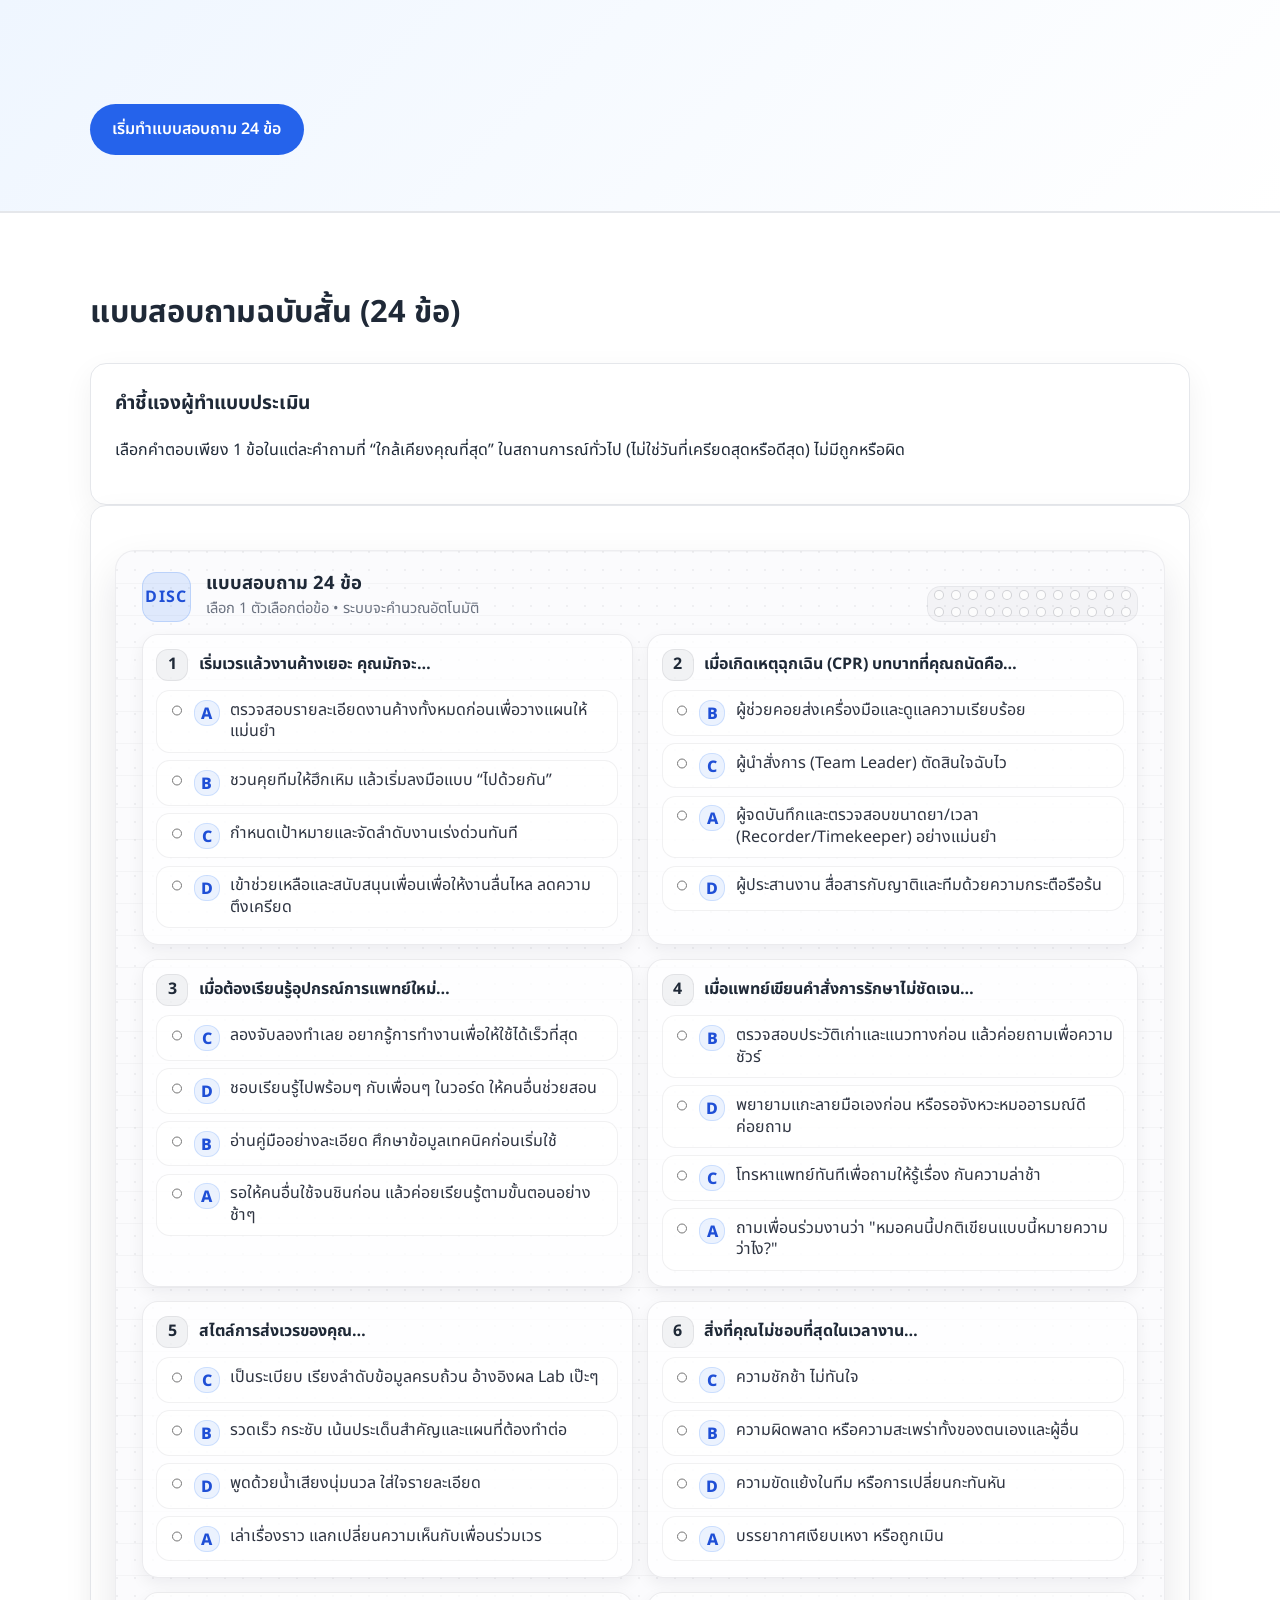
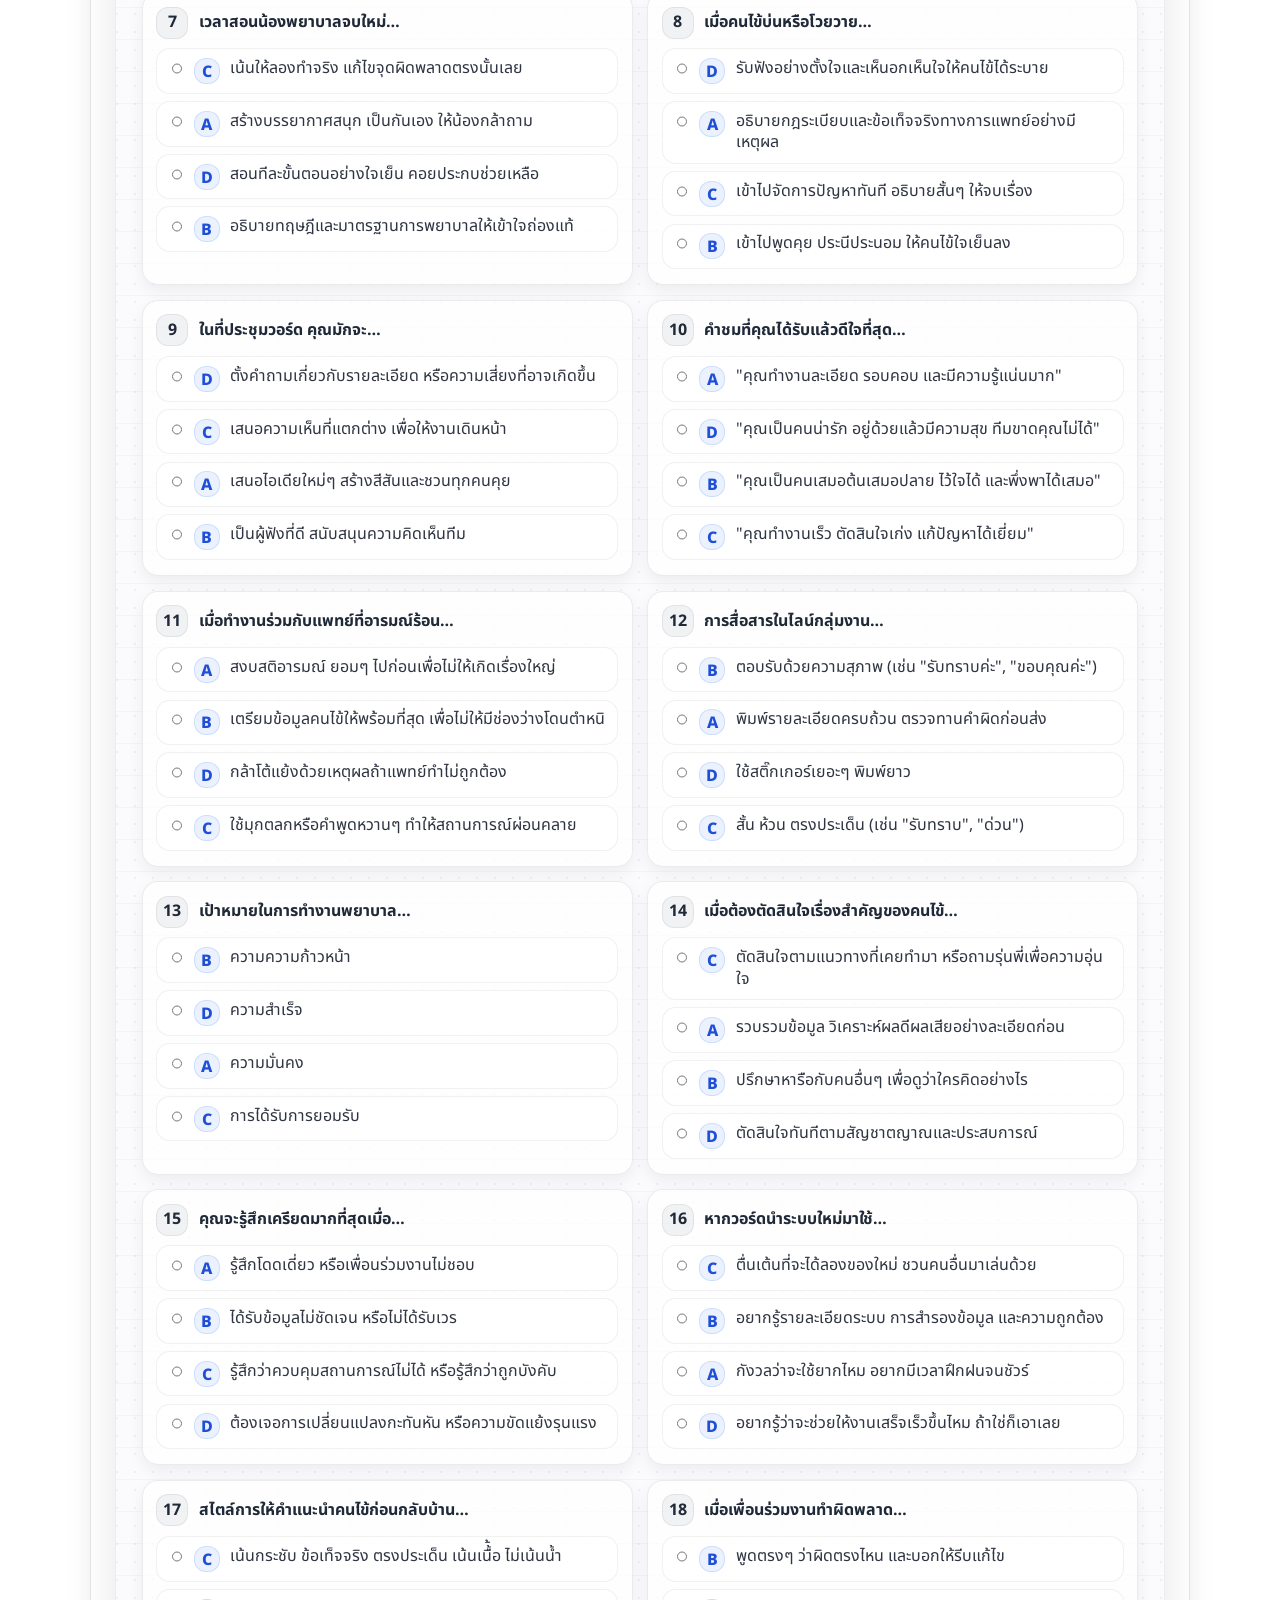
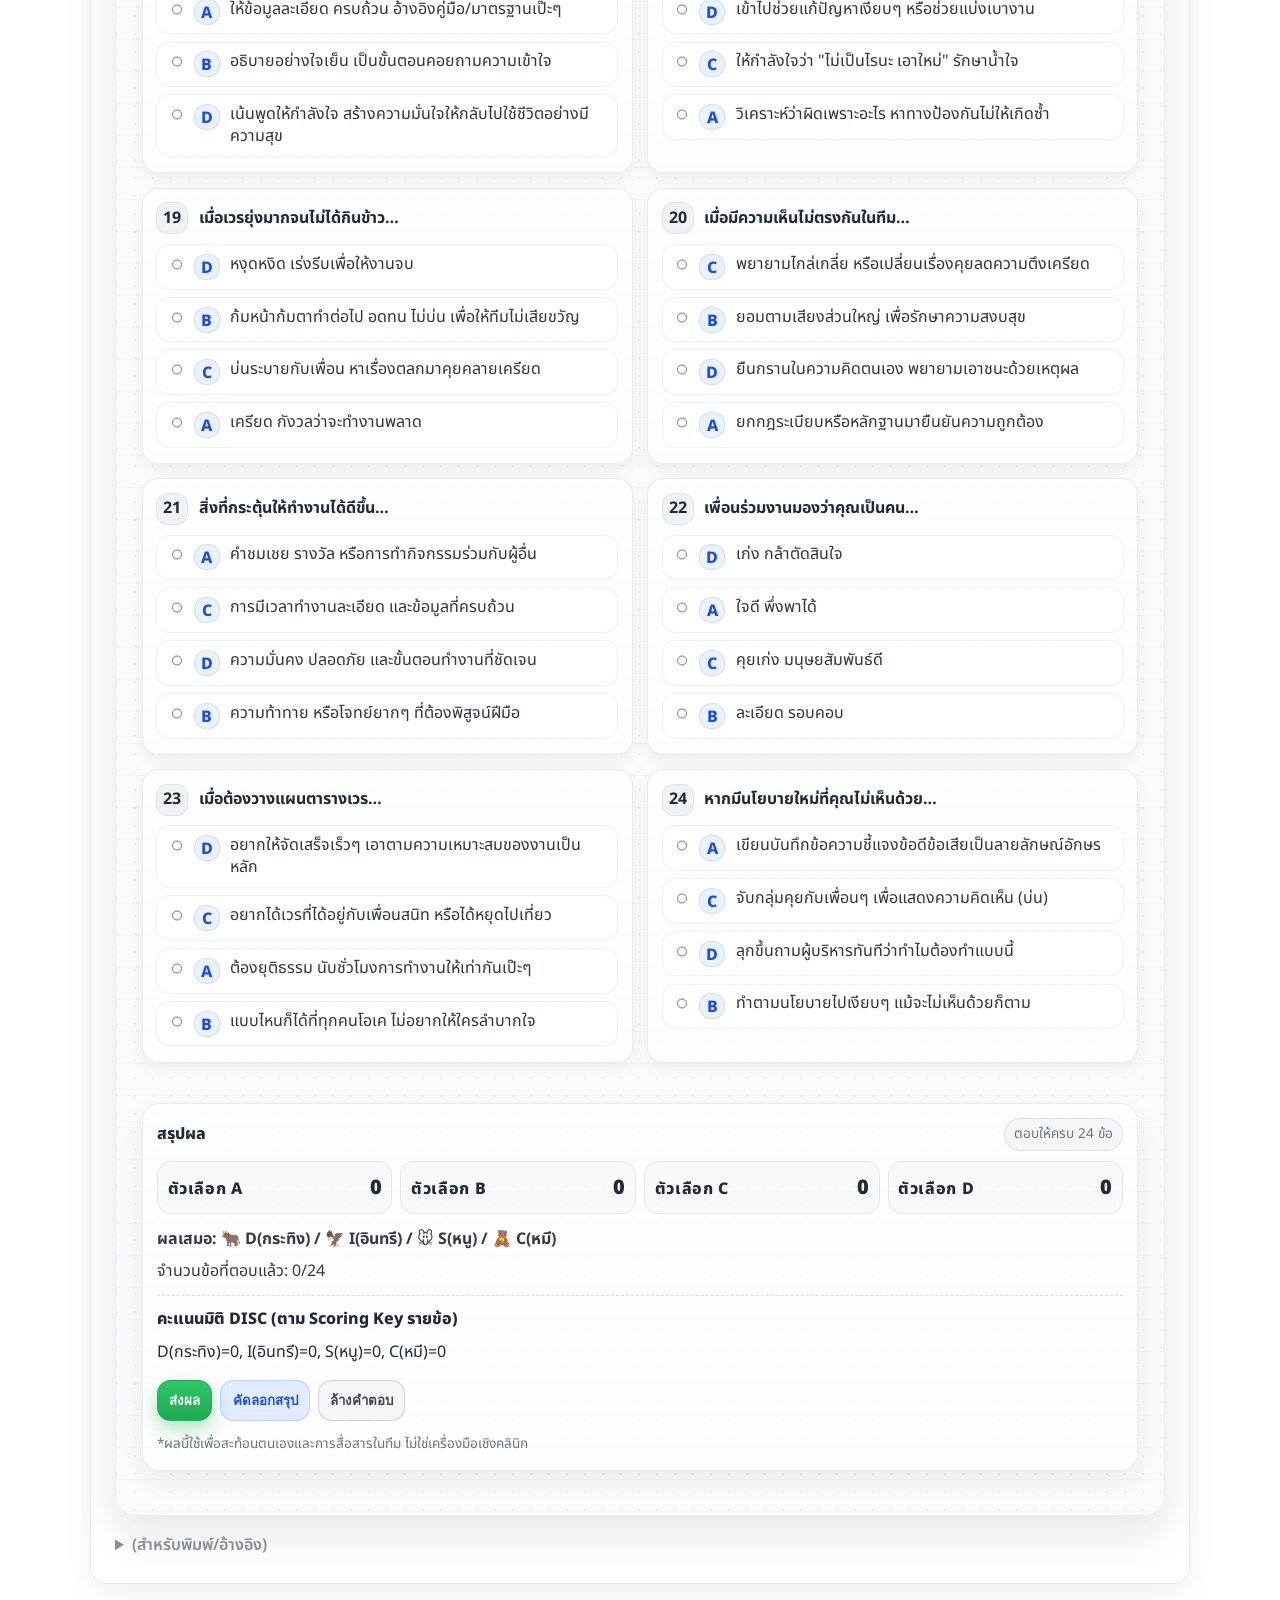
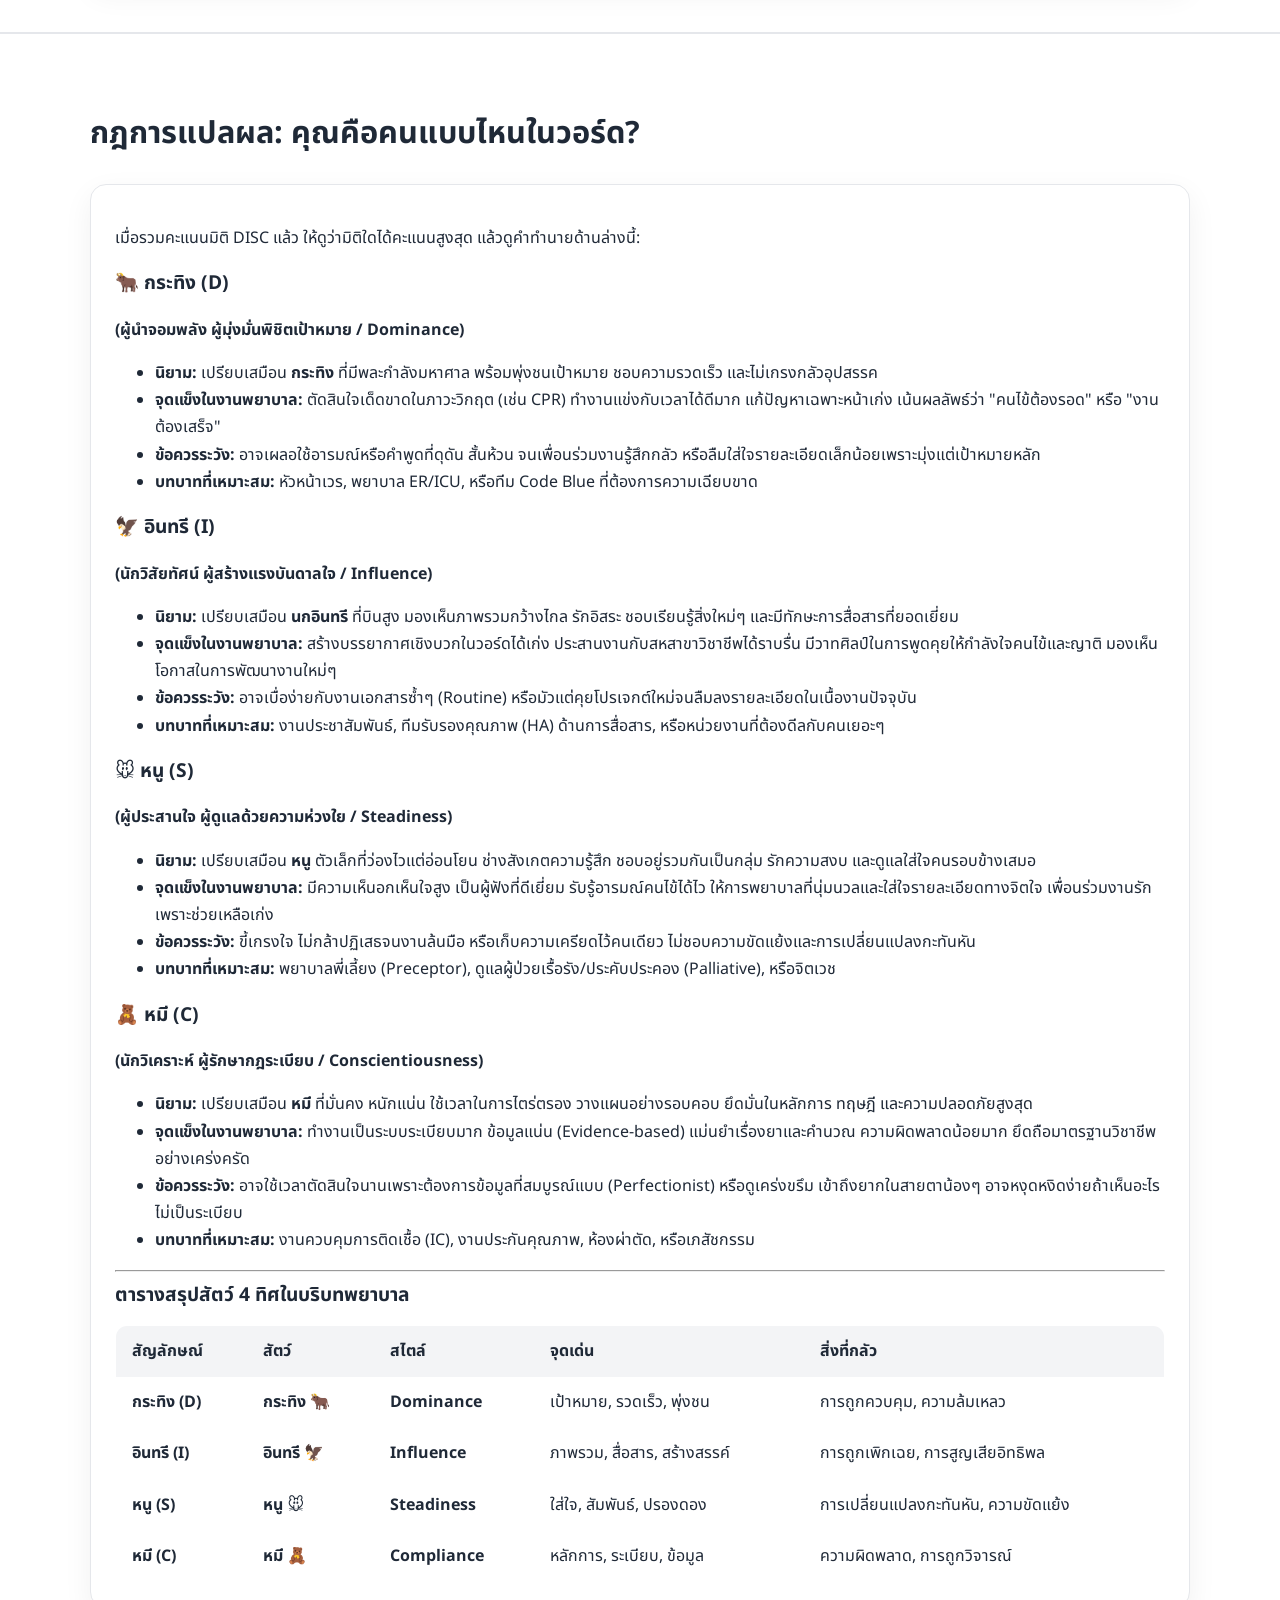
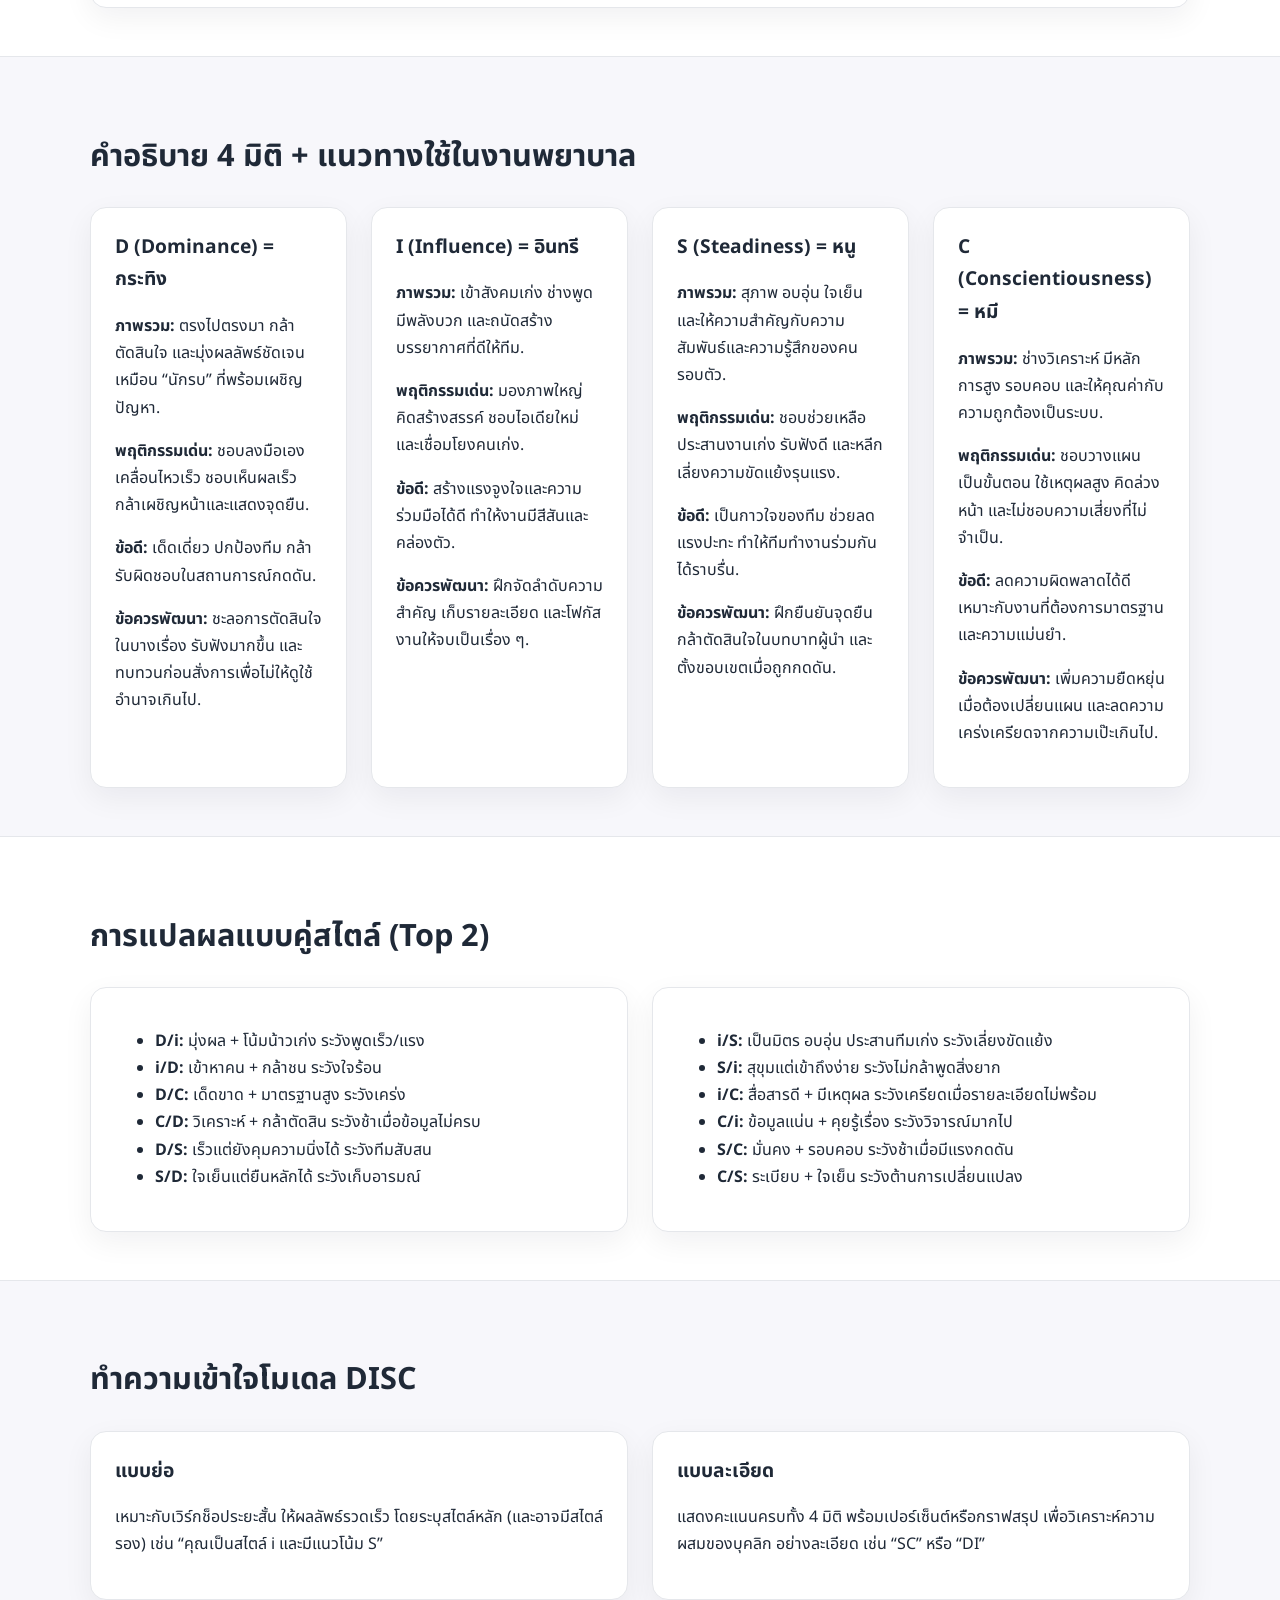
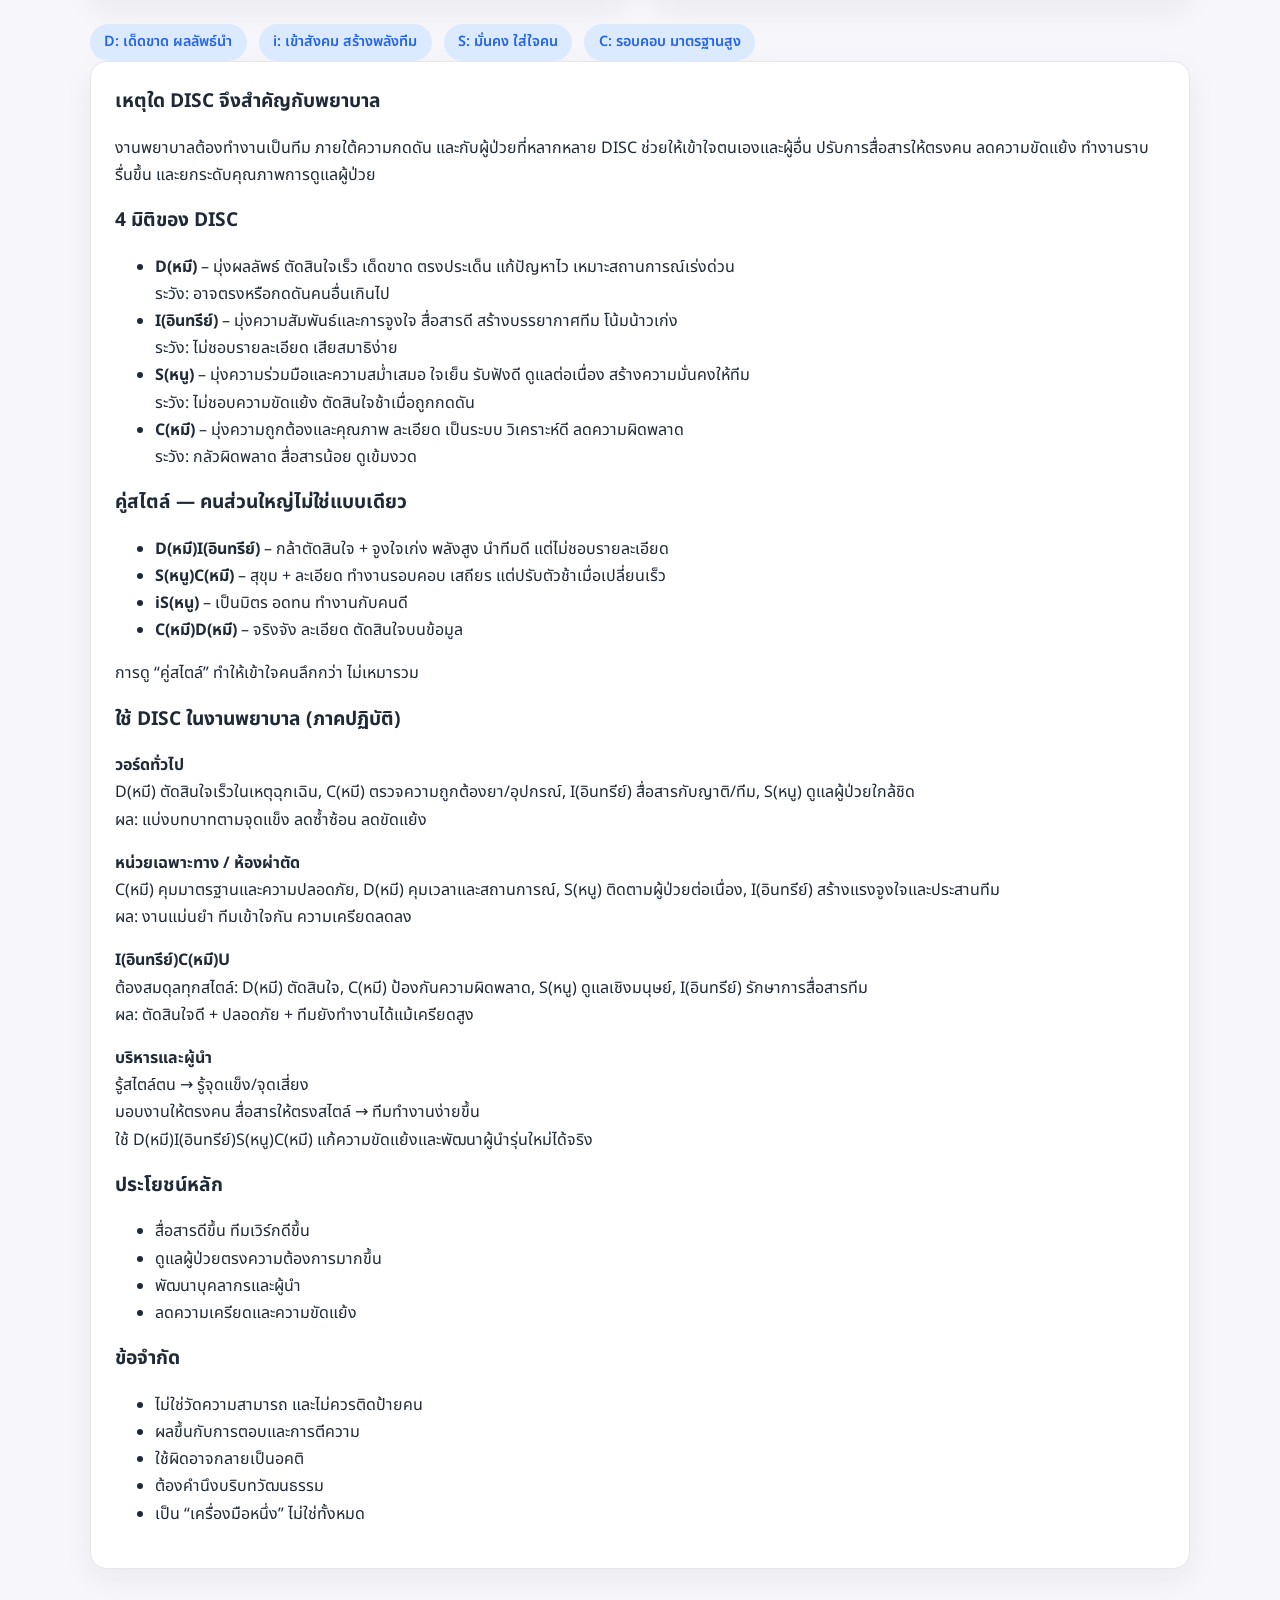
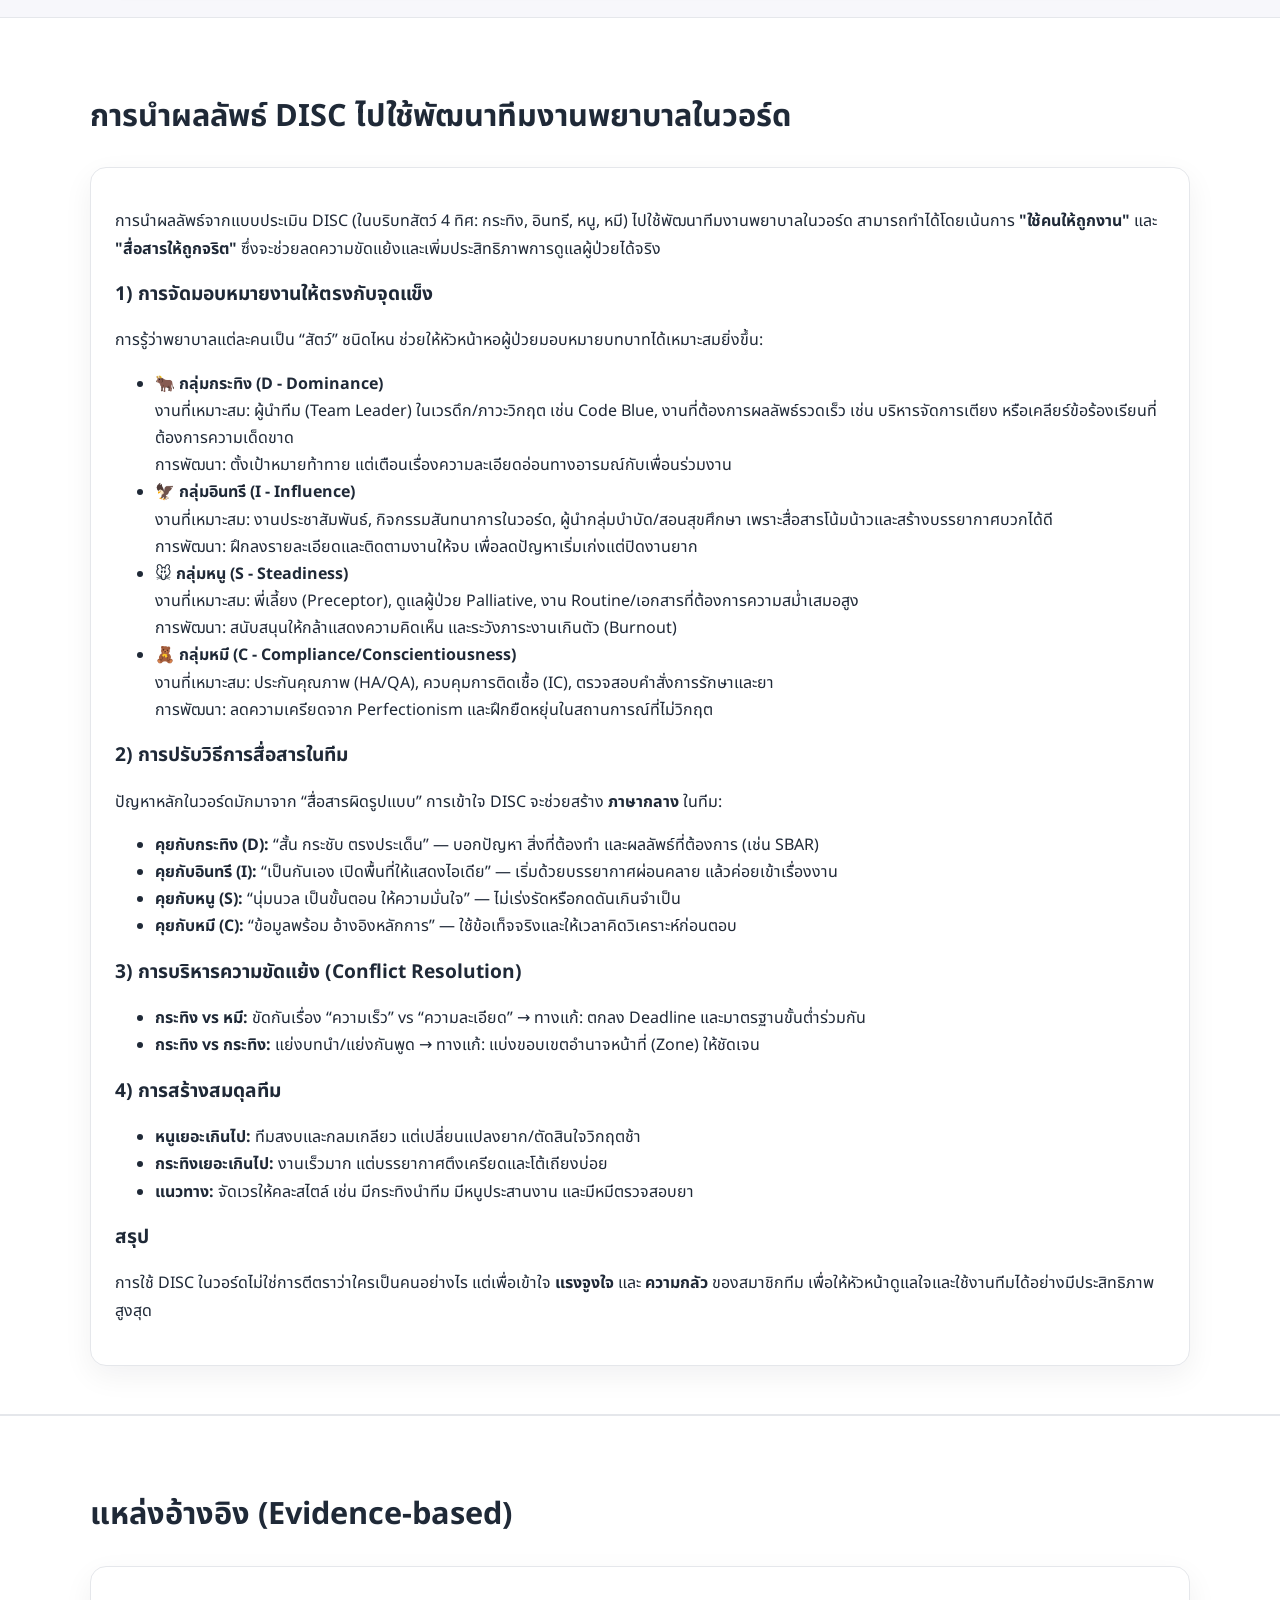
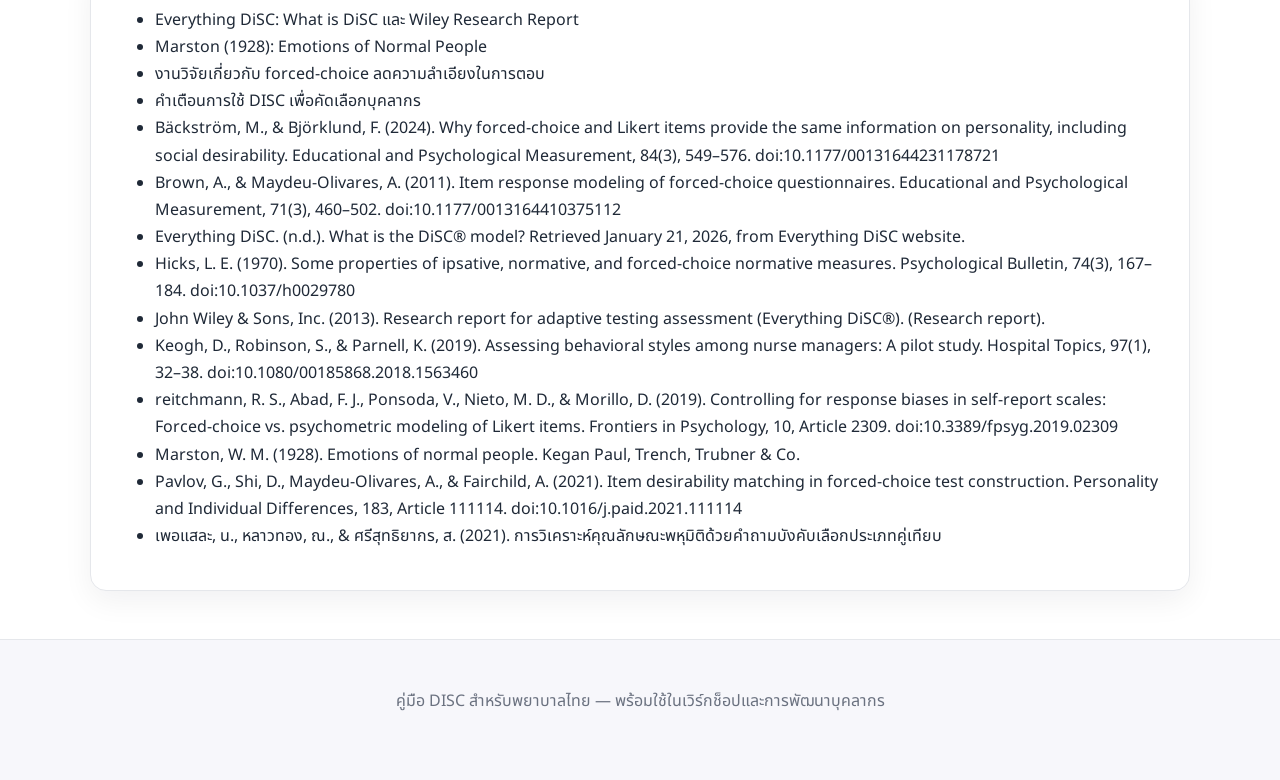
==== index.html @ ac911f00 "wip" ====
<!doctype html>
<html lang="th">
  <head>
    <meta charset="utf-8" />
    <meta name="viewport" content="width=device-width, initial-scale=1" />
    <title>DISC สำหรับพยาบาล</title>
    <link rel="preconnect" href="https://fonts.googleapis.com" />
    <link rel="preconnect" href="https://fonts.gstatic.com" crossorigin />
    <link
      href="https://fonts.googleapis.com/css2?family=Google+Sans:wght@400;600;700&family=Noto+Sans+Thai:wght@400;600;700&display=swap"
      rel="stylesheet"
    />
    <link rel="stylesheet" href="assets/style.css" />
  </head>
  <body>
    <header class="hero">
      <div class="container">
        <p class="eyebrow"></p>
        <h1></h1>
        <p class="lead">
        </p>
        <div class="hero-actions">
          <a class="button" href="#survey">เริ่มทำแบบสอบถาม 24 ข้อ</a>
        </div>
      </div>
    </header>

    <main>
      <section class="section alt" id="survey">
        <div class="container">
          <h2>แบบสอบถามฉบับสั้น (24 ข้อ)</h2>
          <div class="card">
            <h3>คำชี้แจงผู้ทำแบบประเมิน</h3>
            <p>
              เลือกคำตอบเพียง 1 ข้อในแต่ละคำถามที่ “ใกล้เคียงคุณที่สุด” ในสถานการณ์ทั่วไป
              (ไม่ใช่วันที่เครียดสุดหรือดีสุด) ไม่มีถูกหรือผิด
            </p>
          </div>

          <div class="card">
                      <div id="disc-quiz" class="disc-quiz" aria-label="แบบสอบถาม DISC แบบโต้ตอบ"></div>

          <details class="quiz-fallback">
            <summary>(สำหรับพิมพ์/อ้างอิง)</summary>
            <ol class="questionnaire">
              <li>
                เริ่มเวรแล้วงานค้างเยอะ คุณมักจะ…
                <ul>
                  <li>A ตรวจสอบรายละเอียดงานค้างทั้งหมดก่อนเพื่อวางแผนให้แม่นยำ</li>
                  <li>B ชวนคุยทีมให้ฮึกเหิม แล้วเริ่มลงมือแบบ “ไปด้วยกัน”</li>
                  <li>C กำหนดเป้าหมายและจัดลำดับงานเร่งด่วนทันที</li>
                  <li>D เข้าช่วยเหลือและสนับสนุนเพื่อนเพื่อให้งานลื่นไหล ลดความตึงเครียด</li>
                </ul>
              </li>
              <li>
                เมื่อเกิดเหตุฉุกเฉิน (CPR) บทบาทที่คุณถนัดคือ…
                <ul>
                  <li>A ผู้จดบันทึกและตรวจสอบขนาดยา/เวลา (Recorder/Timekeeper) อย่างแม่นยำ</li>
                  <li>B ผู้ช่วยคอยส่งเครื่องมือและดูแลความเรียบร้อย</li>
                  <li>C ผู้นำสั่งการ (Team Leader) ตัดสินใจฉับไว</li>
                  <li>D ผู้ประสานงาน สื่อสารกับญาติและทีมด้วยความกระตือรือร้น</li>
                </ul>
              </li>
              <li>
                เมื่อต้องเรียนรู้อุปกรณ์การแพทย์ใหม่…
                <ul>
                  <li>A รอให้คนอื่นใช้จนชินก่อน แล้วค่อยเรียนรู้ตามขั้นตอนอย่างช้าๆ</li>
                  <li>B อ่านคู่มืออย่างละเอียด ศึกษาข้อมูลเทคนิคก่อนเริ่มใช้</li>
                  <li>C ลองจับลองทำเลย อยากรู้การทำงานเพื่อให้ใช้ได้เร็วที่สุด</li>
                  <li>D ชอบเรียนรู้ไปพร้อมๆ กับเพื่อนๆ ในวอร์ด ให้คนอื่นช่วยสอน</li>
                </ul>
              </li>
              <li>
                เมื่อแพทย์เขียนคำสั่งการรักษาไม่ชัดเจน…
                <ul>
                  <li>A ถามเพื่อนร่วมงานว่า "หมอคนนี้ปกติเขียนแบบนี้หมายความว่าไง?"</li>
                  <li>B ตรวจสอบประวัติเก่าและแนวทางก่อน แล้วค่อยถามเพื่อความชัวร์</li>
                  <li>C โทรหาแพทย์ทันทีเพื่อถามให้รู้เรื่อง กันความล่าช้า</li>
                  <li>D พยายามแกะลายมือเองก่อน หรือรอจังหวะหมออารมณ์ดีค่อยถาม</li>
                </ul>
              </li>
              <li>
                สไตล์การส่งเวรของคุณ…
                <ul>
                  <li>A เล่าเรื่องราว แลกเปลี่ยนความเห็นกับเพื่อนร่วมเวร</li>
                  <li>B รวดเร็ว กระชับ เน้นประเด็นสำคัญและแผนที่ต้องทำต่อ</li>
                  <li>C เป็นระเบียบ เรียงลำดับข้อมูลครบถ้วน อ้างอิงผล Lab เป๊ะๆ</li>
                  <li>D พูดด้วยน้ำเสียงนุ่มนวล ใส่ใจรายละเอียด</li>
                </ul>
              </li>
              <li>
                สิ่งที่คุณไม่ชอบที่สุดในเวลางาน…
                <ul>
                  <li>A บรรยากาศเงียบเหงา หรือถูกเมิน</li>
                  <li>B ความผิดพลาด หรือความสะเพร่าทั้งของตนเองและผู้อื่น</li>
                  <li>C ความชักช้า ไม่ทันใจ </li>
                  <li>D ความขัดแย้งในทีม หรือการเปลี่ยนกะทันหัน</li>
                </ul>
              </li>
              <li>
                เวลาสอนน้องพยาบาลจบใหม่…
                <ul>
                  <li>A สร้างบรรยากาศสนุก เป็นกันเอง ให้น้องกล้าถาม</li>
                  <li>B อธิบายทฤษฎีและมาตรฐานการพยาบาลให้เข้าใจถ่องแท้</li>
                  <li>C เน้นให้ลองทำจริง แก้ไขจุดผิดพลาดตรงนั้นเลย</li>
                  <li>D สอนทีละขั้นตอนอย่างใจเย็น คอยประกบช่วยเหลือ</li>
                </ul>
              </li>
              <li>
                เมื่อคนไข้บ่นหรือโวยวาย…
                <ul>
                  <li>A อธิบายกฎระเบียบและข้อเท็จจริงทางการแพทย์อย่างมีเหตุผล</li>
                  <li>B เข้าไปพูดคุย ประนีประนอม ให้คนไข้ใจเย็นลง</li>
                  <li>C เข้าไปจัดการปัญหาทันที อธิบายสั้นๆ ให้จบเรื่อง</li>
                  <li>D รับฟังอย่างตั้งใจและเห็นอกเห็นใจให้คนไข้ได้ระบาย</li>
                </ul>
              </li>
              <li>
                ในที่ประชุมวอร์ด คุณมักจะ…
                <ul>
                  <li>A เสนอไอเดียใหม่ๆ สร้างสีสันและชวนทุกคนคุย</li>
                  <li>B เป็นผู้ฟังที่ดี สนับสนุนความคิดเห็นทีม</li>
                  <li>C เสนอความเห็นที่แตกต่าง เพื่อให้งานเดินหน้า</li>
                  <li>D ตั้งคำถามเกี่ยวกับรายละเอียด หรือความเสี่ยงที่อาจเกิดขึ้น</li>
                </ul>
              </li>
              <li>
                คำชมที่คุณได้รับแล้วดีใจที่สุด…
                <ul>
                  <li>A "คุณทำงานละเอียด รอบคอบ และมีความรู้แน่นมาก"</li>
                  <li>B "คุณเป็นคนเสมอต้นเสมอปลาย ไว้ใจได้ และพึ่งพาได้เสมอ"</li>
                  <li>C "คุณทำงานเร็ว ตัดสินใจเก่ง แก้ปัญหาได้เยี่ยม"</li>
                  <li>D "คุณเป็นคนน่ารัก อยู่ด้วยแล้วมีความสุข ทีมขาดคุณไม่ได้"</li>
                </ul>
              </li>
              <li>
                เมื่อทำงานร่วมกับแพทย์ที่อารมณ์ร้อน…
                <ul>
                  <li>A สงบสติอารมณ์ ยอมๆ ไปก่อนเพื่อไม่ให้เกิดเรื่องใหญ่</li>
                  <li>B เตรียมข้อมูลคนไข้ให้พร้อมที่สุด เพื่อไม่ให้มีช่องว่างโดนตำหนิ</li>
                  <li>C ใช้มุกตลกหรือคำพูดหวานๆ ทำให้สถานการณ์ผ่อนคลาย</li>
                  <li>D กล้าโต้แย้งด้วยเหตุผลถ้าแพทย์ทำไม่ถูกต้อง</li>
                </ul>
              </li>
              <li>
                การสื่อสารในไลน์กลุ่มงาน…
                <ul>
                  <li>A พิมพ์รายละเอียดครบถ้วน ตรวจทานคำผิดก่อนส่ง</li>
                  <li>B ตอบรับด้วยความสุภาพ (เช่น "รับทราบค่ะ", "ขอบคุณค่ะ")</li>
                  <li>C สั้น ห้วน ตรงประเด็น (เช่น "รับทราบ", "ด่วน")</li>
                  <li>D ใช้สติ๊กเกอร์เยอะๆ พิมพ์ยาว</li>
                </ul>
              </li>
              <li>
                เป้าหมายในการทำงานพยาบาล…
                <ul>
                  <li>A ความมั่นคง</li>
                  <li>B ความความก้าวหน้า</li>
                  <li>C การได้รับการยอมรับ</li>
                  <li>D ความสำเร็จ</li>
                </ul>
              </li>
              <li>
                เมื่อต้องตัดสินใจเรื่องสำคัญของคนไข้…
                <ul>
                  <li>A รวบรวมข้อมูล วิเคราะห์ผลดีผลเสียอย่างละเอียดก่อน</li>
                  <li>B ปรึกษาหารือกับคนอื่นๆ เพื่อดูว่าใครคิดอย่างไร</li>
                  <li>C ตัดสินใจตามแนวทางที่เคยทำมา หรือถามรุ่นพี่เพื่อความอุ่นใจ</li>
                  <li>D ตัดสินใจทันทีตามสัญชาตญาณและประสบการณ์</li>
                </ul>
              </li>
              <li>
                คุณจะรู้สึกเครียดมากที่สุดเมื่อ…
                <ul>
                  <li>A รู้สึกโดดเดี่ยว หรือเพื่อนร่วมงานไม่ชอบ</li>
                  <li>B ได้รับข้อมูลไม่ชัดเจน หรือไม่ได้รับเวร</li>
                  <li>C รู้สึกว่าควบคุมสถานการณ์ไม่ได้ หรือรู้สึกว่าถูกบังคับ</li>
                  <li>D ต้องเจอการเปลี่ยนแปลงกะทันหัน หรือความขัดแย้งรุนแรง</li>
                </ul>
              </li>
              <li>
                หากวอร์ดนำระบบใหม่มาใช้…
                <ul>
                  <li>A กังวลว่าจะใช้ยากไหม อยากมีเวลาฝึกฝนจนชัวร์</li>
                  <li>B อยากรู้รายละเอียดระบบ การสำรองข้อมูล และความถูกต้อง</li>
                  <li>C ตื่นเต้นที่จะได้ลองของใหม่ ชวนคนอื่นมาเล่นด้วย</li>
                  <li>D อยากรู้ว่าจะช่วยให้งานเสร็จเร็วขึ้นไหม ถ้าใช่ก็เอาเลย</li>
                </ul>
              </li>
              <li>
                สไตล์การให้คำแนะนำคนไข้ก่อนกลับบ้าน…
                <ul>
                  <li>A ให้ข้อมูลละเอียด ครบถ้วน อ้างอิงคู่มือ/มาตรฐานเป๊ะๆ</li>
                  <li>B อธิบายอย่างใจเย็น เป็นขั้นตอนคอยถามความเข้าใจ</li>
                  <li>C เน้นกระชับ ข้อเท็จจริง ตรงประเด็น เน้นเนื้้อ ไม่เน้นน้ำ</li>
                  <li>D เน้นพูดให้กำลังใจ สร้างความมั่นใจให้กลับไปใช้ชีวิตอย่างมีความสุข</li>
                </ul>
              </li>
              <li>
                เมื่อเพื่อนร่วมงานทำผิดพลาด…
                <ul>
                  <li>A วิเคราะห์ว่าผิดเพราะอะไร หาทางป้องกันไม่ให้เกิดซ้ำ</li>
                  <li>B พูดตรงๆ ว่าผิดตรงไหน และบอกให้รีบแก้ไข</li>
                  <li>C ให้กำลังใจว่า "ไม่เป็นไรนะ เอาใหม่" รักษาน้ำใจ</li>
                  <li>D เข้าไปช่วยแก้ปัญหาเงียบๆ หรือช่วยแบ่งเบางาน</li>
                </ul>
              </li>
              <li>
                เมื่อเวรยุ่งมากจนไม่ได้กินข้าว…
                <ul>
                  <li>A เครียด กังวลว่าจะทำงานพลาด</li>
                  <li>B ก้มหน้าก้มตาทำต่อไป อดทน ไม่บ่น เพื่อให้ทีมไม่เสียขวัญ</li>
                  <li>C บ่นระบายกับเพื่อน หาเรื่องตลกมาคุยคลายเครียด</li>
                  <li>D หงุดหงิด เร่งรีบเพื่อให้งานจบ</li>
                </ul>
              </li>
              <li>
                เมื่อมีความเห็นไม่ตรงกันในทีม…
                <ul>
                  <li>A ยกกฎระเบียบหรือหลักฐานมายืนยันความถูกต้อง</li>
                  <li>B ยอมตามเสียงส่วนใหญ่ เพื่อรักษาความสงบสุข</li>
                  <li>C พยายามไกล่เกลี่ย หรือเปลี่ยนเรื่องคุยลดความตึงเครียด</li>
                  <li>D ยืนกรานในความคิดตนเอง พยายามเอาชนะด้วยเหตุผล</li>
                </ul>
              </li>
              <li>
                สิ่งที่กระตุ้นให้ทำงานได้ดีขึ้น…
                <ul>
                  <li>A คำชมเชย รางวัล หรือการทำกิจกรรมร่วมกับผู้อื่น</li>
                  <li>B ความท้าทาย หรือโจทย์ยากๆ ที่ต้องพิสูจน์ฝีมือ</li>
                  <li>C การมีเวลาทำงานละเอียด และข้อมูลที่ครบถ้วน</li>
                  <li>D ความมั่นคง ปลอดภัย และขั้นตอนทำงานที่ชัดเจน</li>
                </ul>
              </li>
              <li>
                เพื่อนร่วมงานมองว่าคุณเป็นคน…
                <ul>
                  <li>A ใจดี พึ่งพาได้</li>
                  <li>B ละเอียด รอบคอบ</li>
                  <li>C คุยเก่ง มนุษยสัมพันธ์ดี</li>
                  <li>D เก่ง กล้าตัดสินใจ</li>
                </ul>
              </li>
              <li>
                เมื่อต้องวางแผนตารางเวร…
                <ul>
                  <li>A ต้องยุติธรรม นับชั่วโมงการทำงานให้เท่ากันเป๊ะๆ</li>
                  <li>B แบบไหนก็ได้ที่ทุกคนโอเค ไม่อยากให้ใครลำบากใจ</li>
                  <li>C อยากได้เวรที่ได้อยู่กับเพื่อนสนิท หรือได้หยุดไปเที่ยว</li>
                  <li>D อยากให้จัดเสร็จเร็วๆ เอาตามความเหมาะสมของงานเป็นหลัก</li>
                </ul>
              </li>
              <li>
                หากมีนโยบายใหม่ที่คุณไม่เห็นด้วย…
                <ul>
                  <li>A เขียนบันทึกข้อความชี้แจงข้อดีข้อเสียเป็นลายลักษณ์อักษร</li>
                  <li>B ทำตามนโยบายไปเงียบๆ แม้จะไม่เห็นด้วยก็ตาม</li>
                  <li>C จับกลุ่มคุยกับเพื่อนๆ เพื่อแสดงความคิดเห็น (บ่น)</li>
                  <li>D ลุกขึ้นถามผู้บริหารทันทีว่าทำไมต้องทำแบบนี้</li>
                </ul>
              </li>
            </ol>
            <h4>Scoring Key</h4>
            <table>
              <thead>
                <tr><th>ข้อ</th><th>ตอบ A</th><th>ตอบ B</th><th>ตอบ C</th><th>ตอบ D</th></tr>
              </thead>
              <tbody>
                <tr><td><strong>1</strong></td><td>C</td><td>I</td><td>D</td><td>S</td></tr>
                <tr><td><strong>2</strong></td><td>C</td><td>S</td><td>D</td><td>I</td></tr>
                <tr><td><strong>3</strong></td><td>S</td><td>C</td><td>D</td><td>I</td></tr>
                <tr><td><strong>4</strong></td><td>I</td><td>C</td><td>D</td><td>S</td></tr>
                <tr><td><strong>5</strong></td><td>I</td><td>D</td><td>C</td><td>S</td></tr>
                <tr><td><strong>6</strong></td><td>S</td><td>C</td><td>D</td><td>I</td></tr>
                <tr><td><strong>7</strong></td><td>I</td><td>C</td><td>D</td><td>S</td></tr>
                <tr><td><strong>8</strong></td><td>C</td><td>I</td><td>D</td><td>S</td></tr>
                <tr><td><strong>9</strong></td><td>I</td><td>S</td><td>D</td><td>C</td></tr>
                <tr><td><strong>10</strong></td><td>C</td><td>S</td><td>D</td><td>I</td></tr>
                <tr><td><strong>11</strong></td><td>S</td><td>C</td><td>I</td><td>D</td></tr>
                <tr><td><strong>12</strong></td><td>C</td><td>S</td><td>D</td><td>I</td></tr>
                <tr><td><strong>13</strong></td><td>S</td><td>C</td><td>I</td><td>D</td></tr>
                <tr><td><strong>14</strong></td><td>C</td><td>I</td><td>S</td><td>D</td></tr>
                <tr><td><strong>15</strong></td><td>S</td><td>C</td><td>D</td><td>I</td></tr>
                <tr><td><strong>16</strong></td><td>S</td><td>C</td><td>I</td><td>D</td></tr>
                <tr><td><strong>17</strong></td><td>C</td><td>S</td><td>D</td><td>I</td></tr>
                <tr><td><strong>18</strong></td><td>C</td><td>D</td><td>I</td><td>S</td></tr>
                <tr><td><strong>19</strong></td><td>C</td><td>S</td><td>I</td><td>D</td></tr>
                <tr><td><strong>20</strong></td><td>C</td><td>S</td><td>I</td><td>D</td></tr>
                <tr><td><strong>21</strong></td><td>I</td><td>D</td><td>C</td><td>S</td></tr>
                <tr><td><strong>22</strong></td><td>S</td><td>C</td><td>I</td><td>D</td></tr>
                <tr><td><strong>23</strong></td><td>C</td><td>S</td><td>I</td><td>D</td></tr>
                <tr><td><strong>24</strong></td><td>C</td><td>S</td><td>I</td><td>D</td></tr>
              </tbody>
            </table>
          </details>
          </div>
        </div>
      </section>

      <section class="section alt" id="interpretation">
        <div class="container">
          <h2>กฎการแปลผล: คุณคือคนแบบไหนในวอร์ด?</h2>
          <div class="card">
            <p>เมื่อรวมคะแนนมิติ DISC แล้ว ให้ดูว่ามิติใดได้คะแนนสูงสุด แล้วดูคำทำนายด้านล่างนี้:</p>

            <h3>🐂 กระทิง (D)</h3>
            <p><strong>(ผู้นำจอมพลัง ผู้มุ่งมั่นพิชิตเป้าหมาย / Dominance)</strong></p>
            <ul>
              <li><strong>นิยาม:</strong> เปรียบเสมือน <strong>กระทิง</strong> ที่มีพละกำลังมหาศาล พร้อมพุ่งชนเป้าหมาย ชอบความรวดเร็ว และไม่เกรงกลัวอุปสรรค</li>
              <li><strong>จุดแข็งในงานพยาบาล:</strong> ตัดสินใจเด็ดขาดในภาวะวิกฤต (เช่น CPR) ทำงานแข่งกับเวลาได้ดีมาก แก้ปัญหาเฉพาะหน้าเก่ง เน้นผลลัพธ์ว่า "คนไข้ต้องรอด" หรือ "งานต้องเสร็จ"</li>
              <li><strong>ข้อควรระวัง:</strong> อาจเผลอใช้อารมณ์หรือคำพูดที่ดุดัน สั้นห้วน จนเพื่อนร่วมงานรู้สึกกลัว หรือลืมใส่ใจรายละเอียดเล็กน้อยเพราะมุ่งแต่เป้าหมายหลัก</li>
              <li><strong>บทบาทที่เหมาะสม:</strong> หัวหน้าเวร, พยาบาล ER/ICU, หรือทีม Code Blue ที่ต้องการความเฉียบขาด</li>
            </ul>

            <h3>🦅 อินทรี (I)</h3>
            <p><strong>(นักวิสัยทัศน์ ผู้สร้างแรงบันดาลใจ / Influence)</strong></p>
            <ul>
              <li><strong>นิยาม:</strong> เปรียบเสมือน <strong>นกอินทรี</strong> ที่บินสูง มองเห็นภาพรวมกว้างไกล รักอิสระ ชอบเรียนรู้สิ่งใหม่ๆ และมีทักษะการสื่อสารที่ยอดเยี่ยม</li>
              <li><strong>จุดแข็งในงานพยาบาล:</strong> สร้างบรรยากาศเชิงบวกในวอร์ดได้เก่ง ประสานงานกับสหสาขาวิชาชีพได้ราบรื่น มีวาทศิลป์ในการพูดคุยให้กำลังใจคนไข้และญาติ มองเห็นโอกาสในการพัฒนางานใหม่ๆ</li>
              <li><strong>ข้อควรระวัง:</strong> อาจเบื่อง่ายกับงานเอกสารซ้ำๆ (Routine) หรือมัวแต่คุยโปรเจกต์ใหม่จนลืมลงรายละเอียดในเนื้องานปัจจุบัน</li>
              <li><strong>บทบาทที่เหมาะสม:</strong> งานประชาสัมพันธ์, ทีมรับรองคุณภาพ (HA) ด้านการสื่อสาร, หรือหน่วยงานที่ต้องดีลกับคนเยอะๆ</li>
            </ul>

            <h3>🐭 หนู (S)</h3>
            <p><strong>(ผู้ประสานใจ ผู้ดูแลด้วยความห่วงใย / Steadiness)</strong></p>
            <ul>
              <li><strong>นิยาม:</strong> เปรียบเสมือน <strong>หนู</strong> ตัวเล็กที่ว่องไวแต่อ่อนโยน ช่างสังเกตความรู้สึก ชอบอยู่รวมกันเป็นกลุ่ม รักความสงบ และดูแลใส่ใจคนรอบข้างเสมอ</li>
              <li><strong>จุดแข็งในงานพยาบาล:</strong> มีความเห็นอกเห็นใจสูง เป็นผู้ฟังที่ดีเยี่ยม รับรู้อารมณ์คนไข้ได้ไว ให้การพยาบาลที่นุ่มนวลและใส่ใจรายละเอียดทางจิตใจ เพื่อนร่วมงานรักเพราะช่วยเหลือเก่ง</li>
              <li><strong>ข้อควรระวัง:</strong> ขี้เกรงใจ ไม่กล้าปฏิเสธจนงานล้นมือ หรือเก็บความเครียดไว้คนเดียว ไม่ชอบความขัดแย้งและการเปลี่ยนแปลงกะทันหัน</li>
              <li><strong>บทบาทที่เหมาะสม:</strong> พยาบาลพี่เลี้ยง (Preceptor), ดูแลผู้ป่วยเรื้อรัง/ประคับประคอง (Palliative), หรือจิตเวช</li>
            </ul>

            <h3>🧸 หมี (C)</h3>
            <p><strong>(นักวิเคราะห์ ผู้รักษากฎระเบียบ / Conscientiousness)</strong></p>
            <ul>
              <li><strong>นิยาม:</strong> เปรียบเสมือน <strong>หมี</strong> ที่มั่นคง หนักแน่น ใช้เวลาในการไตร่ตรอง วางแผนอย่างรอบคอบ ยึดมั่นในหลักการ ทฤษฎี และความปลอดภัยสูงสุด</li>
              <li><strong>จุดแข็งในงานพยาบาล:</strong> ทำงานเป็นระบบระเบียบมาก ข้อมูลแน่น (Evidence-based) แม่นยำเรื่องยาและคำนวณ ความผิดพลาดน้อยมาก ยึดถือมาตรฐานวิชาชีพอย่างเคร่งครัด</li>
              <li><strong>ข้อควรระวัง:</strong> อาจใช้เวลาตัดสินใจนานเพราะต้องการข้อมูลที่สมบูรณ์แบบ (Perfectionist) หรือดูเคร่งขรึม เข้าถึงยากในสายตาน้องๆ อาจหงุดหงิดง่ายถ้าเห็นอะไรไม่เป็นระเบียบ</li>
              <li><strong>บทบาทที่เหมาะสม:</strong> งานควบคุมการติดเชื้อ (IC), งานประกันคุณภาพ, ห้องผ่าตัด, หรือเภสัชกรรม</li>
            </ul>

            <hr>
            <h3>ตารางสรุปสัตว์ 4 ทิศในบริบทพยาบาล</h3>
            <table>
              <thead>
                <tr>
                  <th>สัญลักษณ์</th>
                  <th>สัตว์</th>
                  <th>สไตล์</th>
                  <th>จุดเด่น</th>
                  <th>สิ่งที่กลัว</th>
                </tr>
              </thead>
              <tbody>
                <tr><td><strong>กระทิง (D)</strong></td><td><strong>กระทิง 🐂</strong></td><td><strong>Dominance</strong></td><td>เป้าหมาย, รวดเร็ว, พุ่งชน</td><td>การถูกควบคุม, ความล้มเหลว</td></tr>
                <tr><td><strong>อินทรี (I)</strong></td><td><strong>อินทรี 🦅</strong></td><td><strong>Influence</strong></td><td>ภาพรวม, สื่อสาร, สร้างสรรค์</td><td>การถูกเพิกเฉย, การสูญเสียอิทธิพล</td></tr>
                <tr><td><strong>หนู (S)</strong></td><td><strong>หนู 🐭</strong></td><td><strong>Steadiness</strong></td><td>ใส่ใจ, สัมพันธ์, ปรองดอง</td><td>การเปลี่ยนแปลงกะทันหัน, ความขัดแย้ง</td></tr>
                <tr><td><strong>หมี (C)</strong></td><td><strong>หมี 🧸</strong></td><td><strong>Compliance</strong></td><td>หลักการ, ระเบียบ, ข้อมูล</td><td>ความผิดพลาด, การถูกวิจารณ์</td></tr>
              </tbody>
            </table>
          </div>
        </div>
      </section>

      <section class="section" id="styles">
        <div class="container">
          <h2>คำอธิบาย 4 มิติ + แนวทางใช้ในงานพยาบาล</h2>
          <div class="grid two">
            <div class="card">
              <h3>D (Dominance) = กระทิง</h3>
              <p><strong>ภาพรวม:</strong> ตรงไปตรงมา กล้าตัดสินใจ และมุ่งผลลัพธ์ชัดเจน เหมือน “นักรบ” ที่พร้อมเผชิญปัญหา.</p>
              <p><strong>พฤติกรรมเด่น:</strong> ชอบลงมือเอง เคลื่อนไหวเร็ว ชอบเห็นผลเร็ว กล้าเผชิญหน้าและแสดงจุดยืน.</p>
              <p><strong>ข้อดี:</strong> เด็ดเดี่ยว ปกป้องทีม กล้ารับผิดชอบในสถานการณ์กดดัน.</p>
              <p><strong>ข้อควรพัฒนา:</strong> ชะลอการตัดสินใจในบางเรื่อง รับฟังมากขึ้น และทบทวนก่อนสั่งการเพื่อไม่ให้ดูใช้อำนาจเกินไป.</p>
            </div>
            <div class="card">
              <h3>I (Influence) = อินทรี</h3>
              <p><strong>ภาพรวม:</strong> เข้าสังคมเก่ง ช่างพูด มีพลังบวก และถนัดสร้างบรรยากาศที่ดีให้ทีม.</p>
              <p><strong>พฤติกรรมเด่น:</strong> มองภาพใหญ่ คิดสร้างสรรค์ ชอบไอเดียใหม่ และเชื่อมโยงคนเก่ง.</p>
              <p><strong>ข้อดี:</strong> สร้างแรงจูงใจและความร่วมมือได้ดี ทำให้งานมีสีสันและคล่องตัว.</p>
              <p><strong>ข้อควรพัฒนา:</strong> ฝึกจัดลำดับความสำคัญ เก็บรายละเอียด และโฟกัสงานให้จบเป็นเรื่อง ๆ.</p>
            </div>
            <div class="card">
              <h3>S (Steadiness) = หนู</h3>
              <p><strong>ภาพรวม:</strong> สุภาพ อบอุ่น ใจเย็น และให้ความสำคัญกับความสัมพันธ์และความรู้สึกของคนรอบตัว.</p>
              <p><strong>พฤติกรรมเด่น:</strong> ชอบช่วยเหลือ ประสานงานเก่ง รับฟังดี และหลีกเลี่ยงความขัดแย้งรุนแรง.</p>
              <p><strong>ข้อดี:</strong> เป็นกาวใจของทีม ช่วยลดแรงปะทะ ทำให้ทีมทำงานร่วมกันได้ราบรื่น.</p>
              <p><strong>ข้อควรพัฒนา:</strong> ฝึกยืนยันจุดยืน กล้าตัดสินใจในบทบาทผู้นำ และตั้งขอบเขตเมื่อถูกกดดัน.</p>
            </div>
            <div class="card">
              <h3>C (Conscientiousness) = หมี</h3>
              <p><strong>ภาพรวม:</strong> ช่างวิเคราะห์ มีหลักการสูง รอบคอบ และให้คุณค่ากับความถูกต้องเป็นระบบ.</p>
              <p><strong>พฤติกรรมเด่น:</strong> ชอบวางแผนเป็นขั้นตอน ใช้เหตุผลสูง คิดล่วงหน้า และไม่ชอบความเสี่ยงที่ไม่จำเป็น.</p>
              <p><strong>ข้อดี:</strong> ลดความผิดพลาดได้ดี เหมาะกับงานที่ต้องการมาตรฐานและความแม่นยำ.</p>
              <p><strong>ข้อควรพัฒนา:</strong> เพิ่มความยืดหยุ่นเมื่อต้องเปลี่ยนแผน และลดความเคร่งเครียดจากความเป๊ะเกินไป.</p>
            </div>
        </div>
      </section>

      <section class="section alt" id="pairs">
        <div class="container">
          <h2>การแปลผลแบบคู่สไตล์ (Top 2)</h2>
          <div class="grid two">
            <div class="card">
              <ul>
                <li><strong>D/i:</strong> มุ่งผล + โน้มน้าวเก่ง ระวังพูดเร็ว/แรง</li>
                <li><strong>i/D:</strong> เข้าหาคน + กล้าชน ระวังใจร้อน</li>
                <li><strong>D/C:</strong> เด็ดขาด + มาตรฐานสูง ระวังเคร่ง</li>
                <li><strong>C/D:</strong> วิเคราะห์ + กล้าตัดสิน ระวังช้าเมื่อข้อมูลไม่ครบ</li>
                <li><strong>D/S:</strong> เร็วแต่ยังคุมความนิ่งได้ ระวังทีมสับสน</li>
                <li><strong>S/D:</strong> ใจเย็นแต่ยืนหลักได้ ระวังเก็บอารมณ์</li>
              </ul>
            </div>
            <div class="card">
              <ul>
                <li><strong>i/S:</strong> เป็นมิตร อบอุ่น ประสานทีมเก่ง ระวังเลี่ยงขัดแย้ง</li>
                <li><strong>S/i:</strong> สุขุมแต่เข้าถึงง่าย ระวังไม่กล้าพูดสิ่งยาก</li>
                <li><strong>i/C:</strong> สื่อสารดี + มีเหตุผล ระวังเครียดเมื่อรายละเอียดไม่พร้อม</li>
                <li><strong>C/i:</strong> ข้อมูลแน่น + คุยรู้เรื่อง ระวังวิจารณ์มากไป</li>
                <li><strong>S/C:</strong> มั่นคง + รอบคอบ ระวังช้าเมื่อมีแรงกดดัน</li>
                <li><strong>C/S:</strong> ระเบียบ + ใจเย็น ระวังต้านการเปลี่ยนแปลง</li>
              </ul>
            </div>
          </div>
        </div>
      </section>

      <section class="section" id="models">
        <div class="container">
          <h2>ทำความเข้าใจโมเดล DISC</h2>
          <div class="grid two">
            <div class="card">
              <h3>แบบย่อ</h3>
              <p>
                เหมาะกับเวิร์กช็อประยะสั้น ให้ผลลัพธ์รวดเร็ว โดยระบุสไตล์หลัก (และอาจมีสไตล์รอง)
                เช่น “คุณเป็นสไตล์ i และมีแนวโน้ม S”
              </p>
            </div>
            <div class="card">
              <h3>แบบละเอียด</h3>
              <p>
                แสดงคะแนนครบทั้ง 4 มิติ พร้อมเปอร์เซ็นต์หรือกราฟสรุป เพื่อวิเคราะห์ความผสมของบุคลิก
                อย่างละเอียด เช่น “SC” หรือ “DI”
              </p>
            </div>
          </div>
          <div class="pill-grid">
            <span class="pill">D: เด็ดขาด ผลลัพธ์นำ</span>
            <span class="pill">i: เข้าสังคม สร้างพลังทีม</span>
            <span class="pill">S: มั่นคง ใส่ใจคน</span>
            <span class="pill">C: รอบคอบ มาตรฐานสูง</span>
          </div>
          <div class="card">
            <h3>เหตุใด DISC จึงสำคัญกับพยาบาล</h3>
            <p>
              งานพยาบาลต้องทำงานเป็นทีม ภายใต้ความกดดัน และกับผู้ป่วยที่หลากหลาย DISC
              ช่วยให้เข้าใจตนเองและผู้อื่น ปรับการสื่อสารให้ตรงคน ลดความขัดแย้ง ทำงานราบรื่นขึ้น
              และยกระดับคุณภาพการดูแลผู้ป่วย
            </p>
            <h3>4 มิติของ DISC</h3>
            <ul>
              <li><strong>D(หมี)</strong> – มุ่งผลลัพธ์ ตัดสินใจเร็ว เด็ดขาด ตรงประเด็น แก้ปัญหาไว เหมาะสถานการณ์เร่งด่วน<br>ระวัง: อาจตรงหรือกดดันคนอื่นเกินไป</li>
              <li><strong>I(อินทรีย์)</strong> – มุ่งความสัมพันธ์และการจูงใจ สื่อสารดี สร้างบรรยากาศทีม โน้มน้าวเก่ง<br>ระวัง: ไม่ชอบรายละเอียด เสียสมาธิง่าย</li>
              <li><strong>S(หนู)</strong> – มุ่งความร่วมมือและความสม่ำเสมอ ใจเย็น รับฟังดี ดูแลต่อเนื่อง สร้างความมั่นคงให้ทีม<br>ระวัง: ไม่ชอบความขัดแย้ง ตัดสินใจช้าเมื่อถูกกดดัน</li>
              <li><strong>C(หมี)</strong> – มุ่งความถูกต้องและคุณภาพ ละเอียด เป็นระบบ วิเคราะห์ดี ลดความผิดพลาด<br>ระวัง: กลัวผิดพลาด สื่อสารน้อย ดูเข้มงวด</li>
            </ul>
            <h3>คู่สไตล์ — คนส่วนใหญ่ไม่ใช่แบบเดียว</h3>
            <ul>
              <li><strong>D(หมี)I(อินทรีย์)</strong> – กล้าตัดสินใจ + จูงใจเก่ง พลังสูง นำทีมดี แต่ไม่ชอบรายละเอียด</li>
              <li><strong>S(หนู)C(หมี)</strong> – สุขุม + ละเอียด ทำงานรอบคอบ เสถียร แต่ปรับตัวช้าเมื่อเปลี่ยนเร็ว</li>
              <li><strong>iS(หนู)</strong> – เป็นมิตร อดทน ทำงานกับคนดี</li>
              <li><strong>C(หมี)D(หมี)</strong> – จริงจัง ละเอียด ตัดสินใจบนข้อมูล</li>
            </ul>
            <p>การดู “คู่สไตล์” ทำให้เข้าใจคนลึกกว่า ไม่เหมารวม</p>
            <h3>ใช้ DISC ในงานพยาบาล (ภาคปฏิบัติ)</h3>
            <p><strong>วอร์ดทั่วไป</strong><br>D(หมี) ตัดสินใจเร็วในเหตุฉุกเฉิน, C(หมี) ตรวจความถูกต้องยา/อุปกรณ์, I(อินทรีย์) สื่อสารกับญาติ/ทีม, S(หนู) ดูแลผู้ป่วยใกล้ชิด<br>ผล: แบ่งบทบาทตามจุดแข็ง ลดซ้ำซ้อน ลดขัดแย้ง</p>
            <p><strong>หน่วยเฉพาะทาง / ห้องผ่าตัด</strong><br>C(หมี) คุมมาตรฐานและความปลอดภัย, D(หมี) คุมเวลาและสถานการณ์, S(หนู) ติดตามผู้ป่วยต่อเนื่อง, I(อินทรีย์) สร้างแรงจูงใจและประสานทีม<br>ผล: งานแม่นยำ ทีมเข้าใจกัน ความเครียดลดลง</p>
            <p><strong>I(อินทรีย์)C(หมี)U</strong><br>ต้องสมดุลทุกสไตล์: D(หมี) ตัดสินใจ, C(หมี) ป้องกันความผิดพลาด, S(หนู) ดูแลเชิงมนุษย์, I(อินทรีย์) รักษาการสื่อสารทีม<br>ผล: ตัดสินใจดี + ปลอดภัย + ทีมยังทำงานได้แม้เครียดสูง</p>
            <p><strong>บริหารและผู้นำ</strong><br>รู้สไตล์ตน → รู้จุดแข็ง/จุดเสี่ยง<br>มอบงานให้ตรงคน สื่อสารให้ตรงสไตล์ → ทีมทำงานง่ายขึ้น<br>ใช้ D(หมี)I(อินทรีย์)S(หนู)C(หมี) แก้ความขัดแย้งและพัฒนาผู้นำรุ่นใหม่ได้จริง</p>
            <h3>ประโยชน์หลัก</h3>
            <ul>
              <li>สื่อสารดีขึ้น ทีมเวิร์กดีขึ้น</li>
              <li>ดูแลผู้ป่วยตรงความต้องการมากขึ้น</li>
              <li>พัฒนาบุคลากรและผู้นำ</li>
              <li>ลดความเครียดและความขัดแย้ง</li>
            </ul>
            <h3>ข้อจำกัด</h3>
            <ul>
              <li>ไม่ใช่วัดความสามารถ และไม่ควรติดป้ายคน</li>
              <li>ผลขึ้นกับการตอบและการตีความ</li>
              <li>ใช้ผิดอาจกลายเป็นอคติ</li>
              <li>ต้องคำนึงบริบทวัฒนธรรม</li>
              <li>เป็น “เครื่องมือหนึ่ง” ไม่ใช่ทั้งหมด</li>
            </ul>
          </div>
          </div>
        </div>
      </section>

      <section class="section alt" id="team-development">
        <div class="container">
          <h2>การนำผลลัพธ์ DISC ไปใช้พัฒนาทีมงานพยาบาลในวอร์ด</h2>
          <div class="card">
            <p>
              การนำผลลัพธ์จากแบบประเมิน DISC (ในบริบทสัตว์ 4 ทิศ: กระทิง, อินทรี, หนู, หมี) ไปใช้พัฒนาทีมงานพยาบาลในวอร์ด
              สามารถทำได้โดยเน้นการ <strong>"ใช้คนให้ถูกงาน"</strong> และ <strong>"สื่อสารให้ถูกจริต"</strong>
              ซึ่งจะช่วยลดความขัดแย้งและเพิ่มประสิทธิภาพการดูแลผู้ป่วยได้จริง
            </p>

            <h3>1) การจัดมอบหมายงานให้ตรงกับจุดแข็ง</h3>
            <p>การรู้ว่าพยาบาลแต่ละคนเป็น “สัตว์” ชนิดไหน ช่วยให้หัวหน้าหอผู้ป่วยมอบหมายบทบาทได้เหมาะสมยิ่งขึ้น:</p>
            <ul>
              <li><strong>🐂 กลุ่มกระทิง (D - Dominance)</strong><br>
                งานที่เหมาะสม: ผู้นำทีม (Team Leader) ในเวรดึก/ภาวะวิกฤต เช่น Code Blue, งานที่ต้องการผลลัพธ์รวดเร็ว เช่น บริหารจัดการเตียง หรือเคลียร์ข้อร้องเรียนที่ต้องการความเด็ดขาด<br>
                การพัฒนา: ตั้งเป้าหมายท้าทาย แต่เตือนเรื่องความละเอียดอ่อนทางอารมณ์กับเพื่อนร่วมงาน
              </li>
              <li><strong>🦅 กลุ่มอินทรี (I - Influence)</strong><br>
                งานที่เหมาะสม: งานประชาสัมพันธ์, กิจกรรมสันทนาการในวอร์ด, ผู้นำกลุ่มบำบัด/สอนสุขศึกษา เพราะสื่อสารโน้มน้าวและสร้างบรรยากาศบวกได้ดี<br>
                การพัฒนา: ฝึกลงรายละเอียดและติดตามงานให้จบ เพื่อลดปัญหาเริ่มเก่งแต่ปิดงานยาก
              </li>
              <li><strong>🐭 กลุ่มหนู (S - Steadiness)</strong><br>
                งานที่เหมาะสม: พี่เลี้ยง (Preceptor), ดูแลผู้ป่วย Palliative, งาน Routine/เอกสารที่ต้องการความสม่ำเสมอสูง<br>
                การพัฒนา: สนับสนุนให้กล้าแสดงความคิดเห็น และระวังภาระงานเกินตัว (Burnout)
              </li>
              <li><strong>🧸 กลุ่มหมี (C - Compliance/Conscientiousness)</strong><br>
                งานที่เหมาะสม: ประกันคุณภาพ (HA/QA), ควบคุมการติดเชื้อ (IC), ตรวจสอบคำสั่งการรักษาและยา<br>
                การพัฒนา: ลดความเครียดจาก Perfectionism และฝึกยืดหยุ่นในสถานการณ์ที่ไม่วิกฤต
              </li>
            </ul>

            <h3>2) การปรับวิธีการสื่อสารในทีม</h3>
            <p>ปัญหาหลักในวอร์ดมักมาจาก “สื่อสารผิดรูปแบบ” การเข้าใจ DISC จะช่วยสร้าง <strong>ภาษากลาง</strong> ในทีม:</p>
            <ul>
              <li><strong>คุยกับกระทิง (D):</strong> “สั้น กระชับ ตรงประเด็น” — บอกปัญหา สิ่งที่ต้องทำ และผลลัพธ์ที่ต้องการ (เช่น SBAR)</li>
              <li><strong>คุยกับอินทรี (I):</strong> “เป็นกันเอง เปิดพื้นที่ให้แสดงไอเดีย” — เริ่มด้วยบรรยากาศผ่อนคลาย แล้วค่อยเข้าเรื่องงาน</li>
              <li><strong>คุยกับหนู (S):</strong> “นุ่มนวล เป็นขั้นตอน ให้ความมั่นใจ” — ไม่เร่งรัดหรือกดดันเกินจำเป็น</li>
              <li><strong>คุยกับหมี (C):</strong> “ข้อมูลพร้อม อ้างอิงหลักการ” — ใช้ข้อเท็จจริงและให้เวลาคิดวิเคราะห์ก่อนตอบ</li>
            </ul>

            <h3>3) การบริหารความขัดแย้ง (Conflict Resolution)</h3>
            <ul>
              <li><strong>กระทิง vs หมี:</strong> ขัดกันเรื่อง “ความเร็ว” vs “ความละเอียด” → ทางแก้: ตกลง Deadline และมาตรฐานขั้นต่ำร่วมกัน</li>
              <li><strong>กระทิง vs กระทิง:</strong> แย่งบทนำ/แย่งกันพูด → ทางแก้: แบ่งขอบเขตอำนาจหน้าที่ (Zone) ให้ชัดเจน</li>
            </ul>

            <h3>4) การสร้างสมดุลทีม</h3>
            <ul>
              <li><strong>หนูเยอะเกินไป:</strong> ทีมสงบและกลมเกลียว แต่เปลี่ยนแปลงยาก/ตัดสินใจวิกฤตช้า</li>
              <li><strong>กระทิงเยอะเกินไป:</strong> งานเร็วมาก แต่บรรยากาศตึงเครียดและโต้เถียงบ่อย</li>
              <li><strong>แนวทาง:</strong> จัดเวรให้คละสไตล์ เช่น มีกระทิงนำทีม มีหนูประสานงาน และมีหมีตรวจสอบยา</li>
            </ul>

            <h3>สรุป</h3>
            <p>
              การใช้ DISC ในวอร์ดไม่ใช่การตีตราว่าใครเป็นคนอย่างไร แต่เพื่อเข้าใจ <strong>แรงจูงใจ</strong> และ <strong>ความกลัว</strong>
              ของสมาชิกทีม เพื่อให้หัวหน้าดูแลใจและใช้งานทีมได้อย่างมีประสิทธิภาพสูงสุด
            </p>
          </div>
        </div>
      </section>

      <section class="section alt" id="references">
        <div class="container">
          <h2>แหล่งอ้างอิง (Evidence-based)</h2>
          <div class="card">
            <ul>
              <li>Everything DiSC: What is DiSC และ Wiley Research Report</li>
              <li>Marston (1928): Emotions of Normal People</li>
              <li>งานวิจัยเกี่ยวกับ forced-choice ลดความลำเอียงในการตอบ</li>
              <li>คำเตือนการใช้ DISC เพื่อคัดเลือกบุคลากร</li>
              <li>Bäckström, M., & Björklund, F. (2024). Why forced-choice and Likert items provide the same information on personality, including social desirability. Educational and Psychological Measurement, 84(3), 549–576. doi:10.1177/00131644231178721</li>
              <li>Brown, A., & Maydeu-Olivares, A. (2011). Item response modeling of forced-choice questionnaires. Educational and Psychological Measurement, 71(3), 460–502. doi:10.1177/0013164410375112</li>
              <li>Everything DiSC. (n.d.). What is the DiSC® model? Retrieved January 21, 2026, from Everything DiSC website.</li>
              <li>Hicks, L. E. (1970). Some properties of ipsative, normative, and forced-choice normative measures. Psychological Bulletin, 74(3), 167–184. doi:10.1037/h0029780</li>
              <li>John Wiley & Sons, Inc. (2013). Research report for adaptive testing assessment (Everything DiSC®). (Research report).</li>
              <li>Keogh, D., Robinson, S., & Parnell, K. (2019). Assessing behavioral styles among nurse managers: A pilot study. Hospital Topics, 97(1), 32–38. doi:10.1080/00185868.2018.1563460</li>
              <li>reitchmann, R. S., Abad, F. J., Ponsoda, V., Nieto, M. D., & Morillo, D. (2019). Controlling for response biases in self-report scales: Forced-choice vs. psychometric modeling of Likert items. Frontiers in Psychology, 10, Article 2309. doi:10.3389/fpsyg.2019.02309</li>
              <li>Marston, W. M. (1928). Emotions of normal people. Kegan Paul, Trench, Trubner & Co.</li>
              <li>Pavlov, G., Shi, D., Maydeu-Olivares, A., & Fairchild, A. (2021). Item desirability matching in forced-choice test construction. Personality and Individual Differences, 183, Article 111114. doi:10.1016/j.paid.2021.111114</li>
              <li>เพอแสละ, น., หลาวทอง, ณ., & ศรีสุทธิยากร, ส. (2021). การวิเคราะห์คุณลักษณะพหุมิติด้วยคำถามบังคับเลือกประเภทคู่เทียบ</li>
            </ul>
          </div>
        </div>
      </section>
    </main>

    <footer class="footer">
      <div class="container">
        <p>คู่มือ DISC สำหรับพยาบาลไทย — พร้อมใช้ในเวิร์กช็อปและการพัฒนาบุคลากร</p>
      </div>
    </footer>
      <script src="assets/submission-config.js"></script>
      <script defer src="assets/submission.js"></script>
      <script defer src="assets/app.js"></script>
  </body>
</html>
---- assets/style.css ----
:root {
  color-scheme: light;
  --bg: #f7f7fb;
  --text: #1f2937;
  --muted: #6b7280;
  --accent: #2563eb;
  --accent-soft: #dbeafe;
  --card: #ffffff;
  --border: #e5e7eb;
}

* {
  box-sizing: border-box;
}

html {
  overflow-x: hidden;
}

body {
  margin: 0;
  font-family: "Google Sans", "Noto Sans Thai", system-ui, -apple-system, sans-serif;
  color: var(--text);
  background: var(--bg);
  line-height: 1.7;
  overflow-x: hidden;
}

img {
  max-width: 100%;
  display: block;
}

.container {
  width: min(1100px, 90%);
  margin: 0 auto;
}

.hero {
  padding: 4.5rem 0 3.5rem;
  background: linear-gradient(135deg, #eff6ff 0%, #ffffff 100%);
  border-bottom: 1px solid var(--border);
}

.eyebrow {
  font-weight: 600;
  letter-spacing: 0.08em;
  text-transform: uppercase;
  color: var(--muted);
  margin-bottom: 0.5rem;
}

h1 {
  font-size: clamp(2rem, 3vw, 3rem);
  margin: 0 0 1rem;
}

h2 {
  font-size: clamp(1.6rem, 2.4vw, 2.2rem);
  margin-bottom: 1.5rem;
}

h3 {
  margin-top: 0;
  margin-bottom: 0.75rem;
  font-size: 1.2rem;
}

.lead {
  font-size: 1.1rem;
  color: var(--muted);
  max-width: 720px;
}

.hero-actions {
  margin-top: 2rem;
  display: flex;
  gap: 1rem;
  flex-wrap: wrap;
}

.button {
  display: inline-flex;
  align-items: center;
  justify-content: center;
  padding: 0.75rem 1.4rem;
  border-radius: 999px;
  background: var(--accent);
  color: white;
  text-decoration: none;
  font-weight: 600;
}

.button-outline {
  background: transparent;
  border: 1px solid var(--accent);
  color: var(--accent);
}

.section {
  padding: 3rem 0;
}

.section.alt {
  background: #ffffff;
  border-top: 1px solid var(--border);
  border-bottom: 1px solid var(--border);
}

.grid {
  display: grid;
  gap: 1.5rem;
}

.grid.two {
  grid-template-columns: repeat(auto-fit, minmax(240px, 1fr));
}

.card {
  background: var(--card);
  border-radius: 1rem;
  padding: 1.5rem;
  border: 1px solid var(--border);
  box-shadow: 0 10px 30px rgba(15, 23, 42, 0.06);
}

/* Let flex/grid descendants shrink on narrow screens (quiz card). */
#survey .card {
  min-width: 0;
  max-width: 100%;
}

.card.example ol {
  margin: 0.5rem 0 0;
  padding-left: 1.2rem;
}

.pill-grid {
  margin-top: 1.5rem;
  display: flex;
  flex-wrap: wrap;
  gap: 0.75rem;
}

.pill {
  background: var(--accent-soft);
  color: var(--accent);
  padding: 0.4rem 0.9rem;
  border-radius: 999px;
  font-weight: 600;
  font-size: 0.9rem;
}

.table-wrap {
  margin-top: 1.5rem;
  overflow-x: auto;
}

th,
td {
  padding: 0.75rem 1rem;
  text-align: left;
}

table {
  width: 100%;
  border-collapse: collapse;
  background: var(--card);
  border: 1px solid var(--border);
  border-radius: 0.75rem;
  overflow: hidden;
}

thead {
  background: #f3f4f6;
}

.questionnaire {
  margin: 0;
  padding-left: 1.2rem;
  display: grid;
  gap: 1.5rem;
}

.questionnaire li {
  margin: 0;
}

.questionnaire ul {
  list-style: none;
  padding-left: 0;
  margin: 0.75rem 0 0;
  display: grid;
  gap: 0.35rem;
}

.questionnaire ul li {
  padding: 0.5rem 0.75rem;
  border-radius: 0.75rem;
  background: #f8fafc;
  border: 1px solid #e2e8f0;
}

.score-sheet {
  display: grid;
  gap: 0.5rem;
  font-weight: 600;
}

.muted {
  color: var(--muted);
  margin-top: 0.75rem;
}

.note {
  margin-top: 1.5rem;
  background: var(--accent-soft);
  color: var(--accent);
  padding: 1rem 1.25rem;
  border-radius: 0.75rem;
  font-weight: 600;
}

.checklist {
  margin: 0;
  padding-left: 1.4rem;
  display: grid;
  gap: 0.6rem;
}

.footer {
  padding: 2rem 0 3rem;
  text-align: center;
  color: var(--muted);
}

@media (max-width: 640px) {
  .hero-actions {
    flex-direction: column;
    align-items: stretch;
  }

  /* Avoid horizontal page scroll when inner content measures wide (e.g. form controls). */
  .container {
    width: min(1100px, calc(100% - 1.5rem));
    max-width: 100%;
    box-sizing: border-box;
  }
}


/* =========================
   Notebook-style DISC UI
   Purpose: Match the reference “notebook / planner sheet” look without changing quiz logic.
   ========================= */

.js .quiz-fallback {
  margin-top: 1rem;
  opacity: 0.8;
}

.quiz-fallback summary {
  cursor: pointer;
  font-weight: 600;
  color: var(--muted);
}

.disc-quiz {
  margin-top: 1.25rem;
  min-width: 0;
}

/* Sheet container (avoid clip — it hid overflow instead of letting text wrap) */
.disc-quiz .nbk-sheet {
  position: relative;
  border-radius: 1.25rem;
  overflow: hidden;
  max-width: 100%;
  box-shadow: 0 18px 40px rgba(17, 24, 39, 0.10);
  background: #fbfbfd;
  border: 1px solid rgba(17, 24, 39, 0.06);
}

/* Paper texture + ruled lines */
.disc-quiz .nbk-paper {
  position: relative;
  min-width: 0;
  padding: 1.1rem 1.1rem 1.25rem;
  background:
    radial-gradient(circle at 1px 1px, rgba(17, 24, 39, 0.05) 1px, transparent 1px) 0 0 / 18px 18px,
    repeating-linear-gradient(
      to bottom,
      rgba(17, 24, 39, 0.03) 0px,
      rgba(17, 24, 39, 0.03) 1px,
      transparent 1px,
      transparent 32px
    );
}

/* Removed notebook left margin decorations (punch holes + red rule line). */

/* Header */
.disc-quiz .nbk-header {
  display: flex;
  align-items: flex-end;
  justify-content: space-between;
  gap: 1rem;
  min-width: 0;
  width: 100%;
  padding-left: 0.5rem;
  padding-right: 0.5rem;
  padding-top: 0.25rem;
  padding-bottom: 0.75rem;
}

.disc-quiz .nbk-title {
  display: flex;
  align-items: center;
  gap: 0.9rem;
  min-width: 0;
}

/* Let the title/subtitle column shrink and wrap on narrow viewports */
.disc-quiz .nbk-title > div:not(.nbk-badge) {
  min-width: 0;
}

.disc-quiz .nbk-title-main,
.disc-quiz .nbk-title-sub {
  overflow-wrap: break-word;
  word-break: break-word;
}

.disc-quiz .nbk-badge {
  width: 3.1rem;
  height: 3.1rem;
  border-radius: 0.9rem;
  display: grid;
  place-items: center;
  font-family: "Google Sans", "Noto Sans Thai", system-ui, sans-serif;
  font-weight: 700;
  letter-spacing: 0.08em;
  background: rgba(59, 130, 246, 0.14);
  color: #1f4fd6;
  border: 1px solid rgba(59, 130, 246, 0.22);
}

.disc-quiz .nbk-title-main {
  font-family: "Google Sans", "Noto Sans Thai", system-ui, sans-serif;
  font-weight: 700;
  font-size: 1.15rem;
  line-height: 1.15;
  color: var(--text);
}

.disc-quiz .nbk-title-sub {
  margin-top: 0.15rem;
  font-size: 0.92rem;
  color: var(--muted);
}

/* Progress dots (calendar-like) */
.disc-quiz .nbk-progress {
  display: grid;
  grid-template-columns: repeat(12, 10px);
  gap: 7px;
  flex-shrink: 0;
  max-width: 100%;
  padding: 0.2rem 0.4rem 0.25rem;
  border-radius: 0.85rem;
  background: rgba(17, 24, 39, 0.03);
  border: 1px solid rgba(17, 24, 39, 0.05);
}

.disc-quiz .nbk-dot {
  width: 10px;
  height: 10px;
  border-radius: 999px;
  border: 1px solid rgba(17, 24, 39, 0.18);
  background: rgba(255, 255, 255, 0.7);
  padding: 0;
  cursor: pointer;
}

.disc-quiz .nbk-dot.is-filled {
  background: rgba(59, 130, 246, 0.75);
  border-color: rgba(59, 130, 246, 0.75);
}

/* Layout */
.disc-quiz .nbk-layout {
  display: grid;
  grid-template-columns: minmax(0, 1fr);
  gap: 1.25rem;
  min-width: 0;
  padding-left: 0.5rem;
  padding-right: 0.5rem;
}

@media (max-width: 920px) {
  .disc-quiz .nbk-layout {
    grid-template-columns: 1fr;
  }
  .disc-quiz .nbk-header {
    flex-direction: column;
    align-items: flex-start;
  }
  .disc-quiz .nbk-progress {
    grid-template-columns: repeat(12, 10px);
  }
}

.disc-quiz .nbk-form {
  min-width: 0;
  max-width: 100%;
}

/* Questions grid */
.disc-quiz .nbk-grid {
  display: grid;
  grid-template-columns: repeat(2, minmax(0, 1fr));
  gap: 0.9rem;
  min-width: 0;
  max-width: 100%;
  padding-bottom: 1.25rem;
}

@media (max-width: 720px) {
  .disc-quiz .nbk-grid {
    grid-template-columns: 1fr;
  }
}

@media (max-width: 640px) {
  .disc-quiz .nbk-paper {
    padding: 0.9rem 0.85rem 1.05rem;
    /* Keep phone view clean: remove notebook background ornaments. */
    background: #ffffff;
  }

  .disc-quiz .nbk-paper::before,
  .disc-quiz .nbk-paper::after,
  .disc-quiz .nbk-sheet::before,
  .disc-quiz .nbk-sheet::after {
    content: none !important;
    display: none !important;
  }

  .disc-quiz .nbk-header,
  .disc-quiz .nbk-layout {
    padding-left: 0.35rem;
  }

  .disc-quiz .nbk-title {
    flex-wrap: wrap;
    gap: 0.6rem;
  }

  .disc-quiz .nbk-badge {
    width: 2.6rem;
    height: 2.6rem;
    border-radius: 0.75rem;
    font-size: 0.95rem;
  }

  .disc-quiz .nbk-progress {
    grid-template-columns: repeat(8, 10px);
    gap: 5px;
  }
}

.disc-quiz .nbk-q {
  min-width: 0;
  max-width: 100%;
  border: 1px solid rgba(17, 24, 39, 0.08);
  border-radius: 1rem;
  background: rgba(255, 255, 255, 0.72);
  padding: 0.85rem 0.85rem 0.95rem;
  box-shadow: 0 6px 16px rgba(17, 24, 39, 0.06);
}

.disc-quiz .nbk-q-head {
  display: flex;
  gap: 0.65rem;
  align-items: baseline;
  margin-bottom: 0.6rem;
  padding: 0;
  min-width: 0;
  width: 100%;
  box-sizing: border-box;
}

.disc-quiz .nbk-qno {
  width: 2rem;
  height: 2rem;
  border-radius: 0.75rem;
  display: grid;
  place-items: center;
  font-weight: 700;
  background: rgba(17, 24, 39, 0.05);
  border: 1px solid rgba(17, 24, 39, 0.07);
}

.disc-quiz .nbk-qtext {
  flex: 1;
  min-width: 0;
  font-weight: 700;
  line-height: 1.35;
  overflow-wrap: break-word;
  word-break: break-word;
}

/* Options */
.disc-quiz .nbk-opts {
  display: grid;
  gap: 0.45rem;
  min-width: 0;
}

.disc-quiz .nbk-opt {
  display: grid;
  grid-template-columns: 18px 28px minmax(0, 1fr);
  align-items: start;
  gap: 0.55rem;
  padding: 0.55rem 0.6rem;
  border-radius: 0.85rem;
  border: 1px solid rgba(17, 24, 39, 0.06);
  background: rgba(255, 255, 255, 0.6);
  cursor: pointer;
  min-width: 0;
}

.disc-quiz .nbk-opt:hover {
  border-color: rgba(59, 130, 246, 0.30);
}

.disc-quiz .nbk-opt input {
  margin-top: 0.25rem;
}

.disc-quiz .nbk-opt-letter {
  width: 26px;
  height: 26px;
  border-radius: 0.75rem;
  display: grid;
  place-items: center;
  font-weight: 800;
  background: rgba(59, 130, 246, 0.10);
  border: 1px solid rgba(59, 130, 246, 0.18);
  color: #1f4fd6;
}

.disc-quiz .nbk-opt-text {
  min-width: 0;
  line-height: 1.35;
  color: rgba(17, 24, 39, 0.88);
  overflow-wrap: break-word;
  word-break: break-word;
}

/* Selected state */
.disc-quiz .nbk-opt input:checked ~ .nbk-opt-letter {
  background: rgba(59, 130, 246, 0.75);
  border-color: rgba(59, 130, 246, 0.75);
  color: white;
}

/* Results (placed after questions) */
.disc-quiz .nbk-results {
  margin-bottom: 1.5rem;
}

.disc-quiz .nbk-card {
  border-radius: 1.1rem;
  border: 1px solid rgba(17, 24, 39, 0.08);
  background: rgba(255, 255, 255, 0.75);
  box-shadow: 0 10px 26px rgba(17, 24, 39, 0.07);
  padding: 0.9rem;
  min-width: 0;
  max-width: 100%;
}

.disc-quiz .nbk-card-head {
  display: flex;
  align-items: center;
  justify-content: space-between;
  gap: 0.75rem;
  margin-bottom: 0.6rem;
  min-width: 0;
}

.disc-quiz .nbk-card h4 {
  margin: 0;
  font-weight: 800;
  min-width: 0;
  overflow-wrap: break-word;
}

.disc-quiz .nbk-status {
  font-size: 0.85rem;
  padding: 0.25rem 0.55rem;
  border-radius: 999px;
  border: 1px solid rgba(17, 24, 39, 0.10);
  background: rgba(17, 24, 39, 0.03);
  color: var(--muted);
}

.disc-quiz .nbk-status.is-complete {
  border-color: rgba(34, 197, 94, 0.25);
  background: rgba(34, 197, 94, 0.10);
  color: rgba(22, 101, 52, 0.92);
}

.disc-quiz .nbk-scores {
  display: grid;
  grid-template-columns: repeat(4, minmax(0, 1fr));
  gap: 0.5rem;
  margin: 0.6rem 0 0.75rem;
  min-width: 0;
}

@media (max-width: 520px) {
  .disc-quiz .nbk-scores {
    grid-template-columns: repeat(2, minmax(0, 1fr));
  }
}

.disc-quiz .nbk-score {
  border-radius: 0.9rem;
  border: 1px solid rgba(17, 24, 39, 0.08);
  background: rgba(17, 24, 39, 0.02);
  padding: 0.55rem 0.6rem;
  display: flex;
  align-items: baseline;
  justify-content: space-between;
  gap: 0.35rem;
  min-width: 0;
}

.disc-quiz .nbk-score .k {
  font-weight: 800;
  letter-spacing: 0.04em;
  overflow-wrap: break-word;
  word-break: break-word;
}

.disc-quiz .nbk-score .v {
  font-size: 1.25rem;
  font-weight: 900;
}

.disc-quiz .nbk-meta {
  display: grid;
  gap: 0.25rem;
  color: rgba(17, 24, 39, 0.86);
  margin-bottom: 0.65rem;
  min-width: 0;
}

.disc-quiz .nbk-meta strong {
  overflow-wrap: break-word;
  word-break: break-word;
}

.disc-quiz .nbk-explain {
  margin-top: 0.65rem;
  padding-top: 0.65rem;
  border-top: 1px dashed rgba(17, 24, 39, 0.15);
}

.disc-quiz .nbk-explain-title {
  font-weight: 800;
  margin-bottom: 0.35rem;
}

.disc-quiz .nbk-explain .card {
  /* In case innerHTML includes .card from original styles section */
  box-shadow: none;
  border: none;
  background: transparent;
  padding: 0;
}

.disc-quiz .nbk-actions {
  display: flex;
  gap: 0.5rem;
  margin-top: 0.85rem;
  flex-wrap: wrap;
}

.disc-quiz .nbk-btn {
  border-radius: 0.85rem;
  border: 1px solid rgba(59, 130, 246, 0.25);
  background: rgba(59, 130, 246, 0.14);
  color: #1f4fd6;
  font-weight: 800;
  padding: 0.55rem 0.7rem;
  cursor: pointer;
}

.disc-quiz .nbk-btn:hover {
  background: rgba(59, 130, 246, 0.18);
}

.disc-quiz .nbk-btn-send {
  border-color: rgba(22, 163, 74, 0.42);
  background: linear-gradient(180deg, rgba(34, 197, 94, 0.95), rgba(22, 163, 74, 0.95));
  color: #ffffff;
  box-shadow: 0 8px 20px rgba(22, 163, 74, 0.32);
}

.disc-quiz .nbk-btn-send:hover {
  background: linear-gradient(180deg, rgba(34, 197, 94, 1), rgba(21, 128, 61, 1));
  box-shadow: 0 10px 24px rgba(22, 163, 74, 0.38);
}

.disc-quiz .nbk-btn-ghost {
  border-color: rgba(17, 24, 39, 0.16);
  background: rgba(17, 24, 39, 0.03);
  color: rgba(17, 24, 39, 0.80);
}

.disc-quiz .nbk-note {
  margin-top: 0.75rem;
  font-size: 0.85rem;
  color: var(--muted);
}

/* Toast */
.disc-quiz .nbk-toast {
  margin-top: 0.65rem;
  padding: 0.45rem 0.6rem;
  border-radius: 0.85rem;
  background: rgba(34, 197, 94, 0.12);
  border: 1px solid rgba(34, 197, 94, 0.20);
  font-weight: 800;
  color: rgba(22, 101, 52, 0.92);
}
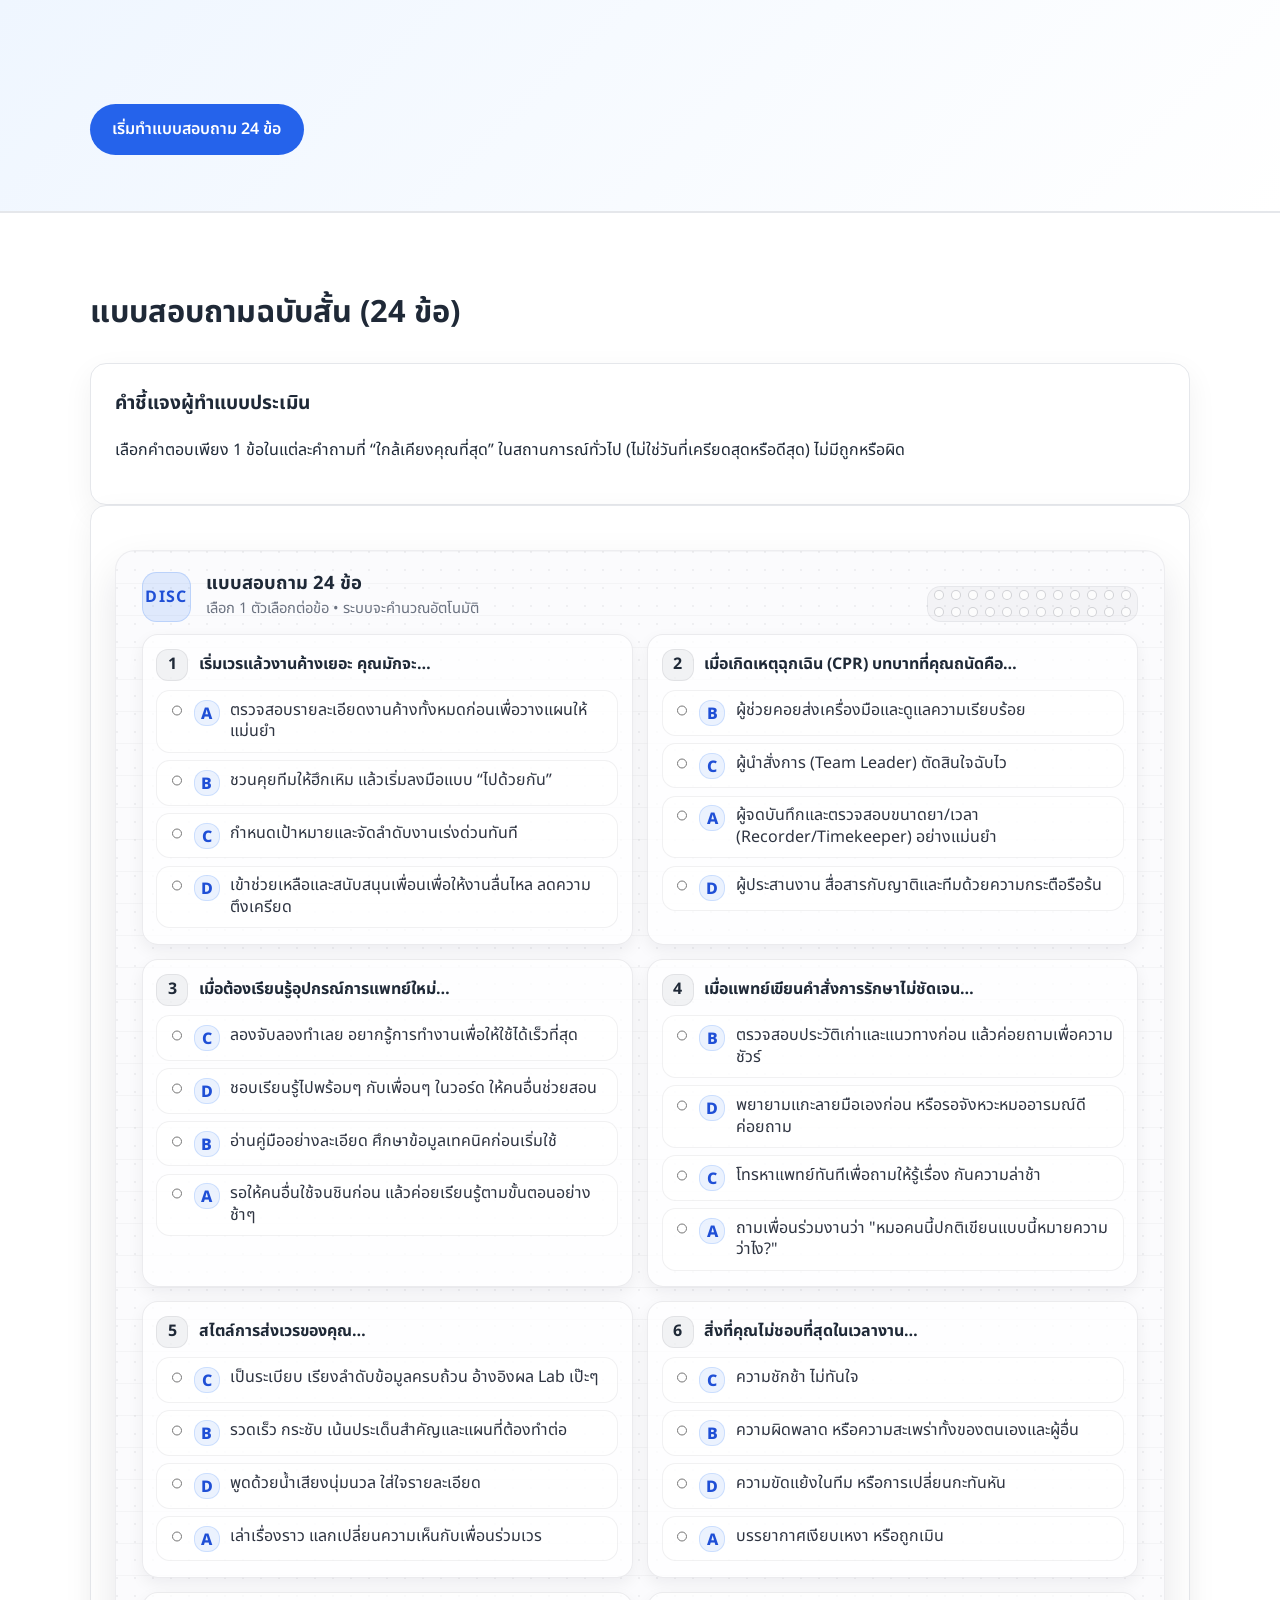
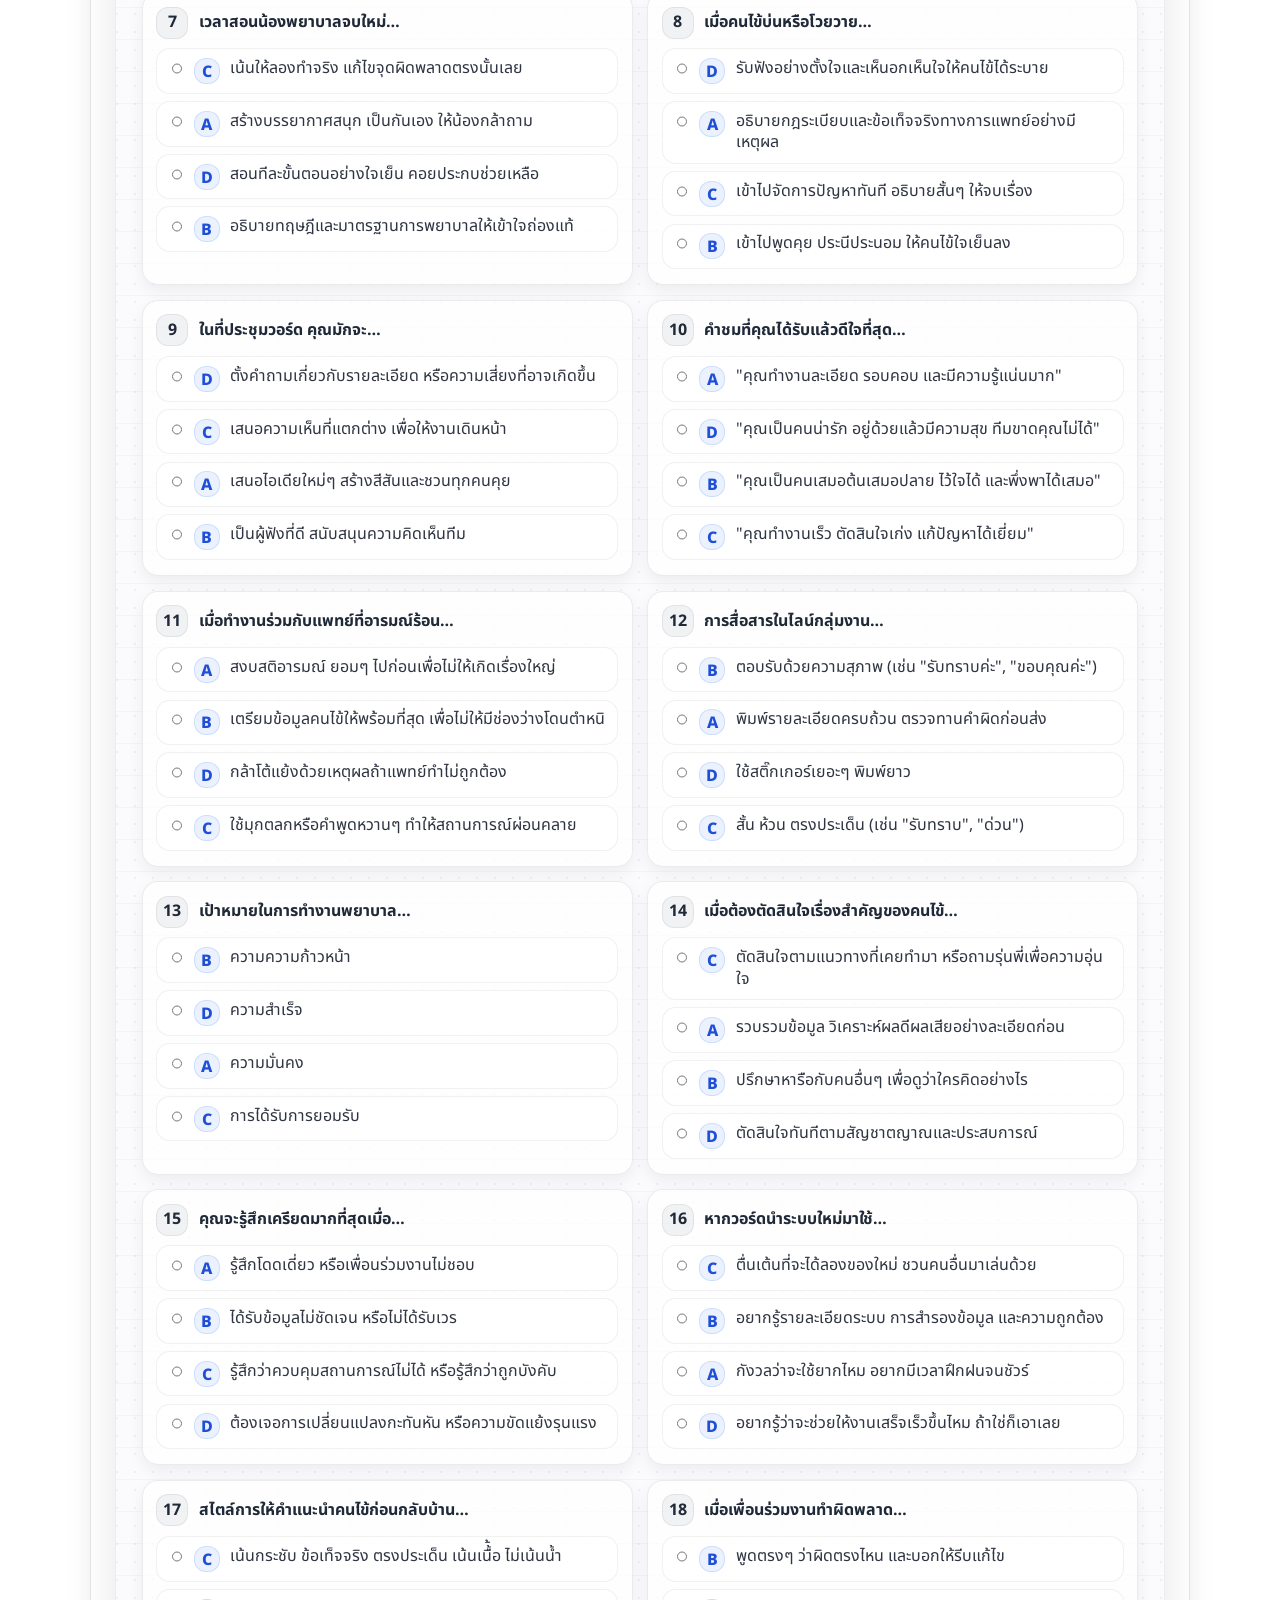
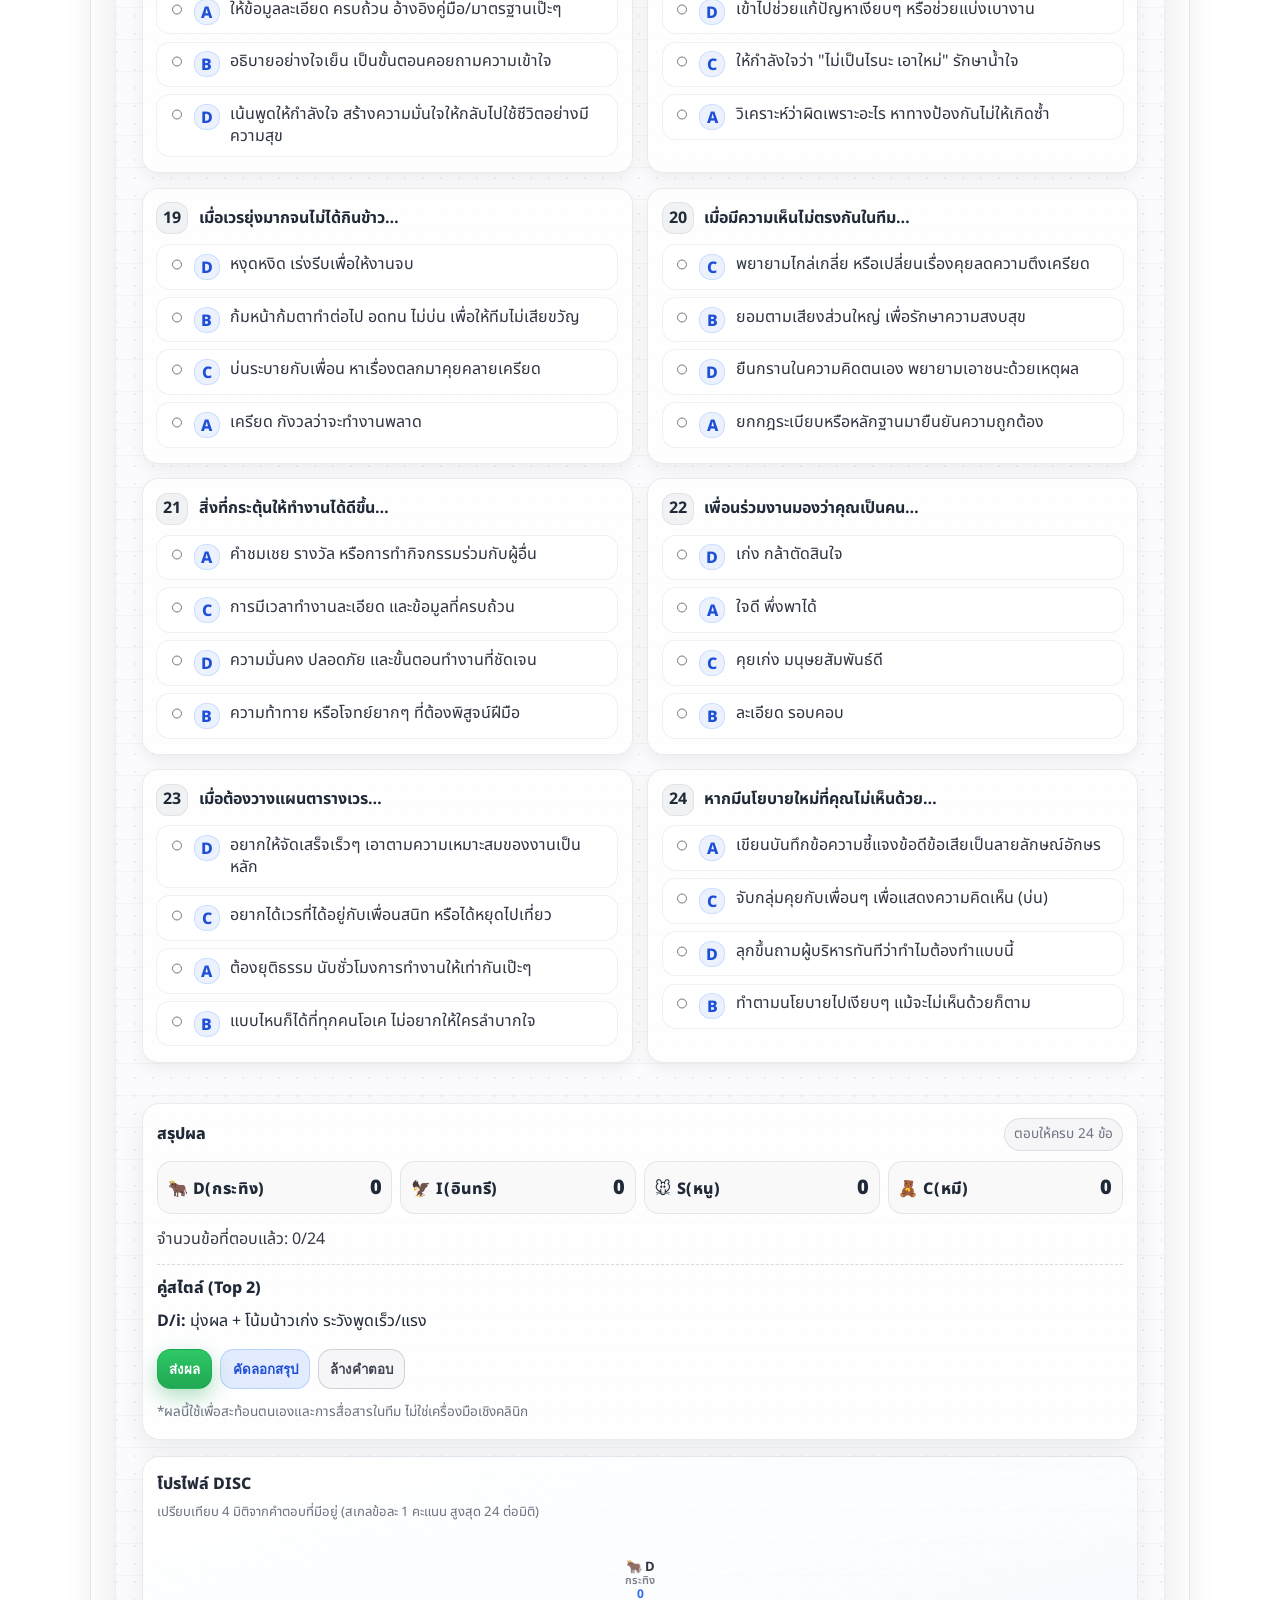
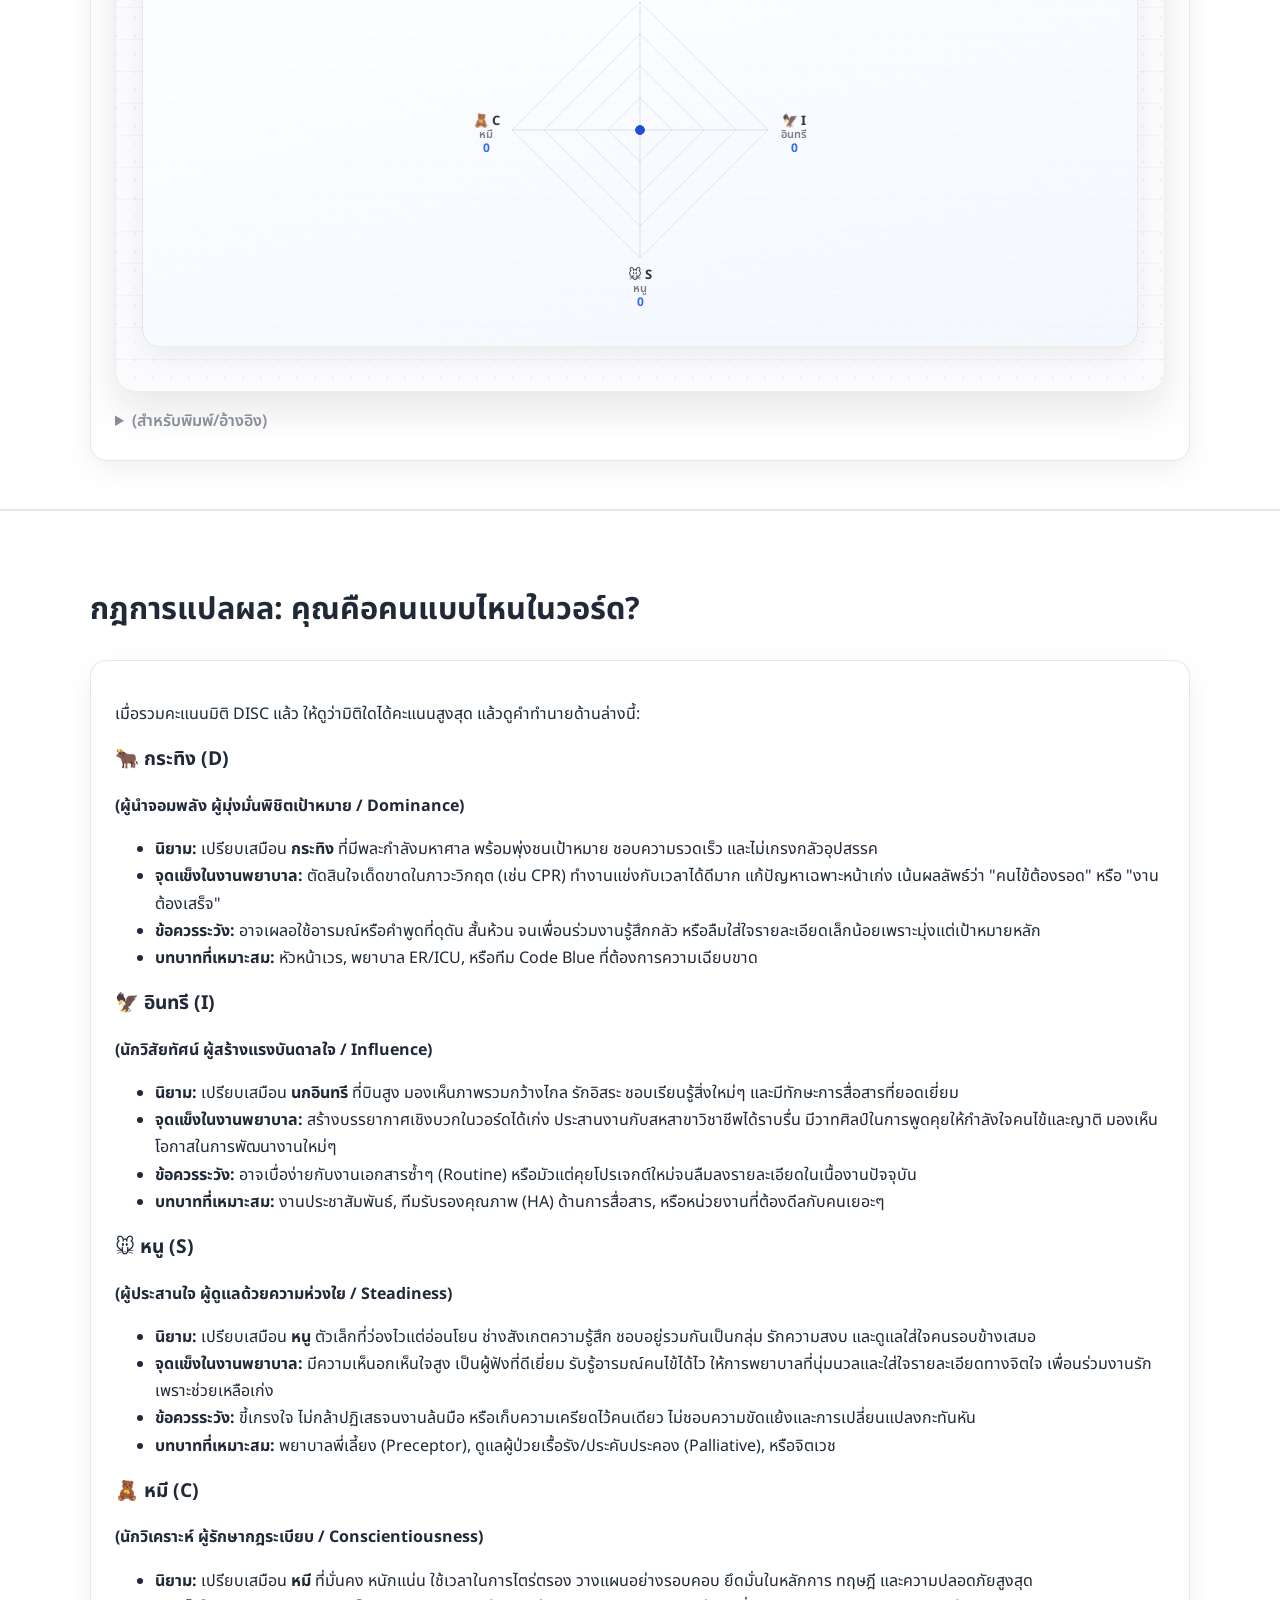
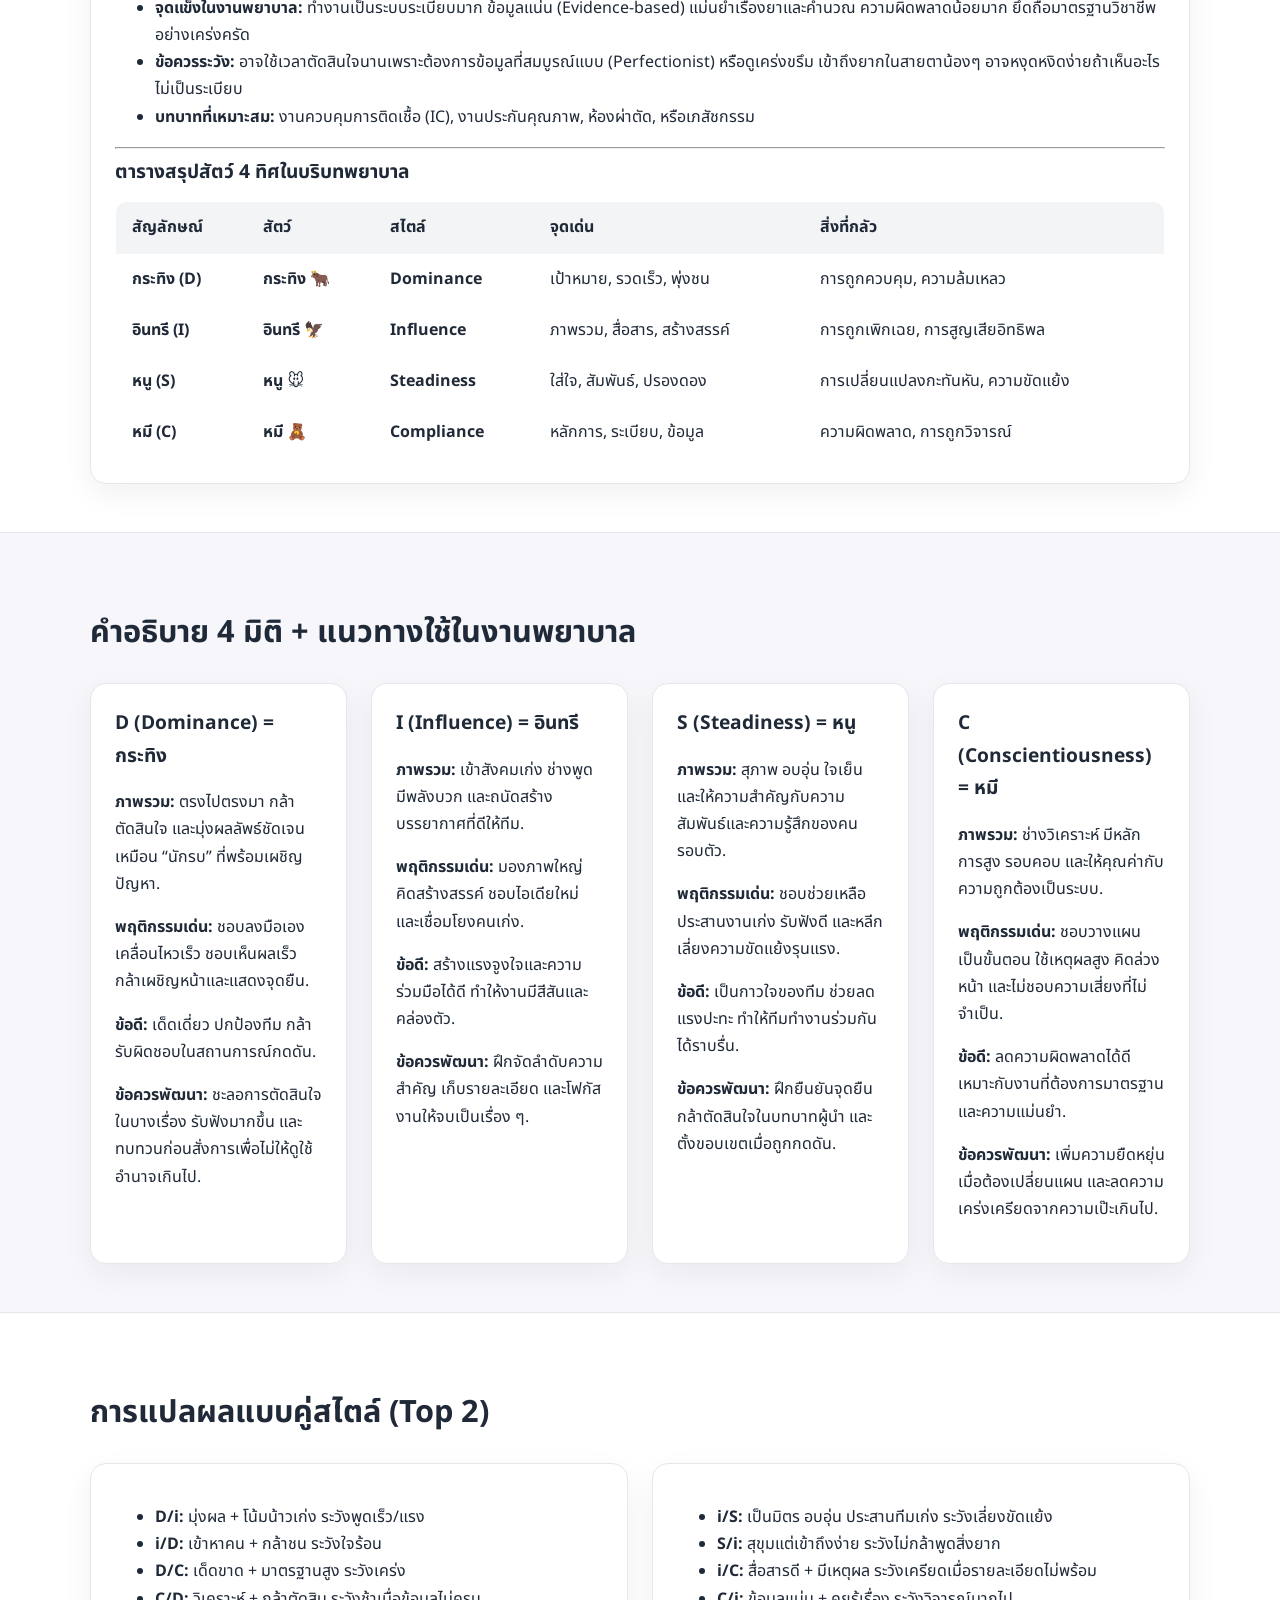
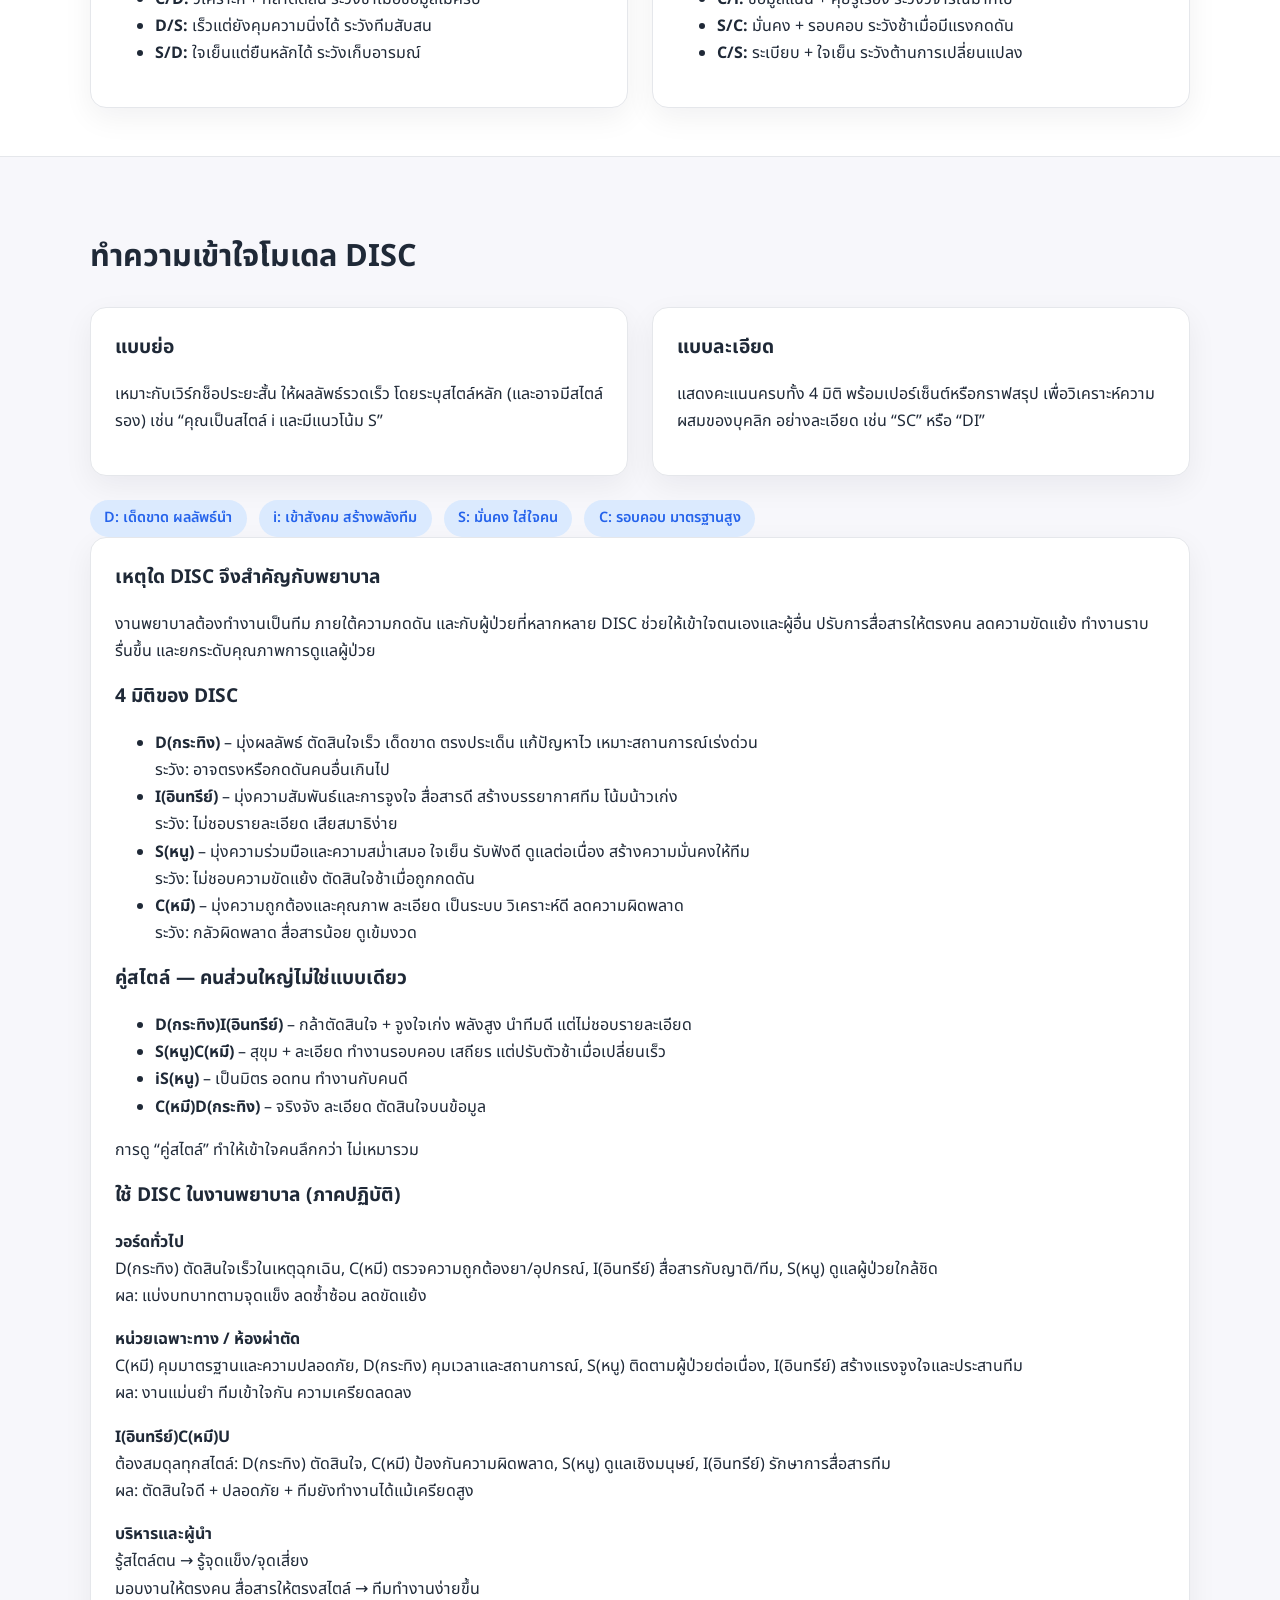
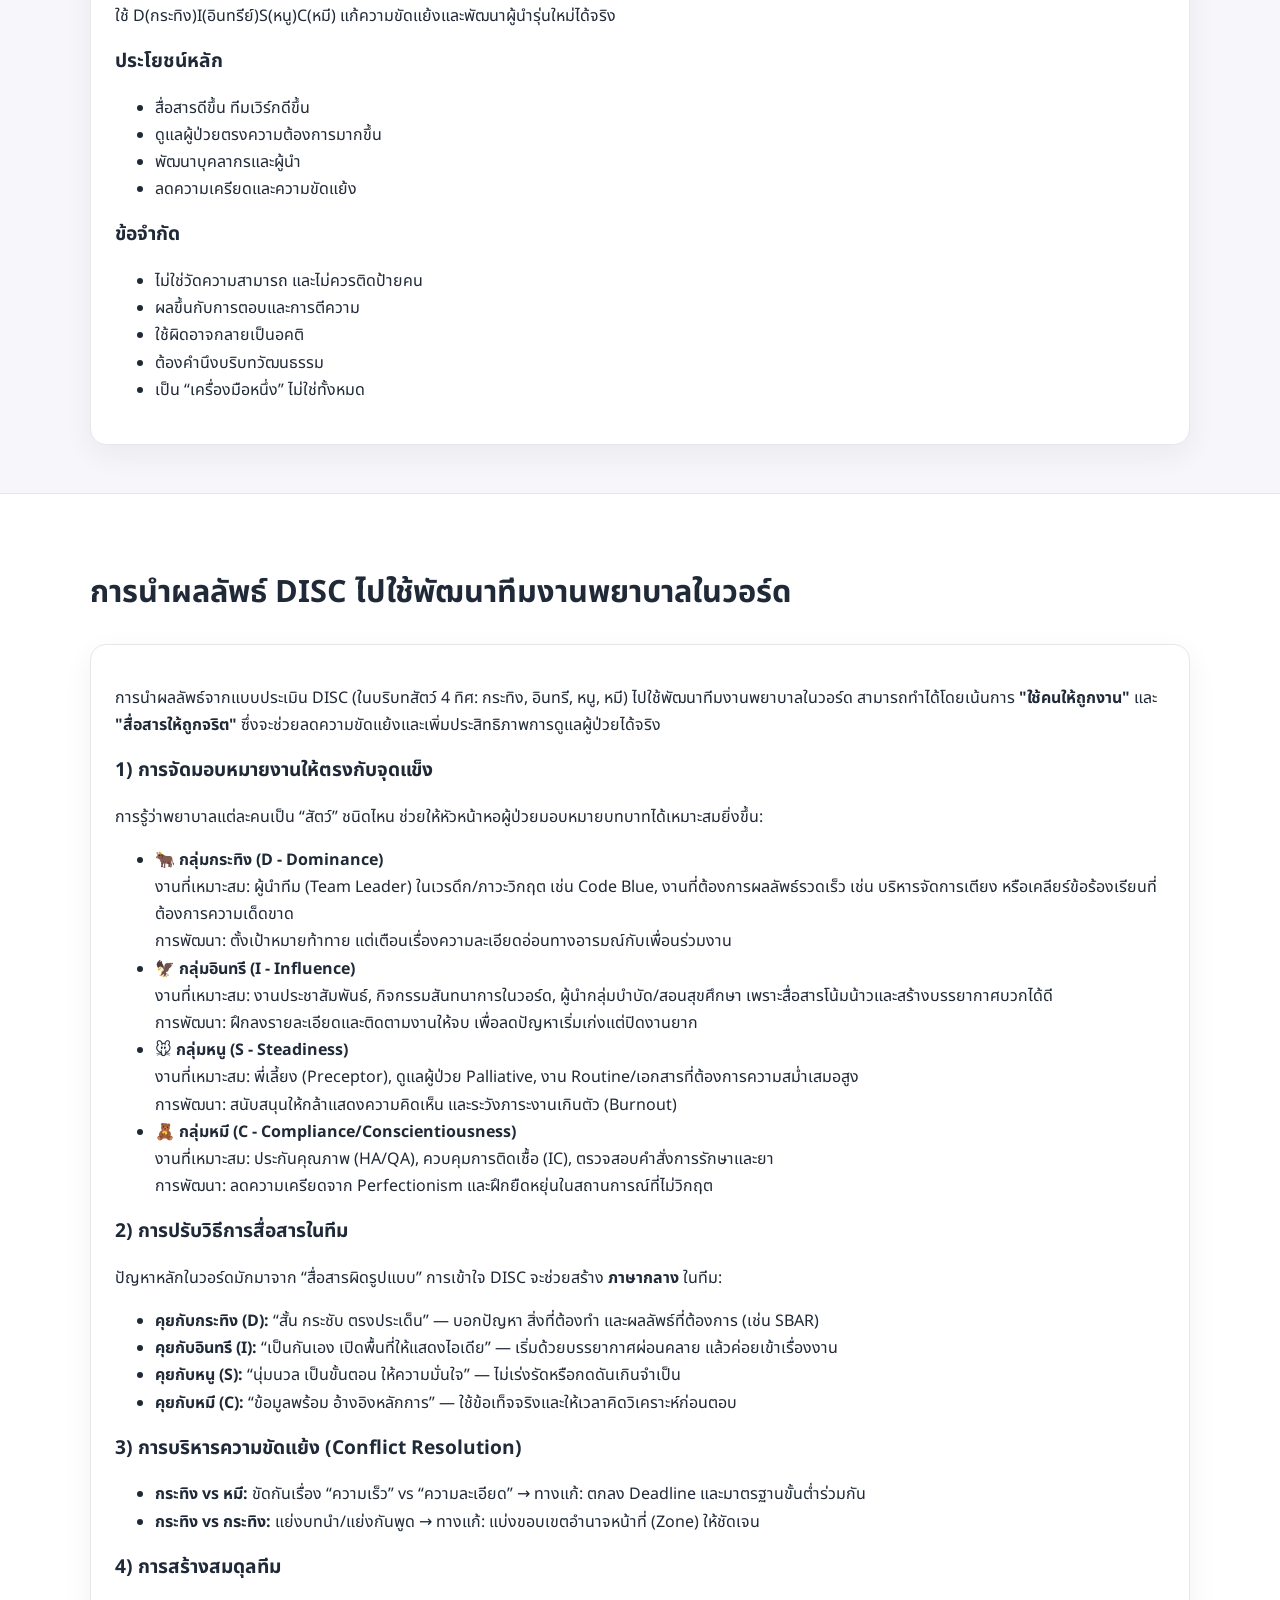
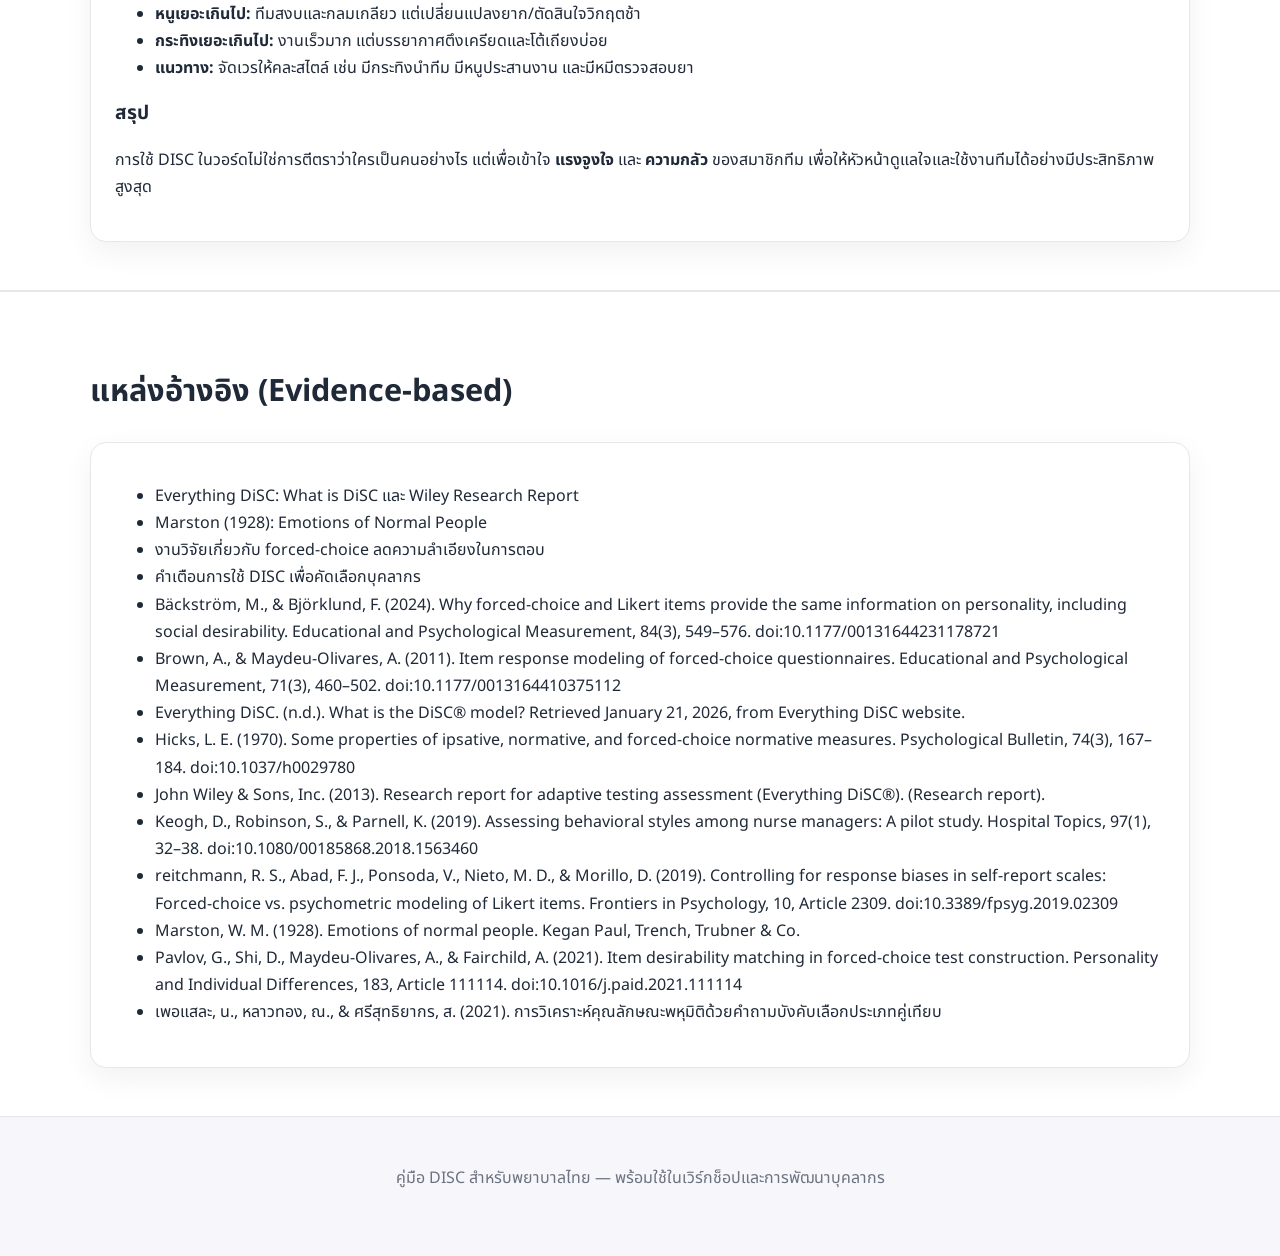
==== commit ee271493: "Update index.html" ====
--- a/index.html
+++ b/index.html
@@ -459,24 +459,24 @@
             </p>
             <h3>4 มิติของ DISC</h3>
             <ul>
-              <li><strong>D(หมี)</strong> – มุ่งผลลัพธ์ ตัดสินใจเร็ว เด็ดขาด ตรงประเด็น แก้ปัญหาไว เหมาะสถานการณ์เร่งด่วน<br>ระวัง: อาจตรงหรือกดดันคนอื่นเกินไป</li>
+              <li><strong>D(กระทิง)</strong> – มุ่งผลลัพธ์ ตัดสินใจเร็ว เด็ดขาด ตรงประเด็น แก้ปัญหาไว เหมาะสถานการณ์เร่งด่วน<br>ระวัง: อาจตรงหรือกดดันคนอื่นเกินไป</li>
               <li><strong>I(อินทรีย์)</strong> – มุ่งความสัมพันธ์และการจูงใจ สื่อสารดี สร้างบรรยากาศทีม โน้มน้าวเก่ง<br>ระวัง: ไม่ชอบรายละเอียด เสียสมาธิง่าย</li>
               <li><strong>S(หนู)</strong> – มุ่งความร่วมมือและความสม่ำเสมอ ใจเย็น รับฟังดี ดูแลต่อเนื่อง สร้างความมั่นคงให้ทีม<br>ระวัง: ไม่ชอบความขัดแย้ง ตัดสินใจช้าเมื่อถูกกดดัน</li>
               <li><strong>C(หมี)</strong> – มุ่งความถูกต้องและคุณภาพ ละเอียด เป็นระบบ วิเคราะห์ดี ลดความผิดพลาด<br>ระวัง: กลัวผิดพลาด สื่อสารน้อย ดูเข้มงวด</li>
             </ul>
             <h3>คู่สไตล์ — คนส่วนใหญ่ไม่ใช่แบบเดียว</h3>
             <ul>
-              <li><strong>D(หมี)I(อินทรีย์)</strong> – กล้าตัดสินใจ + จูงใจเก่ง พลังสูง นำทีมดี แต่ไม่ชอบรายละเอียด</li>
+              <li><strong>D(กระทิง)I(อินทรีย์)</strong> – กล้าตัดสินใจ + จูงใจเก่ง พลังสูง นำทีมดี แต่ไม่ชอบรายละเอียด</li>
               <li><strong>S(หนู)C(หมี)</strong> – สุขุม + ละเอียด ทำงานรอบคอบ เสถียร แต่ปรับตัวช้าเมื่อเปลี่ยนเร็ว</li>
               <li><strong>iS(หนู)</strong> – เป็นมิตร อดทน ทำงานกับคนดี</li>
-              <li><strong>C(หมี)D(หมี)</strong> – จริงจัง ละเอียด ตัดสินใจบนข้อมูล</li>
+              <li><strong>C(หมี)D(กระทิง)</strong> – จริงจัง ละเอียด ตัดสินใจบนข้อมูล</li>
             </ul>
             <p>การดู “คู่สไตล์” ทำให้เข้าใจคนลึกกว่า ไม่เหมารวม</p>
             <h3>ใช้ DISC ในงานพยาบาล (ภาคปฏิบัติ)</h3>
-            <p><strong>วอร์ดทั่วไป</strong><br>D(หมี) ตัดสินใจเร็วในเหตุฉุกเฉิน, C(หมี) ตรวจความถูกต้องยา/อุปกรณ์, I(อินทรีย์) สื่อสารกับญาติ/ทีม, S(หนู) ดูแลผู้ป่วยใกล้ชิด<br>ผล: แบ่งบทบาทตามจุดแข็ง ลดซ้ำซ้อน ลดขัดแย้ง</p>
-            <p><strong>หน่วยเฉพาะทาง / ห้องผ่าตัด</strong><br>C(หมี) คุมมาตรฐานและความปลอดภัย, D(หมี) คุมเวลาและสถานการณ์, S(หนู) ติดตามผู้ป่วยต่อเนื่อง, I(อินทรีย์) สร้างแรงจูงใจและประสานทีม<br>ผล: งานแม่นยำ ทีมเข้าใจกัน ความเครียดลดลง</p>
-            <p><strong>I(อินทรีย์)C(หมี)U</strong><br>ต้องสมดุลทุกสไตล์: D(หมี) ตัดสินใจ, C(หมี) ป้องกันความผิดพลาด, S(หนู) ดูแลเชิงมนุษย์, I(อินทรีย์) รักษาการสื่อสารทีม<br>ผล: ตัดสินใจดี + ปลอดภัย + ทีมยังทำงานได้แม้เครียดสูง</p>
-            <p><strong>บริหารและผู้นำ</strong><br>รู้สไตล์ตน → รู้จุดแข็ง/จุดเสี่ยง<br>มอบงานให้ตรงคน สื่อสารให้ตรงสไตล์ → ทีมทำงานง่ายขึ้น<br>ใช้ D(หมี)I(อินทรีย์)S(หนู)C(หมี) แก้ความขัดแย้งและพัฒนาผู้นำรุ่นใหม่ได้จริง</p>
+            <p><strong>วอร์ดทั่วไป</strong><br>D(กระทิง) ตัดสินใจเร็วในเหตุฉุกเฉิน, C(หมี) ตรวจความถูกต้องยา/อุปกรณ์, I(อินทรีย์) สื่อสารกับญาติ/ทีม, S(หนู) ดูแลผู้ป่วยใกล้ชิด<br>ผล: แบ่งบทบาทตามจุดแข็ง ลดซ้ำซ้อน ลดขัดแย้ง</p>
+            <p><strong>หน่วยเฉพาะทาง / ห้องผ่าตัด</strong><br>C(หมี) คุมมาตรฐานและความปลอดภัย, D(กระทิง) คุมเวลาและสถานการณ์, S(หนู) ติดตามผู้ป่วยต่อเนื่อง, I(อินทรีย์) สร้างแรงจูงใจและประสานทีม<br>ผล: งานแม่นยำ ทีมเข้าใจกัน ความเครียดลดลง</p>
+            <p><strong>I(อินทรีย์)C(หมี)U</strong><br>ต้องสมดุลทุกสไตล์: D(กระทิง) ตัดสินใจ, C(หมี) ป้องกันความผิดพลาด, S(หนู) ดูแลเชิงมนุษย์, I(อินทรีย์) รักษาการสื่อสารทีม<br>ผล: ตัดสินใจดี + ปลอดภัย + ทีมยังทำงานได้แม้เครียดสูง</p>
+            <p><strong>บริหารและผู้นำ</strong><br>รู้สไตล์ตน → รู้จุดแข็ง/จุดเสี่ยง<br>มอบงานให้ตรงคน สื่อสารให้ตรงสไตล์ → ทีมทำงานง่ายขึ้น<br>ใช้ D(กระทิง)I(อินทรีย์)S(หนู)C(หมี) แก้ความขัดแย้งและพัฒนาผู้นำรุ่นใหม่ได้จริง</p>
             <h3>ประโยชน์หลัก</h3>
             <ul>
               <li>สื่อสารดีขึ้น ทีมเวิร์กดีขึ้น</li>
--- a/assets/style.css
+++ b/assets/style.css
@@ -580,6 +580,50 @@
   max-width: 100%;
 }
 
+.disc-quiz .nbk-radar-card {
+  margin-top: 1rem;
+  border-radius: 1.1rem;
+  border: 1px solid rgba(17, 24, 39, 0.08);
+  background: linear-gradient(165deg, rgba(255, 255, 255, 0.92), rgba(239, 246, 255, 0.65));
+  box-shadow: 0 10px 26px rgba(17, 24, 39, 0.06);
+  padding: 0.85rem 0.75rem 1rem;
+  min-width: 0;
+  max-width: 100%;
+}
+
+.disc-quiz .nbk-radar-head {
+  margin-bottom: 0.5rem;
+  padding: 0 0.15rem;
+}
+
+.disc-quiz .nbk-radar-title {
+  margin: 0 0 0.35rem;
+  font-weight: 800;
+  font-size: 1rem;
+  color: rgba(17, 24, 39, 0.92);
+}
+
+.disc-quiz .nbk-radar-caption {
+  margin: 0;
+  font-size: 0.82rem;
+  line-height: 1.45;
+  color: var(--muted);
+}
+
+.disc-quiz .nbk-radar-canvas-wrap {
+  display: flex;
+  justify-content: center;
+  align-items: center;
+  width: 100%;
+  overflow: hidden;
+}
+
+.disc-quiz .nbk-radar-canvas-wrap canvas {
+  display: block;
+  max-width: 100%;
+  height: auto;
+}
+
 .disc-quiz .nbk-card-head {
   display: flex;
   align-items: center;
@@ -736,3 +780,195 @@
   font-weight: 800;
   color: rgba(22, 101, 52, 0.92);
 }
+
+/* -----------------------------
+   Admin page
+-------------------------------- */
+.hero.hero-compact {
+  padding: 2.6rem 0 2rem;
+}
+
+.admin-app {
+  display: grid;
+  gap: 1rem;
+}
+
+.admin-card h2 {
+  margin-top: 0;
+  margin-bottom: 0.5rem;
+}
+
+.muted {
+  color: var(--muted);
+}
+
+.mono {
+  font-family: ui-monospace, SFMono-Regular, Menlo, Monaco, Consolas, "Liberation Mono", "Courier New", monospace;
+  font-size: 0.92em;
+}
+
+.admin-head {
+  display: flex;
+  align-items: flex-start;
+  justify-content: space-between;
+  gap: 1rem;
+  flex-wrap: wrap;
+}
+
+.admin-actions {
+  display: flex;
+  gap: 0.5rem;
+  flex-wrap: wrap;
+  align-items: center;
+}
+
+.admin-login {
+  display: grid;
+  gap: 0.9rem;
+  margin-top: 1rem;
+}
+
+.admin-label span {
+  display: block;
+  font-weight: 700;
+  margin-bottom: 0.35rem;
+}
+
+.admin-input {
+  width: 100%;
+  padding: 0.75rem 0.85rem;
+  border-radius: 0.85rem;
+  border: 1px solid var(--border);
+  outline: none;
+  font: inherit;
+  background: #fff;
+}
+
+.admin-input:focus {
+  border-color: rgba(37, 99, 235, 0.55);
+  box-shadow: 0 0 0 4px rgba(37, 99, 235, 0.10);
+}
+
+.admin-error {
+  color: #b91c1c;
+  font-weight: 600;
+}
+
+.admin-list {
+  display: grid;
+  gap: 0.75rem;
+  margin-top: 1rem;
+}
+
+.admin-date {
+  width: 100%;
+  text-align: left;
+  background: rgba(255, 255, 255, 0.78);
+  border: 1px solid rgba(17, 24, 39, 0.10);
+  border-radius: 1rem;
+  padding: 0.9rem 1rem;
+  display: flex;
+  align-items: center;
+  justify-content: space-between;
+  gap: 1rem;
+  cursor: pointer;
+}
+
+.admin-date:hover {
+  border-color: rgba(37, 99, 235, 0.35);
+  box-shadow: 0 12px 26px rgba(17, 24, 39, 0.06);
+}
+
+.admin-date-title {
+  font-weight: 800;
+}
+
+.admin-date-metrics {
+  display: flex;
+  gap: 0.5rem;
+  flex-wrap: wrap;
+  justify-content: flex-end;
+}
+
+.admin-summary {
+  margin-top: 1rem;
+  display: grid;
+  gap: 1rem;
+}
+
+.admin-block {
+  border: 1px solid rgba(17, 24, 39, 0.08);
+  background: rgba(249, 250, 251, 0.6);
+  border-radius: 1rem;
+  padding: 0.9rem;
+}
+
+.admin-block-head {
+  display: flex;
+  align-items: center;
+  justify-content: space-between;
+  gap: 1rem;
+  flex-wrap: wrap;
+  margin-bottom: 0.5rem;
+}
+
+.admin-block-title {
+  font-weight: 800;
+}
+
+.admin-kpi-grid {
+  display: grid;
+  grid-template-columns: repeat(auto-fit, minmax(140px, 1fr));
+  gap: 0.75rem;
+}
+
+.admin-kpi {
+  background: rgba(255, 255,  255, 0.85);
+  border: 1px solid rgba(17, 24, 39, 0.08);
+  border-radius: 0.95rem;
+  padding: 0.75rem 0.85rem;
+}
+
+.admin-kpi .k {
+  color: var(--muted);
+  font-weight: 700;
+  font-size: 0.9rem;
+}
+
+.admin-kpi .v {
+  font-weight: 900;
+  font-size: 1.25rem;
+}
+
+.admin-table-wrap {
+  overflow-x: auto;
+}
+
+.admin-table {
+  width: 100%;
+  border-collapse: collapse;
+  background: #fff;
+  border: 1px solid var(--border);
+  border-radius: 0.85rem;
+  overflow: hidden;
+}
+
+.admin-table th,
+.admin-table td {
+  padding: 0.7rem 0.85rem;
+  border-bottom: 1px solid rgba(17, 24, 39, 0.06);
+  vertical-align: top;
+}
+
+.admin-table thead {
+  background: #f3f4f6;
+}
+
+.admin-code code {
+  display: block;
+  padding: 0.75rem;
+  border-radius: 0.85rem;
+  background: rgba(17, 24, 39, 0.06);
+  border: 1px solid rgba(17, 24, 39, 0.08);
+  overflow-x: auto;
+}
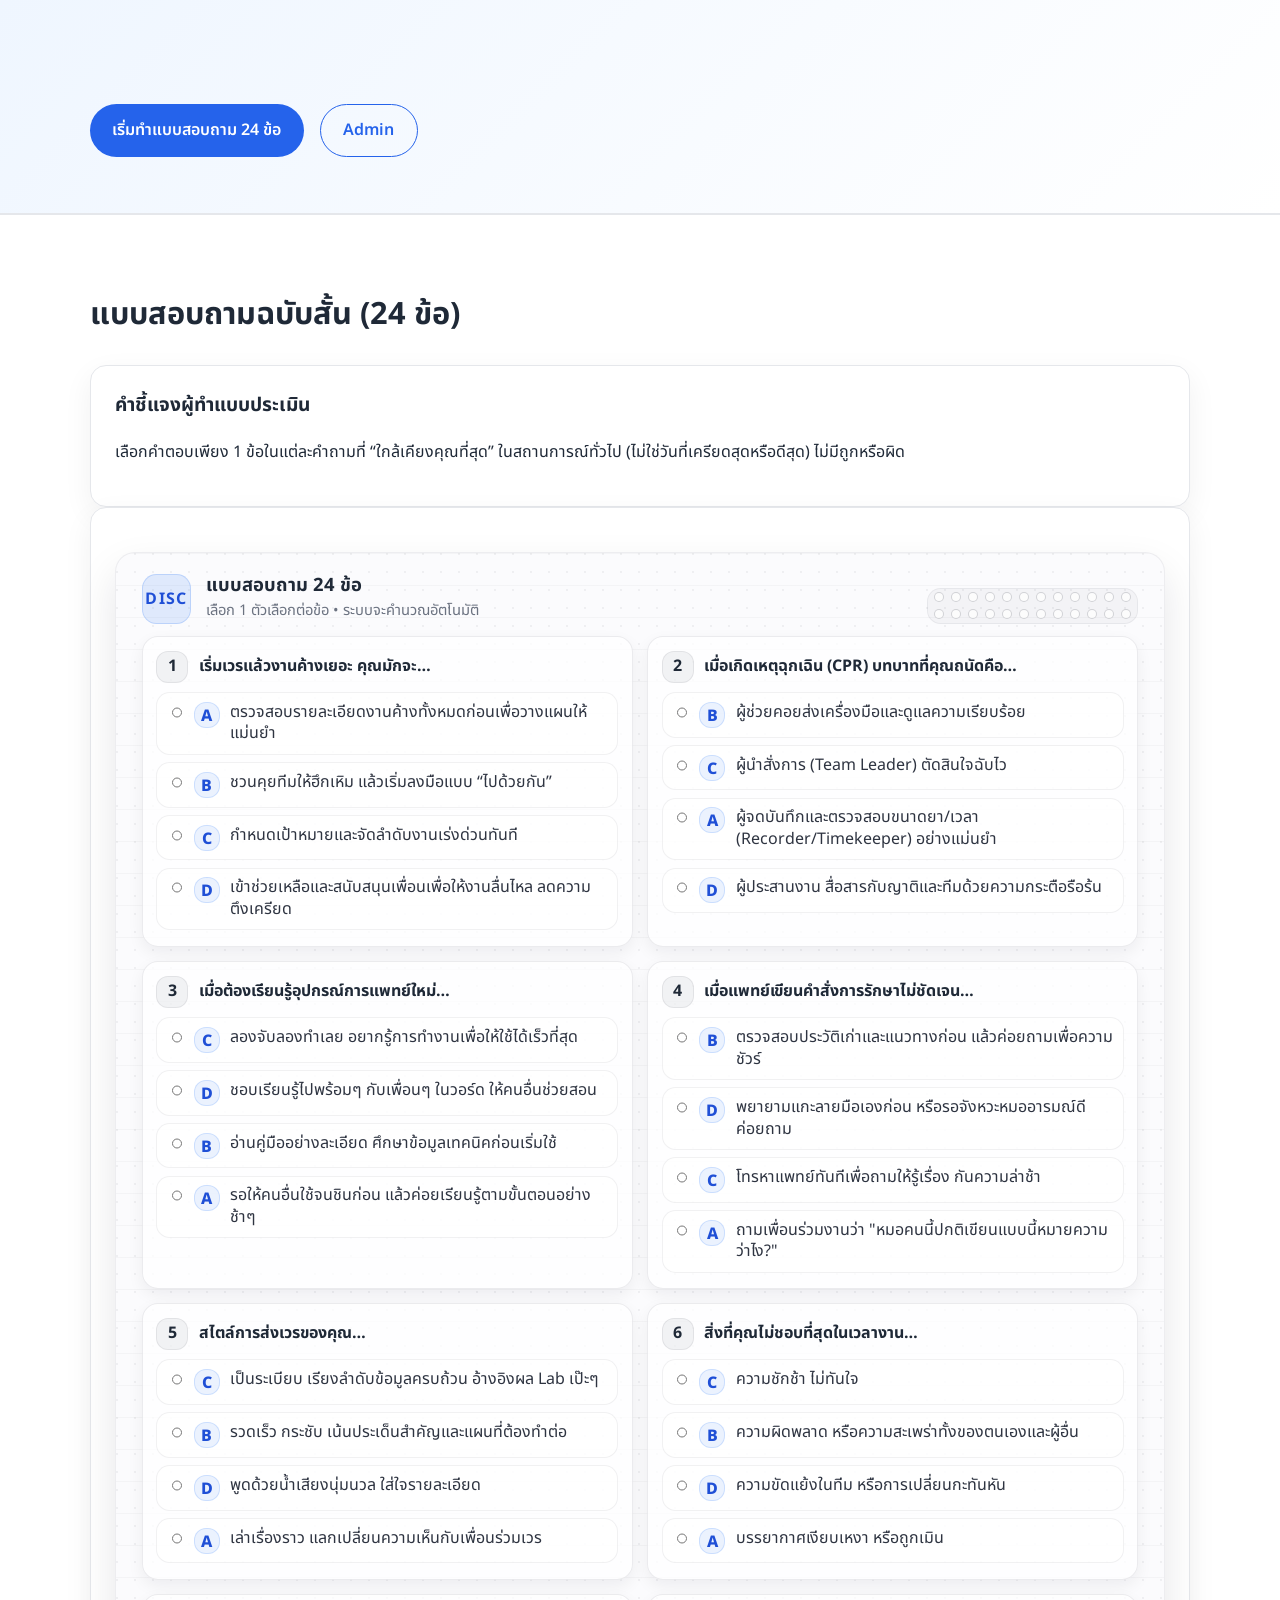
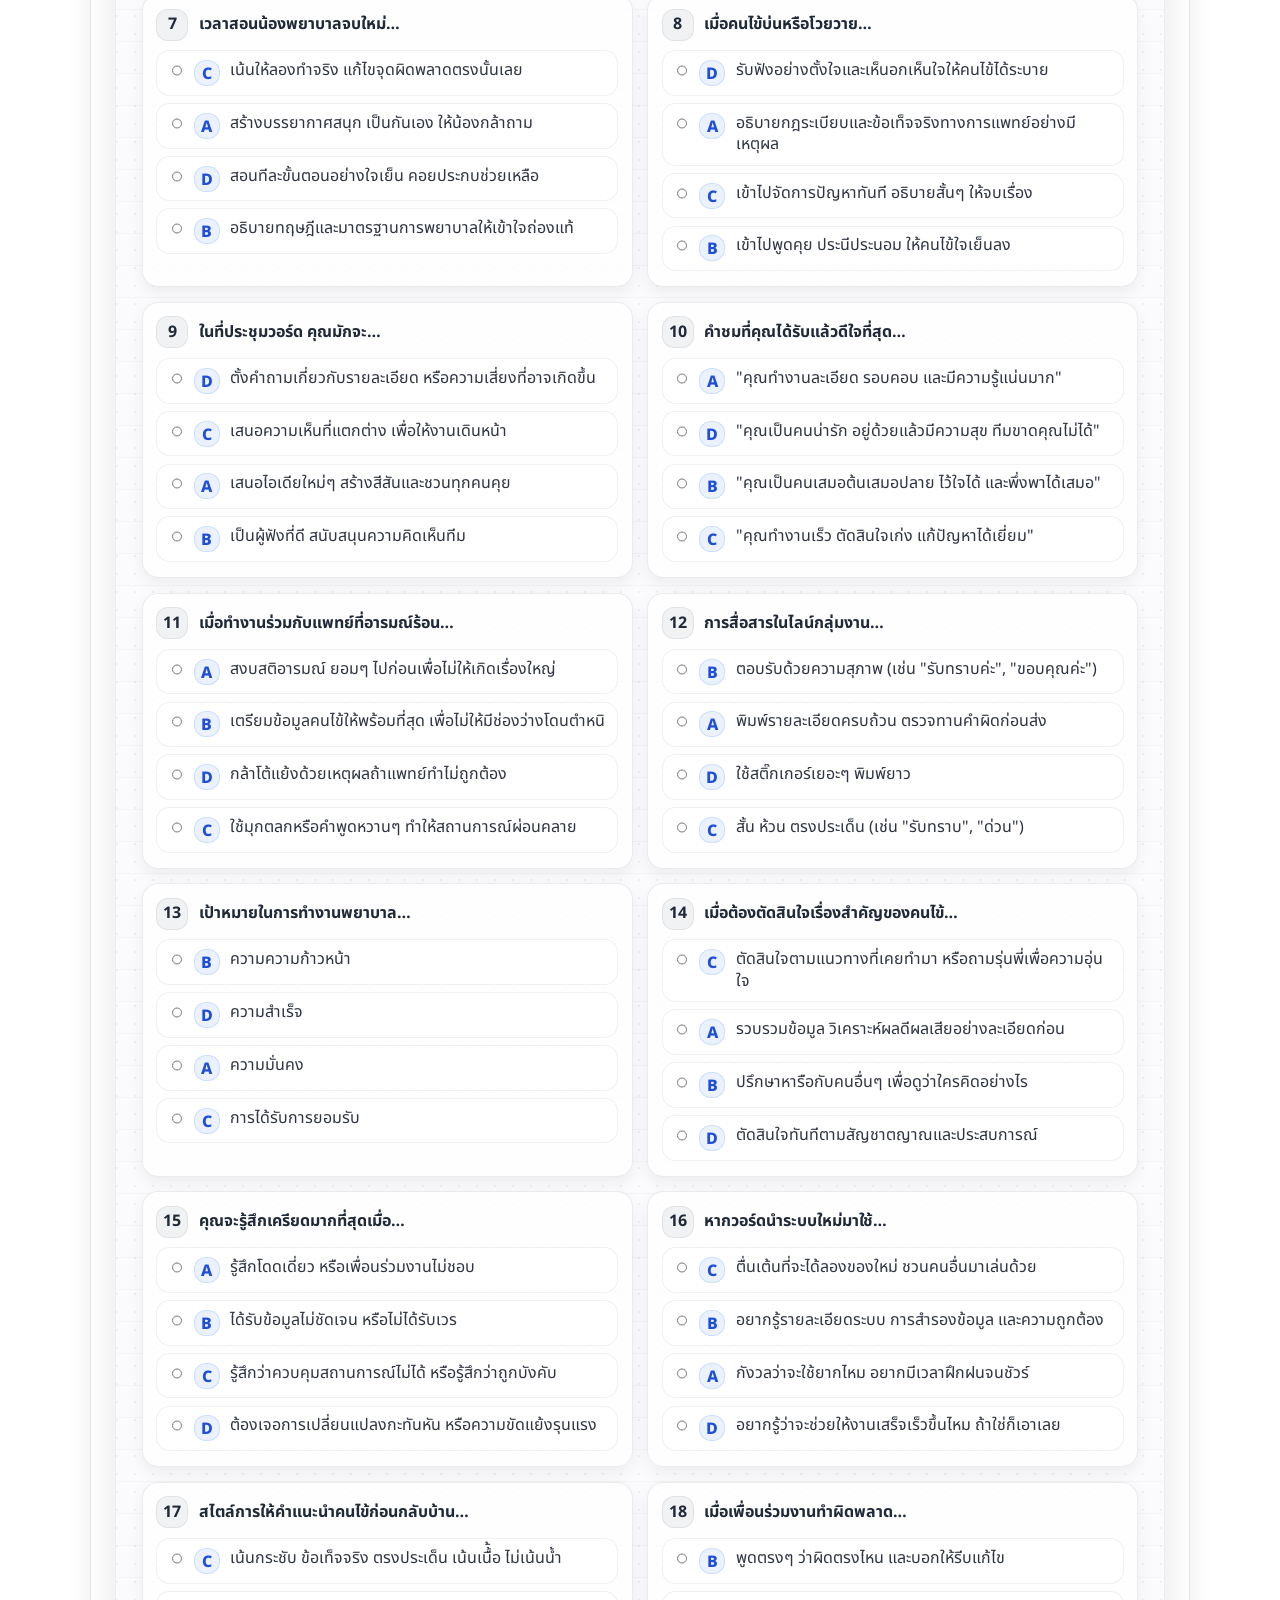
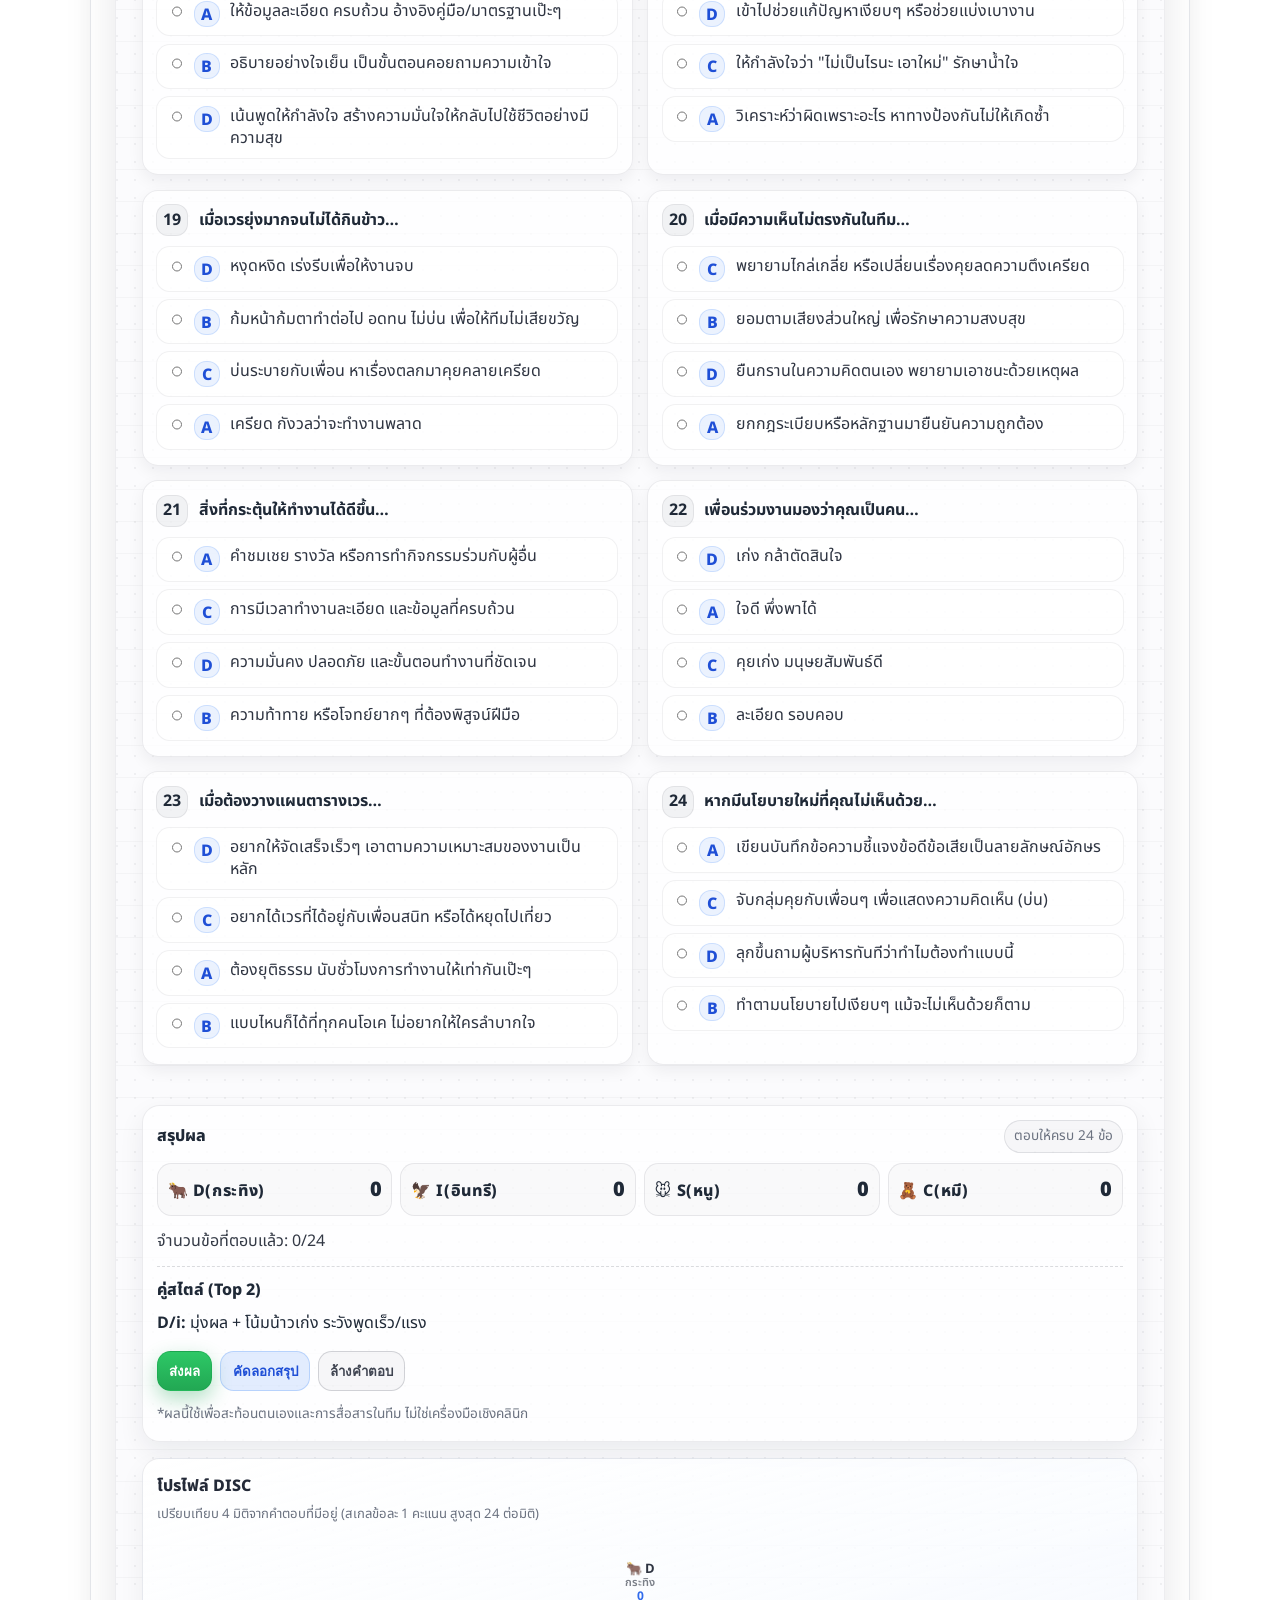
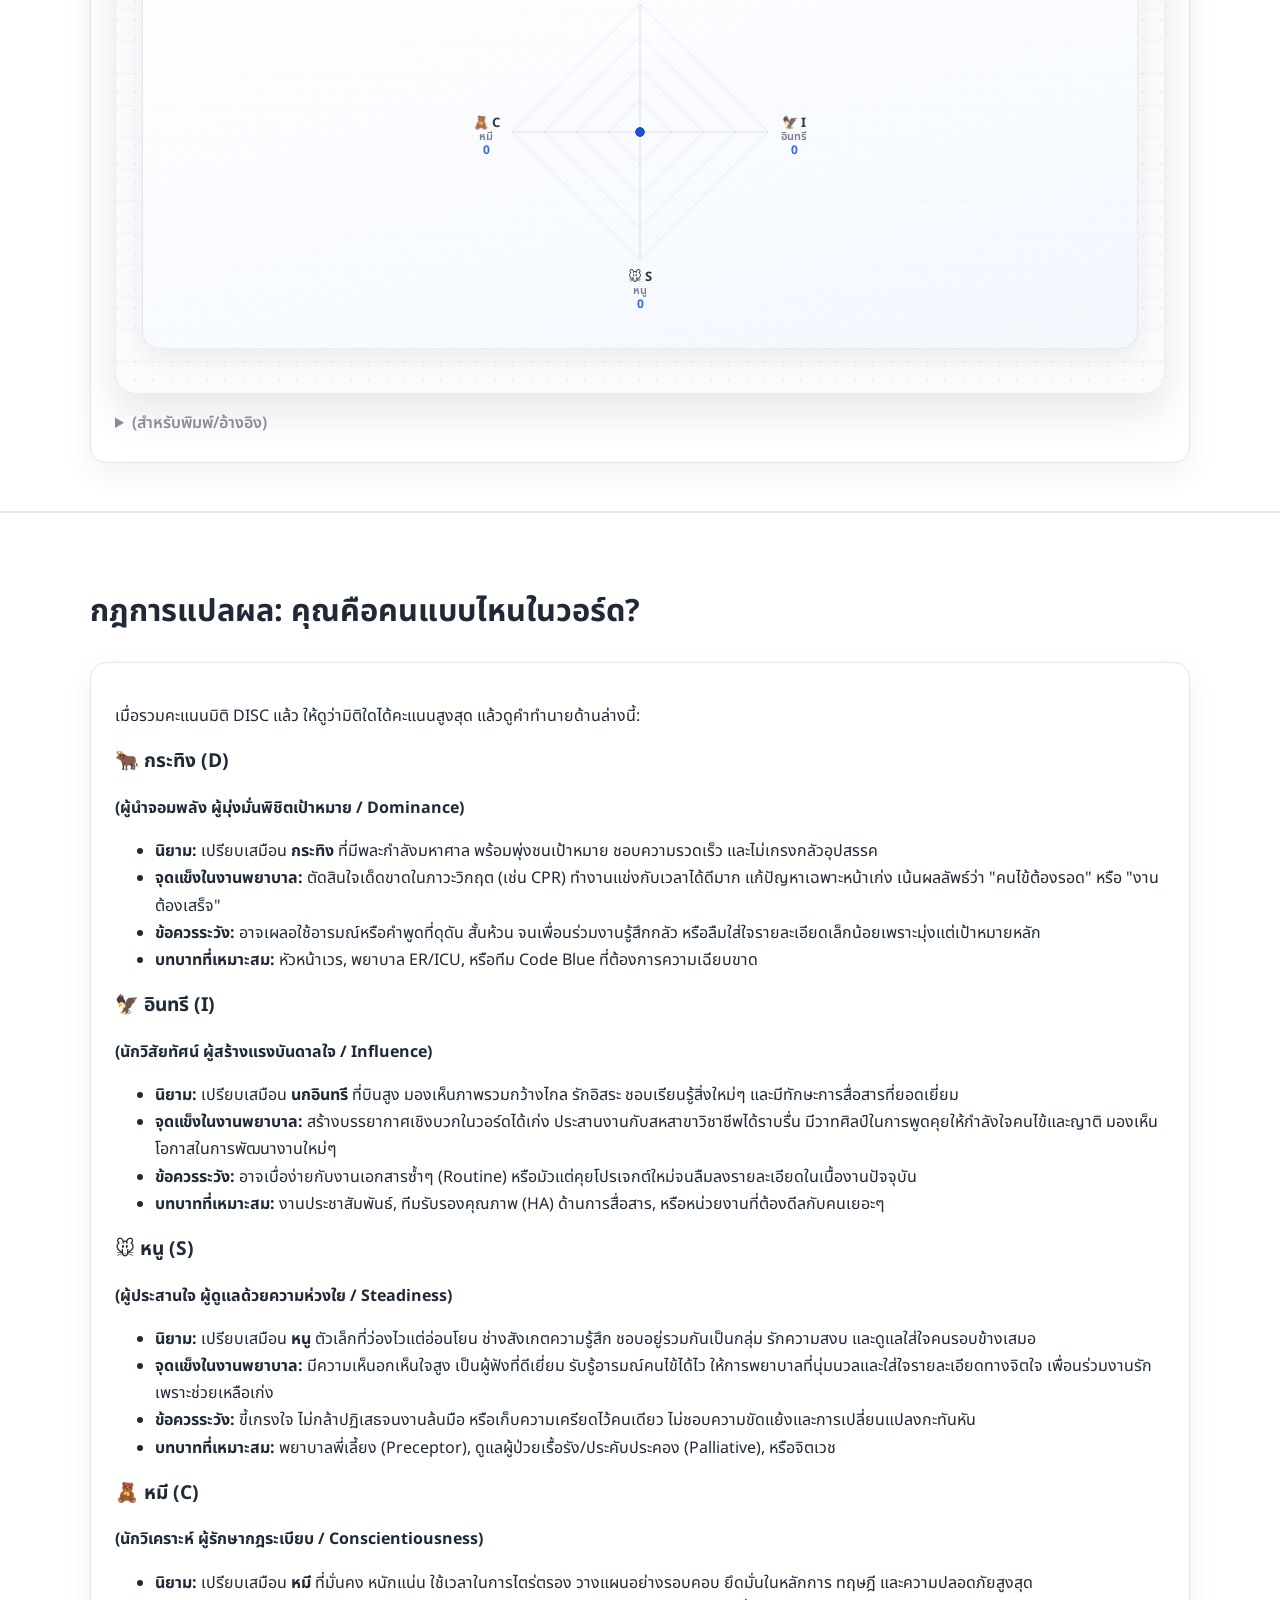
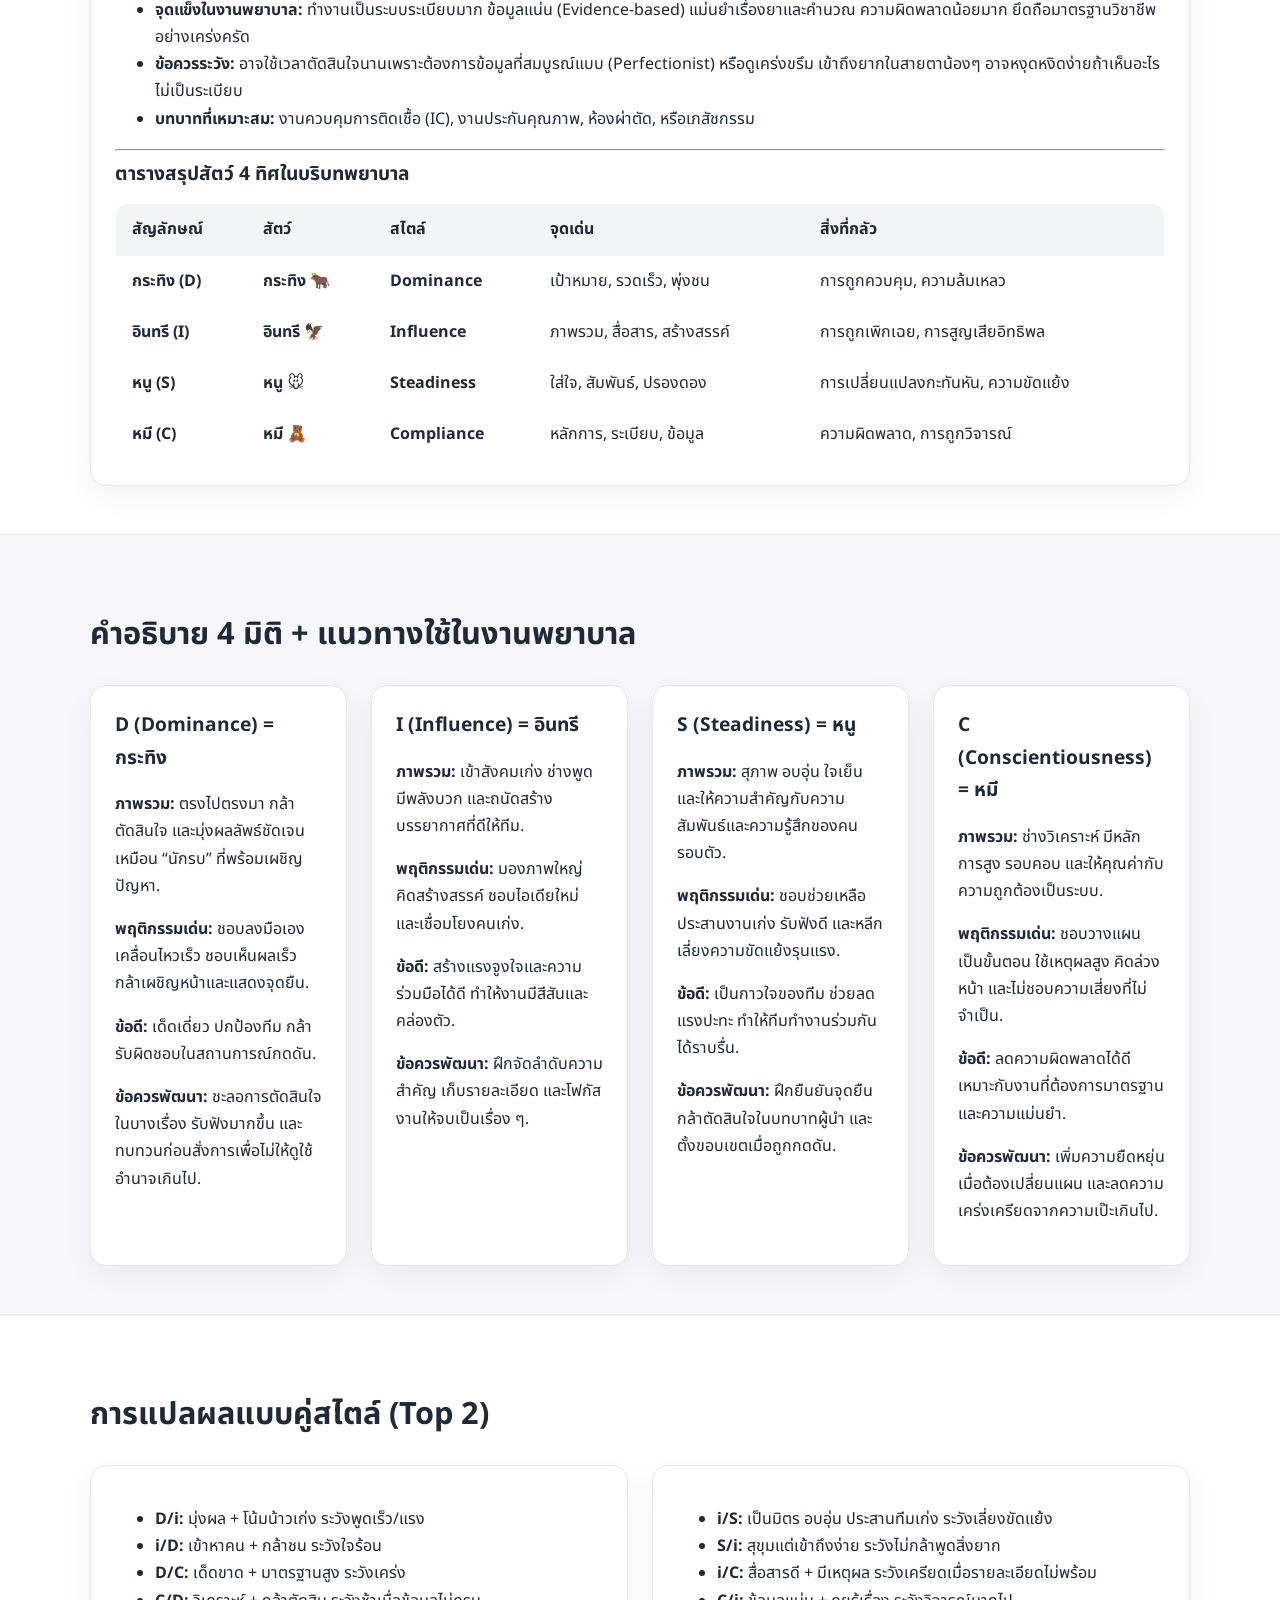
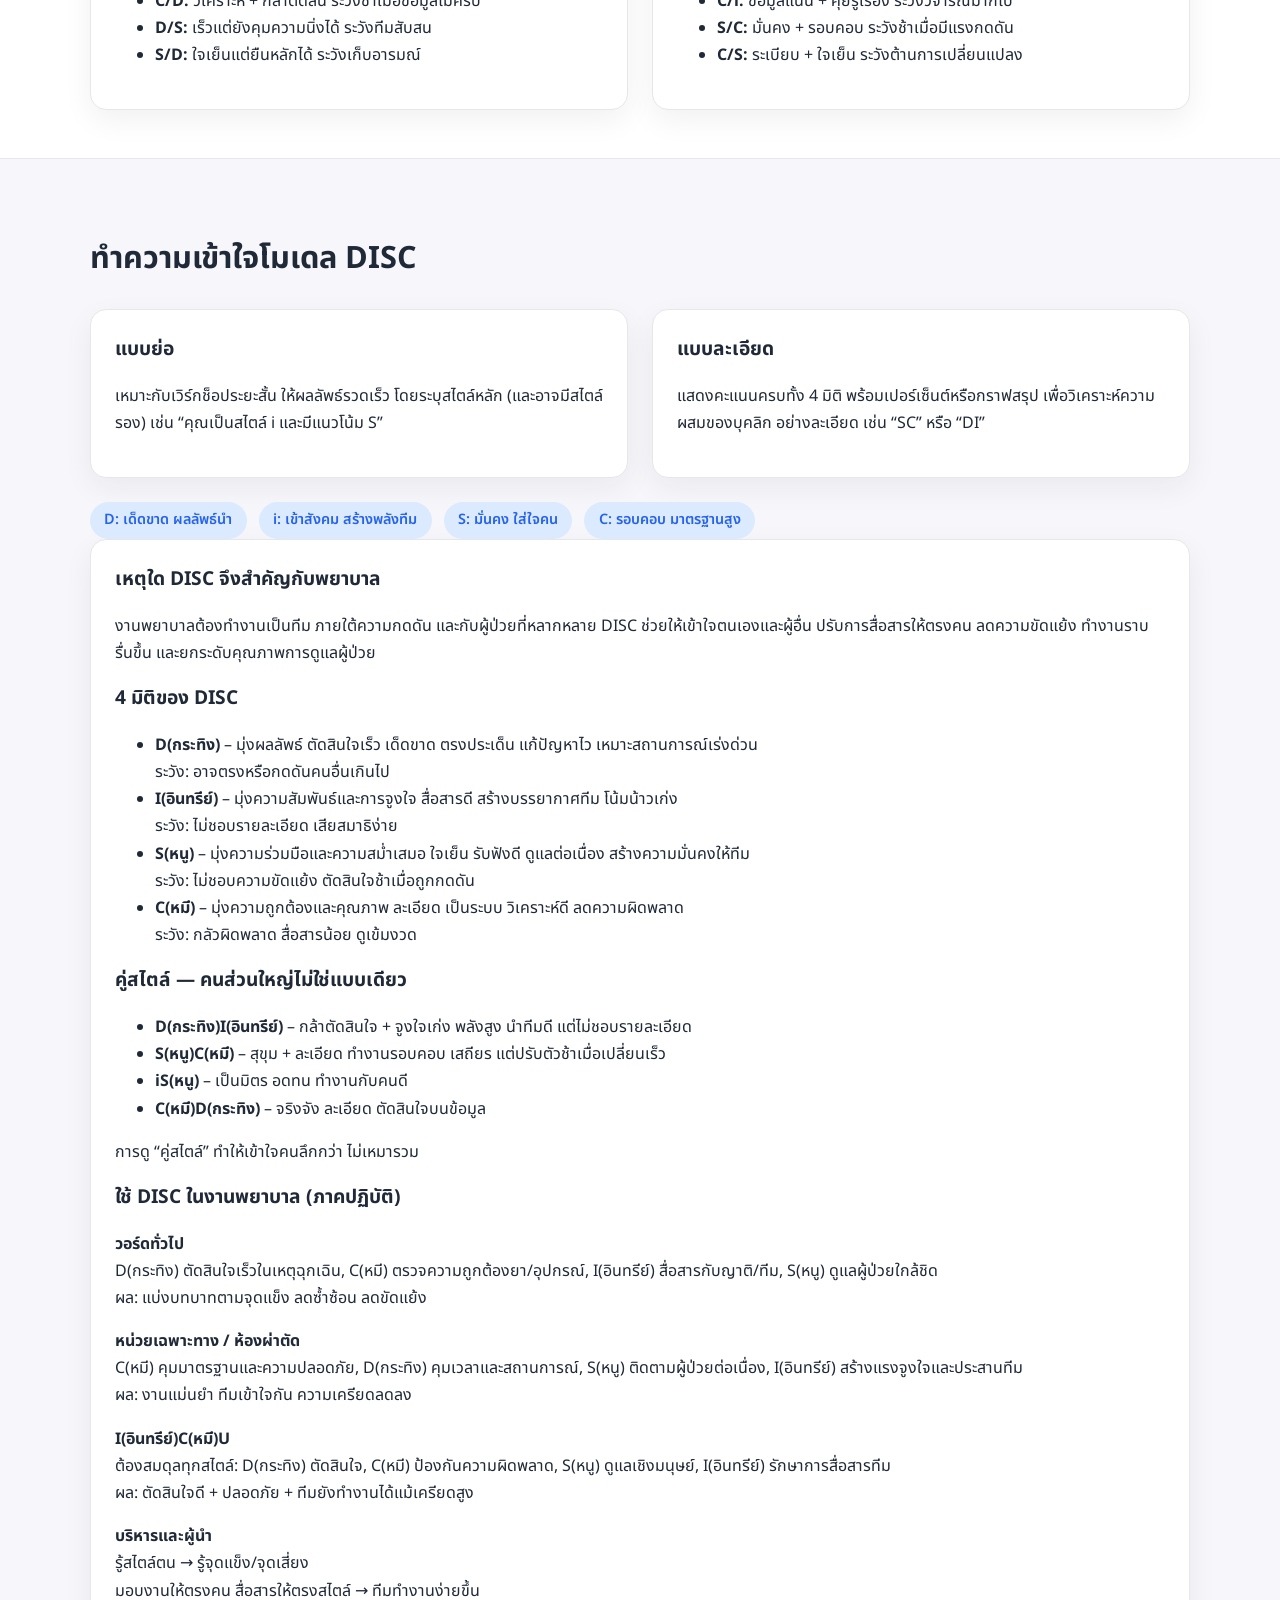
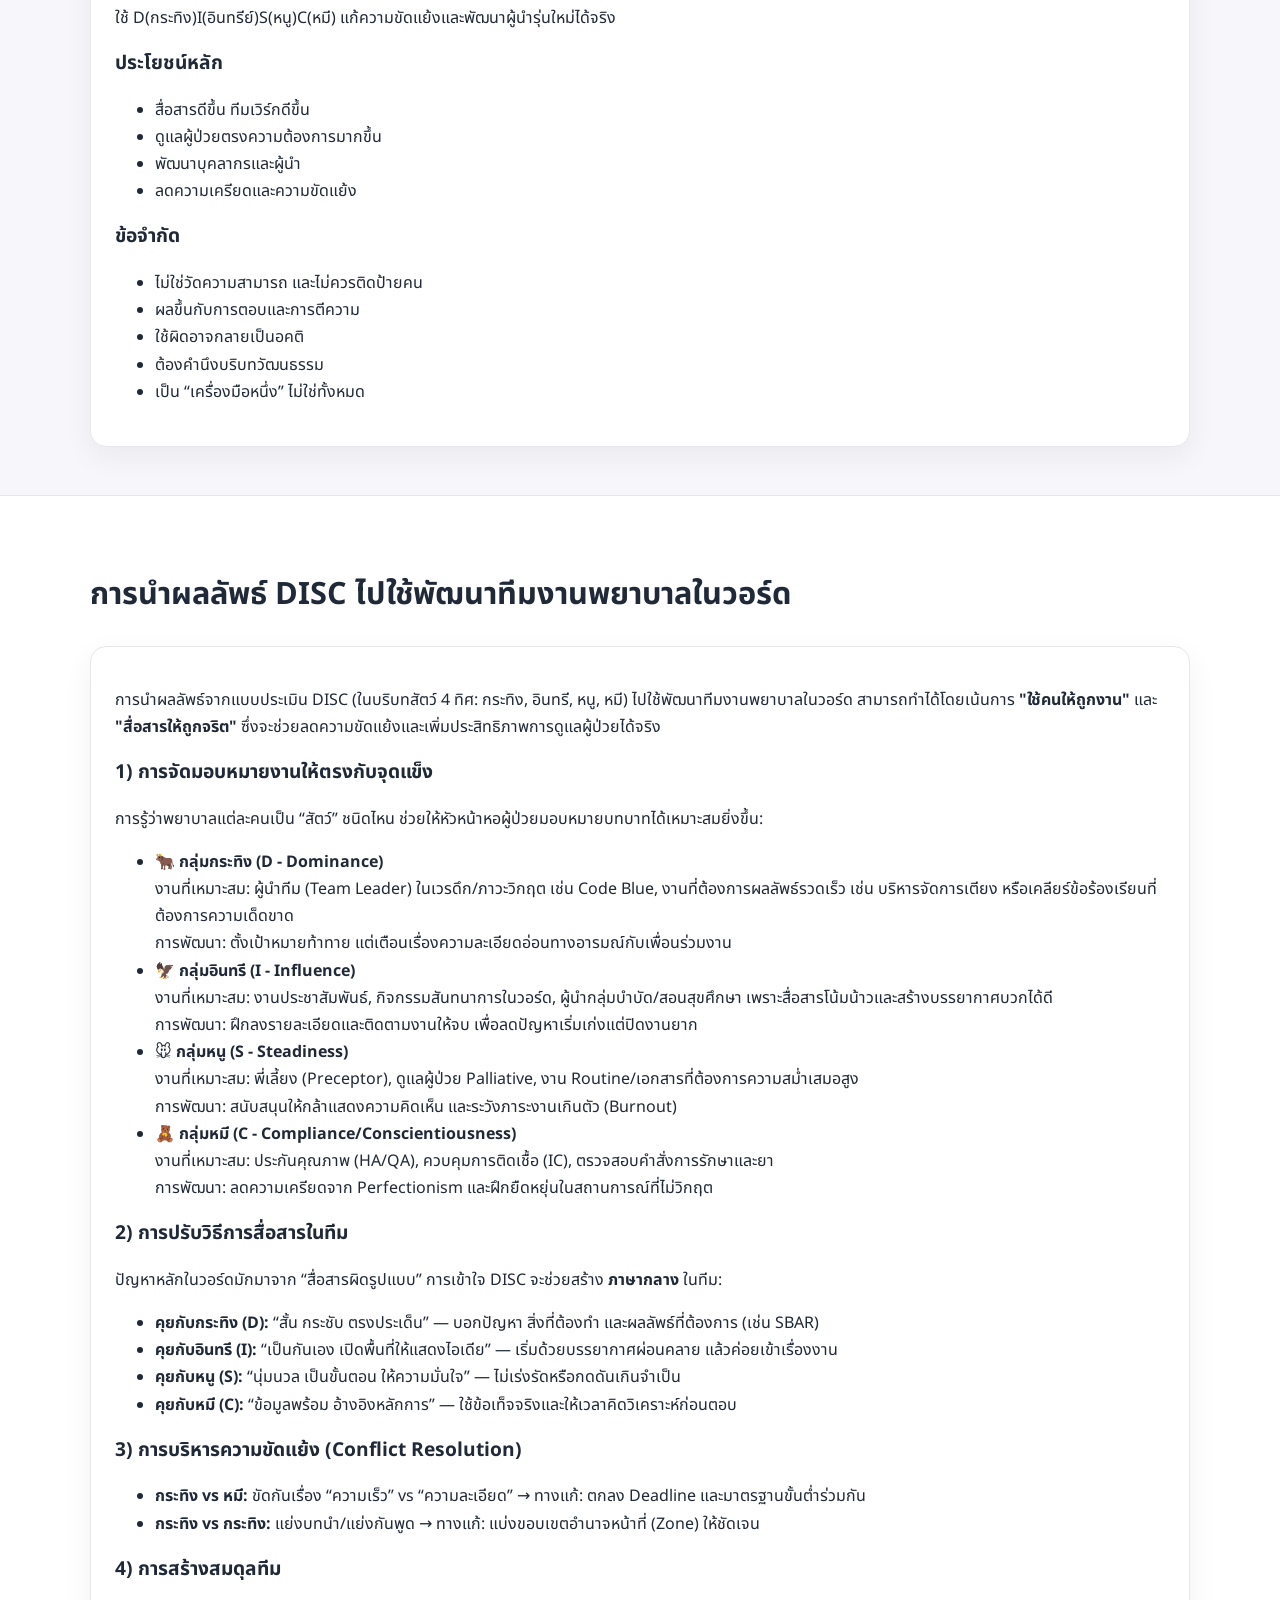
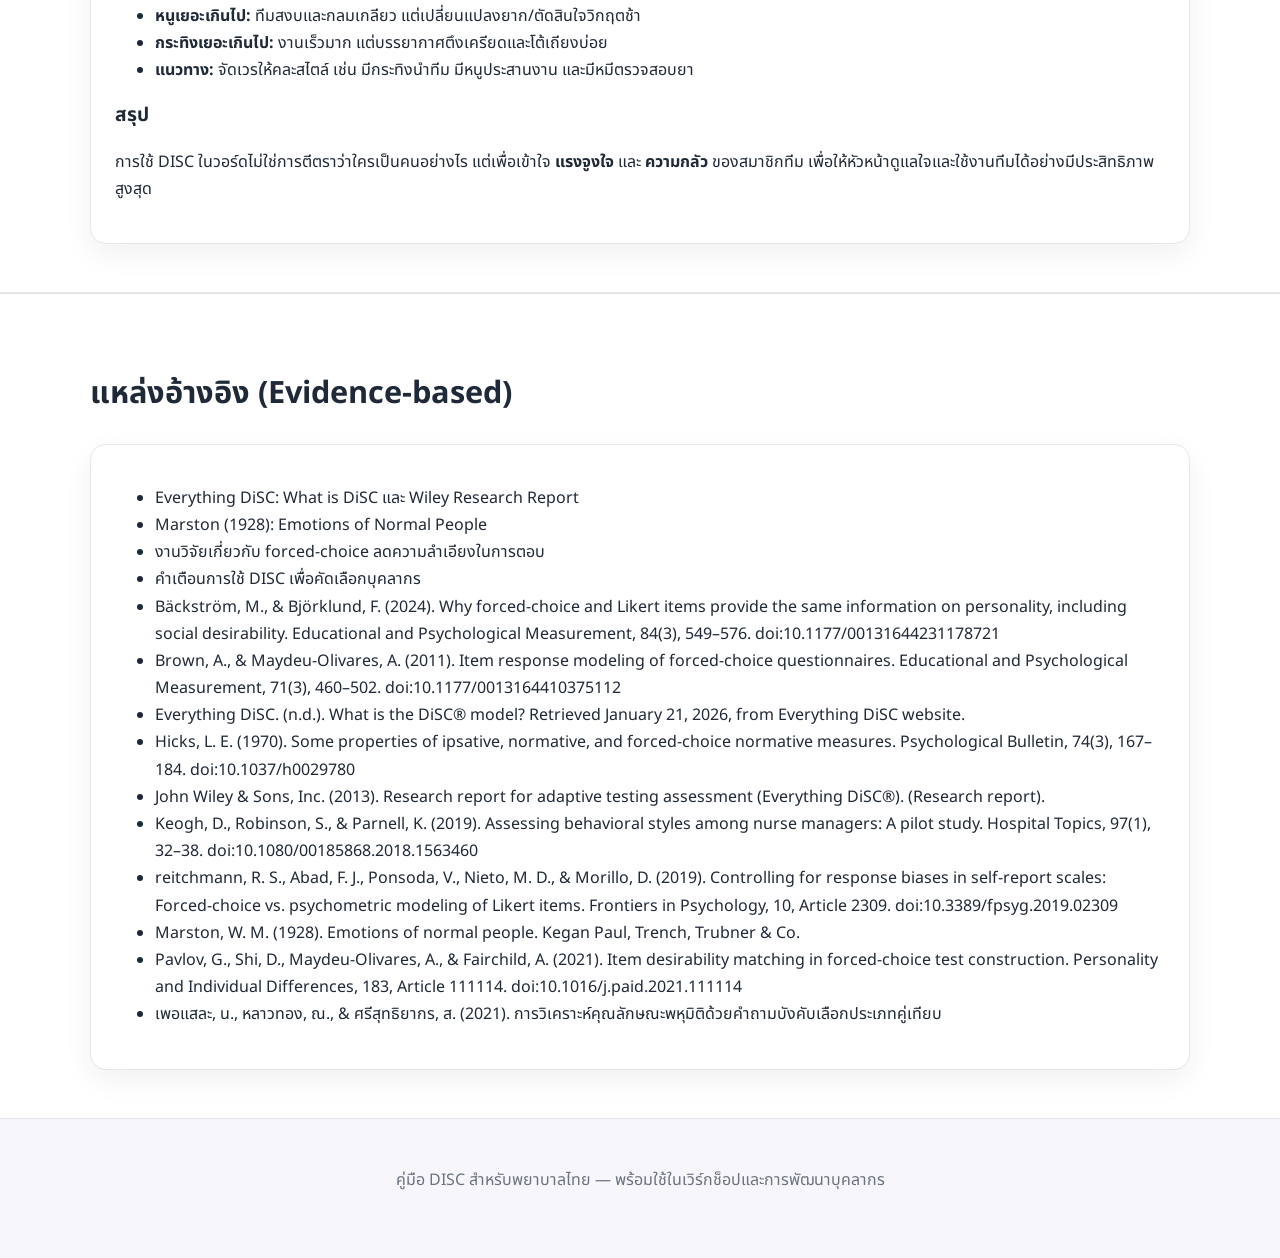
==== commit 7cc3a32c: "gre" ====
--- a/index.html
+++ b/index.html
@@ -21,6 +21,7 @@
         </p>
         <div class="hero-actions">
           <a class="button" href="#survey">เริ่มทำแบบสอบถาม 24 ข้อ</a>
+          <a class="button button-outline" href="admin.html">Admin</a>
         </div>
       </div>
     </header>
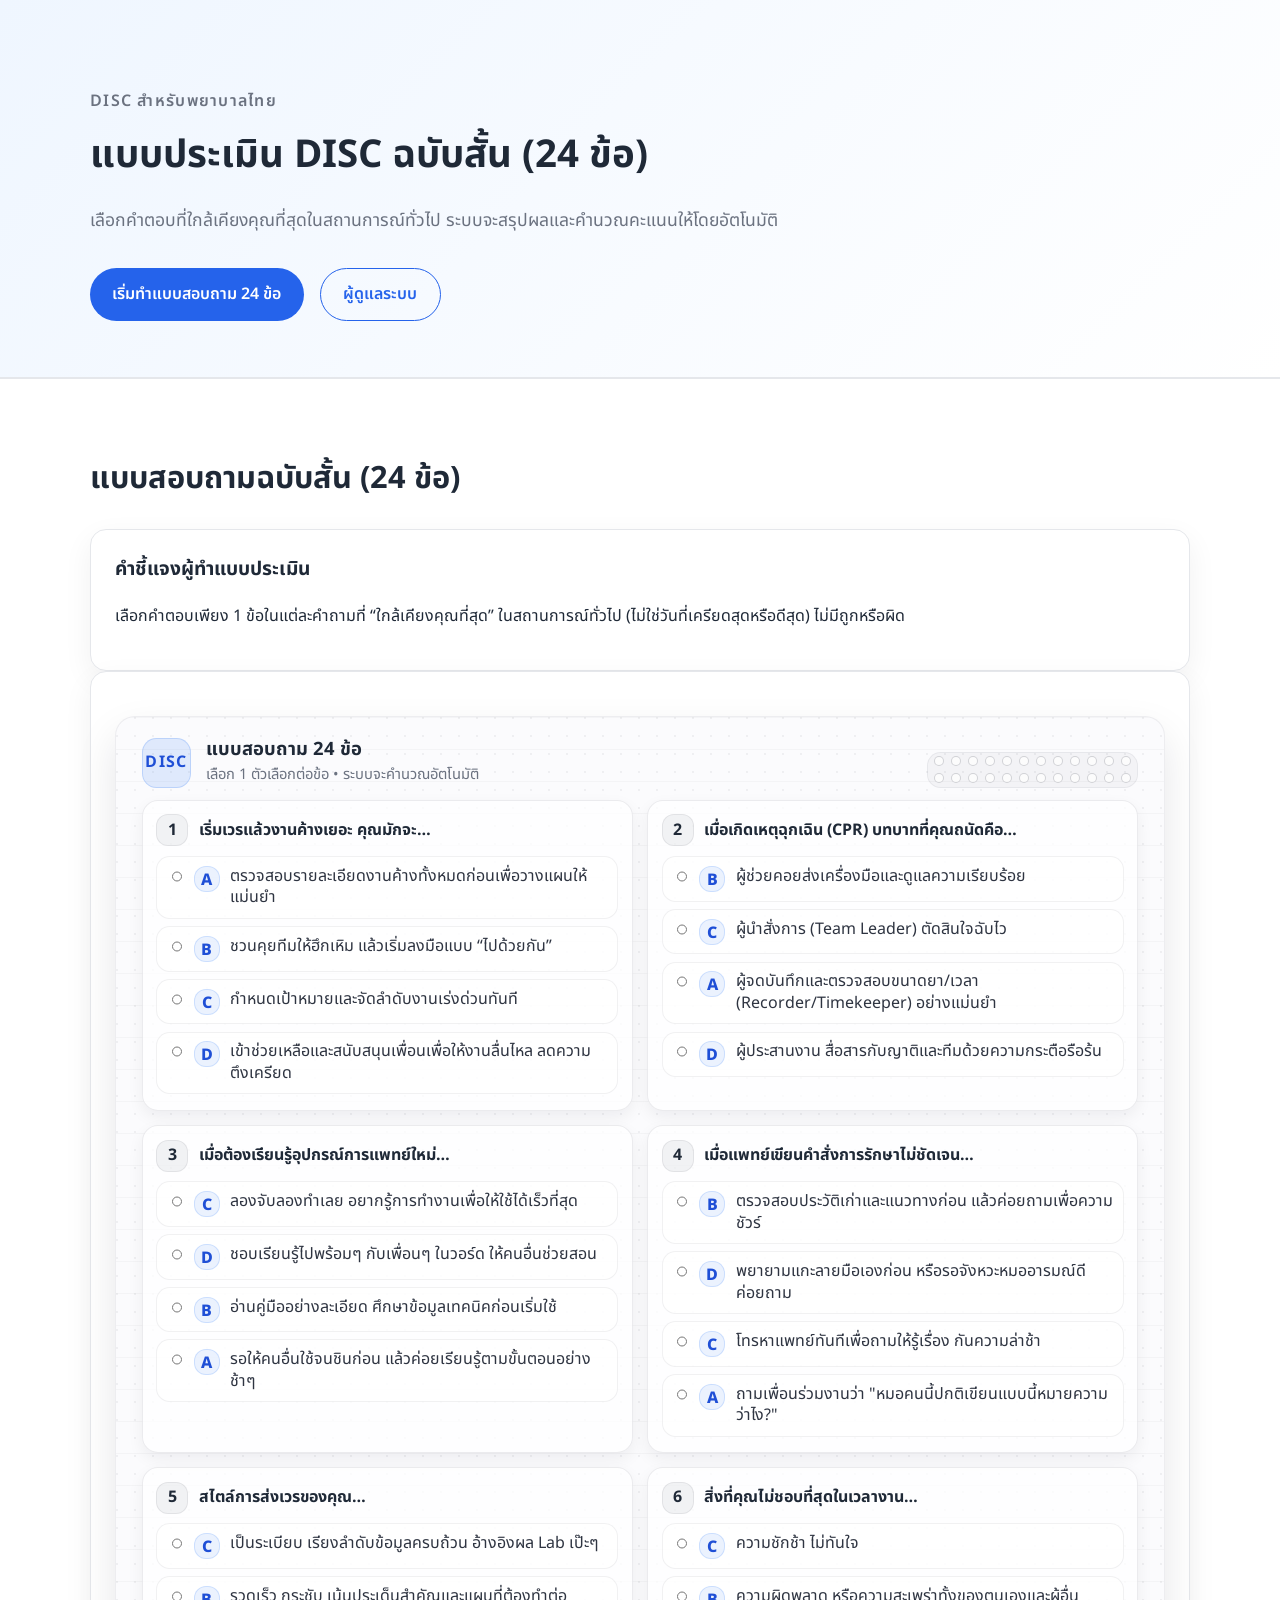
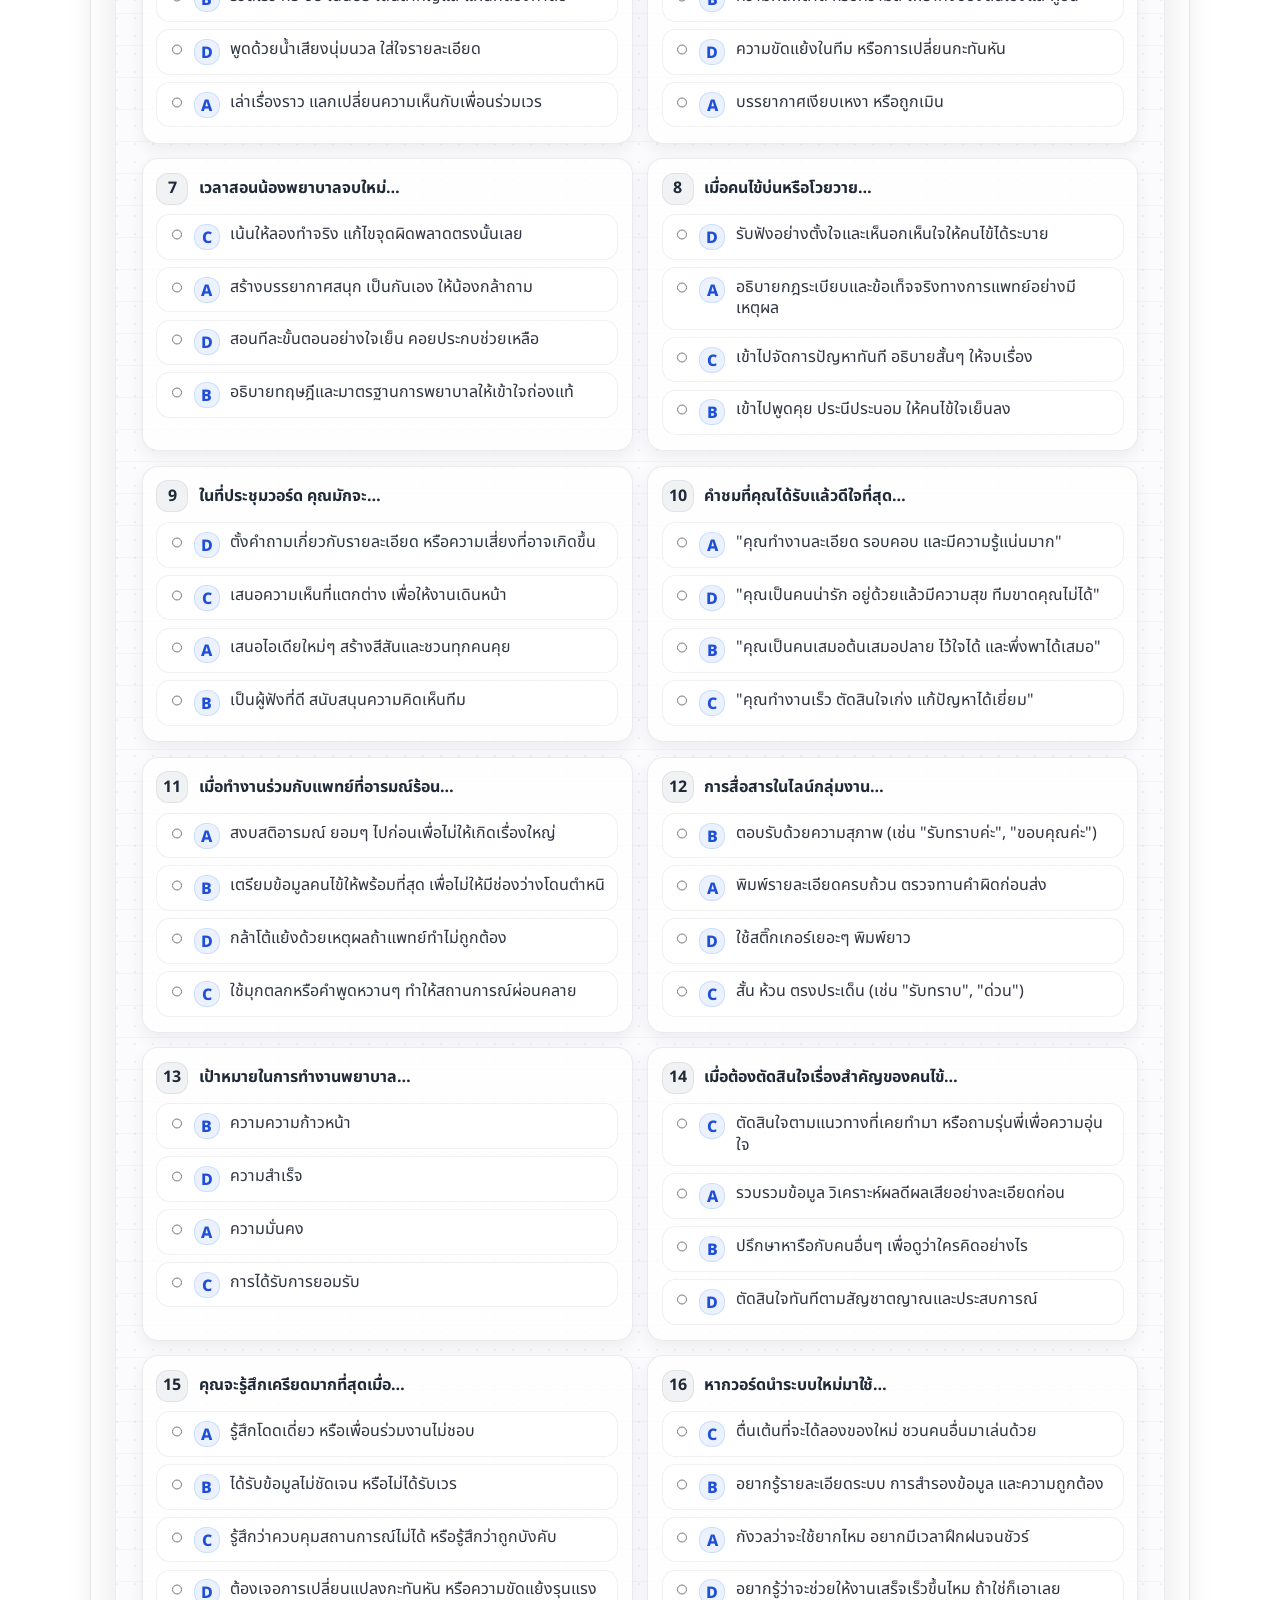
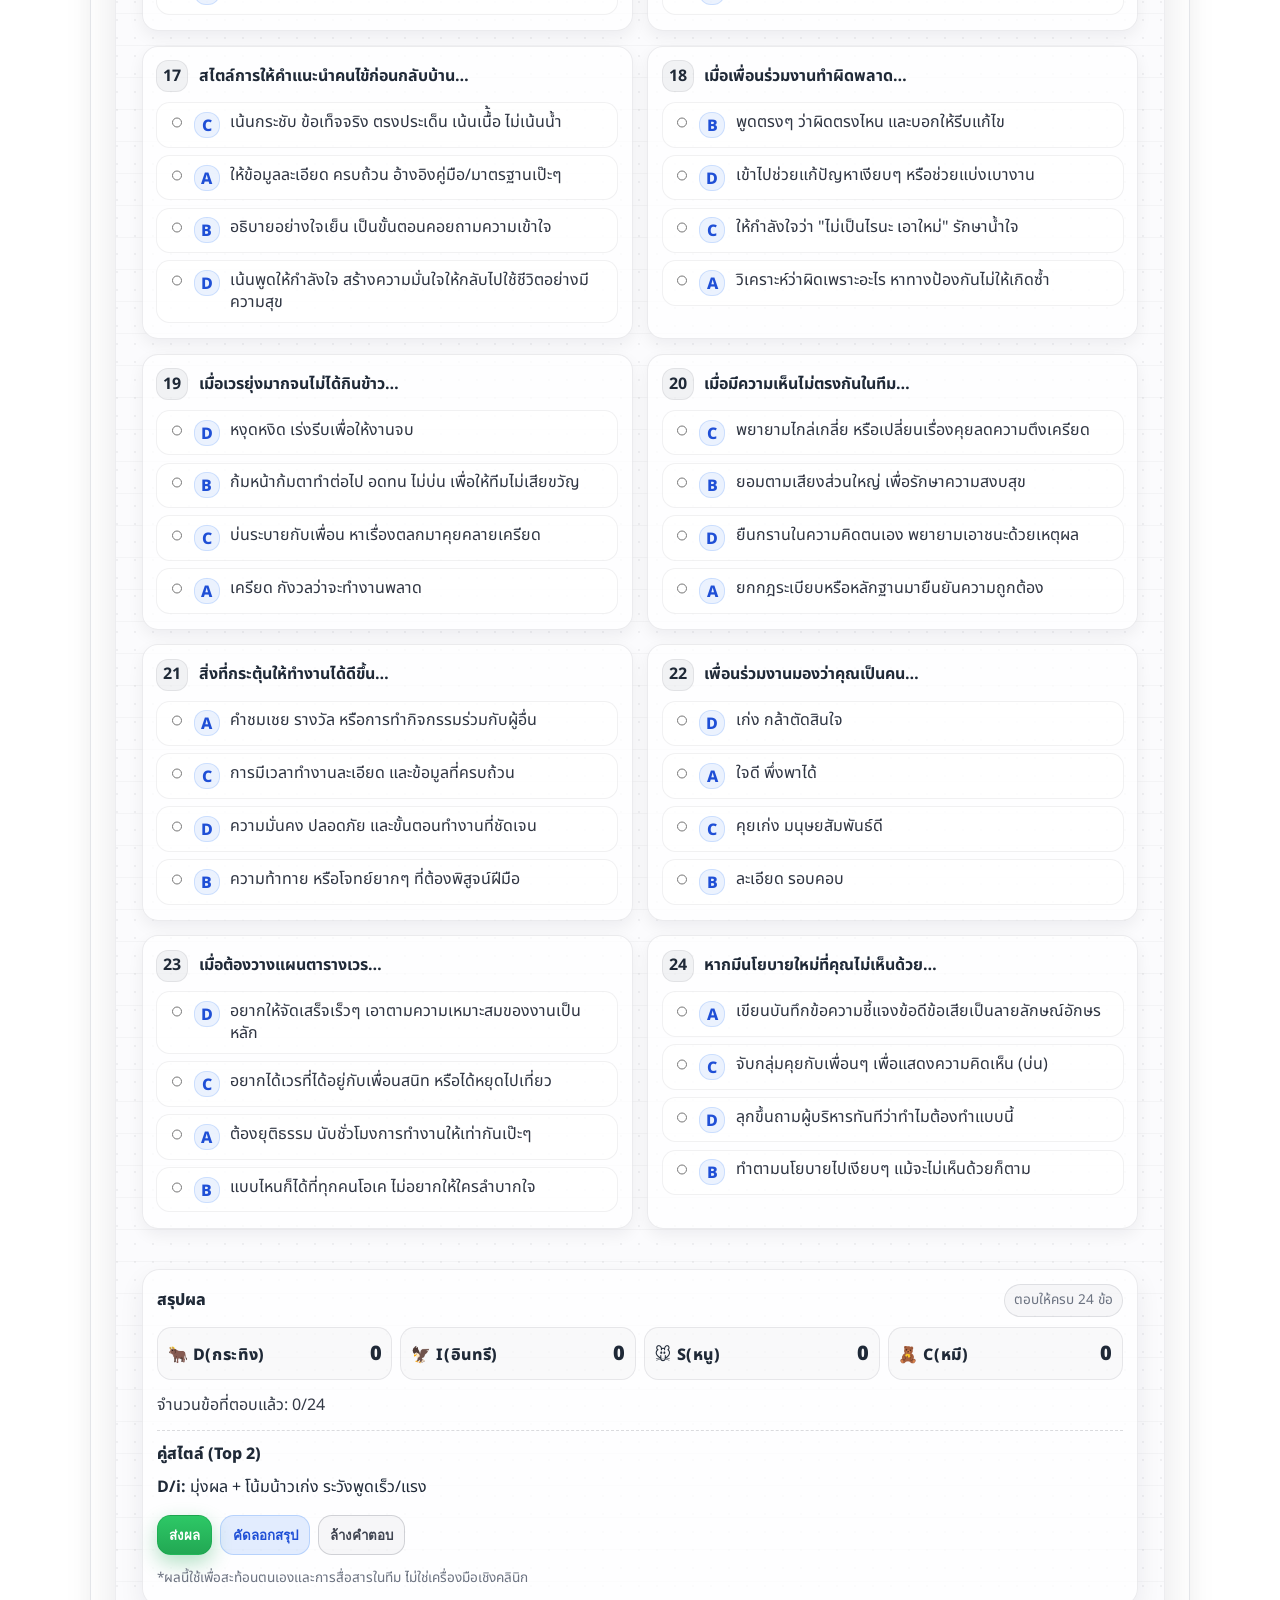
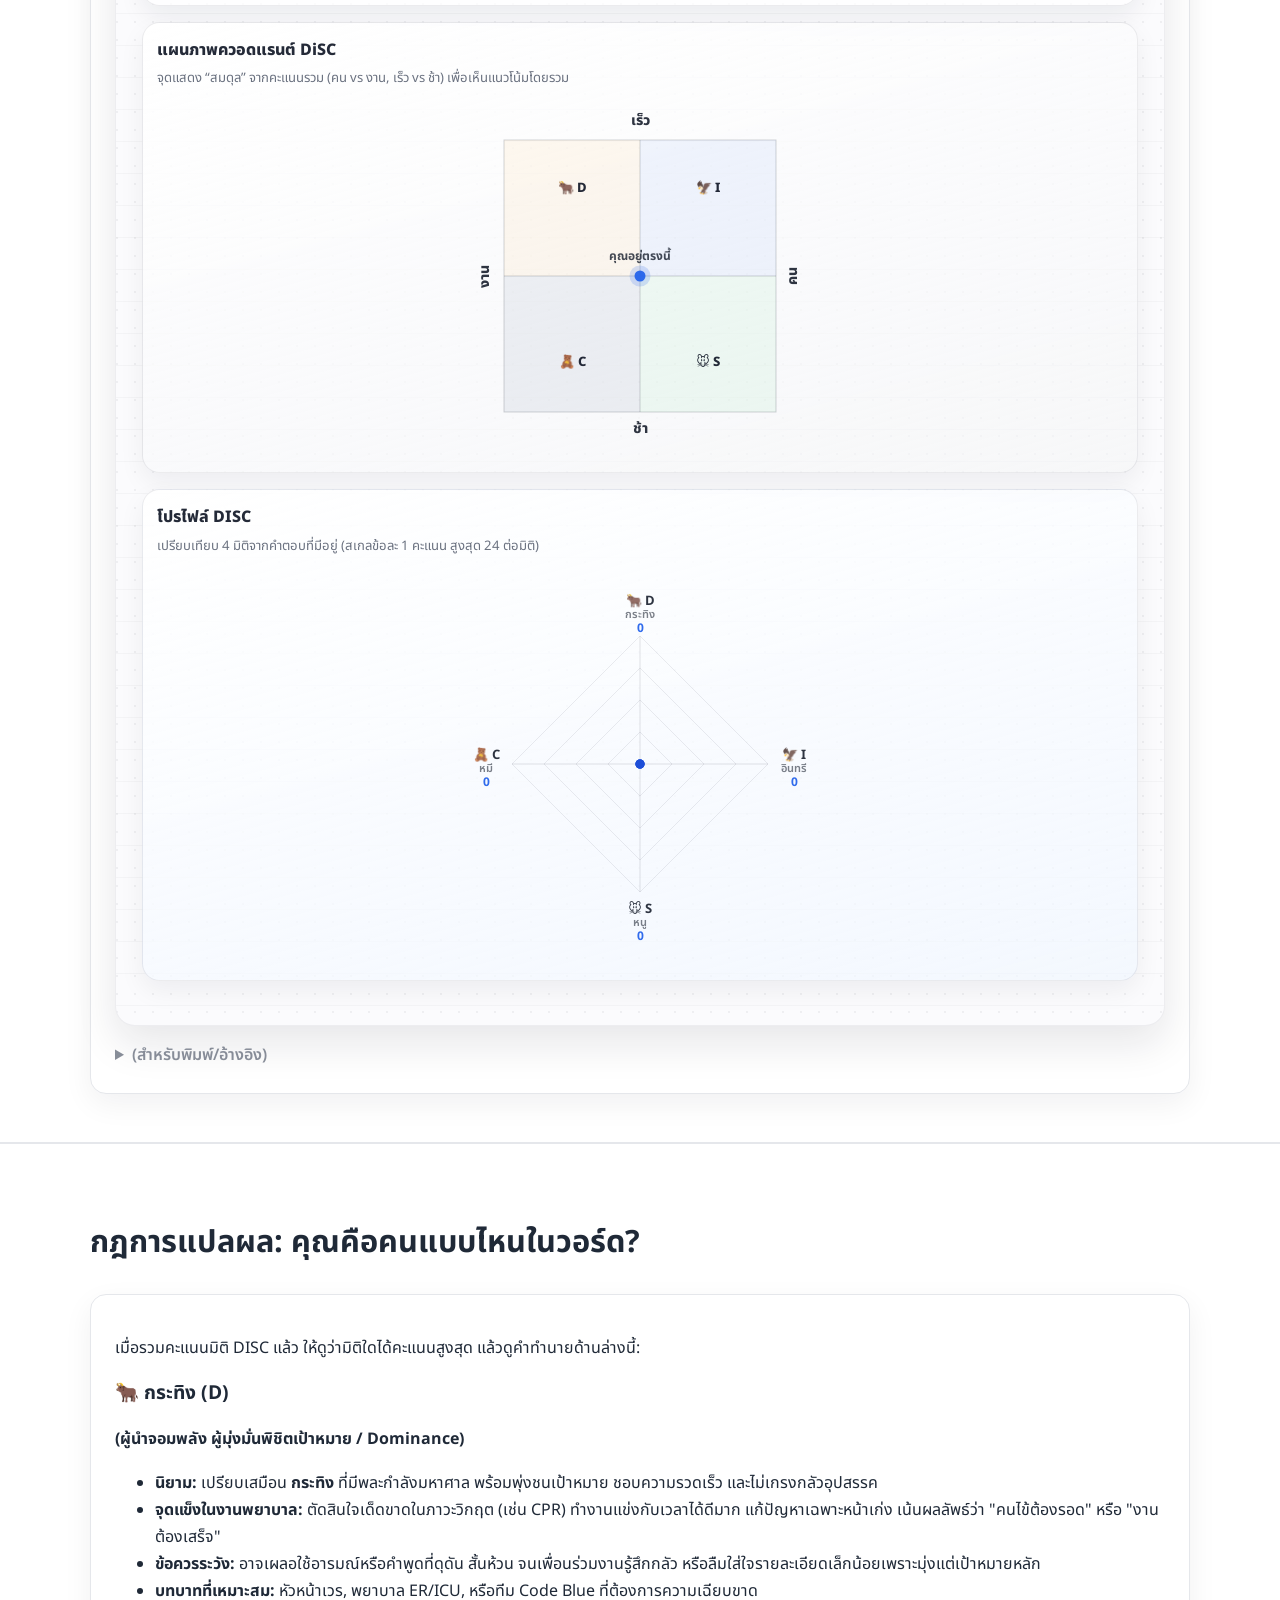
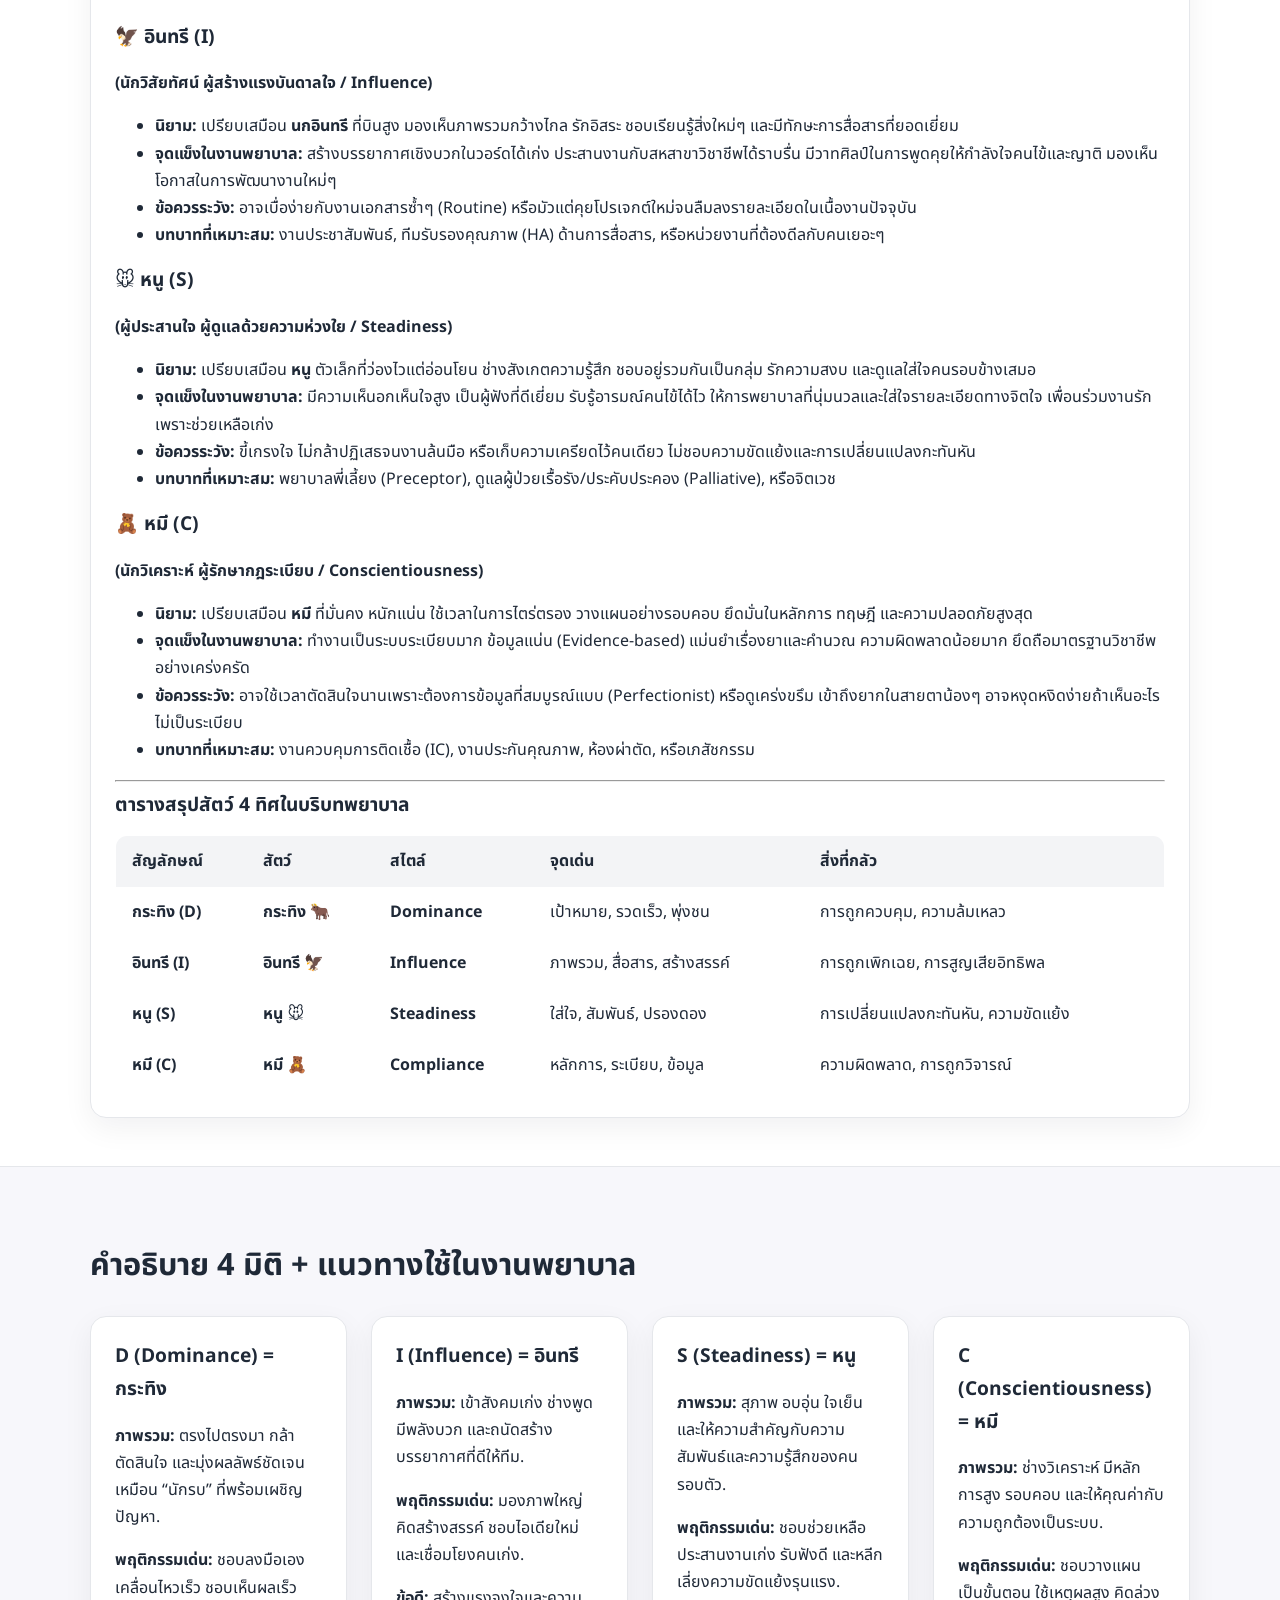
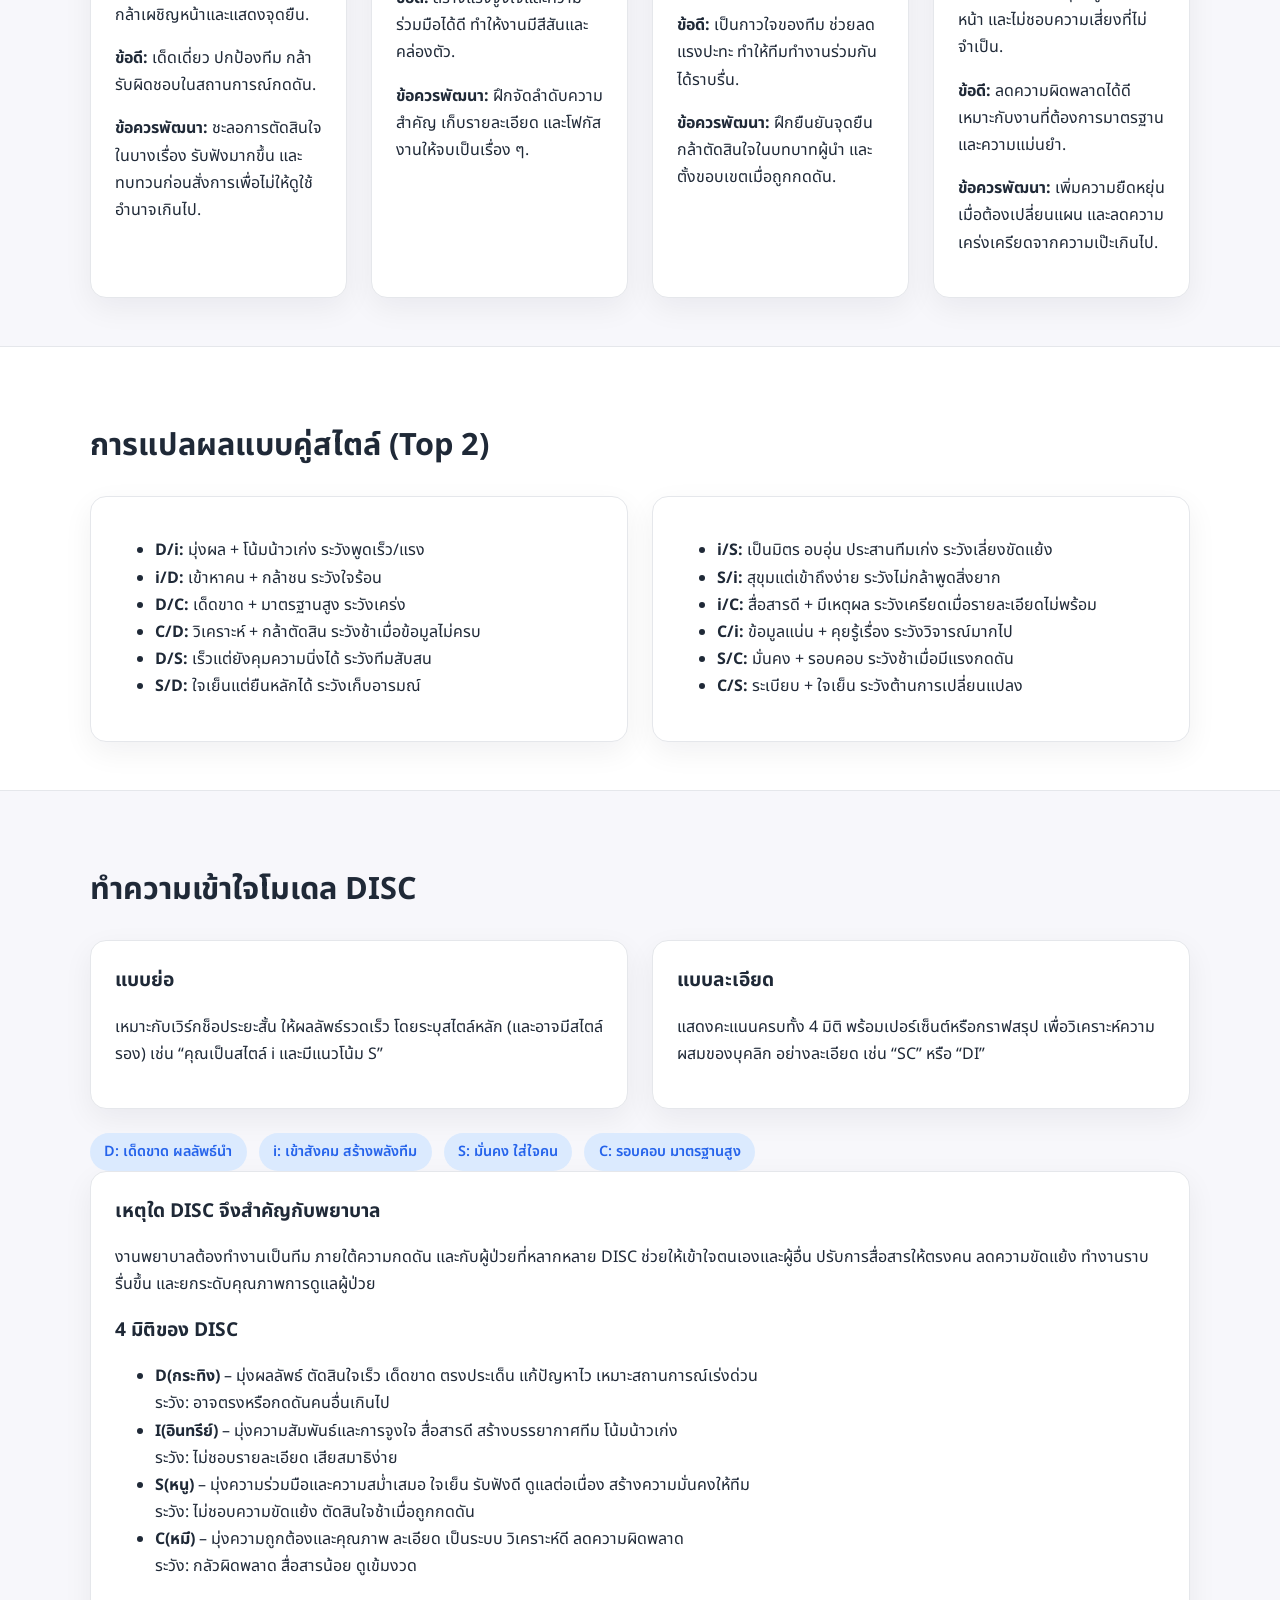
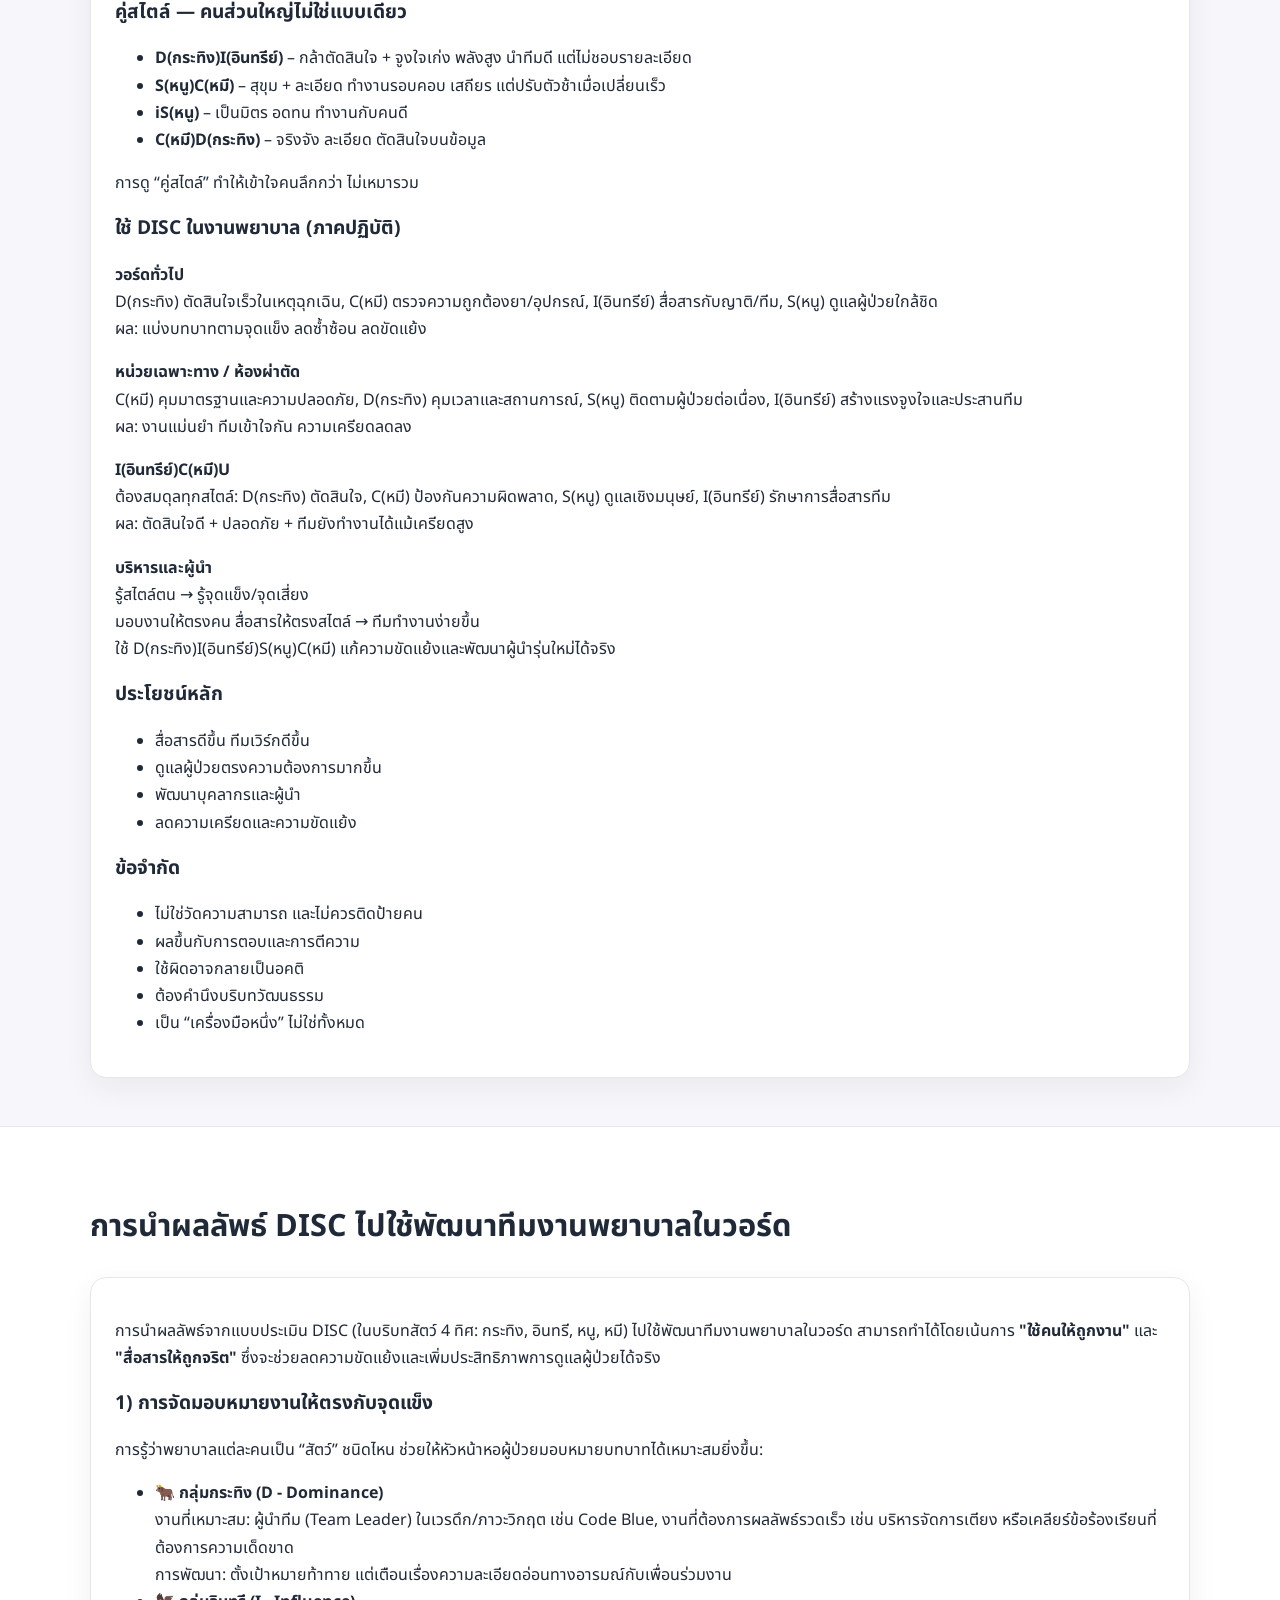
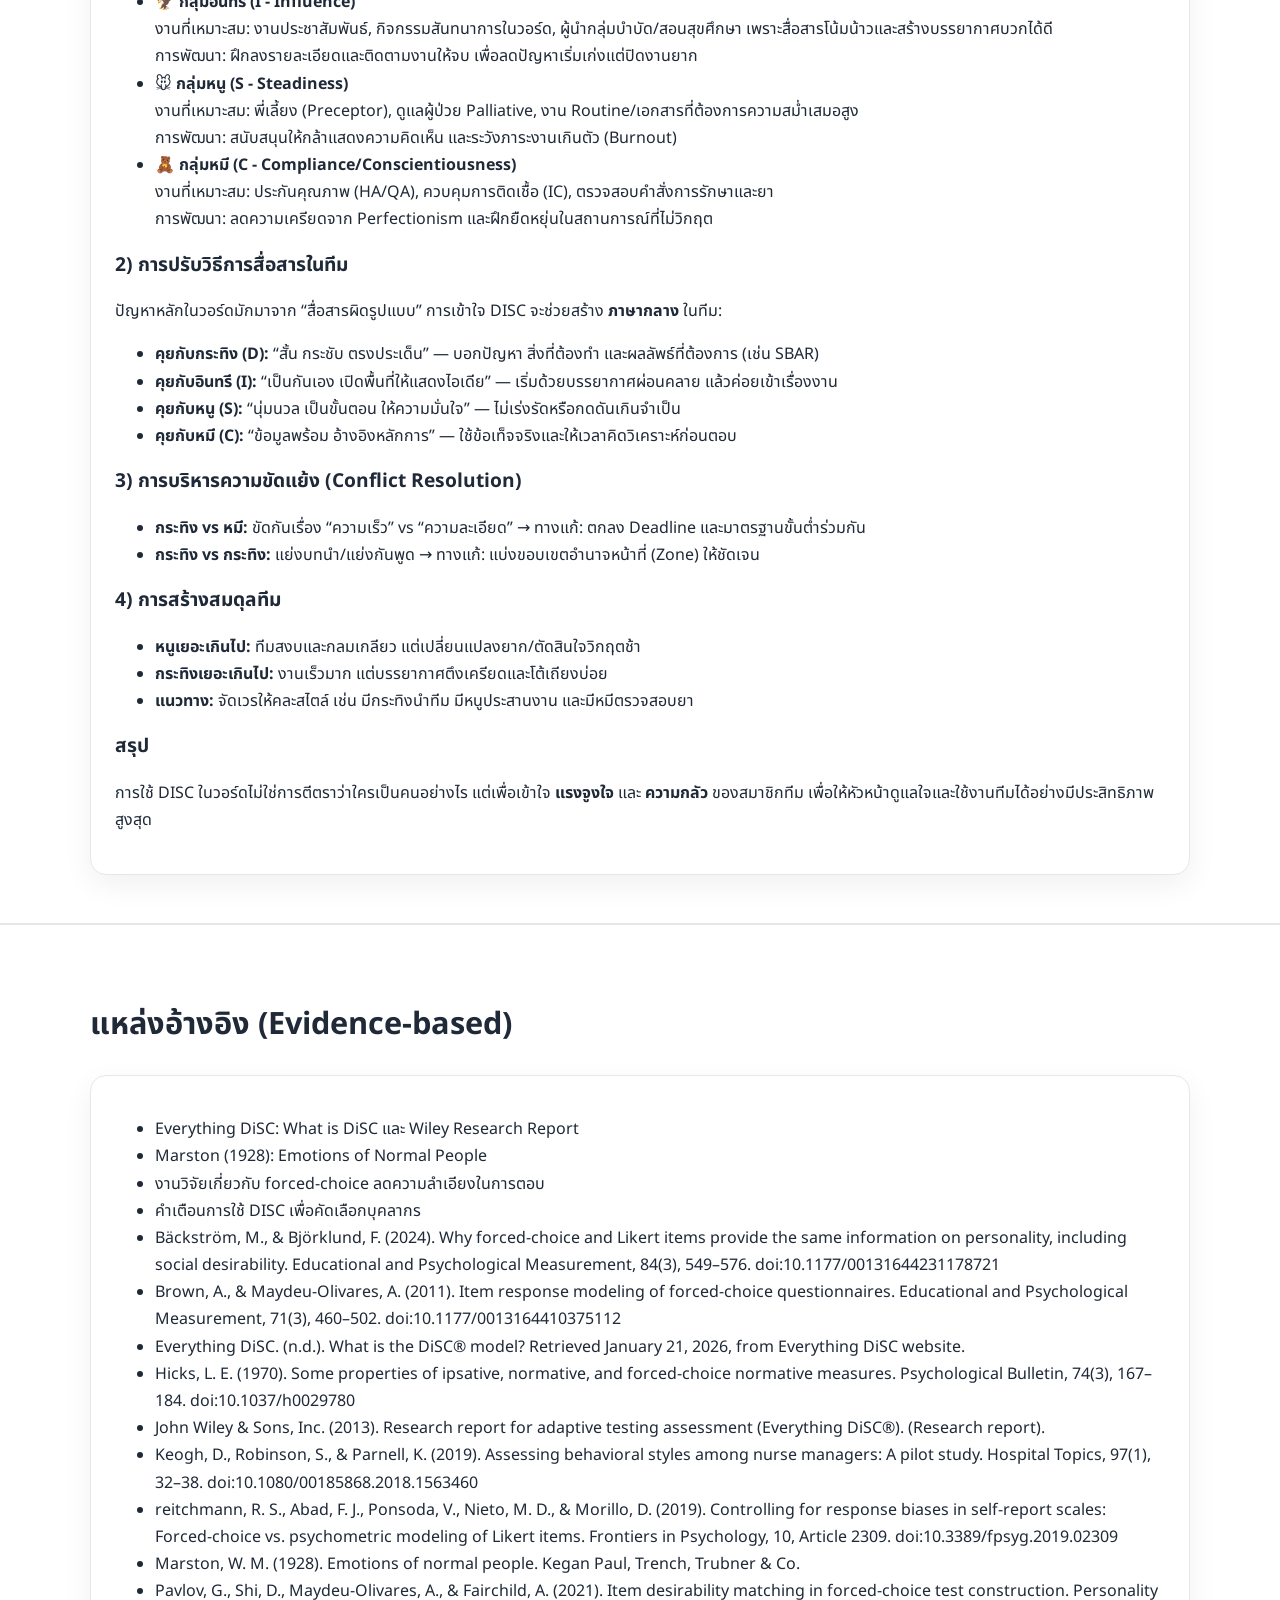
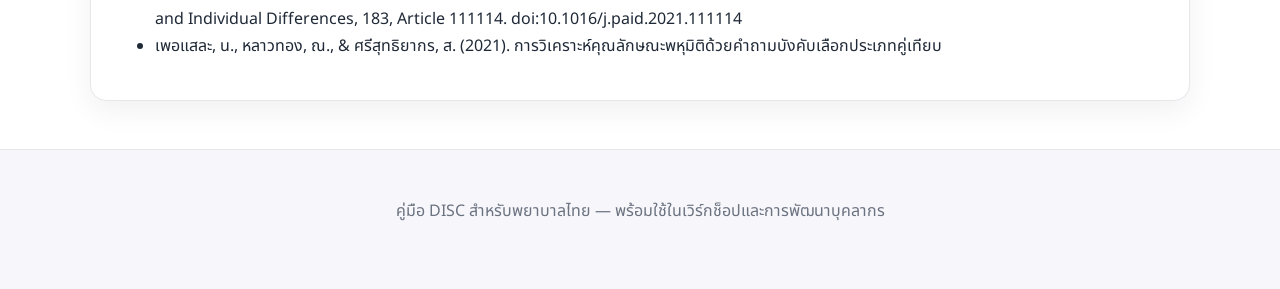
==== commit 85e7ec21: "fewf" ====
--- a/index.html
+++ b/index.html
@@ -15,13 +15,14 @@
   <body>
     <header class="hero">
       <div class="container">
-        <p class="eyebrow"></p>
-        <h1></h1>
+        <p class="eyebrow">DISC สำหรับพยาบาลไทย</p>
+        <h1>แบบประเมิน DISC ฉบับสั้น (24 ข้อ)</h1>
         <p class="lead">
+          เลือกคำตอบที่ใกล้เคียงคุณที่สุดในสถานการณ์ทั่วไป ระบบจะสรุปผลและคำนวณคะแนนให้โดยอัตโนมัติ
         </p>
         <div class="hero-actions">
           <a class="button" href="#survey">เริ่มทำแบบสอบถาม 24 ข้อ</a>
-          <a class="button button-outline" href="admin.html">Admin</a>
+          <a class="button button-outline" href="admin.html">ผู้ดูแลระบบ</a>
         </div>
       </div>
     </header>
@@ -261,7 +262,7 @@
                 </ul>
               </li>
             </ol>
-            <h4>Scoring Key</h4>
+            <h4>ตารางให้คะแนน</h4>
             <table>
               <thead>
                 <tr><th>ข้อ</th><th>ตอบ A</th><th>ตอบ B</th><th>ตอบ C</th><th>ตอบ D</th></tr>
--- a/assets/style.css
+++ b/assets/style.css
@@ -591,6 +591,17 @@
   max-width: 100%;
 }
 
+.disc-quiz .nbk-quadrant-card {
+  margin-top: 1rem;
+  border-radius: 1.1rem;
+  border: 1px solid rgba(17, 24, 39, 0.08);
+  background: linear-gradient(165deg, rgba(255, 255, 255, 0.92), rgba(243, 244, 246, 0.60));
+  box-shadow: 0 10px 26px rgba(17, 24, 39, 0.06);
+  padding: 0.85rem 0.75rem 1rem;
+  min-width: 0;
+  max-width: 100%;
+}
+
 .disc-quiz .nbk-radar-head {
   margin-bottom: 0.5rem;
   padding: 0 0.15rem;
@@ -964,6 +975,31 @@
   background: #f3f4f6;
 }
 
+.admin-table td {
+  max-width: 520px;
+  overflow-wrap: anywhere;
+  word-break: break-word;
+}
+
+.admin-json-details {
+  max-width: 520px;
+}
+
+.admin-json-summary {
+  cursor: pointer;
+  color: rgba(17, 24, 39, 0.88);
+}
+
+.admin-json-pre {
+  margin: 0.6rem 0 0;
+  padding: 0.65rem 0.75rem;
+  border-radius: 0.85rem;
+  background: rgba(17, 24, 39, 0.04);
+  border: 1px solid rgba(17, 24, 39, 0.08);
+  white-space: pre-wrap;
+  overflow-wrap: anywhere;
+}
+
 .admin-code code {
   display: block;
   padding: 0.75rem;
@@ -972,3 +1008,13 @@
   border: 1px solid rgba(17, 24, 39, 0.08);
   overflow-x: auto;
 }
+
+@media (max-width: 820px) {
+  .admin-date {
+    flex-direction: column;
+    align-items: flex-start;
+  }
+  .admin-date-metrics {
+    justify-content: flex-start;
+  }
+}
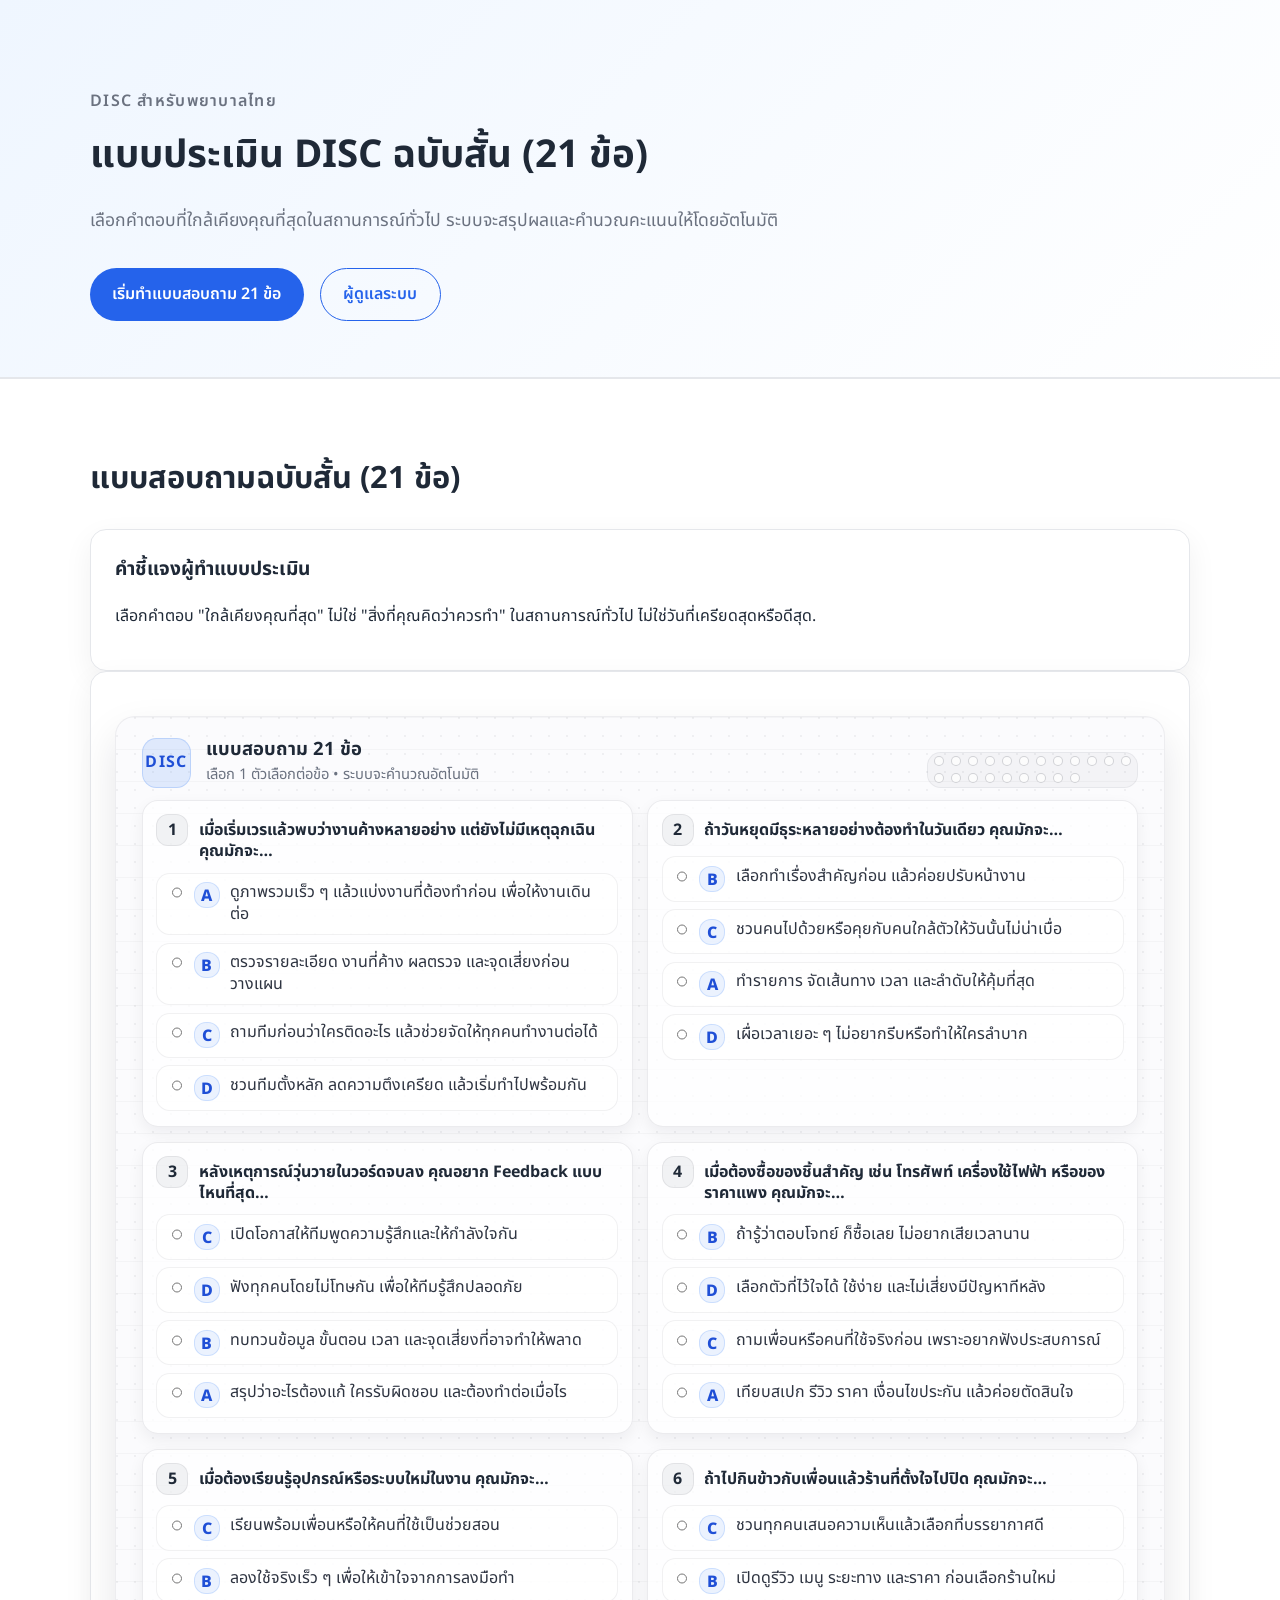
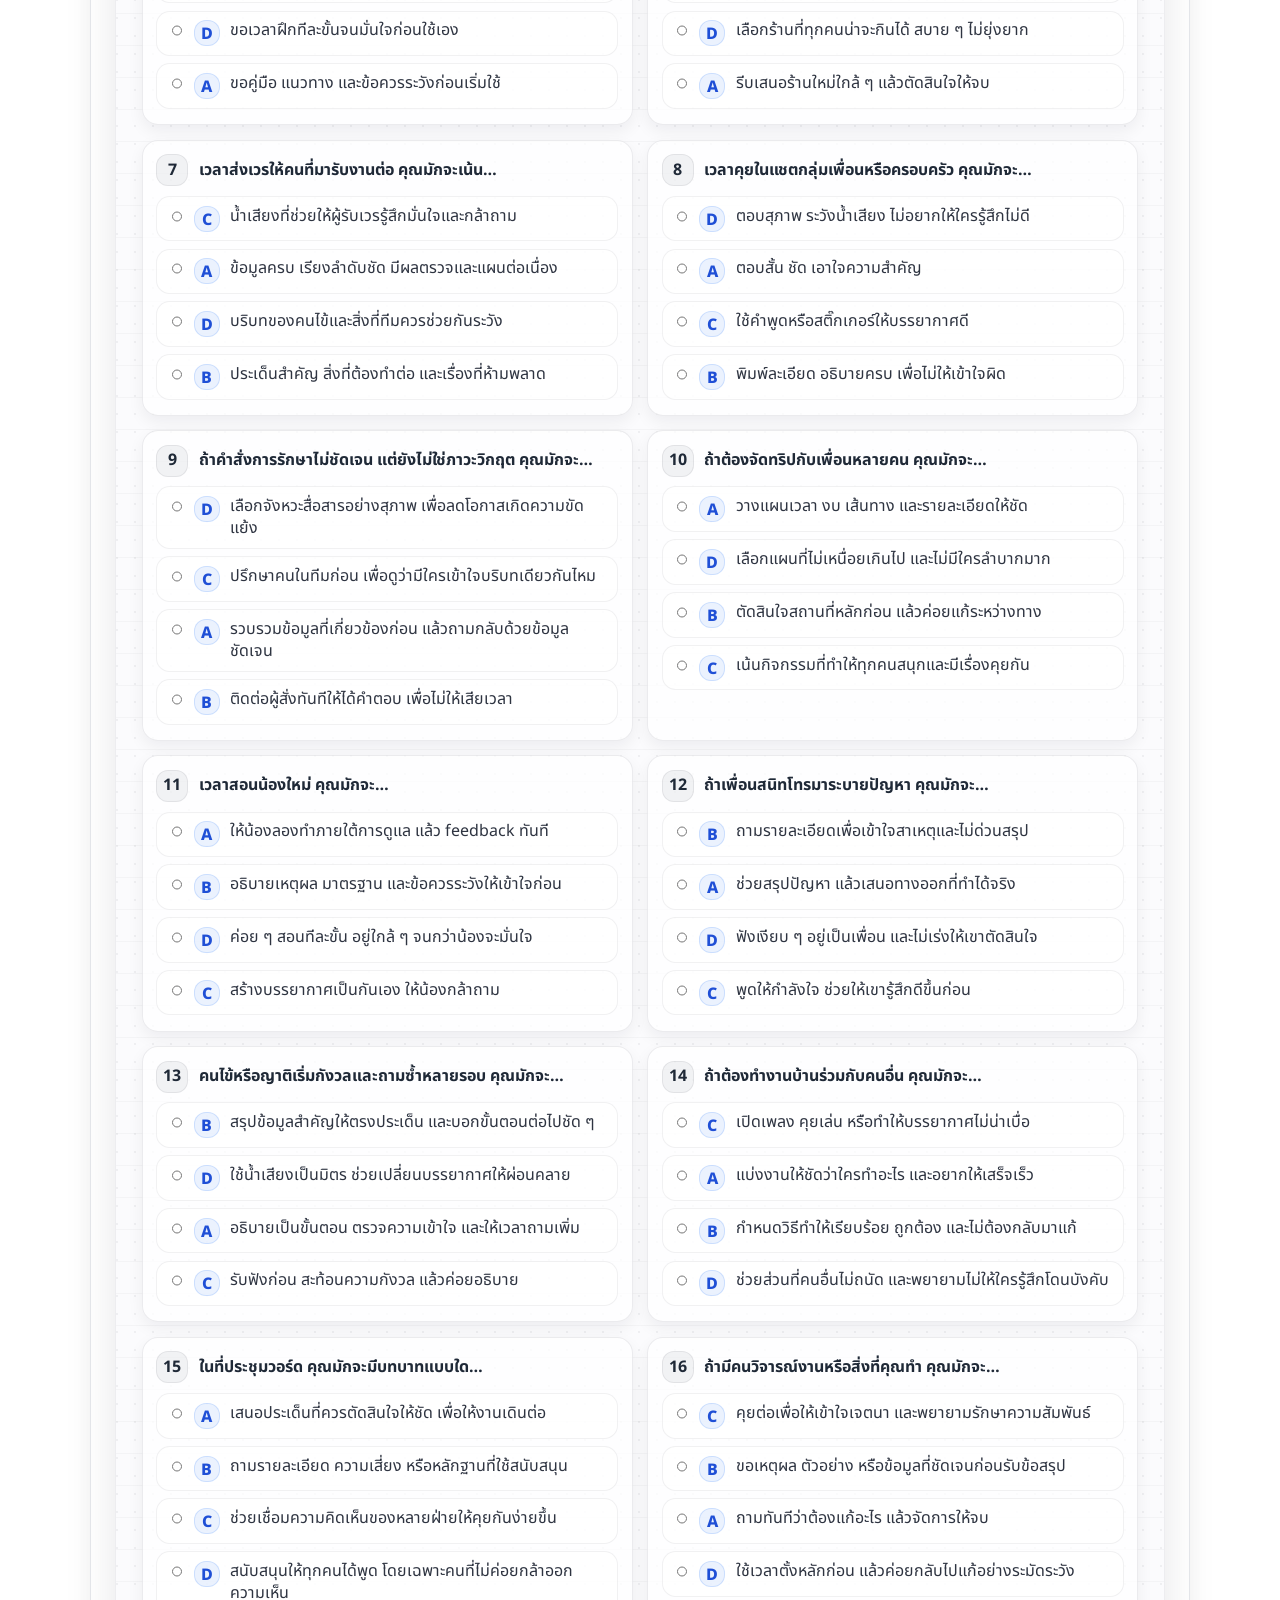
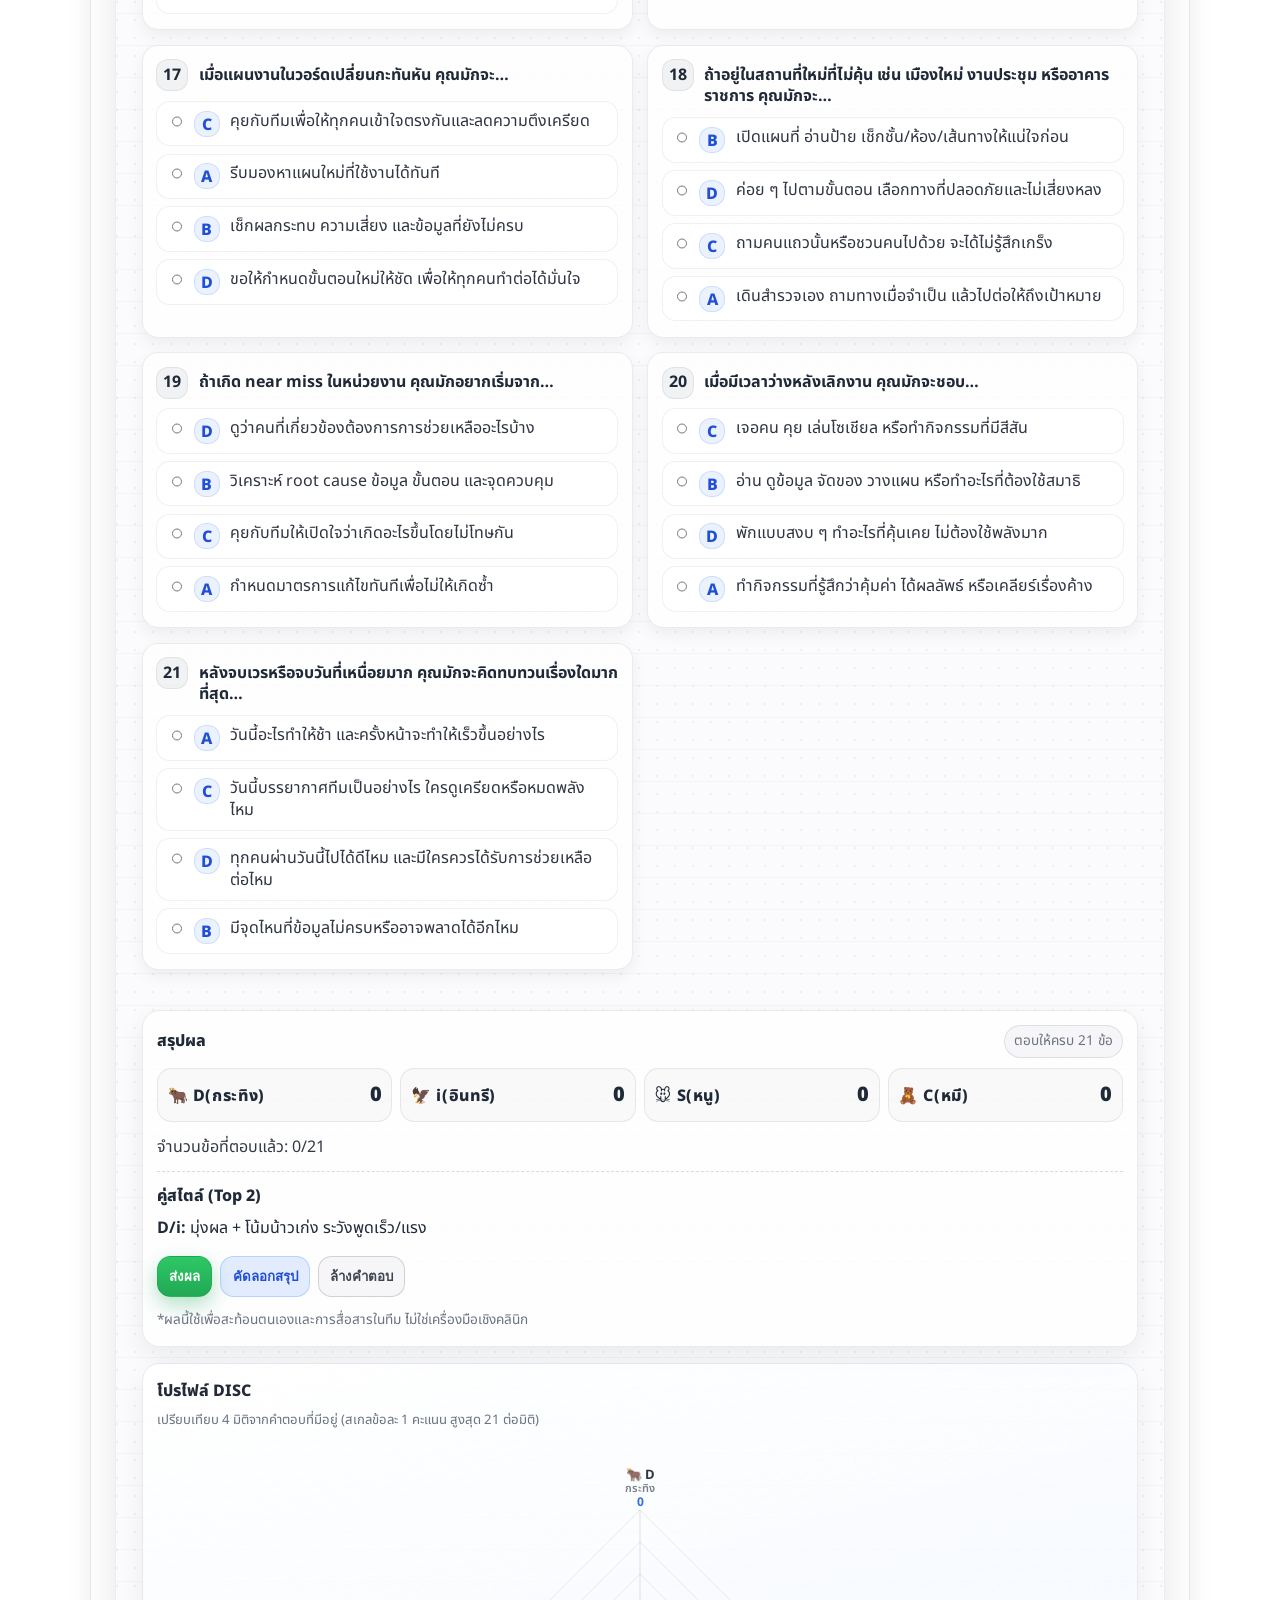
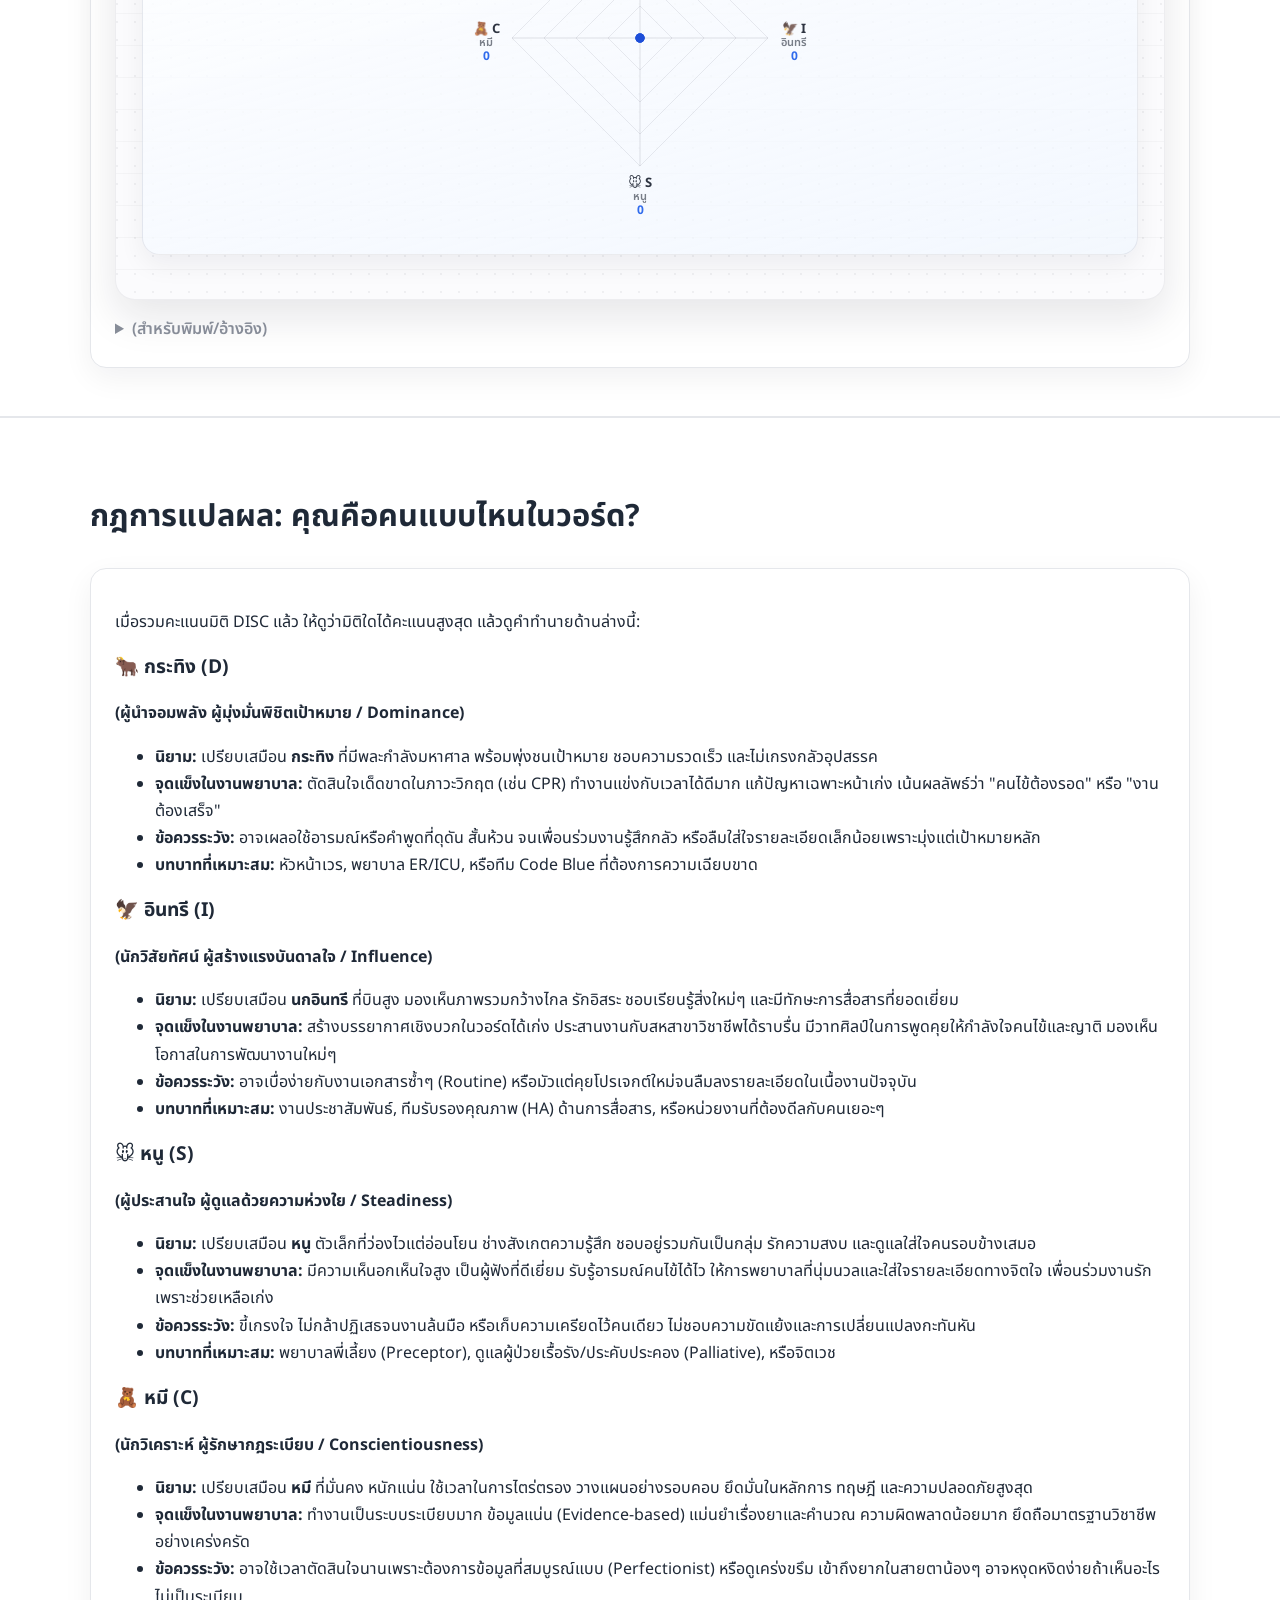
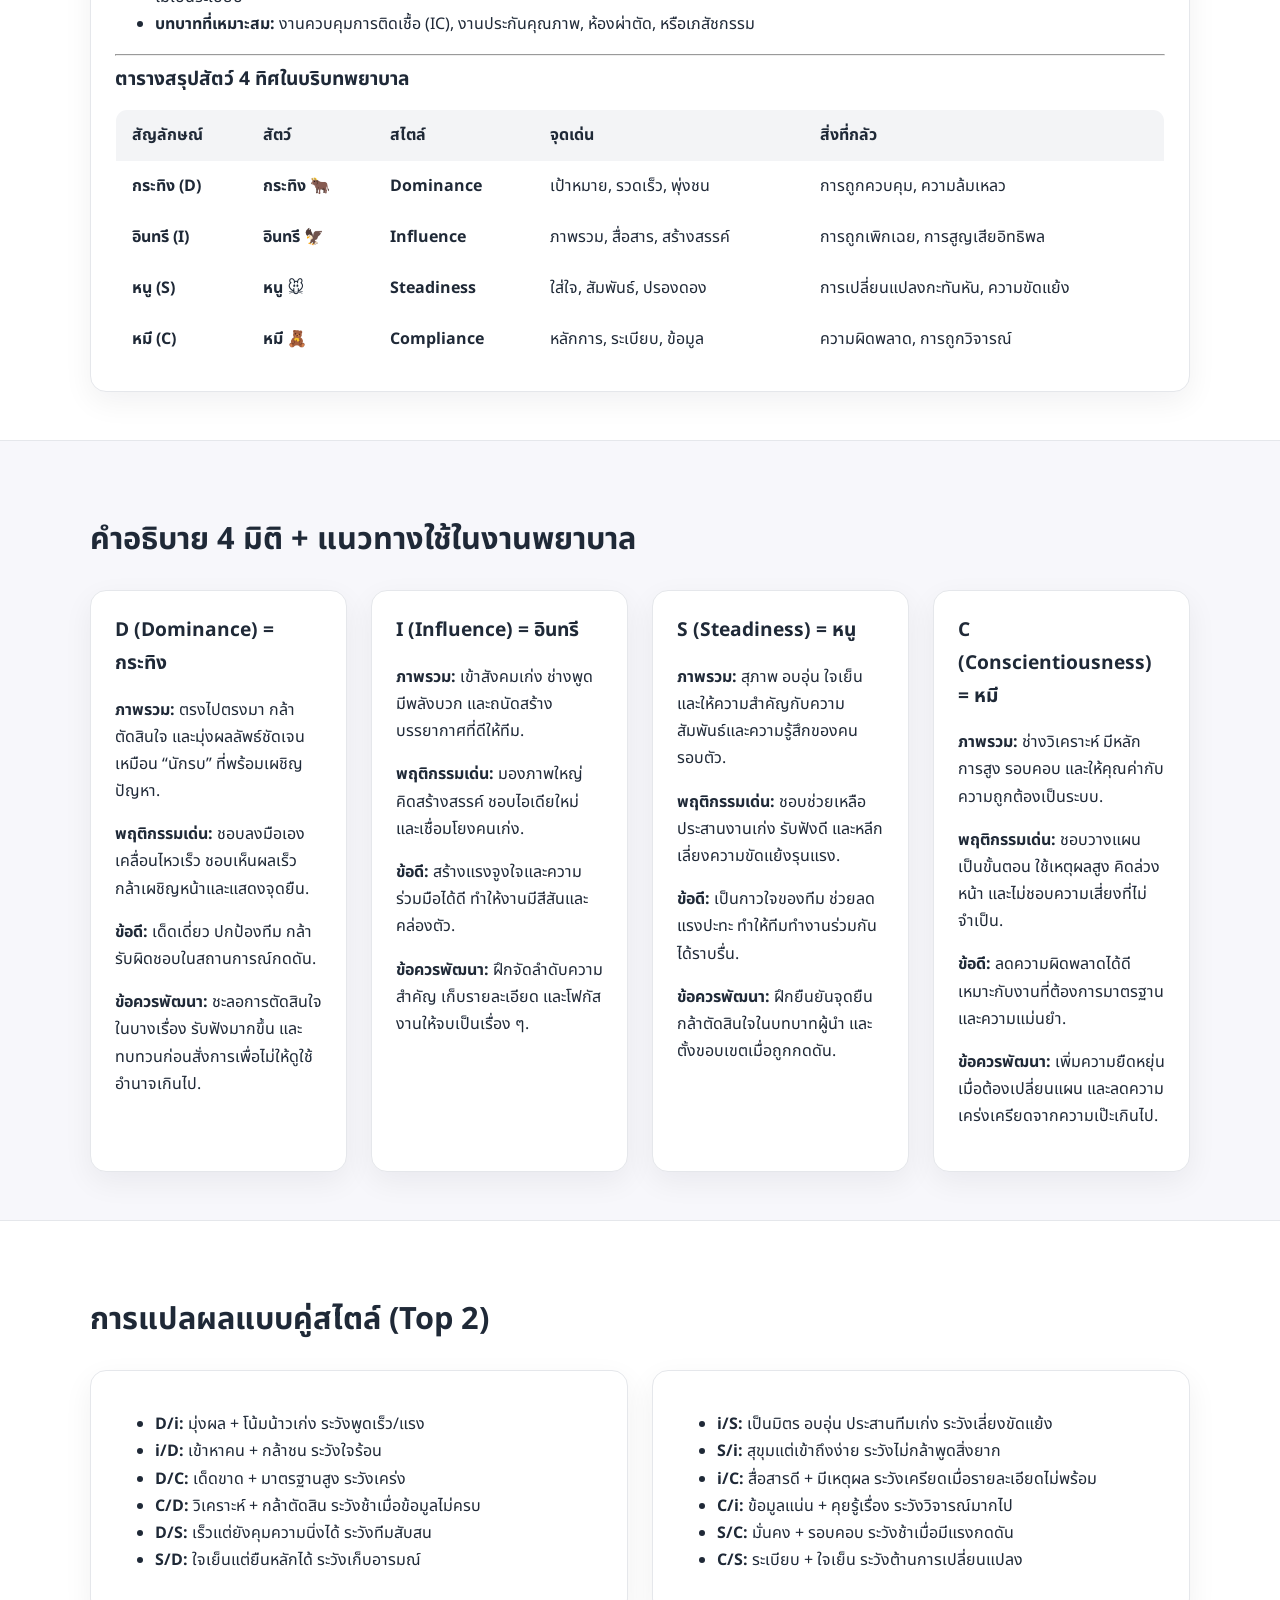
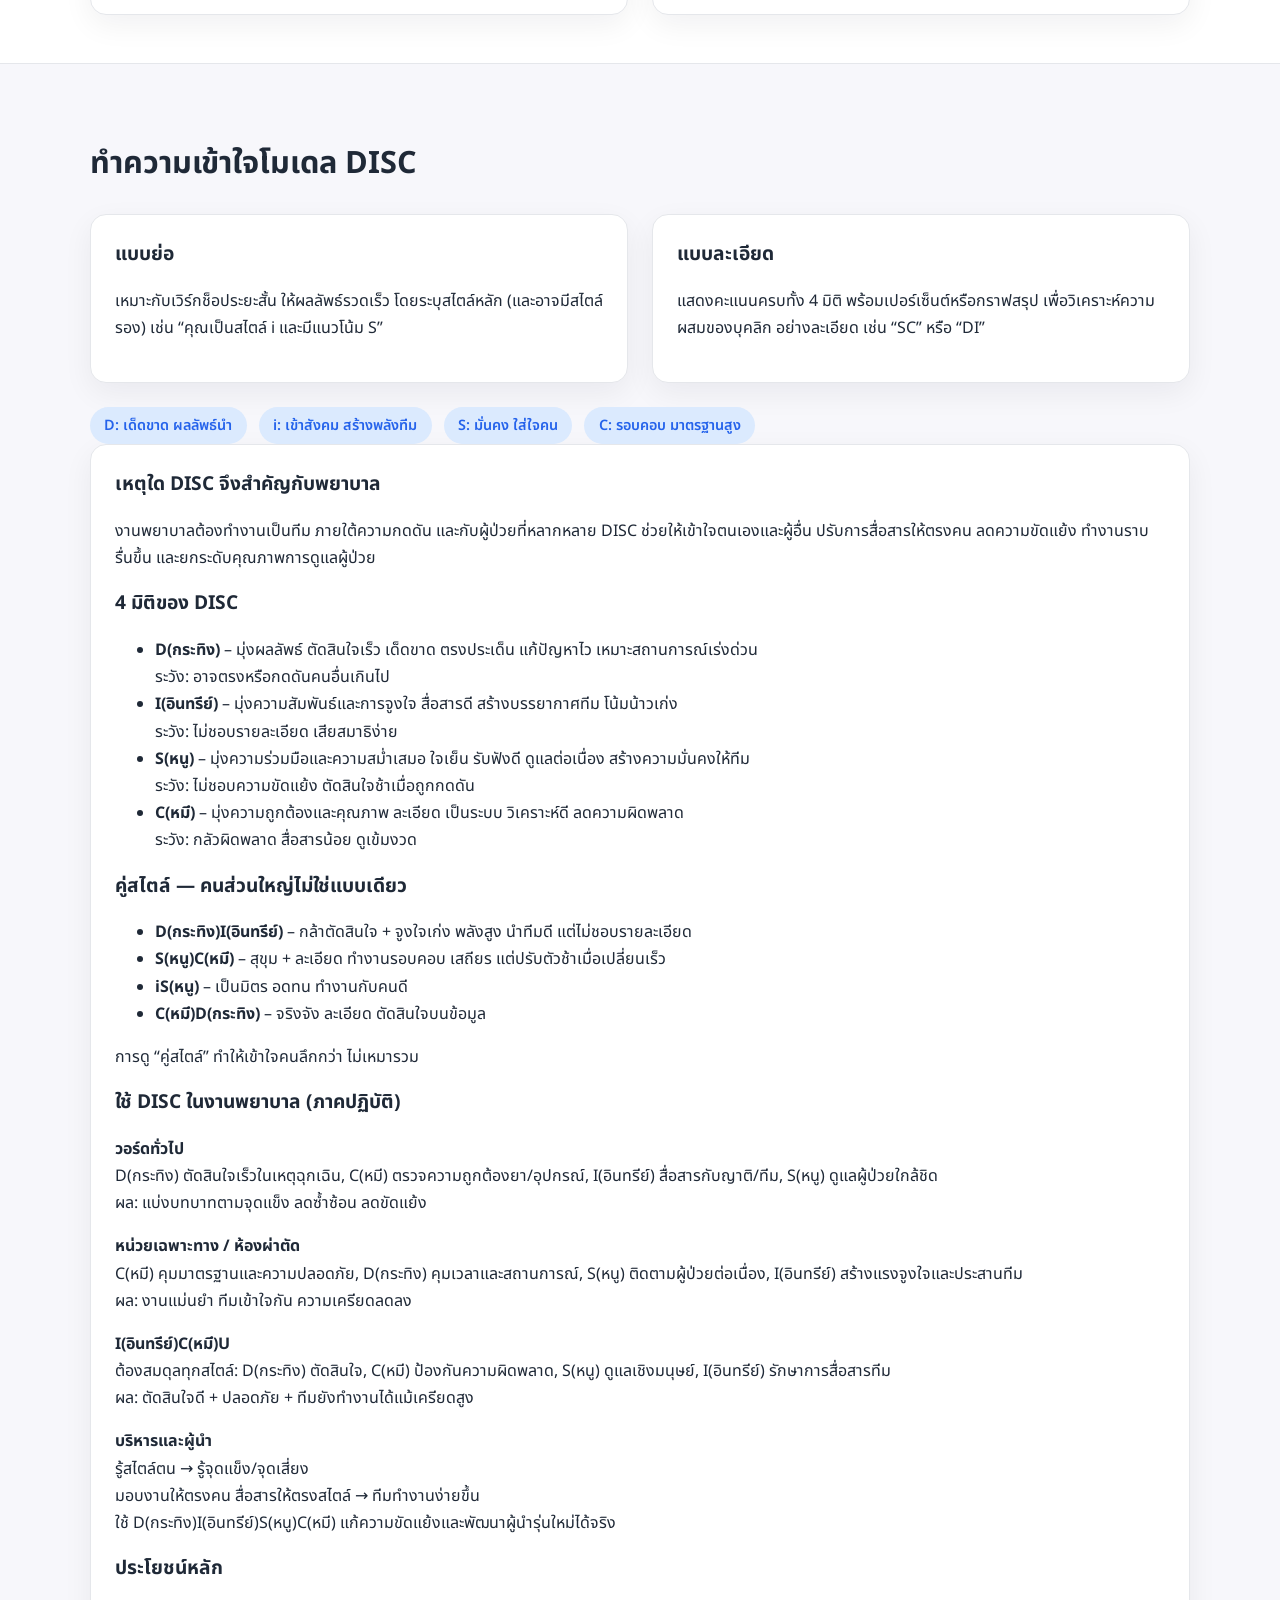
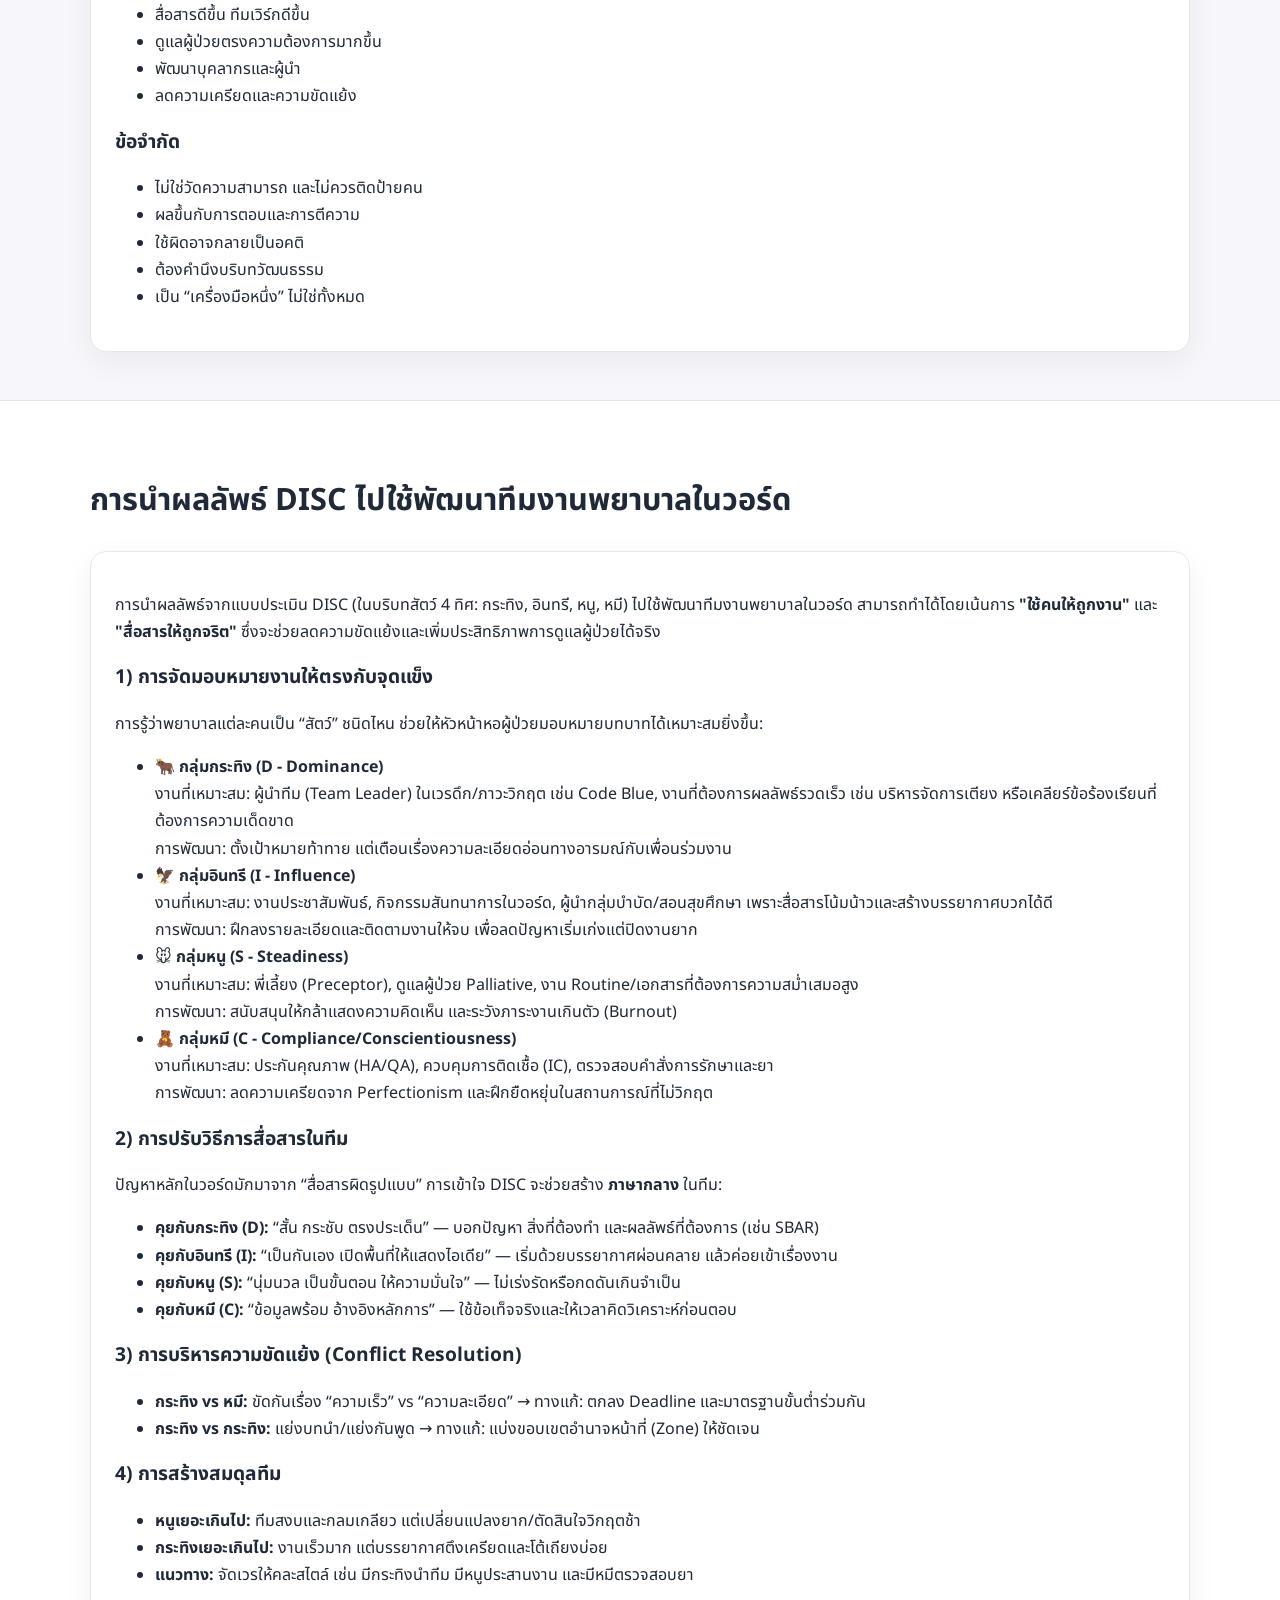
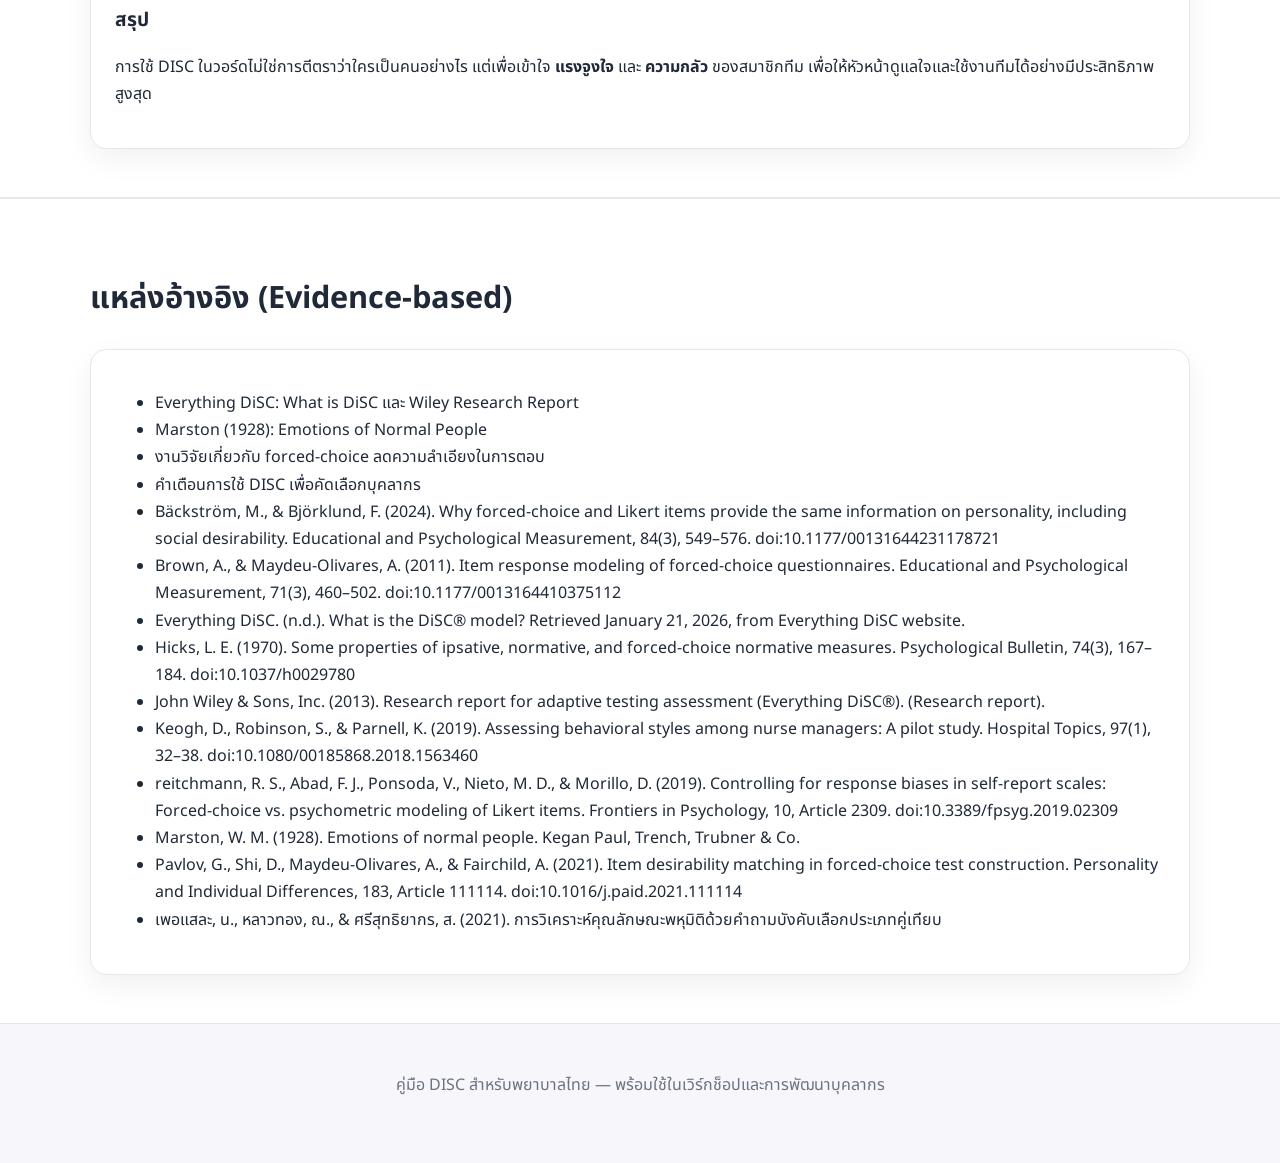
==== commit 7ea19e52: "21" ====
--- a/index.html
+++ b/index.html
@@ -16,12 +16,12 @@
     <header class="hero">
       <div class="container">
         <p class="eyebrow">DISC สำหรับพยาบาลไทย</p>
-        <h1>แบบประเมิน DISC ฉบับสั้น (24 ข้อ)</h1>
+        <h1>แบบประเมิน DISC ฉบับสั้น (21 ข้อ)</h1>
         <p class="lead">
           เลือกคำตอบที่ใกล้เคียงคุณที่สุดในสถานการณ์ทั่วไป ระบบจะสรุปผลและคำนวณคะแนนให้โดยอัตโนมัติ
         </p>
         <div class="hero-actions">
-          <a class="button" href="#survey">เริ่มทำแบบสอบถาม 24 ข้อ</a>
+          <a class="button" href="#survey">เริ่มทำแบบสอบถาม 21 ข้อ</a>
           <a class="button button-outline" href="admin.html">ผู้ดูแลระบบ</a>
         </div>
       </div>
@@ -30,12 +30,11 @@
     <main>
       <section class="section alt" id="survey">
         <div class="container">
-          <h2>แบบสอบถามฉบับสั้น (24 ข้อ)</h2>
+          <h2>แบบสอบถามฉบับสั้น (21 ข้อ)</h2>
           <div class="card">
             <h3>คำชี้แจงผู้ทำแบบประเมิน</h3>
             <p>
-              เลือกคำตอบเพียง 1 ข้อในแต่ละคำถามที่ “ใกล้เคียงคุณที่สุด” ในสถานการณ์ทั่วไป
-              (ไม่ใช่วันที่เครียดสุดหรือดีสุด) ไม่มีถูกหรือผิด
+              เลือกคำตอบ "ใกล้เคียงคุณที่สุด" ไม่ใช่ "สิ่งที่คุณคิดว่าควรทำ" ในสถานการณ์ทั่วไป ไม่ใช่วันที่เครียดสุดหรือดีสุด.
             </p>
           </div>
 
@@ -46,219 +45,192 @@
             <summary>(สำหรับพิมพ์/อ้างอิง)</summary>
             <ol class="questionnaire">
               <li>
-                เริ่มเวรแล้วงานค้างเยอะ คุณมักจะ…
-                <ul>
-                  <li>A ตรวจสอบรายละเอียดงานค้างทั้งหมดก่อนเพื่อวางแผนให้แม่นยำ</li>
-                  <li>B ชวนคุยทีมให้ฮึกเหิม แล้วเริ่มลงมือแบบ “ไปด้วยกัน”</li>
-                  <li>C กำหนดเป้าหมายและจัดลำดับงานเร่งด่วนทันที</li>
-                  <li>D เข้าช่วยเหลือและสนับสนุนเพื่อนเพื่อให้งานลื่นไหล ลดความตึงเครียด</li>
-                </ul>
-              </li>
-              <li>
-                เมื่อเกิดเหตุฉุกเฉิน (CPR) บทบาทที่คุณถนัดคือ…
-                <ul>
-                  <li>A ผู้จดบันทึกและตรวจสอบขนาดยา/เวลา (Recorder/Timekeeper) อย่างแม่นยำ</li>
-                  <li>B ผู้ช่วยคอยส่งเครื่องมือและดูแลความเรียบร้อย</li>
-                  <li>C ผู้นำสั่งการ (Team Leader) ตัดสินใจฉับไว</li>
-                  <li>D ผู้ประสานงาน สื่อสารกับญาติและทีมด้วยความกระตือรือร้น</li>
-                </ul>
-              </li>
-              <li>
-                เมื่อต้องเรียนรู้อุปกรณ์การแพทย์ใหม่…
-                <ul>
-                  <li>A รอให้คนอื่นใช้จนชินก่อน แล้วค่อยเรียนรู้ตามขั้นตอนอย่างช้าๆ</li>
-                  <li>B อ่านคู่มืออย่างละเอียด ศึกษาข้อมูลเทคนิคก่อนเริ่มใช้</li>
-                  <li>C ลองจับลองทำเลย อยากรู้การทำงานเพื่อให้ใช้ได้เร็วที่สุด</li>
-                  <li>D ชอบเรียนรู้ไปพร้อมๆ กับเพื่อนๆ ในวอร์ด ให้คนอื่นช่วยสอน</li>
-                </ul>
-              </li>
-              <li>
-                เมื่อแพทย์เขียนคำสั่งการรักษาไม่ชัดเจน…
-                <ul>
-                  <li>A ถามเพื่อนร่วมงานว่า "หมอคนนี้ปกติเขียนแบบนี้หมายความว่าไง?"</li>
-                  <li>B ตรวจสอบประวัติเก่าและแนวทางก่อน แล้วค่อยถามเพื่อความชัวร์</li>
-                  <li>C โทรหาแพทย์ทันทีเพื่อถามให้รู้เรื่อง กันความล่าช้า</li>
-                  <li>D พยายามแกะลายมือเองก่อน หรือรอจังหวะหมออารมณ์ดีค่อยถาม</li>
-                </ul>
-              </li>
-              <li>
-                สไตล์การส่งเวรของคุณ…
-                <ul>
-                  <li>A เล่าเรื่องราว แลกเปลี่ยนความเห็นกับเพื่อนร่วมเวร</li>
-                  <li>B รวดเร็ว กระชับ เน้นประเด็นสำคัญและแผนที่ต้องทำต่อ</li>
-                  <li>C เป็นระเบียบ เรียงลำดับข้อมูลครบถ้วน อ้างอิงผล Lab เป๊ะๆ</li>
-                  <li>D พูดด้วยน้ำเสียงนุ่มนวล ใส่ใจรายละเอียด</li>
-                </ul>
-              </li>
-              <li>
-                สิ่งที่คุณไม่ชอบที่สุดในเวลางาน…
-                <ul>
-                  <li>A บรรยากาศเงียบเหงา หรือถูกเมิน</li>
-                  <li>B ความผิดพลาด หรือความสะเพร่าทั้งของตนเองและผู้อื่น</li>
-                  <li>C ความชักช้า ไม่ทันใจ </li>
-                  <li>D ความขัดแย้งในทีม หรือการเปลี่ยนกะทันหัน</li>
-                </ul>
-              </li>
-              <li>
-                เวลาสอนน้องพยาบาลจบใหม่…
-                <ul>
-                  <li>A สร้างบรรยากาศสนุก เป็นกันเอง ให้น้องกล้าถาม</li>
-                  <li>B อธิบายทฤษฎีและมาตรฐานการพยาบาลให้เข้าใจถ่องแท้</li>
-                  <li>C เน้นให้ลองทำจริง แก้ไขจุดผิดพลาดตรงนั้นเลย</li>
-                  <li>D สอนทีละขั้นตอนอย่างใจเย็น คอยประกบช่วยเหลือ</li>
-                </ul>
-              </li>
-              <li>
-                เมื่อคนไข้บ่นหรือโวยวาย…
-                <ul>
-                  <li>A อธิบายกฎระเบียบและข้อเท็จจริงทางการแพทย์อย่างมีเหตุผล</li>
-                  <li>B เข้าไปพูดคุย ประนีประนอม ให้คนไข้ใจเย็นลง</li>
-                  <li>C เข้าไปจัดการปัญหาทันที อธิบายสั้นๆ ให้จบเรื่อง</li>
-                  <li>D รับฟังอย่างตั้งใจและเห็นอกเห็นใจให้คนไข้ได้ระบาย</li>
-                </ul>
-              </li>
-              <li>
-                ในที่ประชุมวอร์ด คุณมักจะ…
-                <ul>
-                  <li>A เสนอไอเดียใหม่ๆ สร้างสีสันและชวนทุกคนคุย</li>
-                  <li>B เป็นผู้ฟังที่ดี สนับสนุนความคิดเห็นทีม</li>
-                  <li>C เสนอความเห็นที่แตกต่าง เพื่อให้งานเดินหน้า</li>
-                  <li>D ตั้งคำถามเกี่ยวกับรายละเอียด หรือความเสี่ยงที่อาจเกิดขึ้น</li>
-                </ul>
-              </li>
-              <li>
-                คำชมที่คุณได้รับแล้วดีใจที่สุด…
-                <ul>
-                  <li>A "คุณทำงานละเอียด รอบคอบ และมีความรู้แน่นมาก"</li>
-                  <li>B "คุณเป็นคนเสมอต้นเสมอปลาย ไว้ใจได้ และพึ่งพาได้เสมอ"</li>
-                  <li>C "คุณทำงานเร็ว ตัดสินใจเก่ง แก้ปัญหาได้เยี่ยม"</li>
-                  <li>D "คุณเป็นคนน่ารัก อยู่ด้วยแล้วมีความสุข ทีมขาดคุณไม่ได้"</li>
-                </ul>
-              </li>
-              <li>
-                เมื่อทำงานร่วมกับแพทย์ที่อารมณ์ร้อน…
-                <ul>
-                  <li>A สงบสติอารมณ์ ยอมๆ ไปก่อนเพื่อไม่ให้เกิดเรื่องใหญ่</li>
-                  <li>B เตรียมข้อมูลคนไข้ให้พร้อมที่สุด เพื่อไม่ให้มีช่องว่างโดนตำหนิ</li>
-                  <li>C ใช้มุกตลกหรือคำพูดหวานๆ ทำให้สถานการณ์ผ่อนคลาย</li>
-                  <li>D กล้าโต้แย้งด้วยเหตุผลถ้าแพทย์ทำไม่ถูกต้อง</li>
-                </ul>
-              </li>
-              <li>
-                การสื่อสารในไลน์กลุ่มงาน…
-                <ul>
-                  <li>A พิมพ์รายละเอียดครบถ้วน ตรวจทานคำผิดก่อนส่ง</li>
-                  <li>B ตอบรับด้วยความสุภาพ (เช่น "รับทราบค่ะ", "ขอบคุณค่ะ")</li>
-                  <li>C สั้น ห้วน ตรงประเด็น (เช่น "รับทราบ", "ด่วน")</li>
-                  <li>D ใช้สติ๊กเกอร์เยอะๆ พิมพ์ยาว</li>
-                </ul>
-              </li>
-              <li>
-                เป้าหมายในการทำงานพยาบาล…
-                <ul>
-                  <li>A ความมั่นคง</li>
-                  <li>B ความความก้าวหน้า</li>
-                  <li>C การได้รับการยอมรับ</li>
-                  <li>D ความสำเร็จ</li>
-                </ul>
-              </li>
-              <li>
-                เมื่อต้องตัดสินใจเรื่องสำคัญของคนไข้…
-                <ul>
-                  <li>A รวบรวมข้อมูล วิเคราะห์ผลดีผลเสียอย่างละเอียดก่อน</li>
-                  <li>B ปรึกษาหารือกับคนอื่นๆ เพื่อดูว่าใครคิดอย่างไร</li>
-                  <li>C ตัดสินใจตามแนวทางที่เคยทำมา หรือถามรุ่นพี่เพื่อความอุ่นใจ</li>
-                  <li>D ตัดสินใจทันทีตามสัญชาตญาณและประสบการณ์</li>
-                </ul>
-              </li>
-              <li>
-                คุณจะรู้สึกเครียดมากที่สุดเมื่อ…
-                <ul>
-                  <li>A รู้สึกโดดเดี่ยว หรือเพื่อนร่วมงานไม่ชอบ</li>
-                  <li>B ได้รับข้อมูลไม่ชัดเจน หรือไม่ได้รับเวร</li>
-                  <li>C รู้สึกว่าควบคุมสถานการณ์ไม่ได้ หรือรู้สึกว่าถูกบังคับ</li>
-                  <li>D ต้องเจอการเปลี่ยนแปลงกะทันหัน หรือความขัดแย้งรุนแรง</li>
-                </ul>
-              </li>
-              <li>
-                หากวอร์ดนำระบบใหม่มาใช้…
-                <ul>
-                  <li>A กังวลว่าจะใช้ยากไหม อยากมีเวลาฝึกฝนจนชัวร์</li>
-                  <li>B อยากรู้รายละเอียดระบบ การสำรองข้อมูล และความถูกต้อง</li>
-                  <li>C ตื่นเต้นที่จะได้ลองของใหม่ ชวนคนอื่นมาเล่นด้วย</li>
-                  <li>D อยากรู้ว่าจะช่วยให้งานเสร็จเร็วขึ้นไหม ถ้าใช่ก็เอาเลย</li>
-                </ul>
-              </li>
-              <li>
-                สไตล์การให้คำแนะนำคนไข้ก่อนกลับบ้าน…
-                <ul>
-                  <li>A ให้ข้อมูลละเอียด ครบถ้วน อ้างอิงคู่มือ/มาตรฐานเป๊ะๆ</li>
-                  <li>B อธิบายอย่างใจเย็น เป็นขั้นตอนคอยถามความเข้าใจ</li>
-                  <li>C เน้นกระชับ ข้อเท็จจริง ตรงประเด็น เน้นเนื้้อ ไม่เน้นน้ำ</li>
-                  <li>D เน้นพูดให้กำลังใจ สร้างความมั่นใจให้กลับไปใช้ชีวิตอย่างมีความสุข</li>
-                </ul>
-              </li>
-              <li>
-                เมื่อเพื่อนร่วมงานทำผิดพลาด…
-                <ul>
-                  <li>A วิเคราะห์ว่าผิดเพราะอะไร หาทางป้องกันไม่ให้เกิดซ้ำ</li>
-                  <li>B พูดตรงๆ ว่าผิดตรงไหน และบอกให้รีบแก้ไข</li>
-                  <li>C ให้กำลังใจว่า "ไม่เป็นไรนะ เอาใหม่" รักษาน้ำใจ</li>
-                  <li>D เข้าไปช่วยแก้ปัญหาเงียบๆ หรือช่วยแบ่งเบางาน</li>
-                </ul>
-              </li>
-              <li>
-                เมื่อเวรยุ่งมากจนไม่ได้กินข้าว…
-                <ul>
-                  <li>A เครียด กังวลว่าจะทำงานพลาด</li>
-                  <li>B ก้มหน้าก้มตาทำต่อไป อดทน ไม่บ่น เพื่อให้ทีมไม่เสียขวัญ</li>
-                  <li>C บ่นระบายกับเพื่อน หาเรื่องตลกมาคุยคลายเครียด</li>
-                  <li>D หงุดหงิด เร่งรีบเพื่อให้งานจบ</li>
-                </ul>
-              </li>
-              <li>
-                เมื่อมีความเห็นไม่ตรงกันในทีม…
-                <ul>
-                  <li>A ยกกฎระเบียบหรือหลักฐานมายืนยันความถูกต้อง</li>
-                  <li>B ยอมตามเสียงส่วนใหญ่ เพื่อรักษาความสงบสุข</li>
-                  <li>C พยายามไกล่เกลี่ย หรือเปลี่ยนเรื่องคุยลดความตึงเครียด</li>
-                  <li>D ยืนกรานในความคิดตนเอง พยายามเอาชนะด้วยเหตุผล</li>
-                </ul>
-              </li>
-              <li>
-                สิ่งที่กระตุ้นให้ทำงานได้ดีขึ้น…
-                <ul>
-                  <li>A คำชมเชย รางวัล หรือการทำกิจกรรมร่วมกับผู้อื่น</li>
-                  <li>B ความท้าทาย หรือโจทย์ยากๆ ที่ต้องพิสูจน์ฝีมือ</li>
-                  <li>C การมีเวลาทำงานละเอียด และข้อมูลที่ครบถ้วน</li>
-                  <li>D ความมั่นคง ปลอดภัย และขั้นตอนทำงานที่ชัดเจน</li>
-                </ul>
-              </li>
-              <li>
-                เพื่อนร่วมงานมองว่าคุณเป็นคน…
-                <ul>
-                  <li>A ใจดี พึ่งพาได้</li>
-                  <li>B ละเอียด รอบคอบ</li>
-                  <li>C คุยเก่ง มนุษยสัมพันธ์ดี</li>
-                  <li>D เก่ง กล้าตัดสินใจ</li>
-                </ul>
-              </li>
-              <li>
-                เมื่อต้องวางแผนตารางเวร…
-                <ul>
-                  <li>A ต้องยุติธรรม นับชั่วโมงการทำงานให้เท่ากันเป๊ะๆ</li>
-                  <li>B แบบไหนก็ได้ที่ทุกคนโอเค ไม่อยากให้ใครลำบากใจ</li>
-                  <li>C อยากได้เวรที่ได้อยู่กับเพื่อนสนิท หรือได้หยุดไปเที่ยว</li>
-                  <li>D อยากให้จัดเสร็จเร็วๆ เอาตามความเหมาะสมของงานเป็นหลัก</li>
-                </ul>
-              </li>
-              <li>
-                หากมีนโยบายใหม่ที่คุณไม่เห็นด้วย…
-                <ul>
-                  <li>A เขียนบันทึกข้อความชี้แจงข้อดีข้อเสียเป็นลายลักษณ์อักษร</li>
-                  <li>B ทำตามนโยบายไปเงียบๆ แม้จะไม่เห็นด้วยก็ตาม</li>
-                  <li>C จับกลุ่มคุยกับเพื่อนๆ เพื่อแสดงความคิดเห็น (บ่น)</li>
-                  <li>D ลุกขึ้นถามผู้บริหารทันทีว่าทำไมต้องทำแบบนี้</li>
+                เมื่อเริ่มเวรแล้วพบว่างานค้างหลายอย่าง แต่ยังไม่มีเหตุฉุกเฉิน คุณมักจะ…
+                <ul>
+                  <li>A ดูภาพรวมเร็ว ๆ แล้วแบ่งงานที่ต้องทำก่อน เพื่อให้งานเดินต่อ</li>
+                  <li>B ตรวจรายละเอียด งานที่ค้าง ผลตรวจ และจุดเสี่ยงก่อนวางแผน</li>
+                  <li>C ถามทีมก่อนว่าใครติดอะไร แล้วช่วยจัดให้ทุกคนทำงานต่อได้</li>
+                  <li>D ชวนทีมตั้งหลัก ลดความตึงเครียด แล้วเริ่มทำไปพร้อมกัน</li>
+                </ul>
+              </li>
+              <li>
+                ถ้าวันหยุดมีธุระหลายอย่างต้องทำในวันเดียว คุณมักจะ…
+                <ul>
+                  <li>A ทำรายการ จัดเส้นทาง เวลา และลำดับให้คุ้มที่สุด</li>
+                  <li>B เลือกทำเรื่องสำคัญก่อน แล้วค่อยปรับหน้างาน</li>
+                  <li>C ชวนคนไปด้วยหรือคุยกับคนใกล้ตัวให้วันนั้นไม่น่าเบื่อ</li>
+                  <li>D เผื่อเวลาเยอะ ๆ ไม่อยากรีบหรือทำให้ใครลำบาก</li>
+                </ul>
+              </li>
+              <li>
+                หลังเหตุการณ์วุ่นวายในวอร์ดจบลง คุณอยาก Feedback แบบไหนที่สุด…
+                <ul>
+                  <li>A สรุปว่าอะไรต้องแก้ ใครรับผิดชอบ และต้องทำต่อเมื่อไร</li>
+                  <li>B ทบทวนข้อมูล ขั้นตอน เวลา และจุดเสี่ยงที่อาจทำให้พลาด</li>
+                  <li>C เปิดโอกาสให้ทีมพูดความรู้สึกและให้กำลังใจกัน</li>
+                  <li>D ฟังทุกคนโดยไม่โทษกัน เพื่อให้ทีมรู้สึกปลอดภัย</li>
+                </ul>
+              </li>
+              <li>
+                เมื่อต้องซื้อของชิ้นสำคัญ เช่น โทรศัพท์ เครื่องใช้ไฟฟ้า หรือของราคาแพง คุณมักจะ…
+                <ul>
+                  <li>A เทียบสเปก รีวิว ราคา เงื่อนไขประกัน แล้วค่อยตัดสินใจ</li>
+                  <li>B ถ้ารู้ว่าตอบโจทย์ ก็ซื้อเลย ไม่อยากเสียเวลานาน</li>
+                  <li>C ถามเพื่อนหรือคนที่ใช้จริงก่อน เพราะอยากฟังประสบการณ์</li>
+                  <li>D เลือกตัวที่ไว้ใจได้ ใช้ง่าย และไม่เสี่ยงมีปัญหาทีหลัง</li>
+                </ul>
+              </li>
+              <li>
+                เมื่อต้องเรียนรู้อุปกรณ์หรือระบบใหม่ในงาน คุณมักจะ…
+                <ul>
+                  <li>A ขอคู่มือ แนวทาง และข้อควรระวังก่อนเริ่มใช้</li>
+                  <li>B ลองใช้จริงเร็ว ๆ เพื่อให้เข้าใจจากการลงมือทำ</li>
+                  <li>C เรียนพร้อมเพื่อนหรือให้คนที่ใช้เป็นช่วยสอน</li>
+                  <li>D ขอเวลาฝึกทีละขั้นจนมั่นใจก่อนใช้เอง</li>
+                </ul>
+              </li>
+              <li>
+                ถ้าไปกินข้าวกับเพื่อนแล้วร้านที่ตั้งใจไปปิด คุณมักจะ…
+                <ul>
+                  <li>A รีบเสนอร้านใหม่ใกล้ ๆ แล้วตัดสินใจให้จบ</li>
+                  <li>B เปิดดูรีวิว เมนู ระยะทาง และราคา ก่อนเลือกร้านใหม่</li>
+                  <li>C ชวนทุกคนเสนอความเห็นแล้วเลือกที่บรรยากาศดี</li>
+                  <li>D เลือกร้านที่ทุกคนน่าจะกินได้ สบาย ๆ ไม่ยุ่งยาก</li>
+                </ul>
+              </li>
+              <li>
+                เวลาส่งเวรให้คนที่มารับงานต่อ คุณมักจะเน้น…
+                <ul>
+                  <li>A ข้อมูลครบ เรียงลำดับชัด มีผลตรวจและแผนต่อเนื่อง</li>
+                  <li>B ประเด็นสำคัญ สิ่งที่ต้องทำต่อ และเรื่องที่ห้ามพลาด</li>
+                  <li>C น้ำเสียงที่ช่วยให้ผู้รับเวรรู้สึกมั่นใจและกล้าถาม</li>
+                  <li>D บริบทของคนไข้และสิ่งที่ทีมควรช่วยกันระวัง</li>
+                </ul>
+              </li>
+              <li>
+                เวลาคุยในแชตกลุ่มเพื่อนหรือครอบครัว คุณมักจะ…
+                <ul>
+                  <li>A ตอบสั้น ชัด เอาใจความสำคัญ</li>
+                  <li>B พิมพ์ละเอียด อธิบายครบ เพื่อไม่ให้เข้าใจผิด</li>
+                  <li>C ใช้คำพูดหรือสติ๊กเกอร์ให้บรรยากาศดี</li>
+                  <li>D ตอบสุภาพ ระวังน้ำเสียง ไม่อยากให้ใครรู้สึกไม่ดี</li>
+                </ul>
+              </li>
+              <li>
+                ถ้าคำสั่งการรักษาไม่ชัดเจน แต่ยังไม่ใช่ภาวะวิกฤต คุณมักจะ…
+                <ul>
+                  <li>A รวบรวมข้อมูลที่เกี่ยวข้องก่อน แล้วถามกลับด้วยข้อมูลชัดเจน</li>
+                  <li>B ติดต่อผู้สั่งทันทีให้ได้คำตอบ เพื่อไม่ให้เสียเวลา</li>
+                  <li>C ปรึกษาคนในทีมก่อน เพื่อดูว่ามีใครเข้าใจบริบทเดียวกันไหม</li>
+                  <li>D เลือกจังหวะสื่อสารอย่างสุภาพ เพื่อลดโอกาสเกิดความขัดแย้ง</li>
+                </ul>
+              </li>
+              <li>
+                ถ้าต้องจัดทริปกับเพื่อนหลายคน คุณมักจะ…
+                <ul>
+                  <li>A วางแผนเวลา งบ เส้นทาง และรายละเอียดให้ชัด</li>
+                  <li>B ตัดสินใจสถานที่หลักก่อน แล้วค่อยแก้ระหว่างทาง</li>
+                  <li>C เน้นกิจกรรมที่ทำให้ทุกคนสนุกและมีเรื่องคุยกัน</li>
+                  <li>D เลือกแผนที่ไม่เหนื่อยเกินไป และไม่มีใครลำบากมาก</li>
+                </ul>
+              </li>
+              <li>
+                เวลาสอนน้องใหม่ คุณมักจะ…
+                <ul>
+                  <li>A ให้น้องลองทำภายใต้การดูแล แล้ว feedback ทันที</li>
+                  <li>B อธิบายเหตุผล มาตรฐาน และข้อควรระวังให้เข้าใจก่อน</li>
+                  <li>C สร้างบรรยากาศเป็นกันเอง ให้น้องกล้าถาม</li>
+                  <li>D ค่อย ๆ สอนทีละขั้น อยู่ใกล้ ๆ จนกว่าน้องจะมั่นใจ</li>
+                </ul>
+              </li>
+              <li>
+                ถ้าเพื่อนสนิทโทรมาระบายปัญหา คุณมักจะ…
+                <ul>
+                  <li>A ช่วยสรุปปัญหา แล้วเสนอทางออกที่ทำได้จริง</li>
+                  <li>B ถามรายละเอียดเพื่อเข้าใจสาเหตุและไม่ด่วนสรุป</li>
+                  <li>C พูดให้กำลังใจ ช่วยให้เขารู้สึกดีขึ้นก่อน</li>
+                  <li>D ฟังเงียบ ๆ อยู่เป็นเพื่อน และไม่เร่งให้เขาตัดสินใจ</li>
+                </ul>
+              </li>
+              <li>
+                คนไข้หรือญาติเริ่มกังวลและถามซ้ำหลายรอบ คุณมักจะ…
+                <ul>
+                  <li>A อธิบายเป็นขั้นตอน ตรวจความเข้าใจ และให้เวลาถามเพิ่ม</li>
+                  <li>B สรุปข้อมูลสำคัญให้ตรงประเด็น และบอกขั้นตอนต่อไปชัด ๆ</li>
+                  <li>C รับฟังก่อน สะท้อนความกังวล แล้วค่อยอธิบาย</li>
+                  <li>D ใช้น้ำเสียงเป็นมิตร ช่วยเปลี่ยนบรรยากาศให้ผ่อนคลาย</li>
+                </ul>
+              </li>
+              <li>
+                ถ้าต้องทำงานบ้านร่วมกับคนอื่น คุณมักจะ…
+                <ul>
+                  <li>A แบ่งงานให้ชัดว่าใครทำอะไร และอยากให้เสร็จเร็ว</li>
+                  <li>B กำหนดวิธีทำให้เรียบร้อย ถูกต้อง และไม่ต้องกลับมาแก้</li>
+                  <li>C เปิดเพลง คุยเล่น หรือทำให้บรรยากาศไม่น่าเบื่อ</li>
+                  <li>D ช่วยส่วนที่คนอื่นไม่ถนัด และพยายามไม่ให้ใครรู้สึกโดนบังคับ</li>
+                </ul>
+              </li>
+              <li>
+                ในที่ประชุมวอร์ด คุณมักจะมีบทบาทแบบใด…
+                <ul>
+                  <li>A เสนอประเด็นที่ควรตัดสินใจให้ชัด เพื่อให้งานเดินต่อ</li>
+                  <li>B ถามรายละเอียด ความเสี่ยง หรือหลักฐานที่ใช้สนับสนุน</li>
+                  <li>C ช่วยเชื่อมความคิดเห็นของหลายฝ่ายให้คุยกันง่ายขึ้น</li>
+                  <li>D สนับสนุนให้ทุกคนได้พูด โดยเฉพาะคนที่ไม่ค่อยกล้าออกความเห็น</li>
+                </ul>
+              </li>
+              <li>
+                ถ้ามีคนวิจารณ์งานหรือสิ่งที่คุณทำ คุณมักจะ…
+                <ul>
+                  <li>A ถามทันทีว่าต้องแก้อะไร แล้วจัดการให้จบ</li>
+                  <li>B ขอเหตุผล ตัวอย่าง หรือข้อมูลที่ชัดเจนก่อนรับข้อสรุป</li>
+                  <li>C คุยต่อเพื่อให้เข้าใจเจตนา และพยายามรักษาความสัมพันธ์</li>
+                  <li>D ใช้เวลาตั้งหลักก่อน แล้วค่อยกลับไปแก้อย่างระมัดระวัง</li>
+                </ul>
+              </li>
+              <li>
+                เมื่อแผนงานในวอร์ดเปลี่ยนกะทันหัน คุณมักจะ…
+                <ul>
+                  <li>A รีบมองหาแผนใหม่ที่ใช้งานได้ทันที</li>
+                  <li>B เช็กผลกระทบ ความเสี่ยง และข้อมูลที่ยังไม่ครบ</li>
+                  <li>C คุยกับทีมเพื่อให้ทุกคนเข้าใจตรงกันและลดความตึงเครียด</li>
+                  <li>D ขอให้กำหนดขั้นตอนใหม่ให้ชัด เพื่อให้ทุกคนทำต่อได้มั่นใจ</li>
+                </ul>
+              </li>
+              <li>
+                ถ้าอยู่ในสถานที่ใหม่ที่ไม่คุ้น เช่น เมืองใหม่ งานประชุม หรืออาคารราชการ คุณมักจะ…
+                <ul>
+                  <li>A เดินสำรวจเอง ถามทางเมื่อจำเป็น แล้วไปต่อให้ถึงเป้าหมาย</li>
+                  <li>B เปิดแผนที่ อ่านป้าย เช็กชั้น/ห้อง/เส้นทางให้แน่ใจก่อน</li>
+                  <li>C ถามคนแถวนั้นหรือชวนคนไปด้วย จะได้ไม่รู้สึกเกร็ง</li>
+                  <li>D ค่อย ๆ ไปตามขั้นตอน เลือกทางที่ปลอดภัยและไม่เสี่ยงหลง</li>
+                </ul>
+              </li>
+              <li>
+                ถ้าเกิด near miss ในหน่วยงาน คุณมักอยากเริ่มจาก…
+                <ul>
+                  <li>A กำหนดมาตรการแก้ไขทันทีเพื่อไม่ให้เกิดซ้ำ</li>
+                  <li>B วิเคราะห์ root cause ข้อมูล ขั้นตอน และจุดควบคุม</li>
+                  <li>C คุยกับทีมให้เปิดใจว่าเกิดอะไรขึ้นโดยไม่โทษกัน</li>
+                  <li>D ดูว่าคนที่เกี่ยวข้องต้องการการช่วยเหลืออะไรบ้าง</li>
+                </ul>
+              </li>
+              <li>
+                เมื่อมีเวลาว่างหลังเลิกงาน คุณมักจะชอบ…
+                <ul>
+                  <li>A ทำกิจกรรมที่รู้สึกว่าคุ้มค่า ได้ผลลัพธ์ หรือเคลียร์เรื่องค้าง</li>
+                  <li>B อ่าน ดูข้อมูล จัดของ วางแผน หรือทำอะไรที่ต้องใช้สมาธิ</li>
+                  <li>C เจอคน คุย เล่นโซเชียล หรือทำกิจกรรมที่มีสีสัน</li>
+                  <li>D พักแบบสงบ ๆ ทำอะไรที่คุ้นเคย ไม่ต้องใช้พลังมาก</li>
+                </ul>
+              </li>
+              <li>
+                หลังจบเวรหรือจบวันที่เหนื่อยมาก คุณมักจะคิดทบทวนเรื่องใดมากที่สุด…
+                <ul>
+                  <li>A วันนี้อะไรทำให้ช้า และครั้งหน้าจะทำให้เร็วขึ้นอย่างไร</li>
+                  <li>B มีจุดไหนที่ข้อมูลไม่ครบหรืออาจพลาดได้อีกไหม</li>
+                  <li>C วันนี้บรรยากาศทีมเป็นอย่างไร ใครดูเครียดหรือหมดพลังไหม</li>
+                  <li>D ทุกคนผ่านวันนี้ไปได้ดีไหม และมีใครควรได้รับการช่วยเหลือต่อไหม</li>
                 </ul>
               </li>
             </ol>
@@ -268,30 +240,27 @@
                 <tr><th>ข้อ</th><th>ตอบ A</th><th>ตอบ B</th><th>ตอบ C</th><th>ตอบ D</th></tr>
               </thead>
               <tbody>
-                <tr><td><strong>1</strong></td><td>C</td><td>I</td><td>D</td><td>S</td></tr>
-                <tr><td><strong>2</strong></td><td>C</td><td>S</td><td>D</td><td>I</td></tr>
-                <tr><td><strong>3</strong></td><td>S</td><td>C</td><td>D</td><td>I</td></tr>
-                <tr><td><strong>4</strong></td><td>I</td><td>C</td><td>D</td><td>S</td></tr>
-                <tr><td><strong>5</strong></td><td>I</td><td>D</td><td>C</td><td>S</td></tr>
-                <tr><td><strong>6</strong></td><td>S</td><td>C</td><td>D</td><td>I</td></tr>
-                <tr><td><strong>7</strong></td><td>I</td><td>C</td><td>D</td><td>S</td></tr>
-                <tr><td><strong>8</strong></td><td>C</td><td>I</td><td>D</td><td>S</td></tr>
-                <tr><td><strong>9</strong></td><td>I</td><td>S</td><td>D</td><td>C</td></tr>
-                <tr><td><strong>10</strong></td><td>C</td><td>S</td><td>D</td><td>I</td></tr>
-                <tr><td><strong>11</strong></td><td>S</td><td>C</td><td>I</td><td>D</td></tr>
-                <tr><td><strong>12</strong></td><td>C</td><td>S</td><td>D</td><td>I</td></tr>
-                <tr><td><strong>13</strong></td><td>S</td><td>C</td><td>I</td><td>D</td></tr>
-                <tr><td><strong>14</strong></td><td>C</td><td>I</td><td>S</td><td>D</td></tr>
-                <tr><td><strong>15</strong></td><td>S</td><td>C</td><td>D</td><td>I</td></tr>
-                <tr><td><strong>16</strong></td><td>S</td><td>C</td><td>I</td><td>D</td></tr>
-                <tr><td><strong>17</strong></td><td>C</td><td>S</td><td>D</td><td>I</td></tr>
-                <tr><td><strong>18</strong></td><td>C</td><td>D</td><td>I</td><td>S</td></tr>
-                <tr><td><strong>19</strong></td><td>C</td><td>S</td><td>I</td><td>D</td></tr>
-                <tr><td><strong>20</strong></td><td>C</td><td>S</td><td>I</td><td>D</td></tr>
-                <tr><td><strong>21</strong></td><td>I</td><td>D</td><td>C</td><td>S</td></tr>
-                <tr><td><strong>22</strong></td><td>S</td><td>C</td><td>I</td><td>D</td></tr>
-                <tr><td><strong>23</strong></td><td>C</td><td>S</td><td>I</td><td>D</td></tr>
-                <tr><td><strong>24</strong></td><td>C</td><td>S</td><td>I</td><td>D</td></tr>
+                <tr><td><strong>1</strong></td><td>D</td><td>C</td><td>S</td><td>I</td></tr>
+                <tr><td><strong>2</strong></td><td>C</td><td>D</td><td>I</td><td>S</td></tr>
+                <tr><td><strong>3</strong></td><td>D</td><td>C</td><td>I</td><td>S</td></tr>
+                <tr><td><strong>4</strong></td><td>C</td><td>D</td><td>I</td><td>S</td></tr>
+                <tr><td><strong>5</strong></td><td>C</td><td>D</td><td>I</td><td>S</td></tr>
+                <tr><td><strong>6</strong></td><td>D</td><td>C</td><td>I</td><td>S</td></tr>
+                <tr><td><strong>7</strong></td><td>C</td><td>D</td><td>I</td><td>S</td></tr>
+                <tr><td><strong>8</strong></td><td>D</td><td>C</td><td>I</td><td>S</td></tr>
+                <tr><td><strong>9</strong></td><td>C</td><td>D</td><td>I</td><td>S</td></tr>
+                <tr><td><strong>10</strong></td><td>C</td><td>D</td><td>I</td><td>S</td></tr>
+                <tr><td><strong>11</strong></td><td>D</td><td>C</td><td>I</td><td>S</td></tr>
+                <tr><td><strong>12</strong></td><td>D</td><td>C</td><td>I</td><td>S</td></tr>
+                <tr><td><strong>13</strong></td><td>S</td><td>D</td><td>C</td><td>I</td></tr>
+                <tr><td><strong>14</strong></td><td>D</td><td>C</td><td>I</td><td>S</td></tr>
+                <tr><td><strong>15</strong></td><td>D</td><td>C</td><td>I</td><td>S</td></tr>
+                <tr><td><strong>16</strong></td><td>D</td><td>C</td><td>I</td><td>S</td></tr>
+                <tr><td><strong>17</strong></td><td>D</td><td>C</td><td>I</td><td>S</td></tr>
+                <tr><td><strong>18</strong></td><td>D</td><td>C</td><td>I</td><td>S</td></tr>
+                <tr><td><strong>19</strong></td><td>D</td><td>C</td><td>I</td><td>S</td></tr>
+                <tr><td><strong>20</strong></td><td>D</td><td>C</td><td>I</td><td>S</td></tr>
+                <tr><td><strong>21</strong></td><td>D</td><td>C</td><td>I</td><td>S</td></tr>
               </tbody>
             </table>
           </details>
--- a/assets/style.css
+++ b/assets/style.css
@@ -927,6 +927,25 @@
   font-weight: 800;
 }
 
+.admin-quadrant-wrap {
+  display: flex;
+  justify-content: center;
+  align-items: center;
+  width: 100%;
+  overflow: hidden;
+  border: 1px solid rgba(17, 24, 39, 0.08);
+  border-radius: 1rem;
+  background: linear-gradient(165deg, rgba(255, 255, 255, 0.92), rgba(239, 246, 255, 0.55));
+  padding: 0.65rem;
+  margin-top: 0.55rem;
+}
+
+.admin-quadrant-wrap canvas {
+  display: block;
+  max-width: 100%;
+  height: auto;
+}
+
 .admin-kpi-grid {
   display: grid;
   grid-template-columns: repeat(auto-fit, minmax(140px, 1fr));
@@ -979,6 +998,47 @@
   max-width: 520px;
   overflow-wrap: anywhere;
   word-break: break-word;
+}
+
+.admin-pair-rank {
+  margin: 0.75rem 0 0;
+  padding-left: 1.15rem;
+  display: grid;
+  gap: 0.6rem;
+}
+
+.admin-pair-item {
+  padding: 0.65rem 0.75rem;
+  border: 1px solid rgba(17, 24, 39, 0.10);
+  background: rgba(255, 255, 255, 0.70);
+  border-radius: 0.9rem;
+}
+
+.admin-pair-head {
+  display: flex;
+  align-items: center;
+  justify-content: space-between;
+  gap: 0.75rem;
+}
+
+.admin-pair-label {
+  font-weight: 800;
+}
+
+.admin-pair-count {
+  font-weight: 900;
+  padding: 0.15rem 0.55rem;
+  border-radius: 999px;
+  border: 1px solid rgba(37, 99, 235, 0.20);
+  background: rgba(37, 99, 235, 0.10);
+  color: rgba(37, 99, 235, 0.95);
+}
+
+.admin-pair-examples {
+  margin: 0.45rem 0 0;
+  padding-left: 1.1rem;
+  display: grid;
+  gap: 0.25rem;
 }
 
 .admin-json-details {
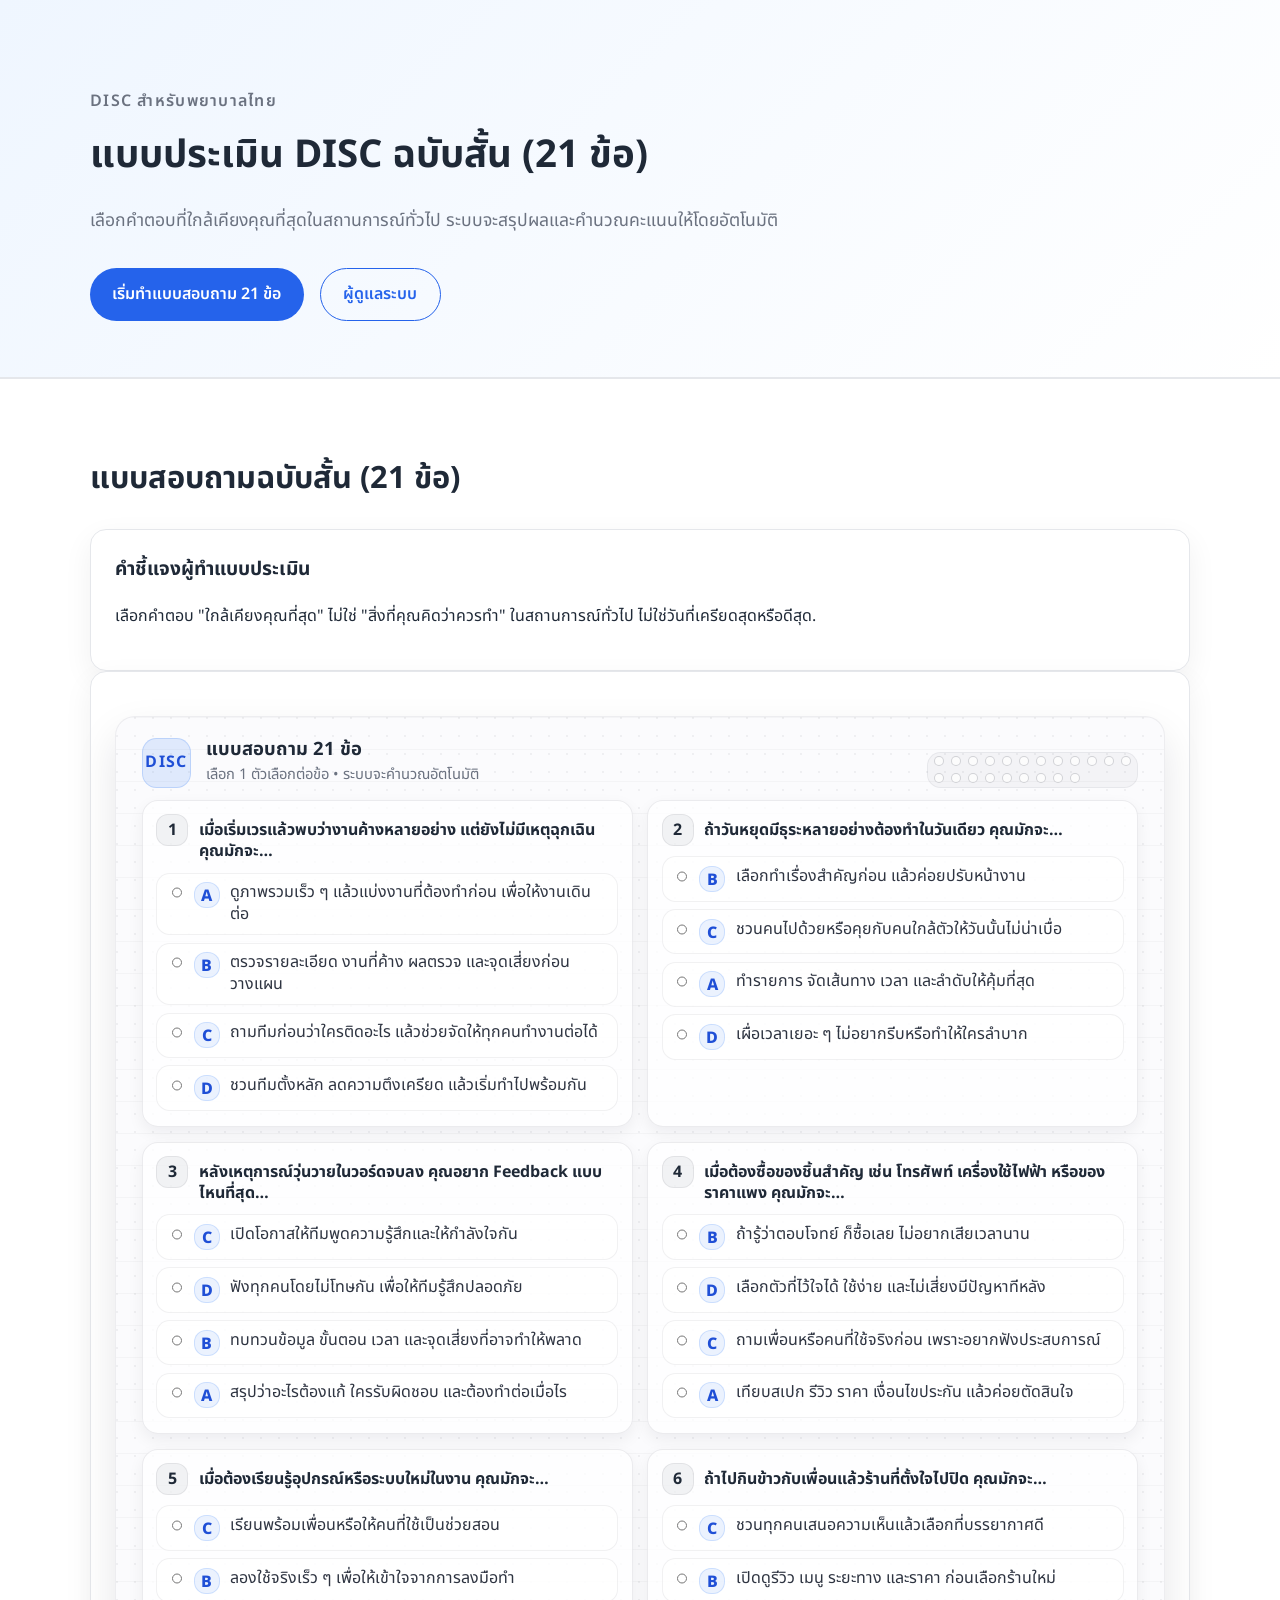
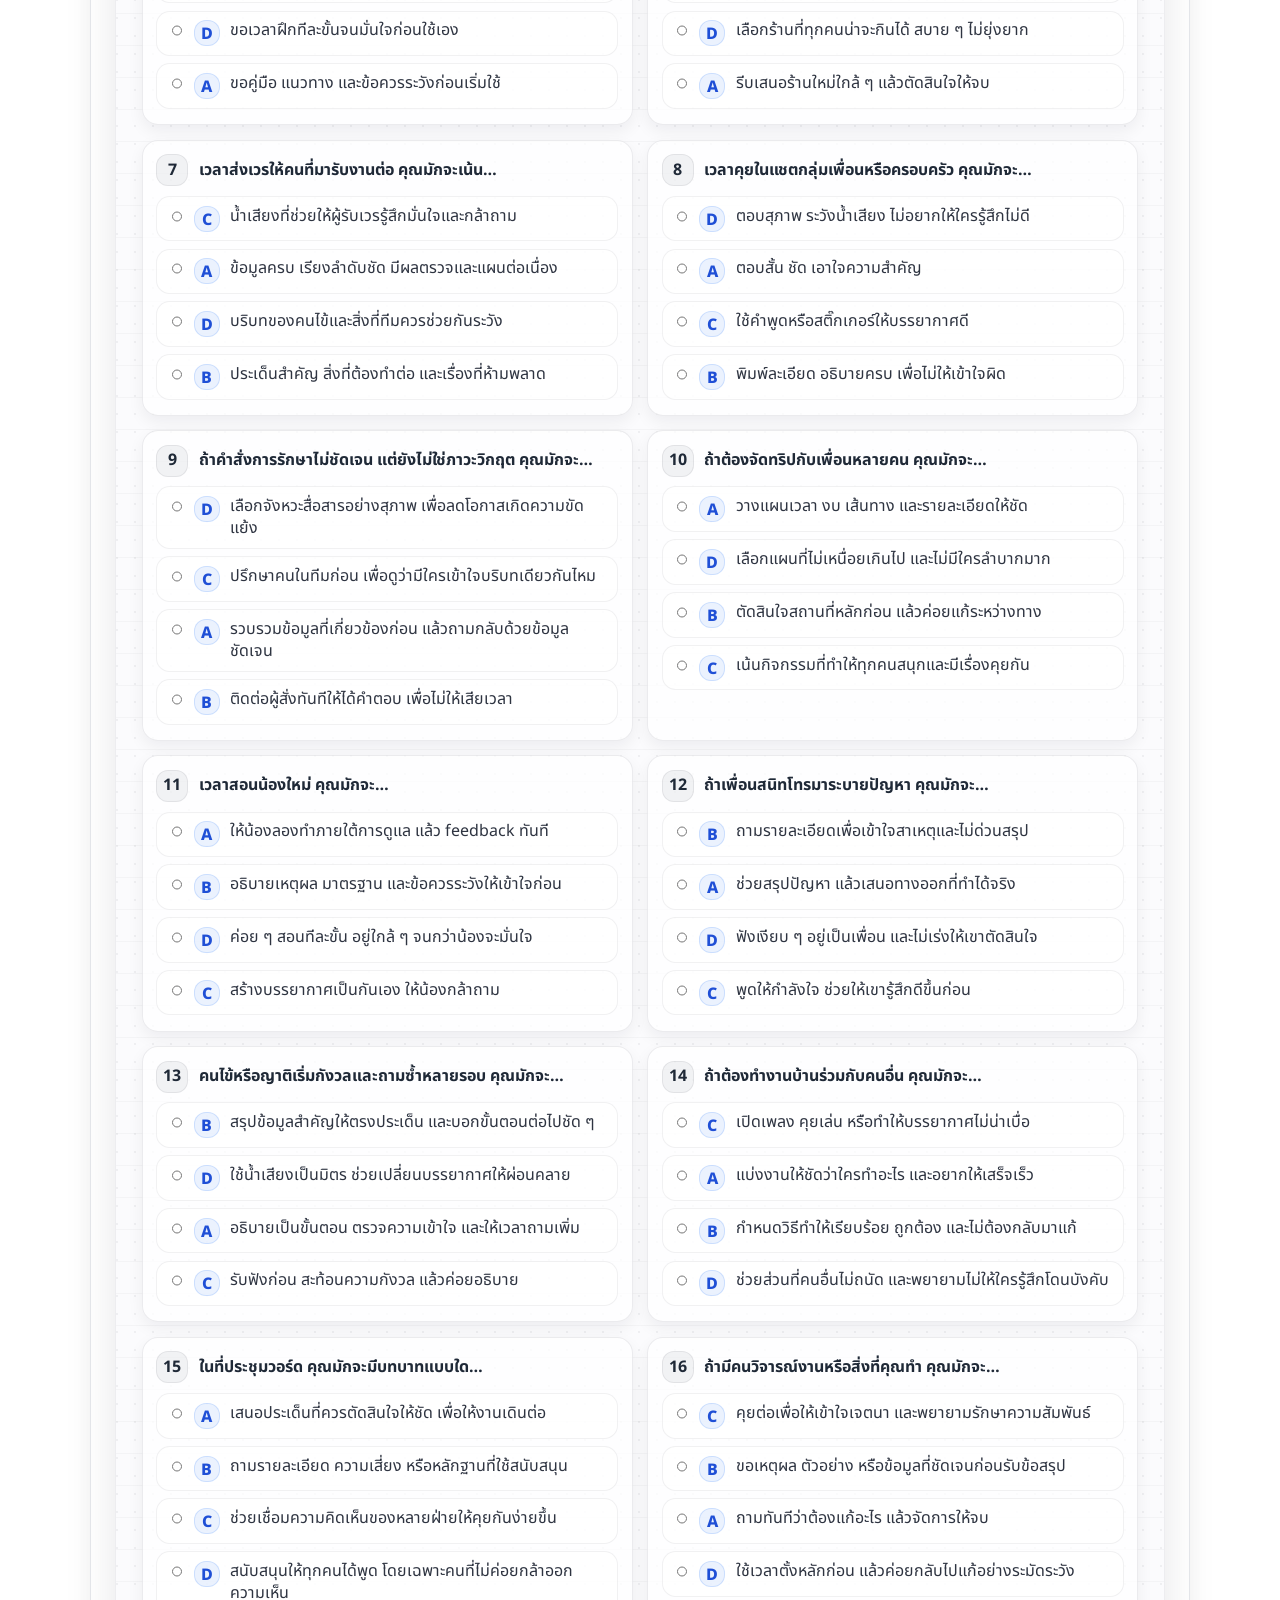
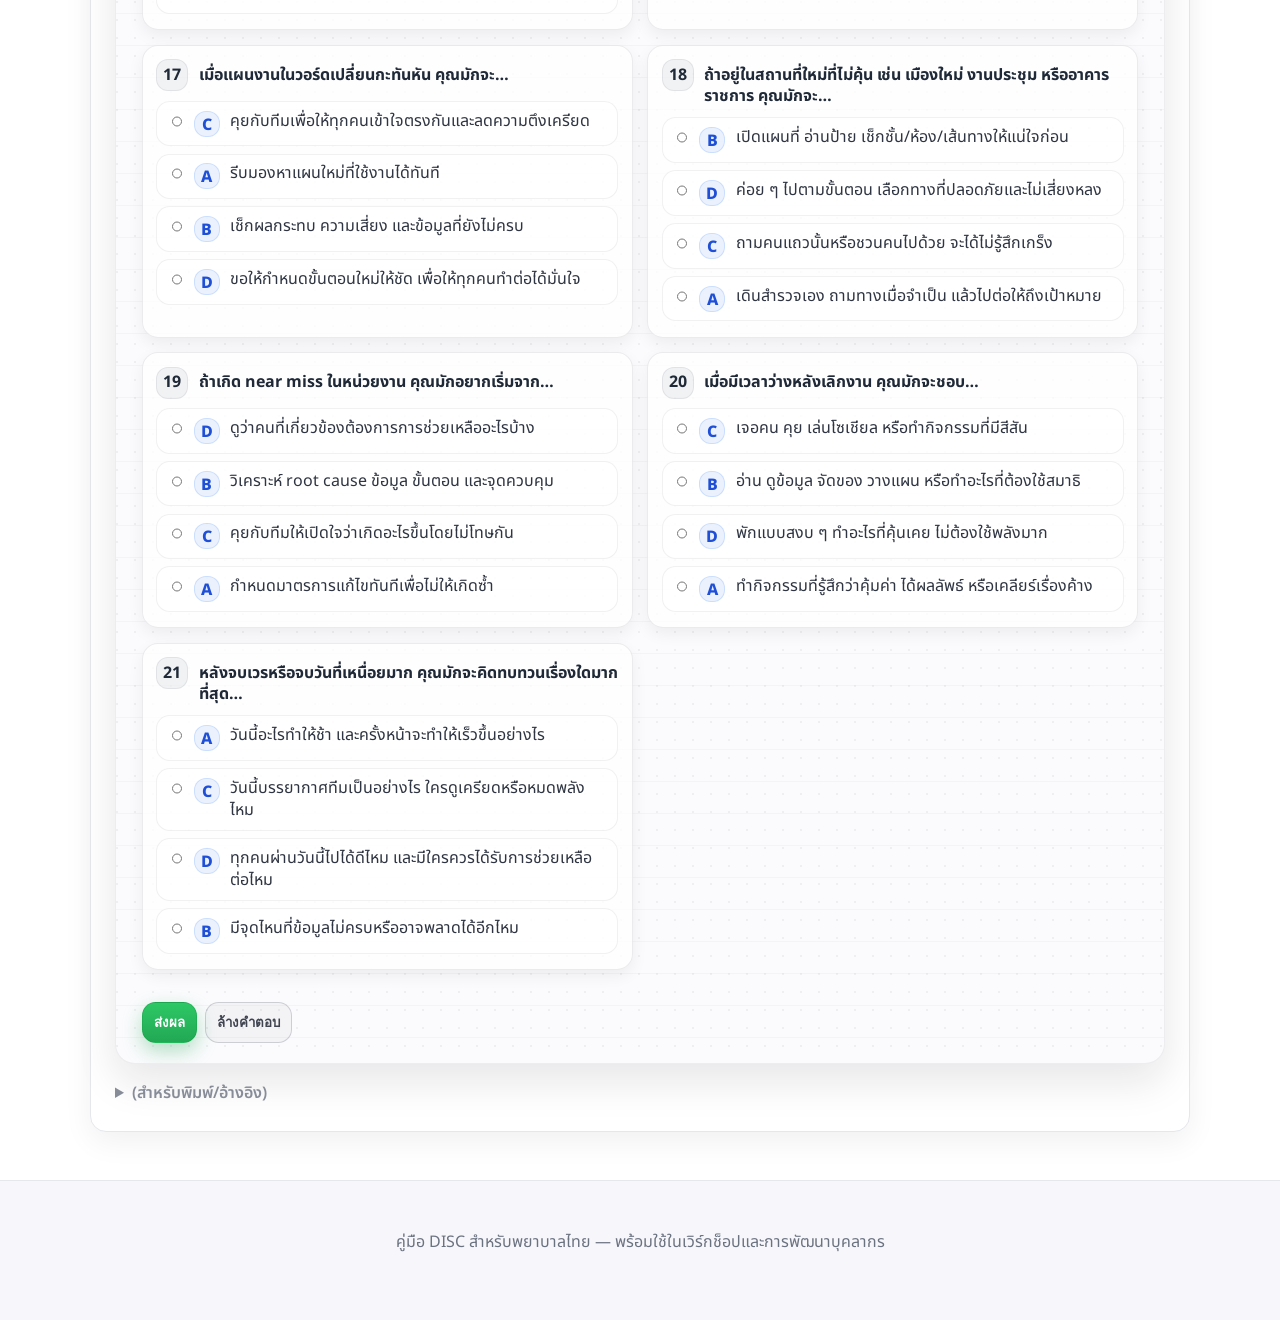
==== commit 40d04692: "fer" ====
--- a/index.html
+++ b/index.html
@@ -267,292 +267,6 @@
           </div>
         </div>
       </section>
-
-      <section class="section alt" id="interpretation">
-        <div class="container">
-          <h2>กฎการแปลผล: คุณคือคนแบบไหนในวอร์ด?</h2>
-          <div class="card">
-            <p>เมื่อรวมคะแนนมิติ DISC แล้ว ให้ดูว่ามิติใดได้คะแนนสูงสุด แล้วดูคำทำนายด้านล่างนี้:</p>
-
-            <h3>🐂 กระทิง (D)</h3>
-            <p><strong>(ผู้นำจอมพลัง ผู้มุ่งมั่นพิชิตเป้าหมาย / Dominance)</strong></p>
-            <ul>
-              <li><strong>นิยาม:</strong> เปรียบเสมือน <strong>กระทิง</strong> ที่มีพละกำลังมหาศาล พร้อมพุ่งชนเป้าหมาย ชอบความรวดเร็ว และไม่เกรงกลัวอุปสรรค</li>
-              <li><strong>จุดแข็งในงานพยาบาล:</strong> ตัดสินใจเด็ดขาดในภาวะวิกฤต (เช่น CPR) ทำงานแข่งกับเวลาได้ดีมาก แก้ปัญหาเฉพาะหน้าเก่ง เน้นผลลัพธ์ว่า "คนไข้ต้องรอด" หรือ "งานต้องเสร็จ"</li>
-              <li><strong>ข้อควรระวัง:</strong> อาจเผลอใช้อารมณ์หรือคำพูดที่ดุดัน สั้นห้วน จนเพื่อนร่วมงานรู้สึกกลัว หรือลืมใส่ใจรายละเอียดเล็กน้อยเพราะมุ่งแต่เป้าหมายหลัก</li>
-              <li><strong>บทบาทที่เหมาะสม:</strong> หัวหน้าเวร, พยาบาล ER/ICU, หรือทีม Code Blue ที่ต้องการความเฉียบขาด</li>
-            </ul>
-
-            <h3>🦅 อินทรี (I)</h3>
-            <p><strong>(นักวิสัยทัศน์ ผู้สร้างแรงบันดาลใจ / Influence)</strong></p>
-            <ul>
-              <li><strong>นิยาม:</strong> เปรียบเสมือน <strong>นกอินทรี</strong> ที่บินสูง มองเห็นภาพรวมกว้างไกล รักอิสระ ชอบเรียนรู้สิ่งใหม่ๆ และมีทักษะการสื่อสารที่ยอดเยี่ยม</li>
-              <li><strong>จุดแข็งในงานพยาบาล:</strong> สร้างบรรยากาศเชิงบวกในวอร์ดได้เก่ง ประสานงานกับสหสาขาวิชาชีพได้ราบรื่น มีวาทศิลป์ในการพูดคุยให้กำลังใจคนไข้และญาติ มองเห็นโอกาสในการพัฒนางานใหม่ๆ</li>
-              <li><strong>ข้อควรระวัง:</strong> อาจเบื่อง่ายกับงานเอกสารซ้ำๆ (Routine) หรือมัวแต่คุยโปรเจกต์ใหม่จนลืมลงรายละเอียดในเนื้องานปัจจุบัน</li>
-              <li><strong>บทบาทที่เหมาะสม:</strong> งานประชาสัมพันธ์, ทีมรับรองคุณภาพ (HA) ด้านการสื่อสาร, หรือหน่วยงานที่ต้องดีลกับคนเยอะๆ</li>
-            </ul>
-
-            <h3>🐭 หนู (S)</h3>
-            <p><strong>(ผู้ประสานใจ ผู้ดูแลด้วยความห่วงใย / Steadiness)</strong></p>
-            <ul>
-              <li><strong>นิยาม:</strong> เปรียบเสมือน <strong>หนู</strong> ตัวเล็กที่ว่องไวแต่อ่อนโยน ช่างสังเกตความรู้สึก ชอบอยู่รวมกันเป็นกลุ่ม รักความสงบ และดูแลใส่ใจคนรอบข้างเสมอ</li>
-              <li><strong>จุดแข็งในงานพยาบาล:</strong> มีความเห็นอกเห็นใจสูง เป็นผู้ฟังที่ดีเยี่ยม รับรู้อารมณ์คนไข้ได้ไว ให้การพยาบาลที่นุ่มนวลและใส่ใจรายละเอียดทางจิตใจ เพื่อนร่วมงานรักเพราะช่วยเหลือเก่ง</li>
-              <li><strong>ข้อควรระวัง:</strong> ขี้เกรงใจ ไม่กล้าปฏิเสธจนงานล้นมือ หรือเก็บความเครียดไว้คนเดียว ไม่ชอบความขัดแย้งและการเปลี่ยนแปลงกะทันหัน</li>
-              <li><strong>บทบาทที่เหมาะสม:</strong> พยาบาลพี่เลี้ยง (Preceptor), ดูแลผู้ป่วยเรื้อรัง/ประคับประคอง (Palliative), หรือจิตเวช</li>
-            </ul>
-
-            <h3>🧸 หมี (C)</h3>
-            <p><strong>(นักวิเคราะห์ ผู้รักษากฎระเบียบ / Conscientiousness)</strong></p>
-            <ul>
-              <li><strong>นิยาม:</strong> เปรียบเสมือน <strong>หมี</strong> ที่มั่นคง หนักแน่น ใช้เวลาในการไตร่ตรอง วางแผนอย่างรอบคอบ ยึดมั่นในหลักการ ทฤษฎี และความปลอดภัยสูงสุด</li>
-              <li><strong>จุดแข็งในงานพยาบาล:</strong> ทำงานเป็นระบบระเบียบมาก ข้อมูลแน่น (Evidence-based) แม่นยำเรื่องยาและคำนวณ ความผิดพลาดน้อยมาก ยึดถือมาตรฐานวิชาชีพอย่างเคร่งครัด</li>
-              <li><strong>ข้อควรระวัง:</strong> อาจใช้เวลาตัดสินใจนานเพราะต้องการข้อมูลที่สมบูรณ์แบบ (Perfectionist) หรือดูเคร่งขรึม เข้าถึงยากในสายตาน้องๆ อาจหงุดหงิดง่ายถ้าเห็นอะไรไม่เป็นระเบียบ</li>
-              <li><strong>บทบาทที่เหมาะสม:</strong> งานควบคุมการติดเชื้อ (IC), งานประกันคุณภาพ, ห้องผ่าตัด, หรือเภสัชกรรม</li>
-            </ul>
-
-            <hr>
-            <h3>ตารางสรุปสัตว์ 4 ทิศในบริบทพยาบาล</h3>
-            <table>
-              <thead>
-                <tr>
-                  <th>สัญลักษณ์</th>
-                  <th>สัตว์</th>
-                  <th>สไตล์</th>
-                  <th>จุดเด่น</th>
-                  <th>สิ่งที่กลัว</th>
-                </tr>
-              </thead>
-              <tbody>
-                <tr><td><strong>กระทิง (D)</strong></td><td><strong>กระทิง 🐂</strong></td><td><strong>Dominance</strong></td><td>เป้าหมาย, รวดเร็ว, พุ่งชน</td><td>การถูกควบคุม, ความล้มเหลว</td></tr>
-                <tr><td><strong>อินทรี (I)</strong></td><td><strong>อินทรี 🦅</strong></td><td><strong>Influence</strong></td><td>ภาพรวม, สื่อสาร, สร้างสรรค์</td><td>การถูกเพิกเฉย, การสูญเสียอิทธิพล</td></tr>
-                <tr><td><strong>หนู (S)</strong></td><td><strong>หนู 🐭</strong></td><td><strong>Steadiness</strong></td><td>ใส่ใจ, สัมพันธ์, ปรองดอง</td><td>การเปลี่ยนแปลงกะทันหัน, ความขัดแย้ง</td></tr>
-                <tr><td><strong>หมี (C)</strong></td><td><strong>หมี 🧸</strong></td><td><strong>Compliance</strong></td><td>หลักการ, ระเบียบ, ข้อมูล</td><td>ความผิดพลาด, การถูกวิจารณ์</td></tr>
-              </tbody>
-            </table>
-          </div>
-        </div>
-      </section>
-
-      <section class="section" id="styles">
-        <div class="container">
-          <h2>คำอธิบาย 4 มิติ + แนวทางใช้ในงานพยาบาล</h2>
-          <div class="grid two">
-            <div class="card">
-              <h3>D (Dominance) = กระทิง</h3>
-              <p><strong>ภาพรวม:</strong> ตรงไปตรงมา กล้าตัดสินใจ และมุ่งผลลัพธ์ชัดเจน เหมือน “นักรบ” ที่พร้อมเผชิญปัญหา.</p>
-              <p><strong>พฤติกรรมเด่น:</strong> ชอบลงมือเอง เคลื่อนไหวเร็ว ชอบเห็นผลเร็ว กล้าเผชิญหน้าและแสดงจุดยืน.</p>
-              <p><strong>ข้อดี:</strong> เด็ดเดี่ยว ปกป้องทีม กล้ารับผิดชอบในสถานการณ์กดดัน.</p>
-              <p><strong>ข้อควรพัฒนา:</strong> ชะลอการตัดสินใจในบางเรื่อง รับฟังมากขึ้น และทบทวนก่อนสั่งการเพื่อไม่ให้ดูใช้อำนาจเกินไป.</p>
-            </div>
-            <div class="card">
-              <h3>I (Influence) = อินทรี</h3>
-              <p><strong>ภาพรวม:</strong> เข้าสังคมเก่ง ช่างพูด มีพลังบวก และถนัดสร้างบรรยากาศที่ดีให้ทีม.</p>
-              <p><strong>พฤติกรรมเด่น:</strong> มองภาพใหญ่ คิดสร้างสรรค์ ชอบไอเดียใหม่ และเชื่อมโยงคนเก่ง.</p>
-              <p><strong>ข้อดี:</strong> สร้างแรงจูงใจและความร่วมมือได้ดี ทำให้งานมีสีสันและคล่องตัว.</p>
-              <p><strong>ข้อควรพัฒนา:</strong> ฝึกจัดลำดับความสำคัญ เก็บรายละเอียด และโฟกัสงานให้จบเป็นเรื่อง ๆ.</p>
-            </div>
-            <div class="card">
-              <h3>S (Steadiness) = หนู</h3>
-              <p><strong>ภาพรวม:</strong> สุภาพ อบอุ่น ใจเย็น และให้ความสำคัญกับความสัมพันธ์และความรู้สึกของคนรอบตัว.</p>
-              <p><strong>พฤติกรรมเด่น:</strong> ชอบช่วยเหลือ ประสานงานเก่ง รับฟังดี และหลีกเลี่ยงความขัดแย้งรุนแรง.</p>
-              <p><strong>ข้อดี:</strong> เป็นกาวใจของทีม ช่วยลดแรงปะทะ ทำให้ทีมทำงานร่วมกันได้ราบรื่น.</p>
-              <p><strong>ข้อควรพัฒนา:</strong> ฝึกยืนยันจุดยืน กล้าตัดสินใจในบทบาทผู้นำ และตั้งขอบเขตเมื่อถูกกดดัน.</p>
-            </div>
-            <div class="card">
-              <h3>C (Conscientiousness) = หมี</h3>
-              <p><strong>ภาพรวม:</strong> ช่างวิเคราะห์ มีหลักการสูง รอบคอบ และให้คุณค่ากับความถูกต้องเป็นระบบ.</p>
-              <p><strong>พฤติกรรมเด่น:</strong> ชอบวางแผนเป็นขั้นตอน ใช้เหตุผลสูง คิดล่วงหน้า และไม่ชอบความเสี่ยงที่ไม่จำเป็น.</p>
-              <p><strong>ข้อดี:</strong> ลดความผิดพลาดได้ดี เหมาะกับงานที่ต้องการมาตรฐานและความแม่นยำ.</p>
-              <p><strong>ข้อควรพัฒนา:</strong> เพิ่มความยืดหยุ่นเมื่อต้องเปลี่ยนแผน และลดความเคร่งเครียดจากความเป๊ะเกินไป.</p>
-            </div>
-        </div>
-      </section>
-
-      <section class="section alt" id="pairs">
-        <div class="container">
-          <h2>การแปลผลแบบคู่สไตล์ (Top 2)</h2>
-          <div class="grid two">
-            <div class="card">
-              <ul>
-                <li><strong>D/i:</strong> มุ่งผล + โน้มน้าวเก่ง ระวังพูดเร็ว/แรง</li>
-                <li><strong>i/D:</strong> เข้าหาคน + กล้าชน ระวังใจร้อน</li>
-                <li><strong>D/C:</strong> เด็ดขาด + มาตรฐานสูง ระวังเคร่ง</li>
-                <li><strong>C/D:</strong> วิเคราะห์ + กล้าตัดสิน ระวังช้าเมื่อข้อมูลไม่ครบ</li>
-                <li><strong>D/S:</strong> เร็วแต่ยังคุมความนิ่งได้ ระวังทีมสับสน</li>
-                <li><strong>S/D:</strong> ใจเย็นแต่ยืนหลักได้ ระวังเก็บอารมณ์</li>
-              </ul>
-            </div>
-            <div class="card">
-              <ul>
-                <li><strong>i/S:</strong> เป็นมิตร อบอุ่น ประสานทีมเก่ง ระวังเลี่ยงขัดแย้ง</li>
-                <li><strong>S/i:</strong> สุขุมแต่เข้าถึงง่าย ระวังไม่กล้าพูดสิ่งยาก</li>
-                <li><strong>i/C:</strong> สื่อสารดี + มีเหตุผล ระวังเครียดเมื่อรายละเอียดไม่พร้อม</li>
-                <li><strong>C/i:</strong> ข้อมูลแน่น + คุยรู้เรื่อง ระวังวิจารณ์มากไป</li>
-                <li><strong>S/C:</strong> มั่นคง + รอบคอบ ระวังช้าเมื่อมีแรงกดดัน</li>
-                <li><strong>C/S:</strong> ระเบียบ + ใจเย็น ระวังต้านการเปลี่ยนแปลง</li>
-              </ul>
-            </div>
-          </div>
-        </div>
-      </section>
-
-      <section class="section" id="models">
-        <div class="container">
-          <h2>ทำความเข้าใจโมเดล DISC</h2>
-          <div class="grid two">
-            <div class="card">
-              <h3>แบบย่อ</h3>
-              <p>
-                เหมาะกับเวิร์กช็อประยะสั้น ให้ผลลัพธ์รวดเร็ว โดยระบุสไตล์หลัก (และอาจมีสไตล์รอง)
-                เช่น “คุณเป็นสไตล์ i และมีแนวโน้ม S”
-              </p>
-            </div>
-            <div class="card">
-              <h3>แบบละเอียด</h3>
-              <p>
-                แสดงคะแนนครบทั้ง 4 มิติ พร้อมเปอร์เซ็นต์หรือกราฟสรุป เพื่อวิเคราะห์ความผสมของบุคลิก
-                อย่างละเอียด เช่น “SC” หรือ “DI”
-              </p>
-            </div>
-          </div>
-          <div class="pill-grid">
-            <span class="pill">D: เด็ดขาด ผลลัพธ์นำ</span>
-            <span class="pill">i: เข้าสังคม สร้างพลังทีม</span>
-            <span class="pill">S: มั่นคง ใส่ใจคน</span>
-            <span class="pill">C: รอบคอบ มาตรฐานสูง</span>
-          </div>
-          <div class="card">
-            <h3>เหตุใด DISC จึงสำคัญกับพยาบาล</h3>
-            <p>
-              งานพยาบาลต้องทำงานเป็นทีม ภายใต้ความกดดัน และกับผู้ป่วยที่หลากหลาย DISC
-              ช่วยให้เข้าใจตนเองและผู้อื่น ปรับการสื่อสารให้ตรงคน ลดความขัดแย้ง ทำงานราบรื่นขึ้น
-              และยกระดับคุณภาพการดูแลผู้ป่วย
-            </p>
-            <h3>4 มิติของ DISC</h3>
-            <ul>
-              <li><strong>D(กระทิง)</strong> – มุ่งผลลัพธ์ ตัดสินใจเร็ว เด็ดขาด ตรงประเด็น แก้ปัญหาไว เหมาะสถานการณ์เร่งด่วน<br>ระวัง: อาจตรงหรือกดดันคนอื่นเกินไป</li>
-              <li><strong>I(อินทรีย์)</strong> – มุ่งความสัมพันธ์และการจูงใจ สื่อสารดี สร้างบรรยากาศทีม โน้มน้าวเก่ง<br>ระวัง: ไม่ชอบรายละเอียด เสียสมาธิง่าย</li>
-              <li><strong>S(หนู)</strong> – มุ่งความร่วมมือและความสม่ำเสมอ ใจเย็น รับฟังดี ดูแลต่อเนื่อง สร้างความมั่นคงให้ทีม<br>ระวัง: ไม่ชอบความขัดแย้ง ตัดสินใจช้าเมื่อถูกกดดัน</li>
-              <li><strong>C(หมี)</strong> – มุ่งความถูกต้องและคุณภาพ ละเอียด เป็นระบบ วิเคราะห์ดี ลดความผิดพลาด<br>ระวัง: กลัวผิดพลาด สื่อสารน้อย ดูเข้มงวด</li>
-            </ul>
-            <h3>คู่สไตล์ — คนส่วนใหญ่ไม่ใช่แบบเดียว</h3>
-            <ul>
-              <li><strong>D(กระทิง)I(อินทรีย์)</strong> – กล้าตัดสินใจ + จูงใจเก่ง พลังสูง นำทีมดี แต่ไม่ชอบรายละเอียด</li>
-              <li><strong>S(หนู)C(หมี)</strong> – สุขุม + ละเอียด ทำงานรอบคอบ เสถียร แต่ปรับตัวช้าเมื่อเปลี่ยนเร็ว</li>
-              <li><strong>iS(หนู)</strong> – เป็นมิตร อดทน ทำงานกับคนดี</li>
-              <li><strong>C(หมี)D(กระทิง)</strong> – จริงจัง ละเอียด ตัดสินใจบนข้อมูล</li>
-            </ul>
-            <p>การดู “คู่สไตล์” ทำให้เข้าใจคนลึกกว่า ไม่เหมารวม</p>
-            <h3>ใช้ DISC ในงานพยาบาล (ภาคปฏิบัติ)</h3>
-            <p><strong>วอร์ดทั่วไป</strong><br>D(กระทิง) ตัดสินใจเร็วในเหตุฉุกเฉิน, C(หมี) ตรวจความถูกต้องยา/อุปกรณ์, I(อินทรีย์) สื่อสารกับญาติ/ทีม, S(หนู) ดูแลผู้ป่วยใกล้ชิด<br>ผล: แบ่งบทบาทตามจุดแข็ง ลดซ้ำซ้อน ลดขัดแย้ง</p>
-            <p><strong>หน่วยเฉพาะทาง / ห้องผ่าตัด</strong><br>C(หมี) คุมมาตรฐานและความปลอดภัย, D(กระทิง) คุมเวลาและสถานการณ์, S(หนู) ติดตามผู้ป่วยต่อเนื่อง, I(อินทรีย์) สร้างแรงจูงใจและประสานทีม<br>ผล: งานแม่นยำ ทีมเข้าใจกัน ความเครียดลดลง</p>
-            <p><strong>I(อินทรีย์)C(หมี)U</strong><br>ต้องสมดุลทุกสไตล์: D(กระทิง) ตัดสินใจ, C(หมี) ป้องกันความผิดพลาด, S(หนู) ดูแลเชิงมนุษย์, I(อินทรีย์) รักษาการสื่อสารทีม<br>ผล: ตัดสินใจดี + ปลอดภัย + ทีมยังทำงานได้แม้เครียดสูง</p>
-            <p><strong>บริหารและผู้นำ</strong><br>รู้สไตล์ตน → รู้จุดแข็ง/จุดเสี่ยง<br>มอบงานให้ตรงคน สื่อสารให้ตรงสไตล์ → ทีมทำงานง่ายขึ้น<br>ใช้ D(กระทิง)I(อินทรีย์)S(หนู)C(หมี) แก้ความขัดแย้งและพัฒนาผู้นำรุ่นใหม่ได้จริง</p>
-            <h3>ประโยชน์หลัก</h3>
-            <ul>
-              <li>สื่อสารดีขึ้น ทีมเวิร์กดีขึ้น</li>
-              <li>ดูแลผู้ป่วยตรงความต้องการมากขึ้น</li>
-              <li>พัฒนาบุคลากรและผู้นำ</li>
-              <li>ลดความเครียดและความขัดแย้ง</li>
-            </ul>
-            <h3>ข้อจำกัด</h3>
-            <ul>
-              <li>ไม่ใช่วัดความสามารถ และไม่ควรติดป้ายคน</li>
-              <li>ผลขึ้นกับการตอบและการตีความ</li>
-              <li>ใช้ผิดอาจกลายเป็นอคติ</li>
-              <li>ต้องคำนึงบริบทวัฒนธรรม</li>
-              <li>เป็น “เครื่องมือหนึ่ง” ไม่ใช่ทั้งหมด</li>
-            </ul>
-          </div>
-          </div>
-        </div>
-      </section>
-
-      <section class="section alt" id="team-development">
-        <div class="container">
-          <h2>การนำผลลัพธ์ DISC ไปใช้พัฒนาทีมงานพยาบาลในวอร์ด</h2>
-          <div class="card">
-            <p>
-              การนำผลลัพธ์จากแบบประเมิน DISC (ในบริบทสัตว์ 4 ทิศ: กระทิง, อินทรี, หนู, หมี) ไปใช้พัฒนาทีมงานพยาบาลในวอร์ด
-              สามารถทำได้โดยเน้นการ <strong>"ใช้คนให้ถูกงาน"</strong> และ <strong>"สื่อสารให้ถูกจริต"</strong>
-              ซึ่งจะช่วยลดความขัดแย้งและเพิ่มประสิทธิภาพการดูแลผู้ป่วยได้จริง
-            </p>
-
-            <h3>1) การจัดมอบหมายงานให้ตรงกับจุดแข็ง</h3>
-            <p>การรู้ว่าพยาบาลแต่ละคนเป็น “สัตว์” ชนิดไหน ช่วยให้หัวหน้าหอผู้ป่วยมอบหมายบทบาทได้เหมาะสมยิ่งขึ้น:</p>
-            <ul>
-              <li><strong>🐂 กลุ่มกระทิง (D - Dominance)</strong><br>
-                งานที่เหมาะสม: ผู้นำทีม (Team Leader) ในเวรดึก/ภาวะวิกฤต เช่น Code Blue, งานที่ต้องการผลลัพธ์รวดเร็ว เช่น บริหารจัดการเตียง หรือเคลียร์ข้อร้องเรียนที่ต้องการความเด็ดขาด<br>
-                การพัฒนา: ตั้งเป้าหมายท้าทาย แต่เตือนเรื่องความละเอียดอ่อนทางอารมณ์กับเพื่อนร่วมงาน
-              </li>
-              <li><strong>🦅 กลุ่มอินทรี (I - Influence)</strong><br>
-                งานที่เหมาะสม: งานประชาสัมพันธ์, กิจกรรมสันทนาการในวอร์ด, ผู้นำกลุ่มบำบัด/สอนสุขศึกษา เพราะสื่อสารโน้มน้าวและสร้างบรรยากาศบวกได้ดี<br>
-                การพัฒนา: ฝึกลงรายละเอียดและติดตามงานให้จบ เพื่อลดปัญหาเริ่มเก่งแต่ปิดงานยาก
-              </li>
-              <li><strong>🐭 กลุ่มหนู (S - Steadiness)</strong><br>
-                งานที่เหมาะสม: พี่เลี้ยง (Preceptor), ดูแลผู้ป่วย Palliative, งาน Routine/เอกสารที่ต้องการความสม่ำเสมอสูง<br>
-                การพัฒนา: สนับสนุนให้กล้าแสดงความคิดเห็น และระวังภาระงานเกินตัว (Burnout)
-              </li>
-              <li><strong>🧸 กลุ่มหมี (C - Compliance/Conscientiousness)</strong><br>
-                งานที่เหมาะสม: ประกันคุณภาพ (HA/QA), ควบคุมการติดเชื้อ (IC), ตรวจสอบคำสั่งการรักษาและยา<br>
-                การพัฒนา: ลดความเครียดจาก Perfectionism และฝึกยืดหยุ่นในสถานการณ์ที่ไม่วิกฤต
-              </li>
-            </ul>
-
-            <h3>2) การปรับวิธีการสื่อสารในทีม</h3>
-            <p>ปัญหาหลักในวอร์ดมักมาจาก “สื่อสารผิดรูปแบบ” การเข้าใจ DISC จะช่วยสร้าง <strong>ภาษากลาง</strong> ในทีม:</p>
-            <ul>
-              <li><strong>คุยกับกระทิง (D):</strong> “สั้น กระชับ ตรงประเด็น” — บอกปัญหา สิ่งที่ต้องทำ และผลลัพธ์ที่ต้องการ (เช่น SBAR)</li>
-              <li><strong>คุยกับอินทรี (I):</strong> “เป็นกันเอง เปิดพื้นที่ให้แสดงไอเดีย” — เริ่มด้วยบรรยากาศผ่อนคลาย แล้วค่อยเข้าเรื่องงาน</li>
-              <li><strong>คุยกับหนู (S):</strong> “นุ่มนวล เป็นขั้นตอน ให้ความมั่นใจ” — ไม่เร่งรัดหรือกดดันเกินจำเป็น</li>
-              <li><strong>คุยกับหมี (C):</strong> “ข้อมูลพร้อม อ้างอิงหลักการ” — ใช้ข้อเท็จจริงและให้เวลาคิดวิเคราะห์ก่อนตอบ</li>
-            </ul>
-
-            <h3>3) การบริหารความขัดแย้ง (Conflict Resolution)</h3>
-            <ul>
-              <li><strong>กระทิง vs หมี:</strong> ขัดกันเรื่อง “ความเร็ว” vs “ความละเอียด” → ทางแก้: ตกลง Deadline และมาตรฐานขั้นต่ำร่วมกัน</li>
-              <li><strong>กระทิง vs กระทิง:</strong> แย่งบทนำ/แย่งกันพูด → ทางแก้: แบ่งขอบเขตอำนาจหน้าที่ (Zone) ให้ชัดเจน</li>
-            </ul>
-
-            <h3>4) การสร้างสมดุลทีม</h3>
-            <ul>
-              <li><strong>หนูเยอะเกินไป:</strong> ทีมสงบและกลมเกลียว แต่เปลี่ยนแปลงยาก/ตัดสินใจวิกฤตช้า</li>
-              <li><strong>กระทิงเยอะเกินไป:</strong> งานเร็วมาก แต่บรรยากาศตึงเครียดและโต้เถียงบ่อย</li>
-              <li><strong>แนวทาง:</strong> จัดเวรให้คละสไตล์ เช่น มีกระทิงนำทีม มีหนูประสานงาน และมีหมีตรวจสอบยา</li>
-            </ul>
-
-            <h3>สรุป</h3>
-            <p>
-              การใช้ DISC ในวอร์ดไม่ใช่การตีตราว่าใครเป็นคนอย่างไร แต่เพื่อเข้าใจ <strong>แรงจูงใจ</strong> และ <strong>ความกลัว</strong>
-              ของสมาชิกทีม เพื่อให้หัวหน้าดูแลใจและใช้งานทีมได้อย่างมีประสิทธิภาพสูงสุด
-            </p>
-          </div>
-        </div>
-      </section>
-
-      <section class="section alt" id="references">
-        <div class="container">
-          <h2>แหล่งอ้างอิง (Evidence-based)</h2>
-          <div class="card">
-            <ul>
-              <li>Everything DiSC: What is DiSC และ Wiley Research Report</li>
-              <li>Marston (1928): Emotions of Normal People</li>
-              <li>งานวิจัยเกี่ยวกับ forced-choice ลดความลำเอียงในการตอบ</li>
-              <li>คำเตือนการใช้ DISC เพื่อคัดเลือกบุคลากร</li>
-              <li>Bäckström, M., & Björklund, F. (2024). Why forced-choice and Likert items provide the same information on personality, including social desirability. Educational and Psychological Measurement, 84(3), 549–576. doi:10.1177/00131644231178721</li>
-              <li>Brown, A., & Maydeu-Olivares, A. (2011). Item response modeling of forced-choice questionnaires. Educational and Psychological Measurement, 71(3), 460–502. doi:10.1177/0013164410375112</li>
-              <li>Everything DiSC. (n.d.). What is the DiSC® model? Retrieved January 21, 2026, from Everything DiSC website.</li>
-              <li>Hicks, L. E. (1970). Some properties of ipsative, normative, and forced-choice normative measures. Psychological Bulletin, 74(3), 167–184. doi:10.1037/h0029780</li>
-              <li>John Wiley & Sons, Inc. (2013). Research report for adaptive testing assessment (Everything DiSC®). (Research report).</li>
-              <li>Keogh, D., Robinson, S., & Parnell, K. (2019). Assessing behavioral styles among nurse managers: A pilot study. Hospital Topics, 97(1), 32–38. doi:10.1080/00185868.2018.1563460</li>
-              <li>reitchmann, R. S., Abad, F. J., Ponsoda, V., Nieto, M. D., & Morillo, D. (2019). Controlling for response biases in self-report scales: Forced-choice vs. psychometric modeling of Likert items. Frontiers in Psychology, 10, Article 2309. doi:10.3389/fpsyg.2019.02309</li>
-              <li>Marston, W. M. (1928). Emotions of normal people. Kegan Paul, Trench, Trubner & Co.</li>
-              <li>Pavlov, G., Shi, D., Maydeu-Olivares, A., & Fairchild, A. (2021). Item desirability matching in forced-choice test construction. Personality and Individual Differences, 183, Article 111114. doi:10.1016/j.paid.2021.111114</li>
-              <li>เพอแสละ, น., หลาวทอง, ณ., & ศรีสุทธิยากร, ส. (2021). การวิเคราะห์คุณลักษณะพหุมิติด้วยคำถามบังคับเลือกประเภทคู่เทียบ</li>
-            </ul>
-          </div>
-        </div>
-      </section>
     </main>
 
     <footer class="footer">
--- a/assets/style.css
+++ b/assets/style.css
@@ -415,6 +415,16 @@
   max-width: 100%;
 }
 
+/* Bottom action bar under the last question (survey page) */
+.disc-quiz .nbk-bottom-actions {
+  display: flex;
+  gap: 0.5rem;
+  flex-wrap: wrap;
+  align-items: center;
+  justify-content: flex-start;
+  padding-top: 0.75rem;
+}
+
 /* Questions grid */
 .disc-quiz .nbk-grid {
   display: grid;
@@ -568,6 +578,22 @@
 /* Results (placed after questions) */
 .disc-quiz .nbk-results {
   margin-bottom: 1.5rem;
+}
+
+/* Result page action row (above result card content) */
+.disc-results .nbk-page-actions {
+  display: flex;
+  gap: 0.5rem;
+  flex-wrap: wrap;
+  align-items: center;
+  margin-bottom: 0.85rem;
+}
+
+.disc-results .nbk-page-actions .nbk-btn {
+  text-decoration: none;
+  display: inline-flex;
+  align-items: center;
+  justify-content: center;
 }
 
 .disc-quiz .nbk-card {
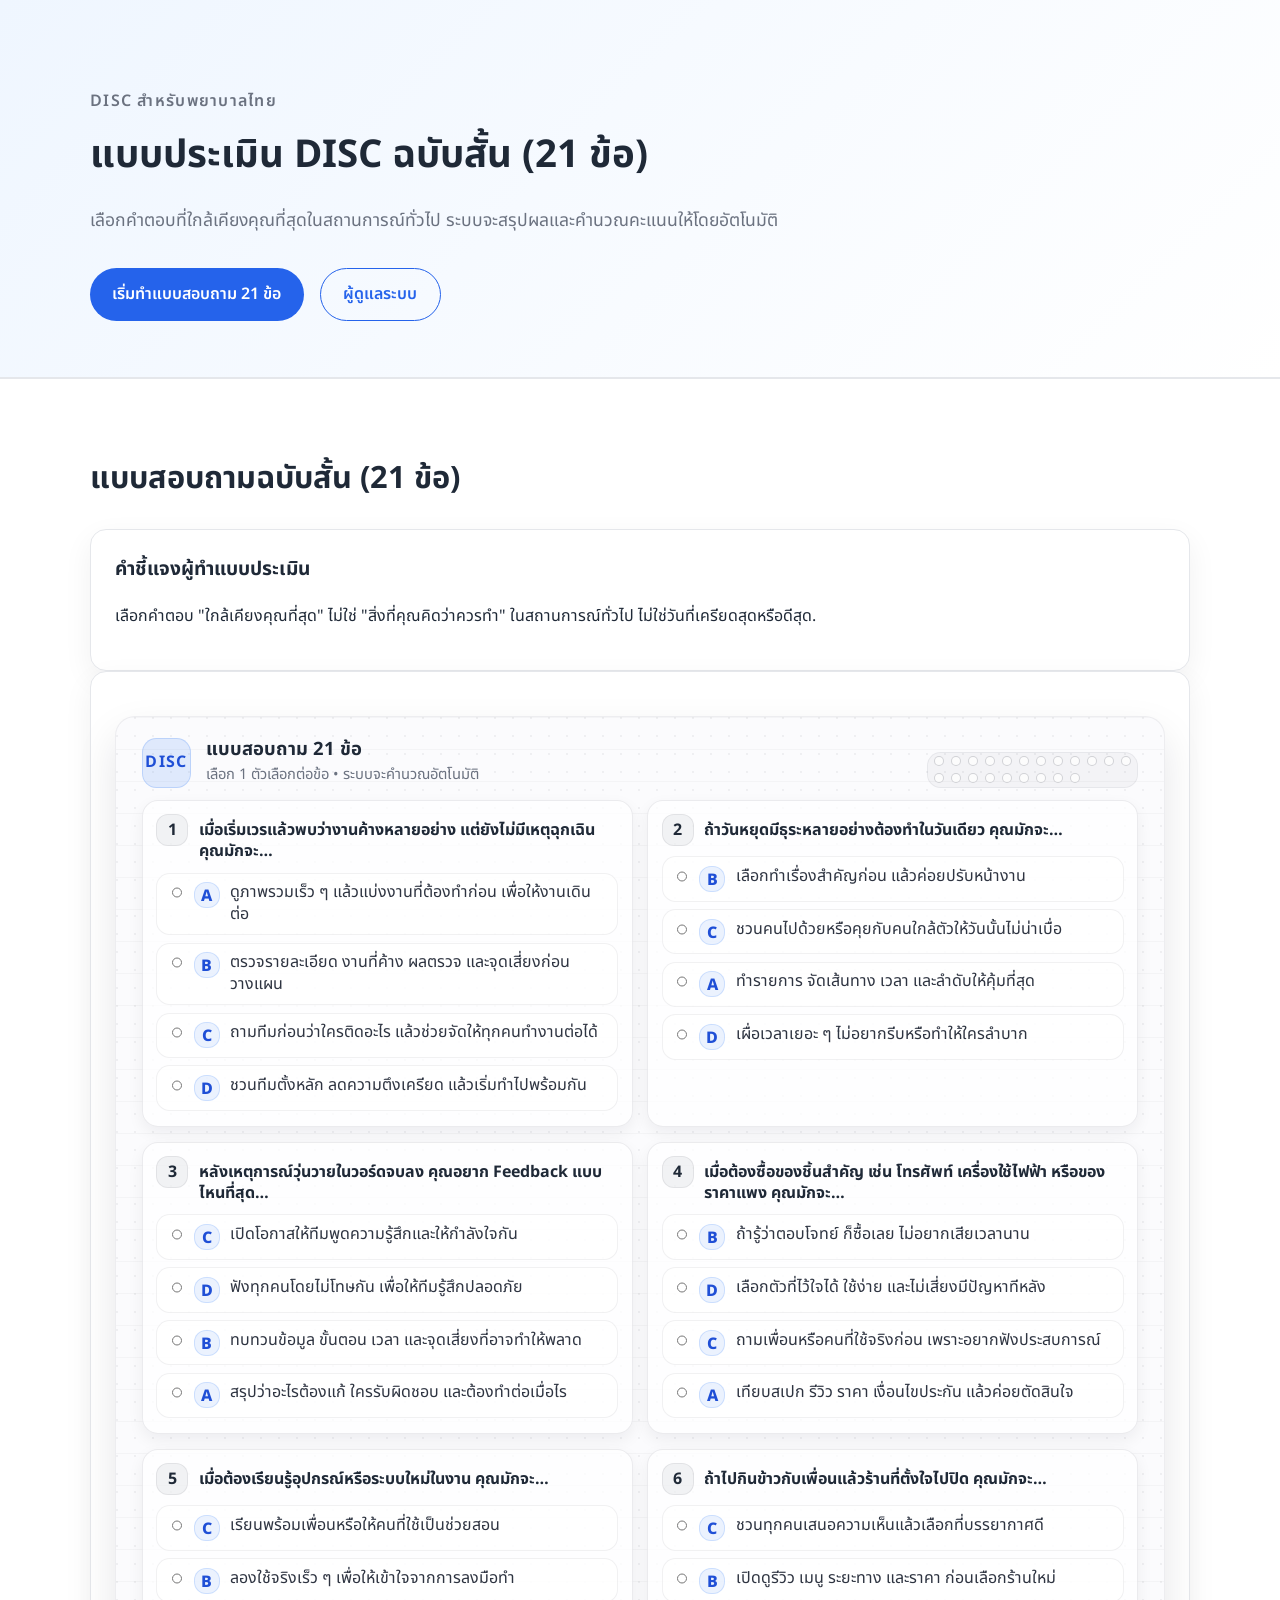
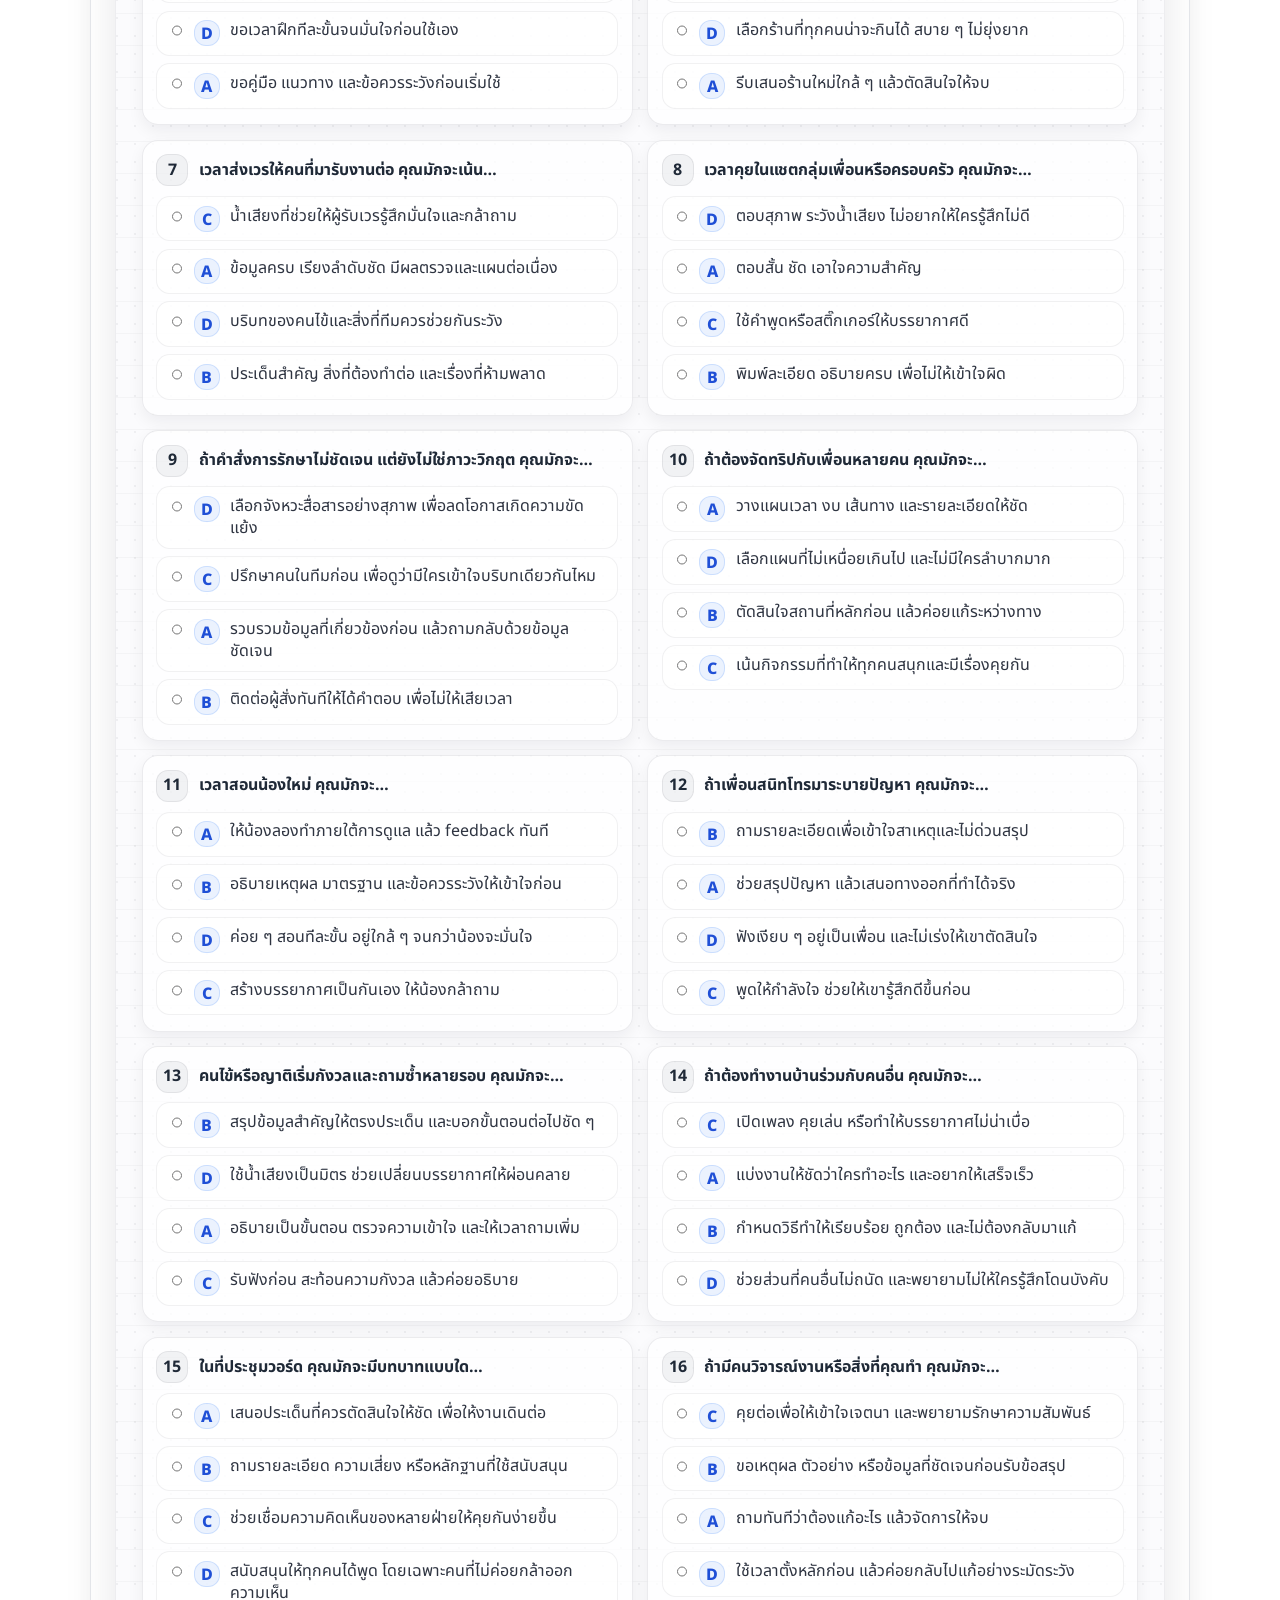
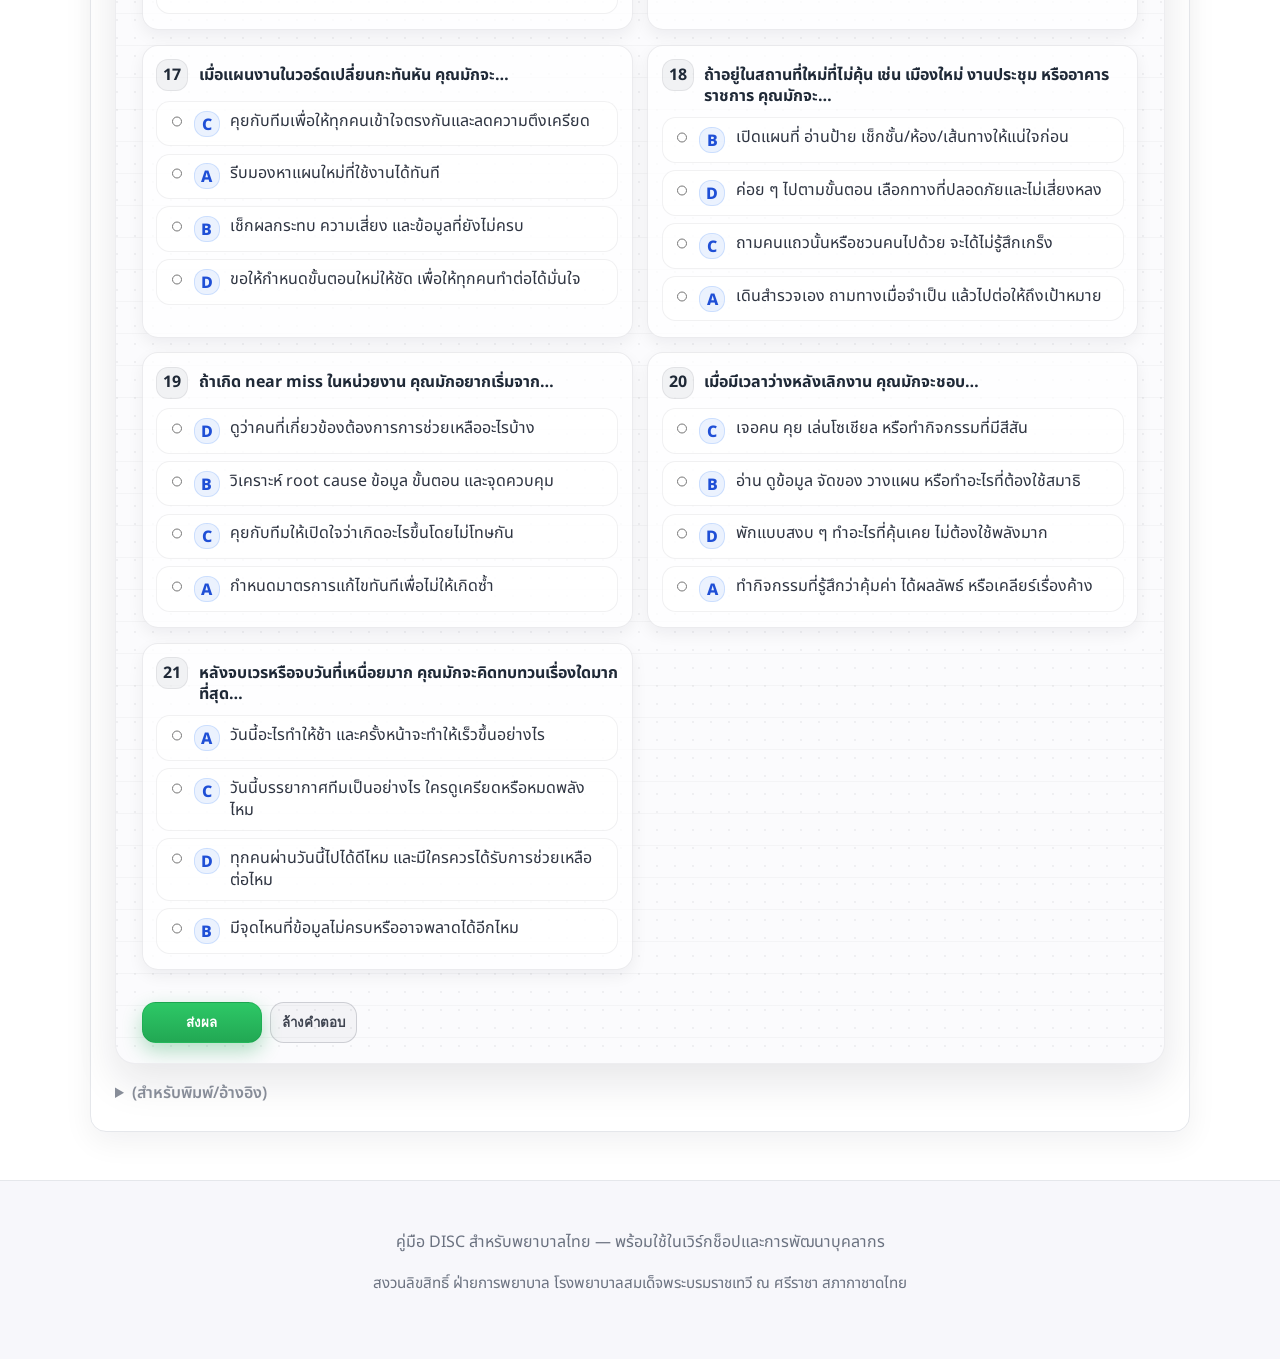
==== commit cd1e7548: "disc" ====
--- a/index.html
+++ b/index.html
@@ -272,6 +272,7 @@
     <footer class="footer">
       <div class="container">
         <p>คู่มือ DISC สำหรับพยาบาลไทย — พร้อมใช้ในเวิร์กช็อปและการพัฒนาบุคลากร</p>
+        <p class="footer-disclaimer">สงวนลิขสิทธิ์ ฝ่ายการพยาบาล โรงพยาบาลสมเด็จพระบรมราชเทวี ณ ศรีราชา สภากาชาดไทย</p>
       </div>
     </footer>
       <script src="assets/submission-config.js"></script>
--- a/assets/style.css
+++ b/assets/style.css
@@ -232,6 +232,12 @@
   padding: 2rem 0 3rem;
   text-align: center;
   color: var(--muted);
+}
+
+.footer .footer-disclaimer {
+  margin-top: 0.5rem;
+  font-size: 0.95rem;
+  line-height: 1.6;
 }
 
 @media (max-width: 640px) {
@@ -788,11 +794,53 @@
   background: linear-gradient(180deg, rgba(34, 197, 94, 0.95), rgba(22, 163, 74, 0.95));
   color: #ffffff;
   box-shadow: 0 8px 20px rgba(22, 163, 74, 0.32);
-}
-
-.disc-quiz .nbk-btn-send:hover {
+  display: inline-flex;
+  align-items: center;
+  justify-content: center;
+  gap: 0.45rem;
+  min-width: 7.5rem;
+  position: relative;
+}
+
+.disc-quiz .nbk-btn-send:hover:not(:disabled) {
   background: linear-gradient(180deg, rgba(34, 197, 94, 1), rgba(21, 128, 61, 1));
   box-shadow: 0 10px 24px rgba(22, 163, 74, 0.38);
+}
+
+.disc-quiz .nbk-btn-send:disabled {
+  cursor: wait;
+  opacity: 0.95;
+}
+
+.disc-quiz .nbk-btn-send .nbk-btn-send-progress {
+  display: none;
+  align-items: center;
+  gap: 0.45rem;
+  font-weight: 800;
+}
+
+.disc-quiz .nbk-btn-send.is-loading .nbk-btn-send-text {
+  display: none;
+}
+
+.disc-quiz .nbk-btn-send.is-loading .nbk-btn-send-progress {
+  display: inline-flex;
+}
+
+.disc-quiz .nbk-spinner {
+  width: 1rem;
+  height: 1rem;
+  border: 2px solid rgba(255, 255, 255, 0.35);
+  border-top-color: #ffffff;
+  border-radius: 50%;
+  flex-shrink: 0;
+  animation: nbk-spin 0.65s linear infinite;
+}
+
+@keyframes nbk-spin {
+  to {
+    transform: rotate(360deg);
+  }
 }
 
 .disc-quiz .nbk-btn-ghost {
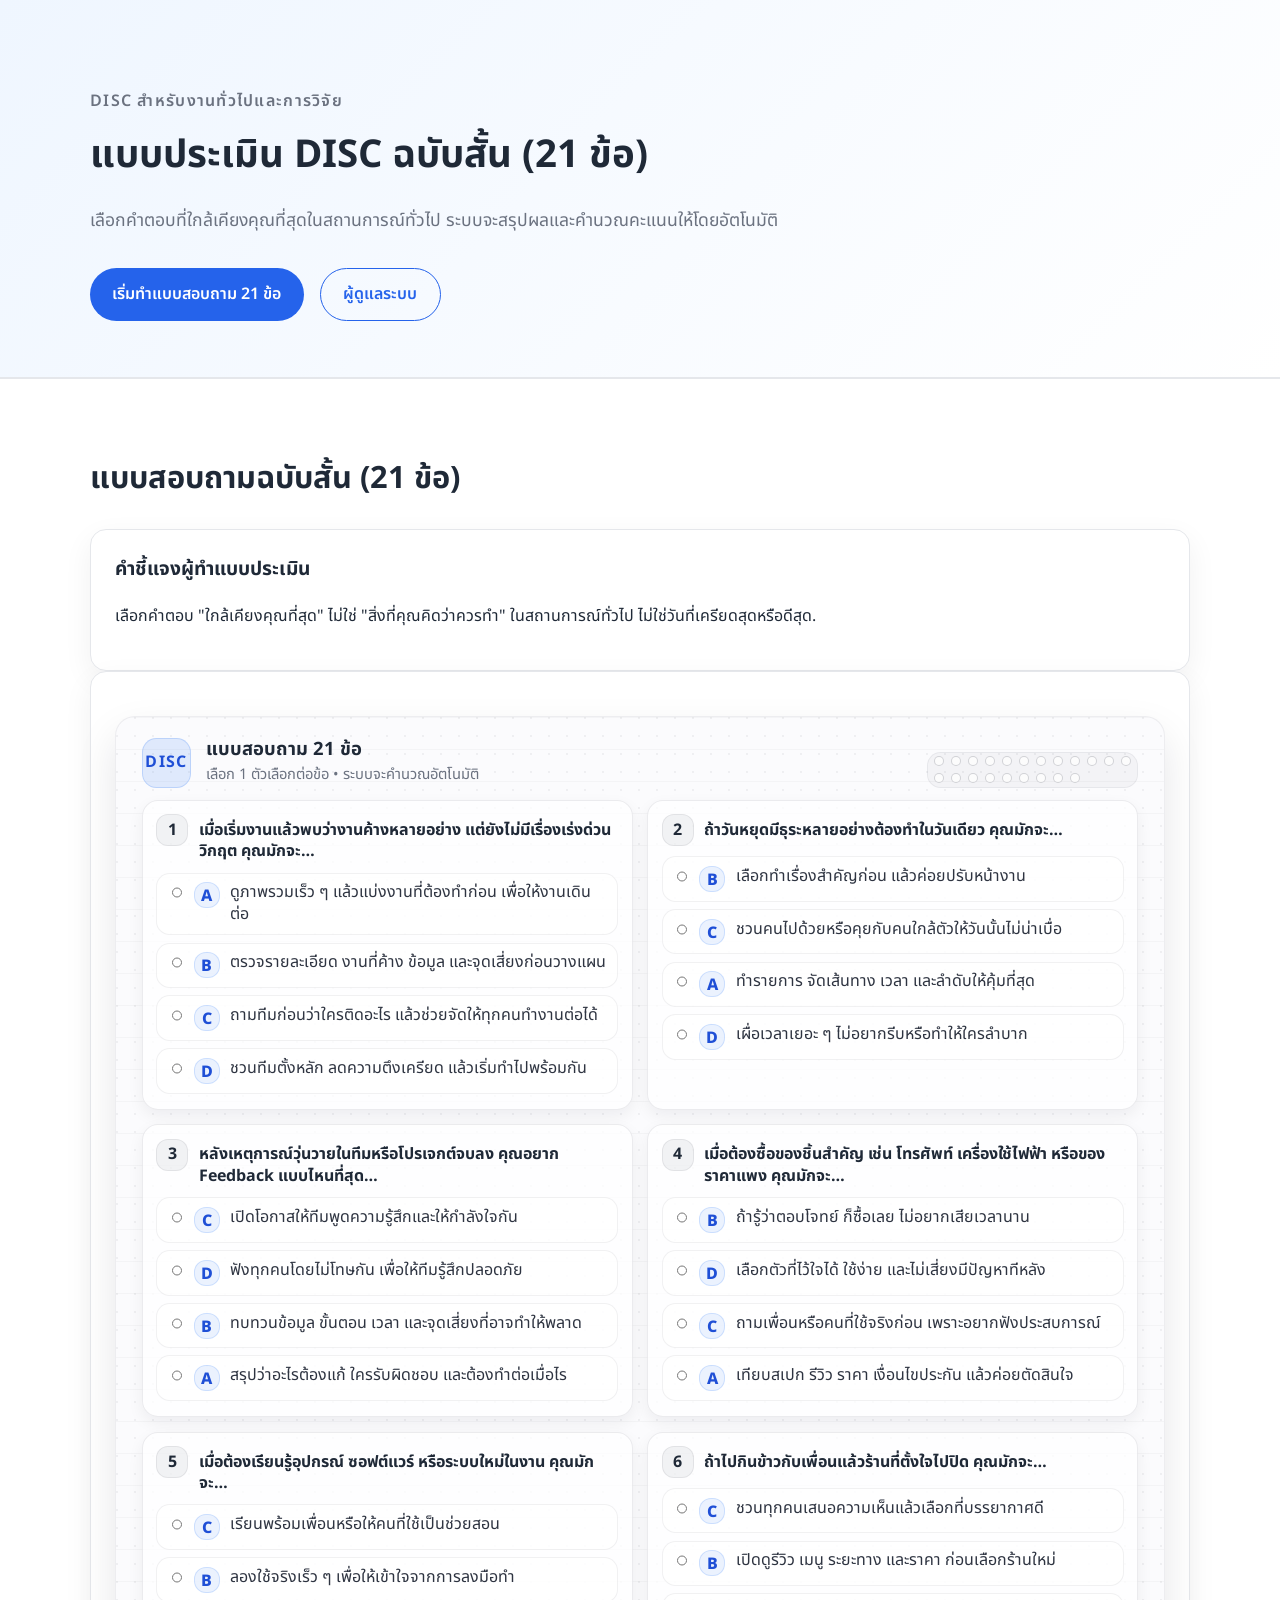
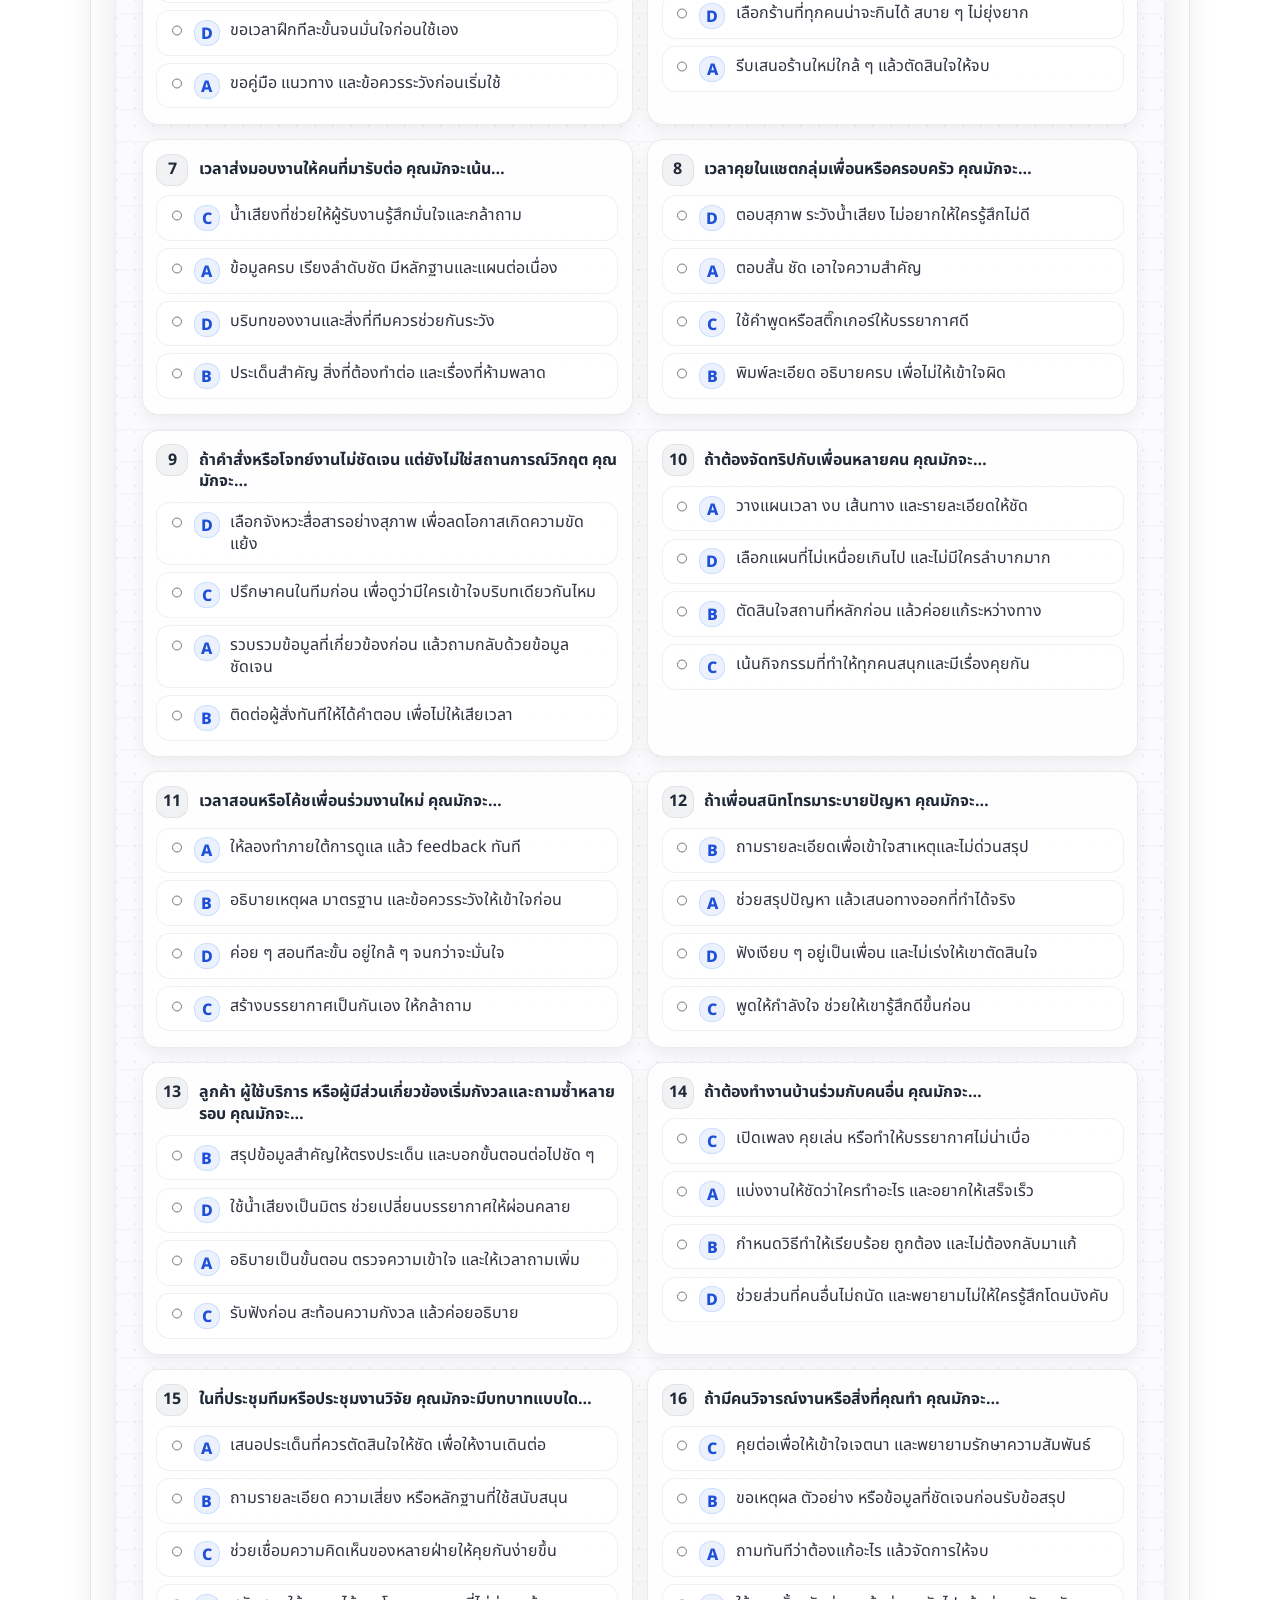
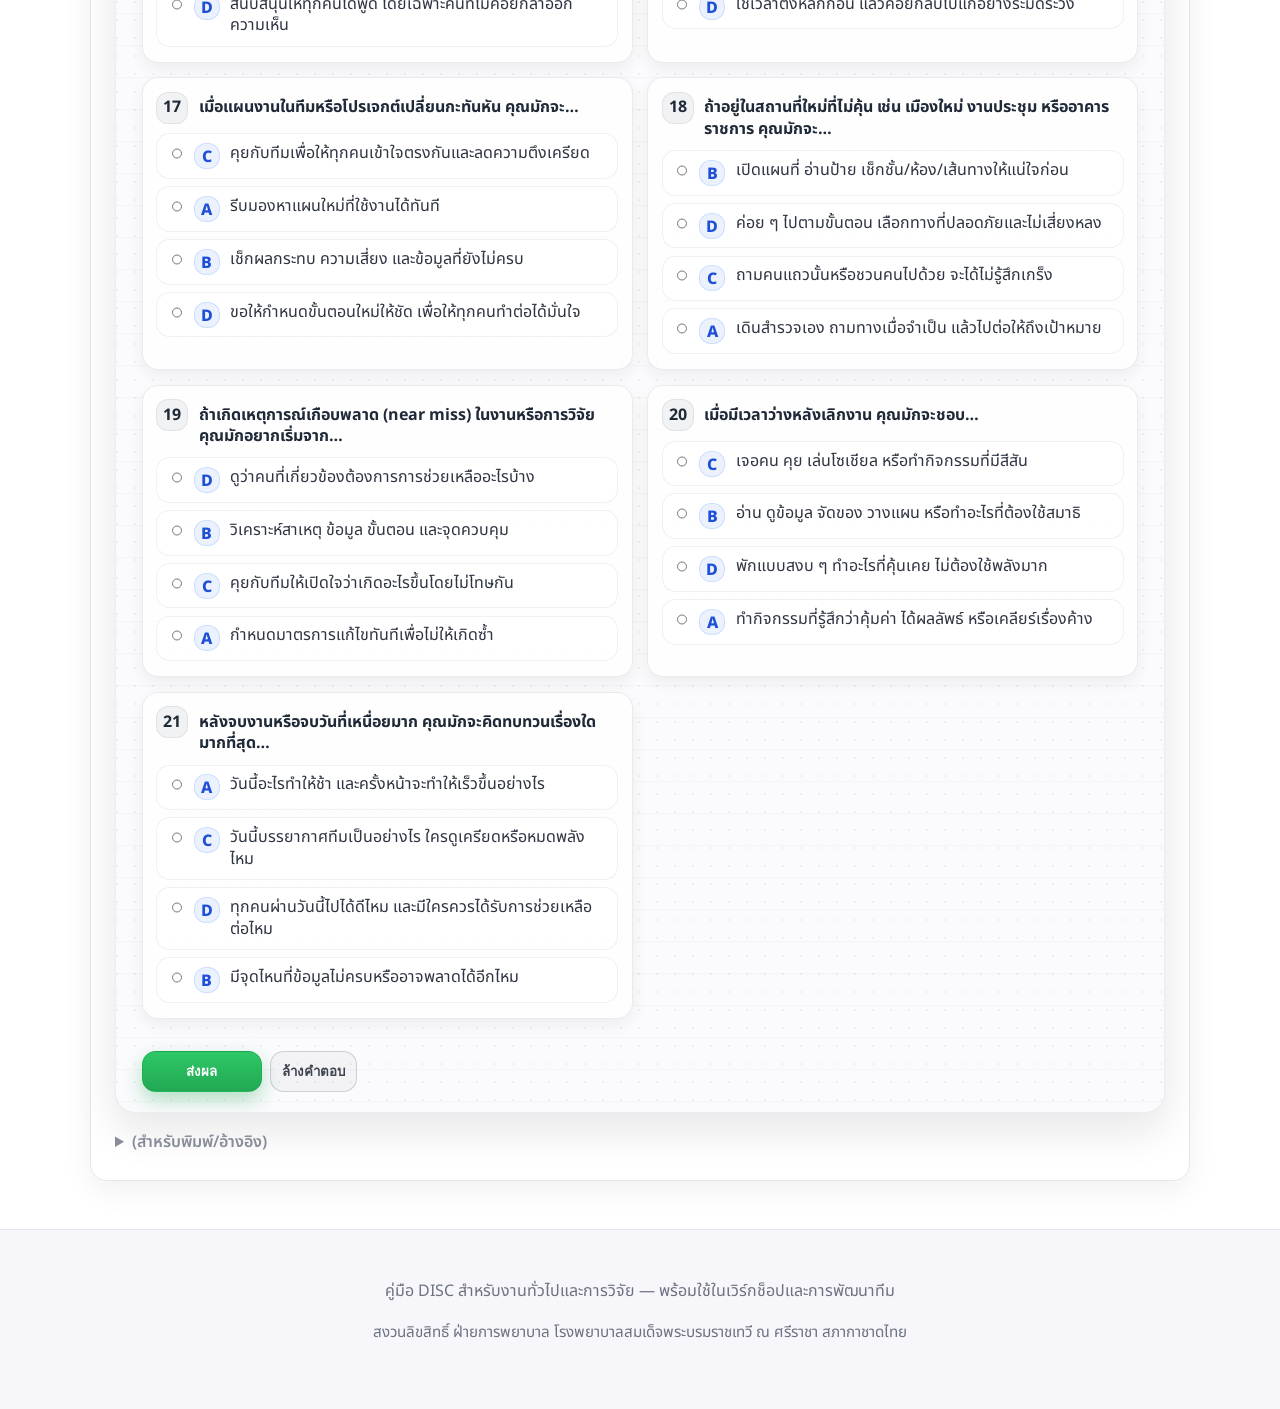
==== commit 6037f379: "ntr" ====
--- a/index.html
+++ b/index.html
@@ -3,7 +3,7 @@
   <head>
     <meta charset="utf-8" />
     <meta name="viewport" content="width=device-width, initial-scale=1" />
-    <title>DISC สำหรับพยาบาล</title>
+    <title>DISC สำหรับทุกอาชีพ</title>
     <link rel="preconnect" href="https://fonts.googleapis.com" />
     <link rel="preconnect" href="https://fonts.gstatic.com" crossorigin />
     <link
@@ -15,7 +15,7 @@
   <body>
     <header class="hero">
       <div class="container">
-        <p class="eyebrow">DISC สำหรับพยาบาลไทย</p>
+        <p class="eyebrow">DISC สำหรับงานทั่วไปและการวิจัย</p>
         <h1>แบบประเมิน DISC ฉบับสั้น (21 ข้อ)</h1>
         <p class="lead">
           เลือกคำตอบที่ใกล้เคียงคุณที่สุดในสถานการณ์ทั่วไป ระบบจะสรุปผลและคำนวณคะแนนให้โดยอัตโนมัติ
@@ -45,10 +45,10 @@
             <summary>(สำหรับพิมพ์/อ้างอิง)</summary>
             <ol class="questionnaire">
               <li>
-                เมื่อเริ่มเวรแล้วพบว่างานค้างหลายอย่าง แต่ยังไม่มีเหตุฉุกเฉิน คุณมักจะ…
+                เมื่อเริ่มงานแล้วพบว่างานค้างหลายอย่าง แต่ยังไม่มีเรื่องเร่งด่วนวิกฤต คุณมักจะ…
                 <ul>
                   <li>A ดูภาพรวมเร็ว ๆ แล้วแบ่งงานที่ต้องทำก่อน เพื่อให้งานเดินต่อ</li>
-                  <li>B ตรวจรายละเอียด งานที่ค้าง ผลตรวจ และจุดเสี่ยงก่อนวางแผน</li>
+                  <li>B ตรวจรายละเอียด งานที่ค้าง ข้อมูล และจุดเสี่ยงก่อนวางแผน</li>
                   <li>C ถามทีมก่อนว่าใครติดอะไร แล้วช่วยจัดให้ทุกคนทำงานต่อได้</li>
                   <li>D ชวนทีมตั้งหลัก ลดความตึงเครียด แล้วเริ่มทำไปพร้อมกัน</li>
                 </ul>
@@ -63,7 +63,7 @@
                 </ul>
               </li>
               <li>
-                หลังเหตุการณ์วุ่นวายในวอร์ดจบลง คุณอยาก Feedback แบบไหนที่สุด…
+                หลังเหตุการณ์วุ่นวายในทีมหรือโปรเจกต์จบลง คุณอยาก Feedback แบบไหนที่สุด…
                 <ul>
                   <li>A สรุปว่าอะไรต้องแก้ ใครรับผิดชอบ และต้องทำต่อเมื่อไร</li>
                   <li>B ทบทวนข้อมูล ขั้นตอน เวลา และจุดเสี่ยงที่อาจทำให้พลาด</li>
@@ -81,7 +81,7 @@
                 </ul>
               </li>
               <li>
-                เมื่อต้องเรียนรู้อุปกรณ์หรือระบบใหม่ในงาน คุณมักจะ…
+                เมื่อต้องเรียนรู้อุปกรณ์ ซอฟต์แวร์ หรือระบบใหม่ในงาน คุณมักจะ…
                 <ul>
                   <li>A ขอคู่มือ แนวทาง และข้อควรระวังก่อนเริ่มใช้</li>
                   <li>B ลองใช้จริงเร็ว ๆ เพื่อให้เข้าใจจากการลงมือทำ</li>
@@ -99,12 +99,12 @@
                 </ul>
               </li>
               <li>
-                เวลาส่งเวรให้คนที่มารับงานต่อ คุณมักจะเน้น…
-                <ul>
-                  <li>A ข้อมูลครบ เรียงลำดับชัด มีผลตรวจและแผนต่อเนื่อง</li>
+                เวลาส่งมอบงานให้คนที่มารับต่อ คุณมักจะเน้น…
+                <ul>
+                  <li>A ข้อมูลครบ เรียงลำดับชัด มีหลักฐานและแผนต่อเนื่อง</li>
                   <li>B ประเด็นสำคัญ สิ่งที่ต้องทำต่อ และเรื่องที่ห้ามพลาด</li>
-                  <li>C น้ำเสียงที่ช่วยให้ผู้รับเวรรู้สึกมั่นใจและกล้าถาม</li>
-                  <li>D บริบทของคนไข้และสิ่งที่ทีมควรช่วยกันระวัง</li>
+                  <li>C น้ำเสียงที่ช่วยให้ผู้รับงานรู้สึกมั่นใจและกล้าถาม</li>
+                  <li>D บริบทของงานและสิ่งที่ทีมควรช่วยกันระวัง</li>
                 </ul>
               </li>
               <li>
@@ -117,7 +117,7 @@
                 </ul>
               </li>
               <li>
-                ถ้าคำสั่งการรักษาไม่ชัดเจน แต่ยังไม่ใช่ภาวะวิกฤต คุณมักจะ…
+                ถ้าคำสั่งหรือโจทย์งานไม่ชัดเจน แต่ยังไม่ใช่สถานการณ์วิกฤต คุณมักจะ…
                 <ul>
                   <li>A รวบรวมข้อมูลที่เกี่ยวข้องก่อน แล้วถามกลับด้วยข้อมูลชัดเจน</li>
                   <li>B ติดต่อผู้สั่งทันทีให้ได้คำตอบ เพื่อไม่ให้เสียเวลา</li>
@@ -135,12 +135,12 @@
                 </ul>
               </li>
               <li>
-                เวลาสอนน้องใหม่ คุณมักจะ…
-                <ul>
-                  <li>A ให้น้องลองทำภายใต้การดูแล แล้ว feedback ทันที</li>
+                เวลาสอนหรือโค้ชเพื่อนร่วมงานใหม่ คุณมักจะ…
+                <ul>
+                  <li>A ให้ลองทำภายใต้การดูแล แล้ว feedback ทันที</li>
                   <li>B อธิบายเหตุผล มาตรฐาน และข้อควรระวังให้เข้าใจก่อน</li>
-                  <li>C สร้างบรรยากาศเป็นกันเอง ให้น้องกล้าถาม</li>
-                  <li>D ค่อย ๆ สอนทีละขั้น อยู่ใกล้ ๆ จนกว่าน้องจะมั่นใจ</li>
+                  <li>C สร้างบรรยากาศเป็นกันเอง ให้กล้าถาม</li>
+                  <li>D ค่อย ๆ สอนทีละขั้น อยู่ใกล้ ๆ จนกว่าจะมั่นใจ</li>
                 </ul>
               </li>
               <li>
@@ -153,7 +153,7 @@
                 </ul>
               </li>
               <li>
-                คนไข้หรือญาติเริ่มกังวลและถามซ้ำหลายรอบ คุณมักจะ…
+                ลูกค้า ผู้ใช้บริการ หรือผู้มีส่วนเกี่ยวข้องเริ่มกังวลและถามซ้ำหลายรอบ คุณมักจะ…
                 <ul>
                   <li>A อธิบายเป็นขั้นตอน ตรวจความเข้าใจ และให้เวลาถามเพิ่ม</li>
                   <li>B สรุปข้อมูลสำคัญให้ตรงประเด็น และบอกขั้นตอนต่อไปชัด ๆ</li>
@@ -171,7 +171,7 @@
                 </ul>
               </li>
               <li>
-                ในที่ประชุมวอร์ด คุณมักจะมีบทบาทแบบใด…
+                ในที่ประชุมทีมหรือประชุมงานวิจัย คุณมักจะมีบทบาทแบบใด…
                 <ul>
                   <li>A เสนอประเด็นที่ควรตัดสินใจให้ชัด เพื่อให้งานเดินต่อ</li>
                   <li>B ถามรายละเอียด ความเสี่ยง หรือหลักฐานที่ใช้สนับสนุน</li>
@@ -189,7 +189,7 @@
                 </ul>
               </li>
               <li>
-                เมื่อแผนงานในวอร์ดเปลี่ยนกะทันหัน คุณมักจะ…
+                เมื่อแผนงานในทีมหรือโปรเจกต์เปลี่ยนกะทันหัน คุณมักจะ…
                 <ul>
                   <li>A รีบมองหาแผนใหม่ที่ใช้งานได้ทันที</li>
                   <li>B เช็กผลกระทบ ความเสี่ยง และข้อมูลที่ยังไม่ครบ</li>
@@ -207,10 +207,10 @@
                 </ul>
               </li>
               <li>
-                ถ้าเกิด near miss ในหน่วยงาน คุณมักอยากเริ่มจาก…
+                ถ้าเกิดเหตุการณ์เกือบพลาด (near miss) ในงานหรือการวิจัย คุณมักอยากเริ่มจาก…
                 <ul>
                   <li>A กำหนดมาตรการแก้ไขทันทีเพื่อไม่ให้เกิดซ้ำ</li>
-                  <li>B วิเคราะห์ root cause ข้อมูล ขั้นตอน และจุดควบคุม</li>
+                  <li>B วิเคราะห์สาเหตุ ข้อมูล ขั้นตอน และจุดควบคุม</li>
                   <li>C คุยกับทีมให้เปิดใจว่าเกิดอะไรขึ้นโดยไม่โทษกัน</li>
                   <li>D ดูว่าคนที่เกี่ยวข้องต้องการการช่วยเหลืออะไรบ้าง</li>
                 </ul>
@@ -225,7 +225,7 @@
                 </ul>
               </li>
               <li>
-                หลังจบเวรหรือจบวันที่เหนื่อยมาก คุณมักจะคิดทบทวนเรื่องใดมากที่สุด…
+                หลังจบงานหรือจบวันที่เหนื่อยมาก คุณมักจะคิดทบทวนเรื่องใดมากที่สุด…
                 <ul>
                   <li>A วันนี้อะไรทำให้ช้า และครั้งหน้าจะทำให้เร็วขึ้นอย่างไร</li>
                   <li>B มีจุดไหนที่ข้อมูลไม่ครบหรืออาจพลาดได้อีกไหม</li>
@@ -271,7 +271,7 @@
 
     <footer class="footer">
       <div class="container">
-        <p>คู่มือ DISC สำหรับพยาบาลไทย — พร้อมใช้ในเวิร์กช็อปและการพัฒนาบุคลากร</p>
+        <p>คู่มือ DISC สำหรับงานทั่วไปและการวิจัย — พร้อมใช้ในเวิร์กช็อปและการพัฒนาทีม</p>
         <p class="footer-disclaimer">สงวนลิขสิทธิ์ ฝ่ายการพยาบาล โรงพยาบาลสมเด็จพระบรมราชเทวี ณ ศรีราชา สภากาชาดไทย</p>
       </div>
     </footer>
--- a/assets/style.css
+++ b/assets/style.css
@@ -663,8 +663,18 @@
 
 .disc-quiz .nbk-radar-canvas-wrap canvas {
   display: block;
+  /* Center the fixed-size radar canvas within its container. */
+  margin-left: auto;
+  margin-right: auto;
   max-width: 100%;
   height: auto;
+}
+
+/* Robust centering in case wrapper class differs on some pages/builds. */
+#nbk-disc-radar {
+  display: block;
+  margin-left: auto;
+  margin-right: auto;
 }
 
 .disc-quiz .nbk-card-head {
@@ -674,6 +684,64 @@
   gap: 0.75rem;
   margin-bottom: 0.6rem;
   min-width: 0;
+}
+
+.disc-results .nbk-top-cards {
+  display: grid;
+  grid-template-columns: repeat(2, minmax(0, 1fr));
+  gap: 0.75rem;
+  margin: 0.55rem 0 0.85rem;
+}
+
+@media (max-width: 720px) {
+  .disc-results .nbk-top-cards {
+    grid-template-columns: 1fr;
+  }
+}
+
+.disc-results .nbk-gradient-card {
+  padding: 2px;
+  border-radius: 1.05rem;
+  background: linear-gradient(135deg, #f9a8d4 0%, #93c5fd 100%);
+  box-shadow: 0 14px 34px rgba(15, 23, 42, 0.10);
+}
+
+.disc-results .nbk-gradient-card-inner {
+  border-radius: calc(1.05rem - 2px);
+  background: rgba(255, 255, 255, 0.92);
+  border: 1px solid rgba(17, 24, 39, 0.08);
+  padding: 0.85rem 0.95rem;
+  min-width: 0;
+}
+
+.disc-results .nbk-top-label {
+  font-weight: 900;
+  letter-spacing: 0.02em;
+  color: rgba(17, 24, 39, 0.70);
+  font-size: 0.9rem;
+  margin-bottom: 0.25rem;
+}
+
+.disc-results .nbk-top-value {
+  font-weight: 950;
+  color: rgba(17, 24, 39, 0.92);
+  font-size: 1.05rem;
+  line-height: 1.35;
+  overflow-wrap: anywhere;
+  word-break: break-word;
+}
+
+.disc-results .nbk-top-sub {
+  margin-top: 0.35rem;
+  color: rgba(17, 24, 39, 0.78);
+  font-size: 0.9rem;
+  line-height: 1.45;
+  overflow-wrap: anywhere;
+  word-break: break-word;
+}
+
+.disc-results .nbk-top-sub strong {
+  font-weight: 900;
 }
 
 .disc-quiz .nbk-card h4 {
